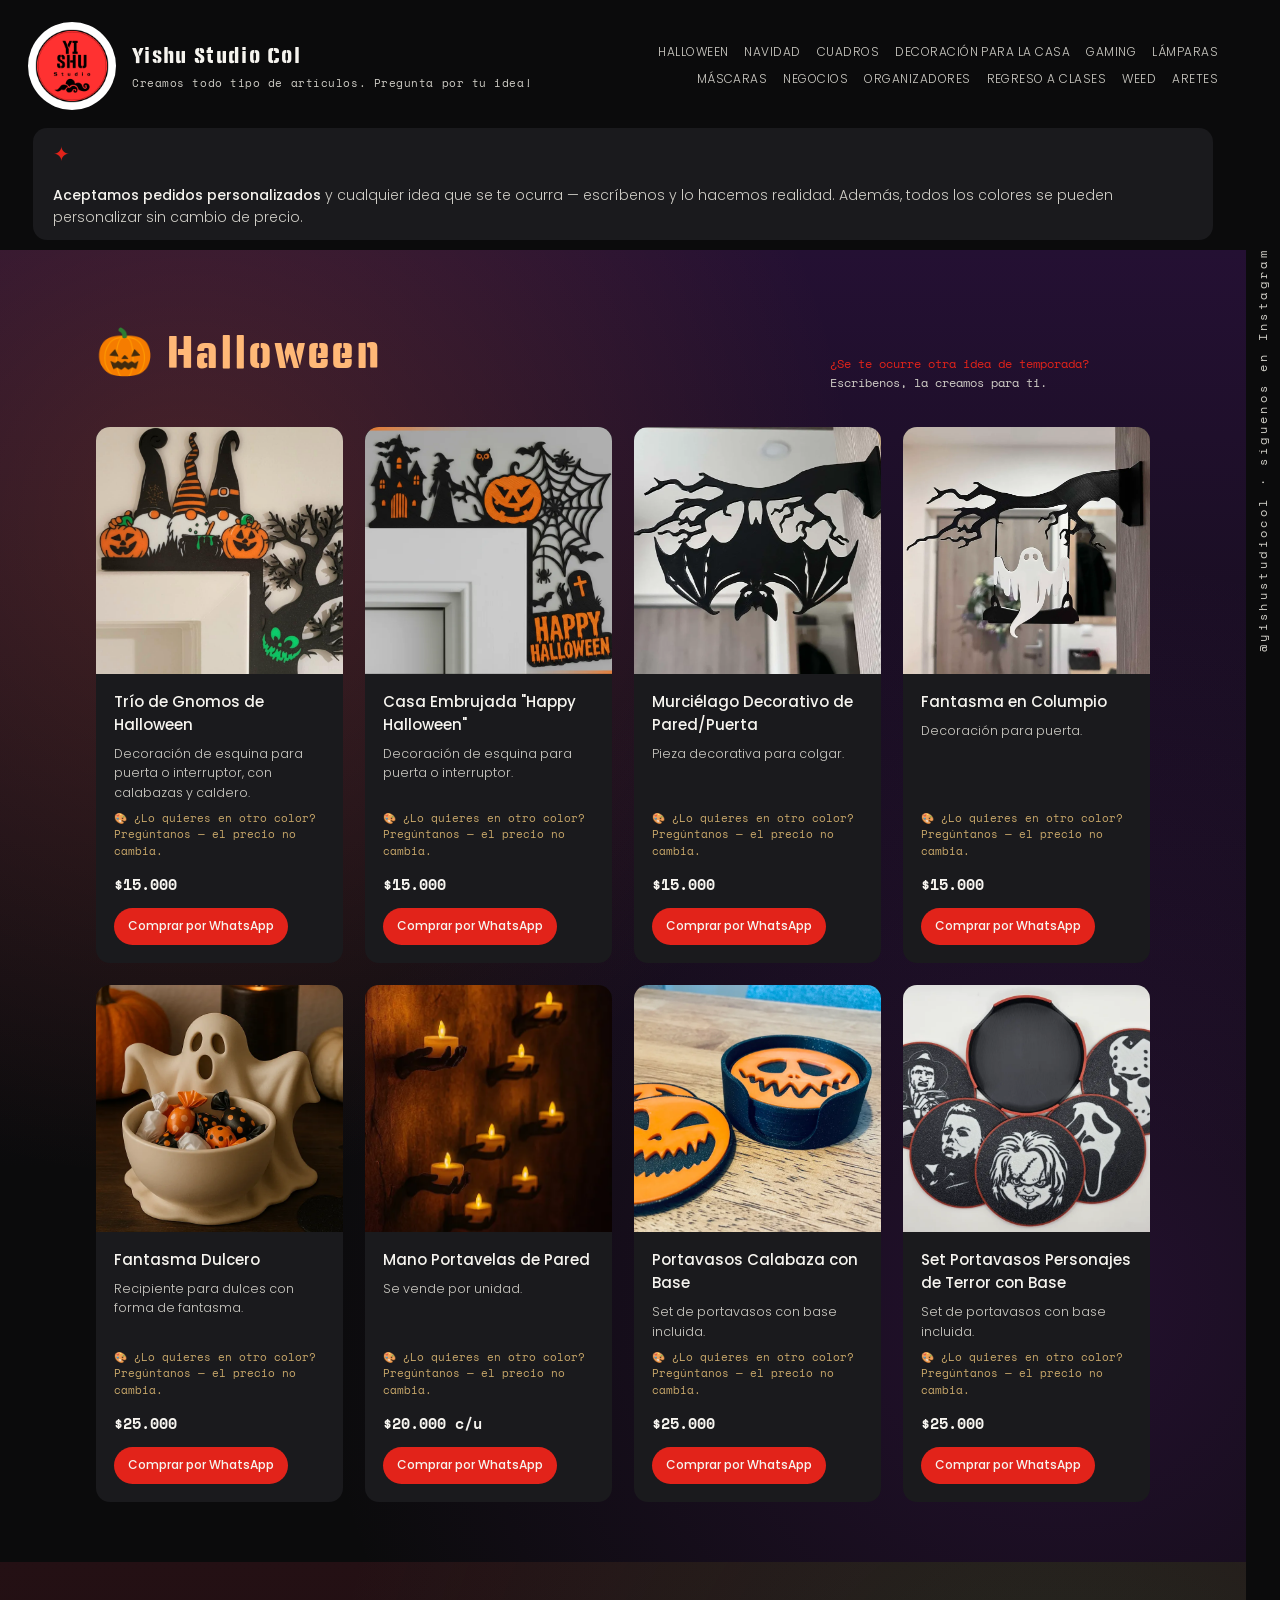
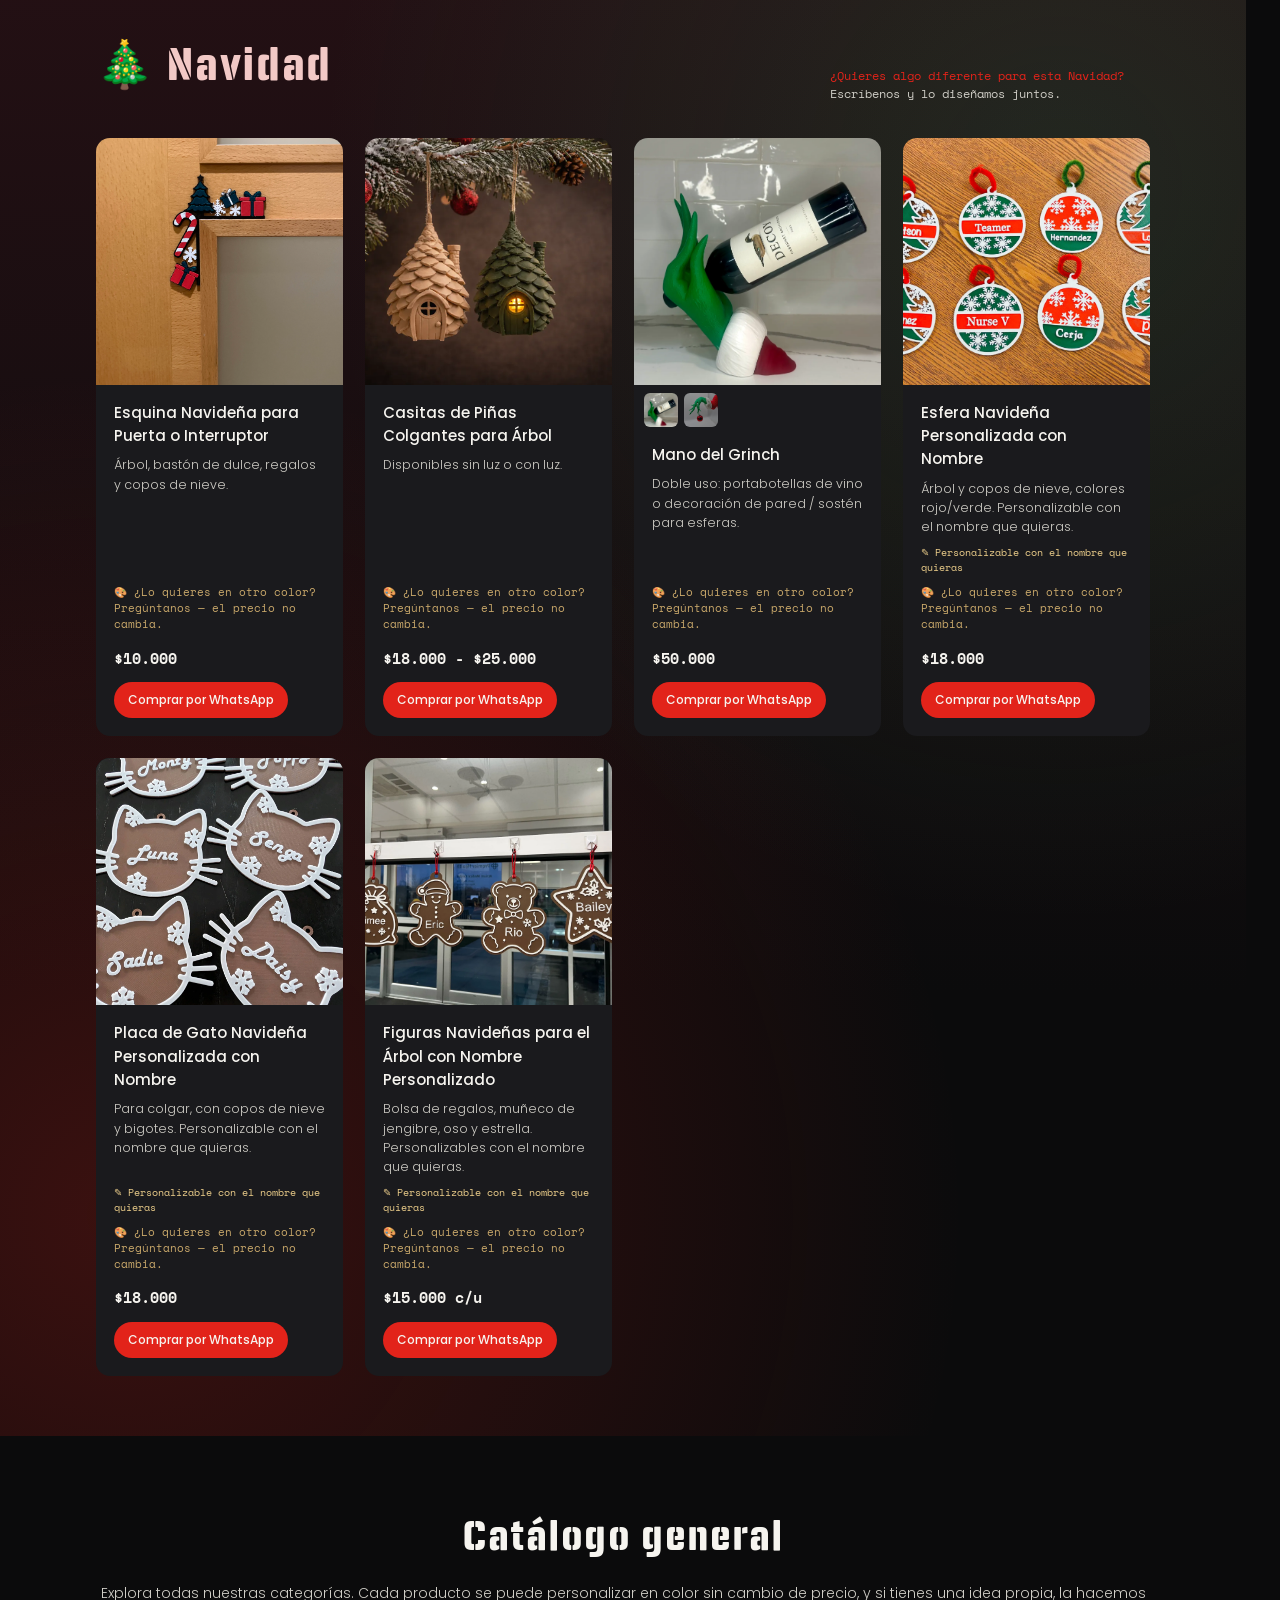
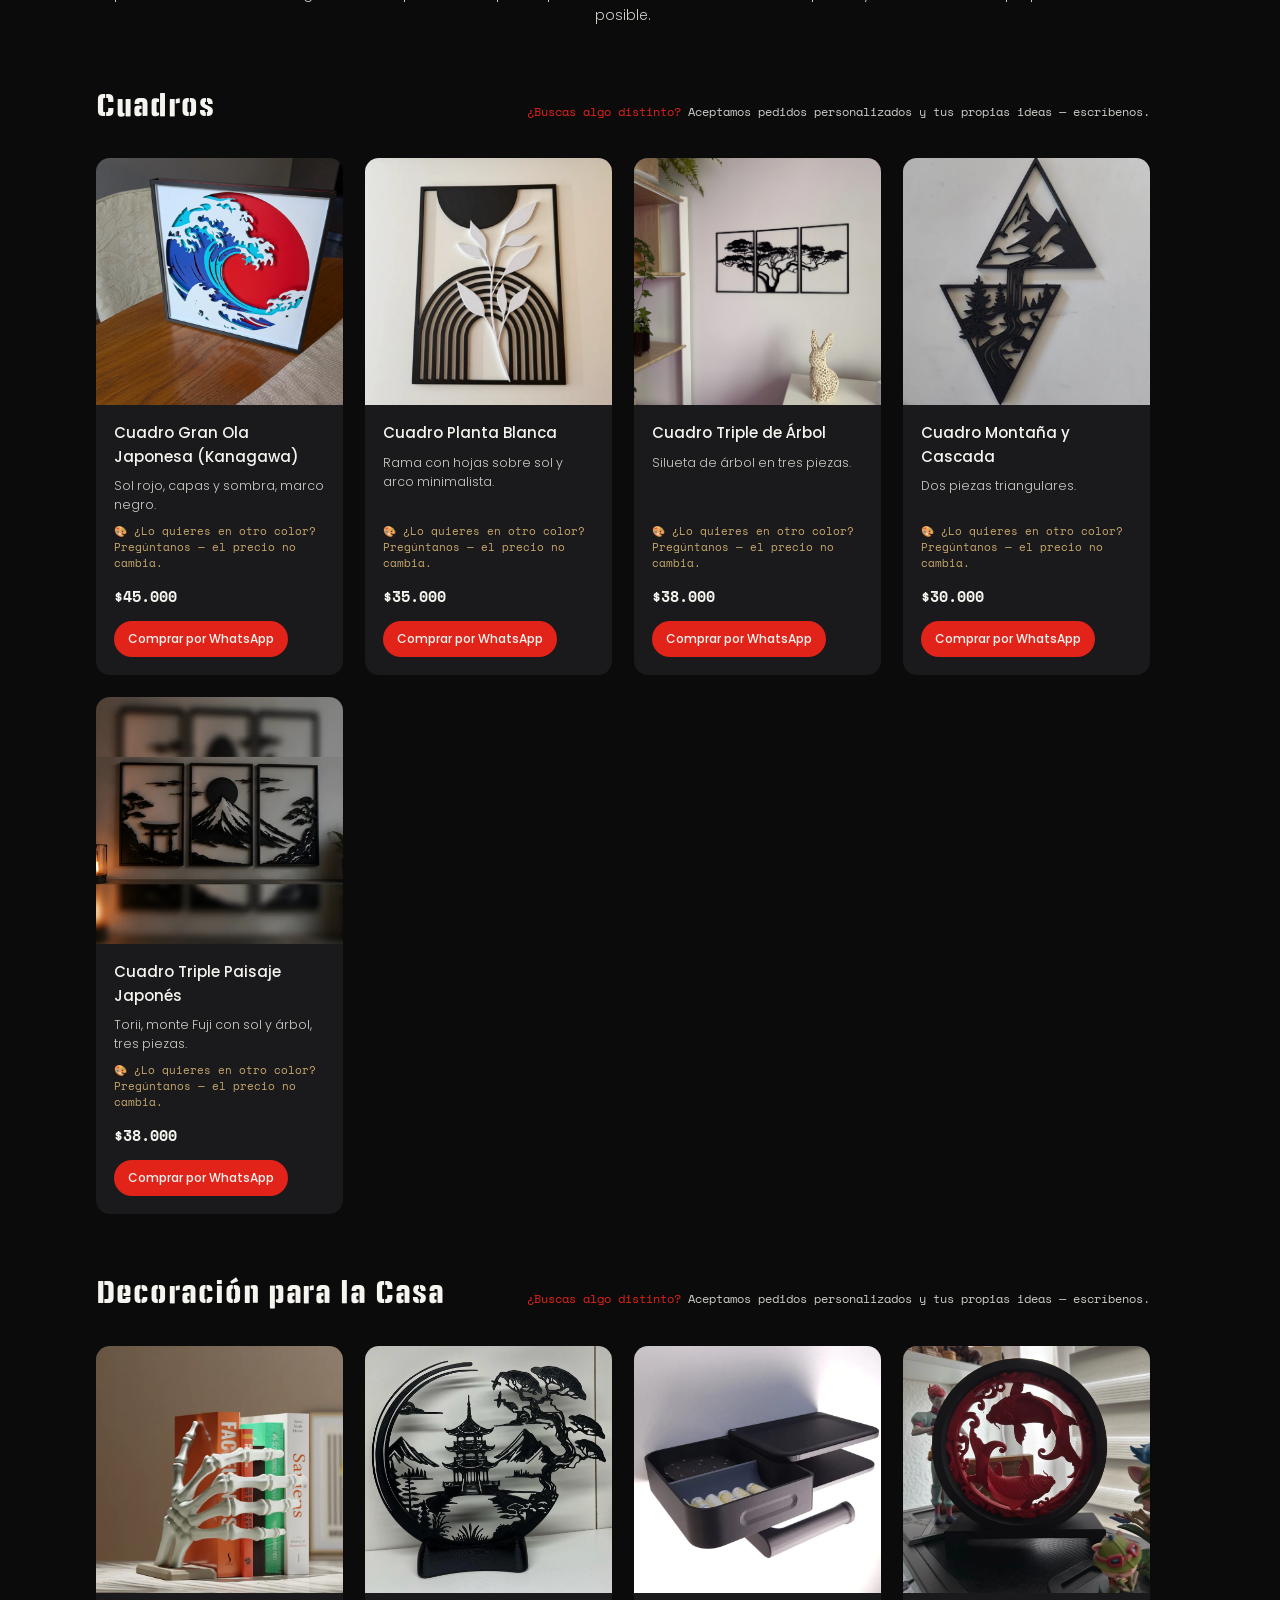
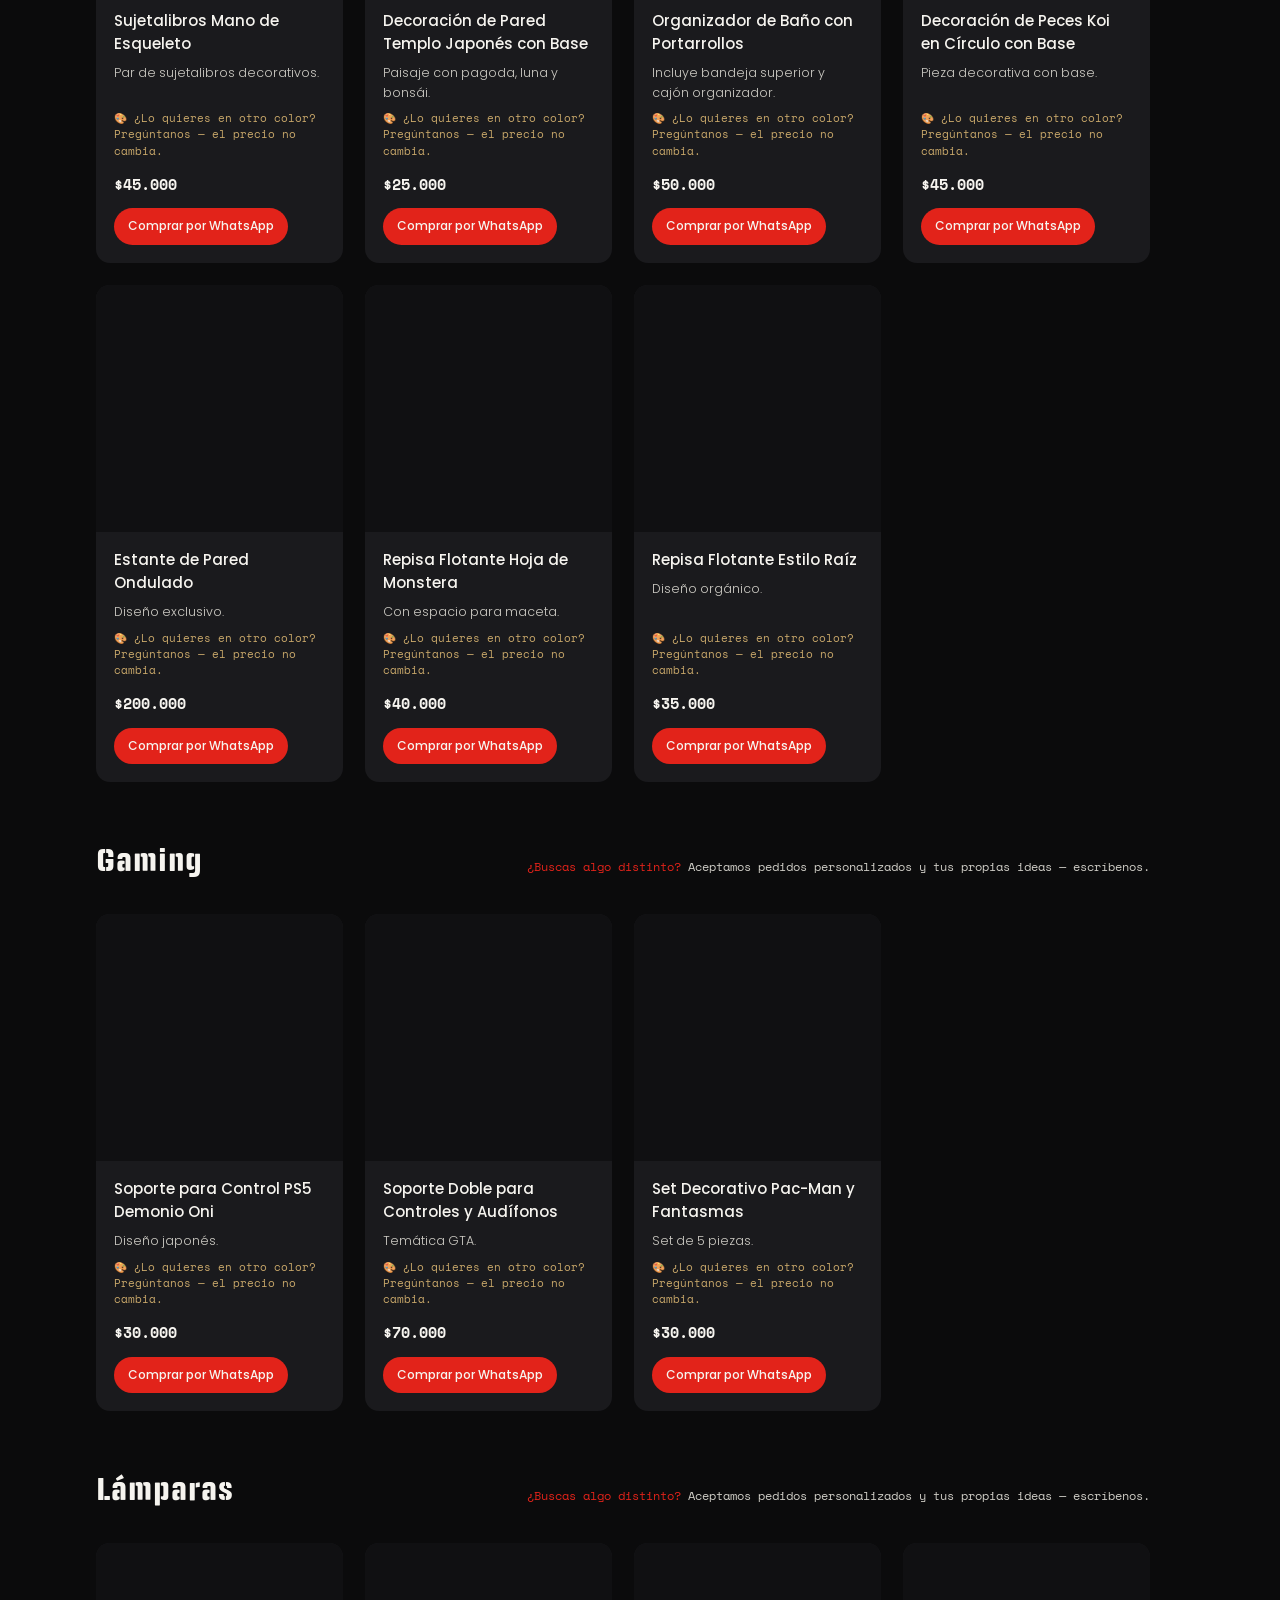
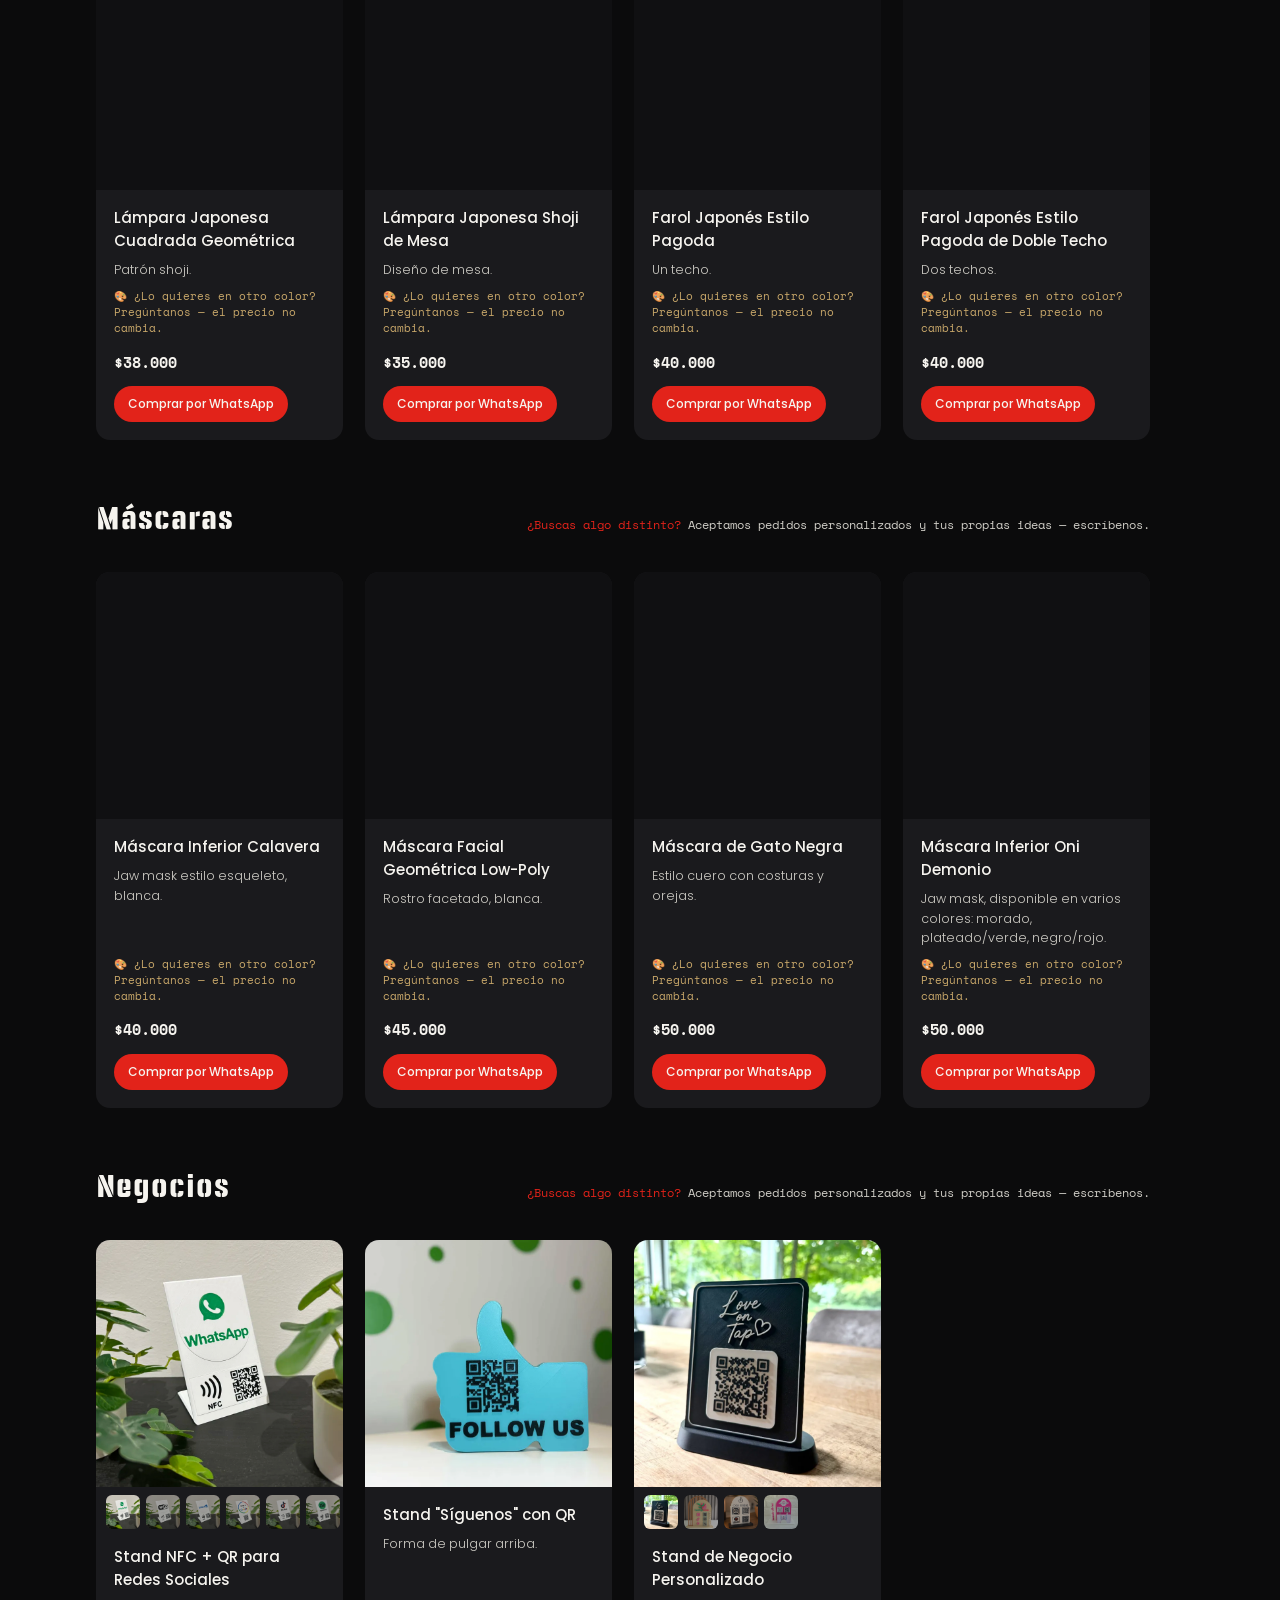
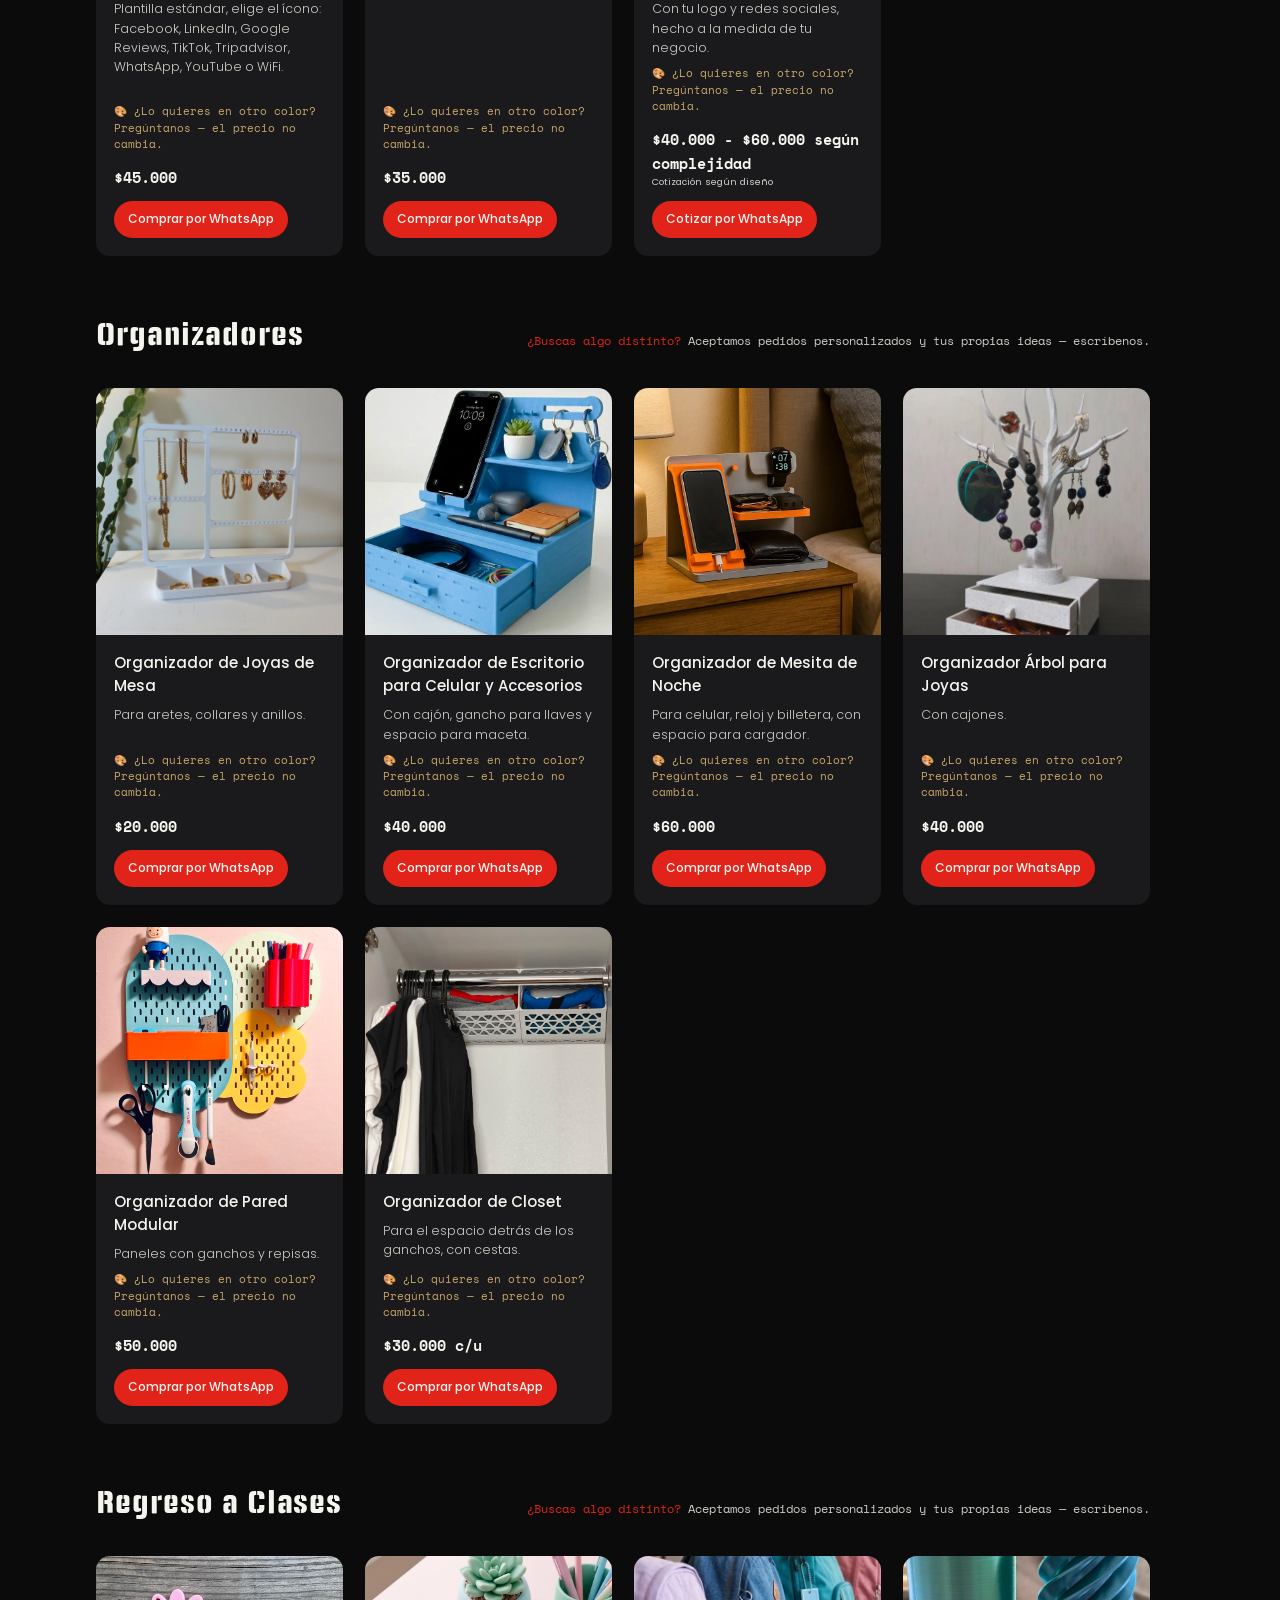
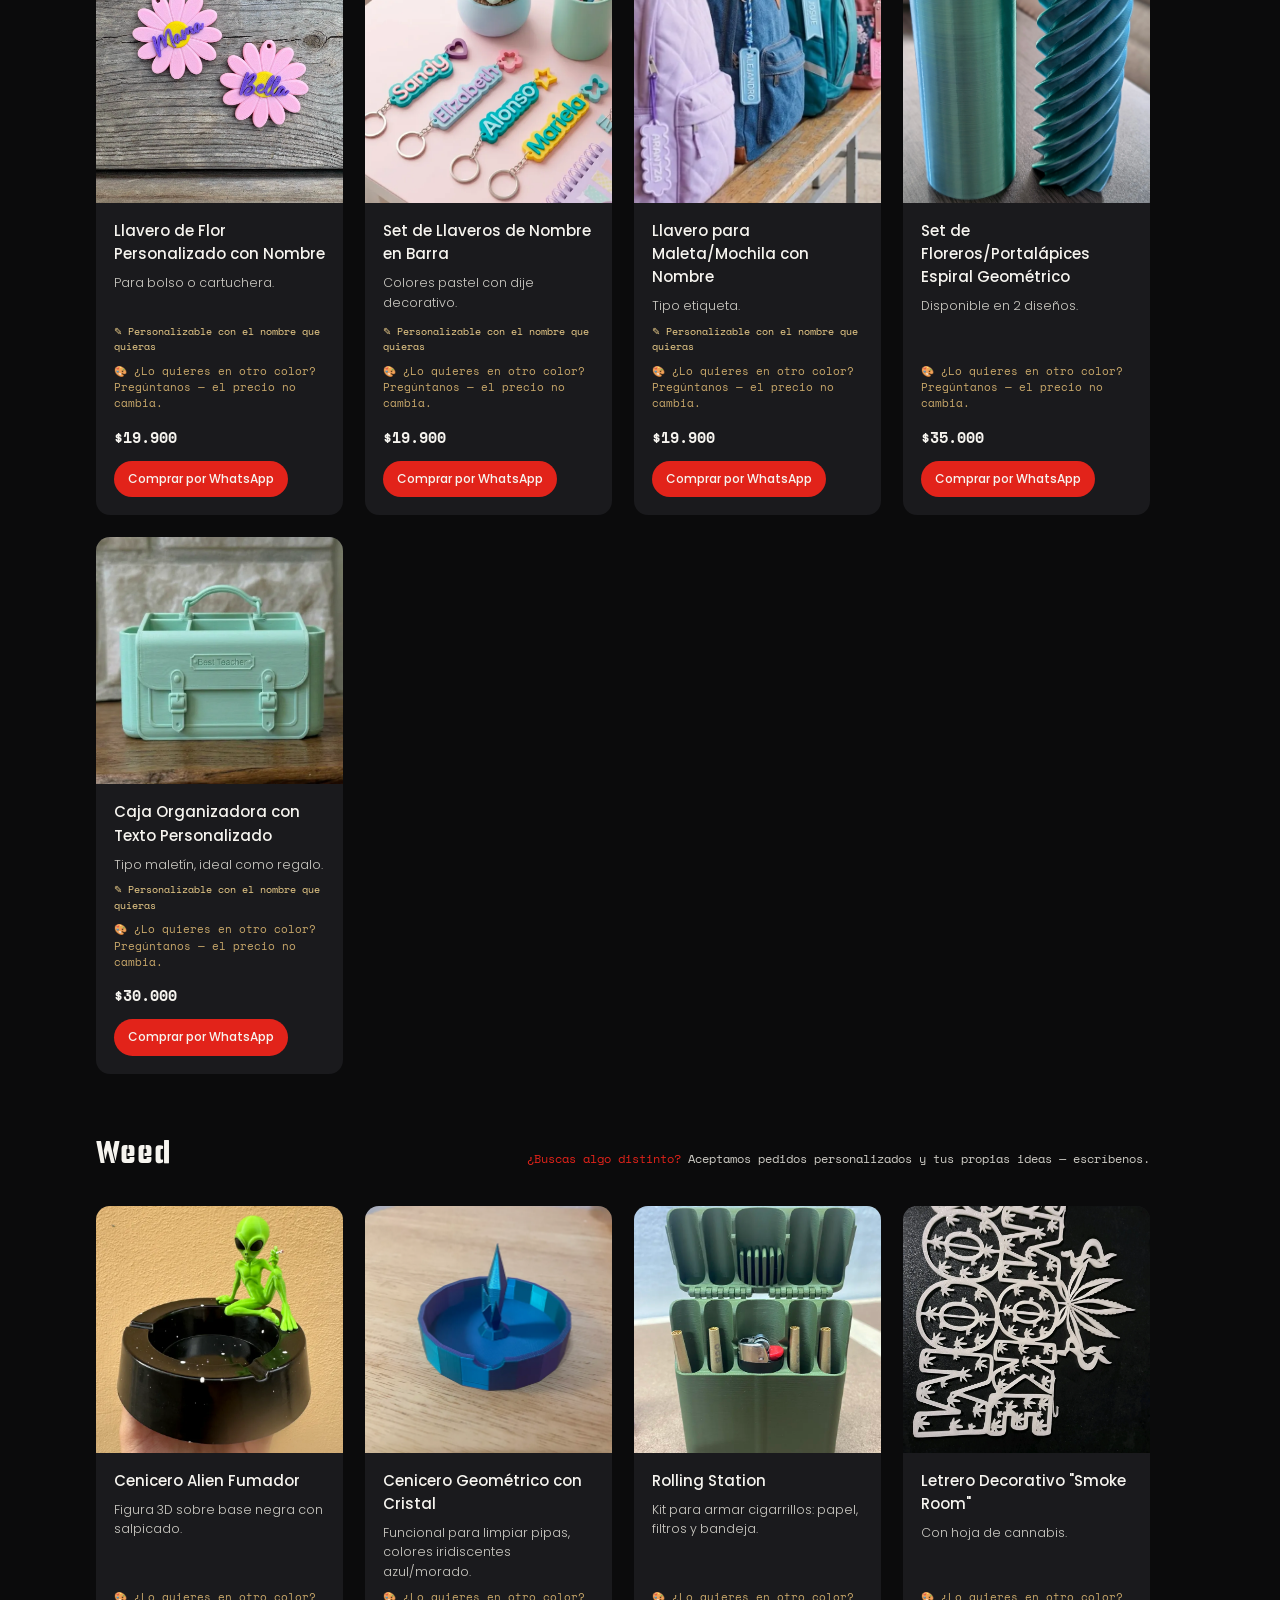
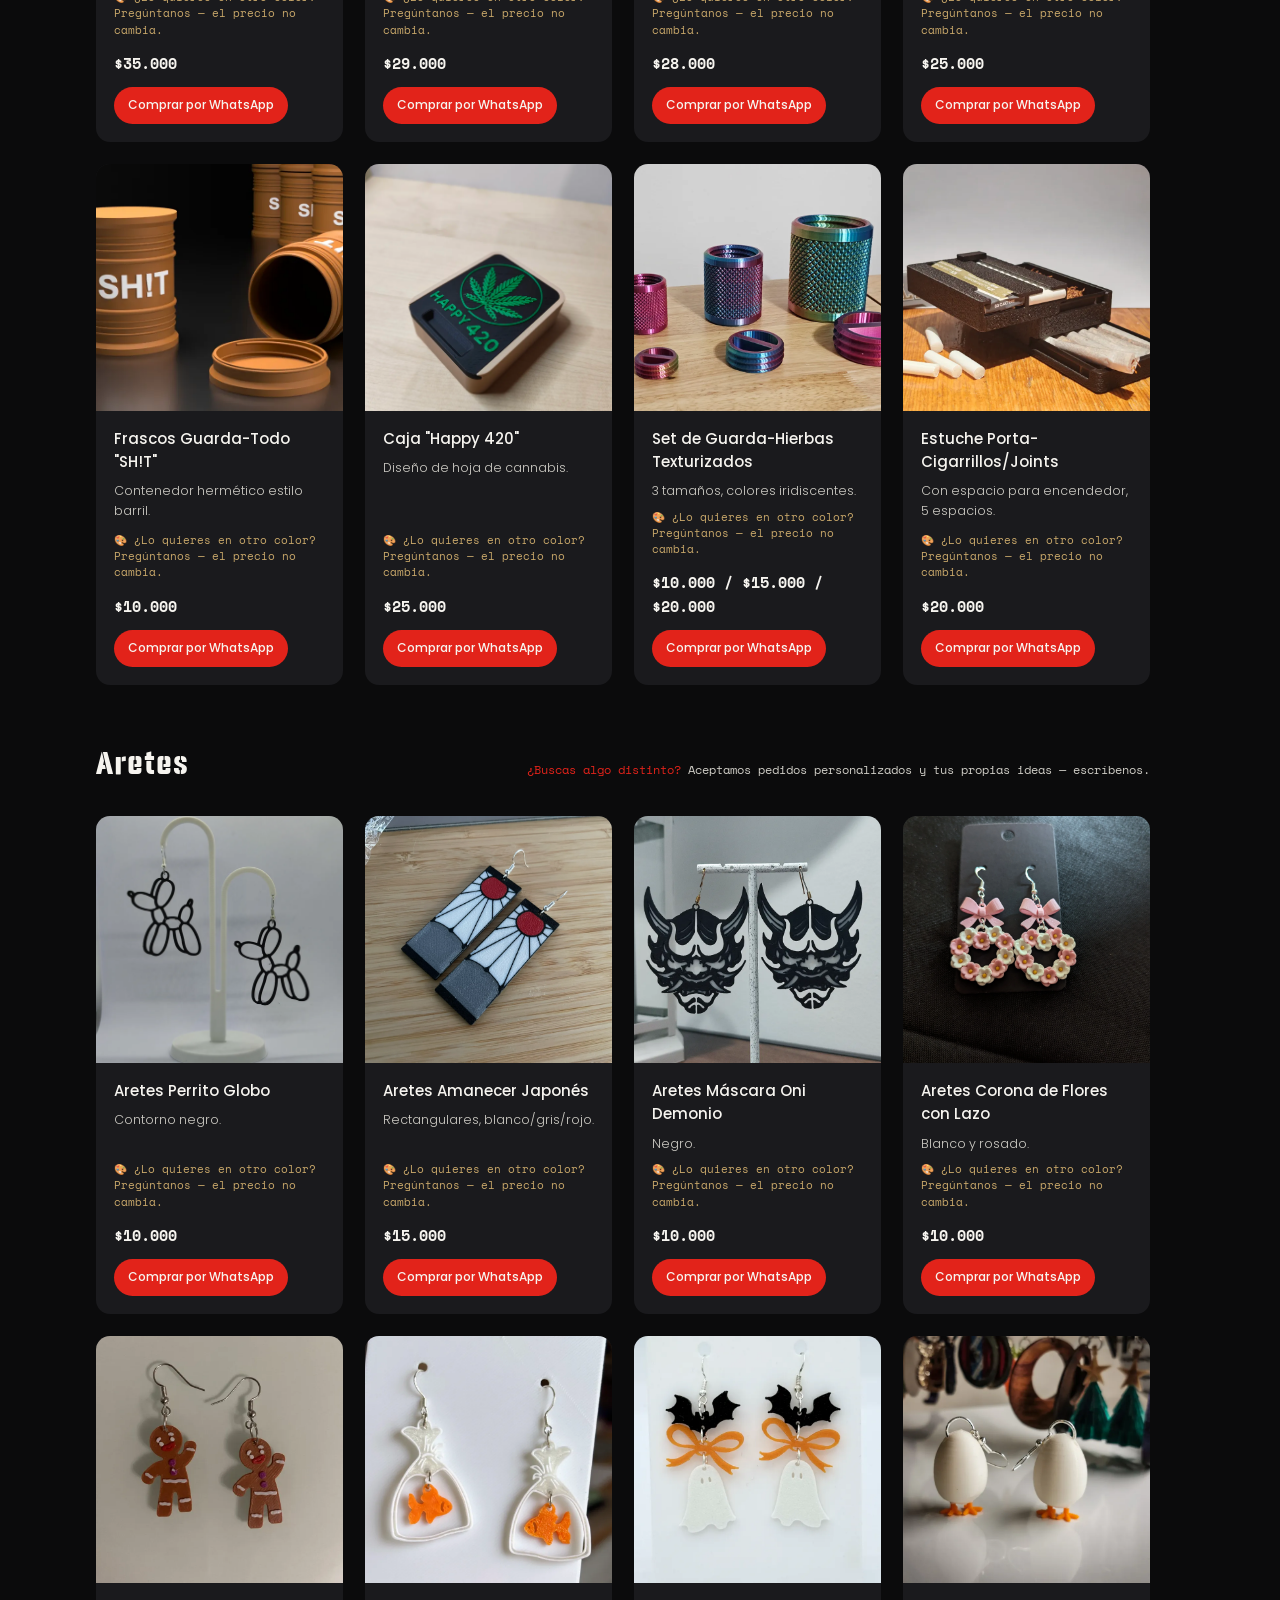
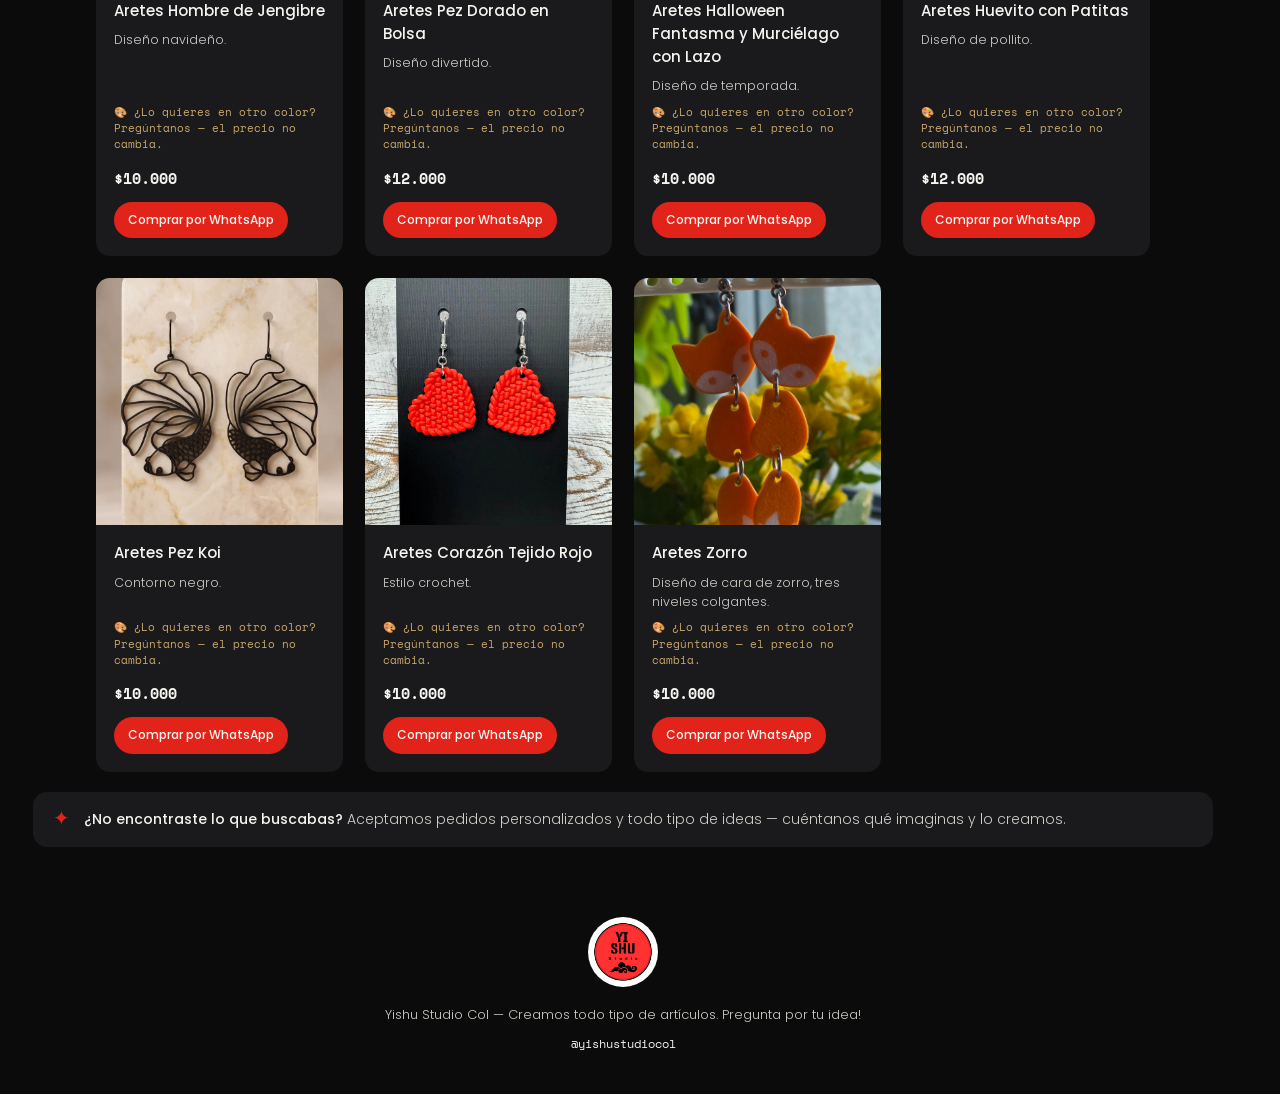
==== index.html @ 78332ad3 "Add files via upload" ====
<!doctype html>
<html lang="es">
<head>
<meta charset="utf-8">
<meta name="viewport" content="width=device-width, initial-scale=1">
<title>Yishu Studio Col — Catálogo</title>
<meta name="description" content="Yishu Studio Col — artículos impresos en 3D. Decoración, regalos, accesorios y piezas personalizadas. Creamos todo tipo de artículos, pregunta por tu idea.">

<link rel="preconnect" href="https://fonts.googleapis.com">
<link rel="preconnect" href="https://fonts.gstatic.com" crossorigin>
<link href="https://fonts.googleapis.com/css2?family=Stardos+Stencil:wght@400;700&family=Space+Mono:wght@400;700&family=Poppins:wght@300;400;500;600&display=swap" rel="stylesheet">

<link rel="icon" href="assets/logo/logo-mark-red.png">
<link rel="stylesheet" href="css/styles.css">
</head>
<body>

<!-- Cinta vertical de Instagram, estilo revista -->
<div class="insta-rail" aria-hidden="false">
  <div class="insta-rail__inner">
    <a href="https://www.instagram.com/yishustudiocol" target="_blank" rel="noopener">@yishustudiocol · síguenos en Instagram</a>
  </div>
</div>

<header class="site-header">
  <div class="brand">
    <img src="assets/logo/logo-mark-red.png" alt="Yishu Studio Col">
    <div>
      <div class="brand__name">Yishu Studio Col</div>
      <div class="brand__tag">Creamos todo tipo de artículos. Pregunta por tu idea!</div>
    </div>
  </div>
  <nav class="site-nav" id="site-nav">
    <!-- Se genera dinámicamente con js/app.js: una entrada por cada categoría -->
  </nav>
</header>

<div class="custom-banner wrap">
  <span class="custom-banner__icon">✦</span>
  <p><strong>Aceptamos pedidos personalizados</strong> y cualquier idea que se te ocurra — escríbenos y lo hacemos realidad. Además, todos los colores se pueden personalizar sin cambio de precio.</p>
</div>

<!-- ============================ HALLOWEEN ============================ -->
<section id="halloween" class="season season--halloween">
  <div class="wrap">
    <div class="season__head">
      <h2 class="season__title">🎃 Halloween</h2>
      <p class="season__note"><strong>¿Se te ocurre otra idea de temporada?</strong> Escríbenos, la creamos para ti.</p>
    </div>
    <div class="grid" id="grid-halloween"></div>
  </div>
</section>

<!-- ============================= NAVIDAD ============================= -->
<section id="navidad" class="season season--navidad">
  <div class="wrap">
    <div class="season__head">
      <h2 class="season__title">🎄 Navidad</h2>
      <p class="season__note"><strong>¿Quieres algo diferente para esta Navidad?</strong> Escríbenos y lo diseñamos juntos.</p>
    </div>
    <div class="grid" id="grid-navidad"></div>
  </div>
</section>

<!-- ============================ CATÁLOGO ============================= -->
<main id="catalogo" class="catalog">
  <div class="catalog__intro wrap">
    <h2>Catálogo general</h2>
    <p>Explora todas nuestras categorías. Cada producto se puede personalizar en color sin cambio de precio, y si tienes una idea propia, la hacemos posible.</p>
  </div>

  <div class="wrap" id="catalog-sections">
    <!-- Las categorías se generan dinámicamente con js/app.js -->
  </div>
</main>

<div class="custom-banner wrap">
  <span class="custom-banner__icon">✦</span>
  <p><strong>¿No encontraste lo que buscabas?</strong> Aceptamos pedidos personalizados y todo tipo de ideas — cuéntanos qué imaginas y lo creamos.</p>
</div>

<footer class="site-footer wrap">
  <img src="assets/logo/logo-mark-red.png" alt="Yishu Studio Col">
  <p>Yishu Studio Col — Creamos todo tipo de artículos. Pregunta por tu idea!</p>
  <div class="handle">
    <a href="https://www.instagram.com/yishustudiocol" target="_blank" rel="noopener">@yishustudiocol</a>
  </div>
</footer>

<script src="data/products.js"></script>
<script src="js/app.js"></script>
</body>
</html>
---- css/styles.css ----
/* ==========================================================================
   Yishu Studio Col — hoja de estilos
   Paleta de marca: negro / blanco / rojo, con toques de temporada en
   Halloween y Navidad. Sin líneas divisorias de color bajo títulos.
   ========================================================================== */

@font-face {
  font-family: "Panfleta Stencil";
  src: url("../assets/fonts/PanfletaStencil-ExtraBold.ttf") format("truetype");
  font-weight: 100 900;
  font-style: normal;
  font-display: swap;
}

:root {
  --black: #0b0b0c;
  --black-soft: #141416;
  --panel: #1a1a1d;
  --white: #f6f4ef;
  --white-dim: #cfcdc6;
  --red: #e2231a;
  --red-dark: #a5170f;
  --gold: #c9a86a;

  --halloween-accent: #ff7a1a;
  --halloween-deep: #241033;
  --navidad-accent: #2e8b57;
  --navidad-deep: #241014;

  --font-display: "Panfleta Stencil", "Stardos Stencil", "Arial Black", sans-serif;
  --font-mono: "Space Mono", "Courier New", monospace;
  --font-body: "Poppins", "Segoe UI", Arial, sans-serif;

  --radius: 14px;
  --gutter: clamp(16px, 4vw, 48px);
  --max-width: 1180px;
}

* { box-sizing: border-box; }

html { scroll-behavior: smooth; }

body {
  margin: 0;
  background: var(--black);
  color: var(--white);
  font-family: var(--font-body);
  font-weight: 300;
  line-height: 1.55;
  -webkit-font-smoothing: antialiased;
}

img { max-width: 100%; display: block; }

a { color: inherit; text-decoration: none; }

h1, h2, h3, h4 {
  font-family: var(--font-display);
  font-weight: 400;
  letter-spacing: 0.03em;
  margin: 0;
}

p { margin: 0; }

.wrap {
  max-width: var(--max-width);
  margin: 0 auto;
  padding-left: var(--gutter);
  padding-right: var(--gutter);
}

/* -------------------------------------------------------------------- */
/* Cinta vertical de Instagram, estilo revista                           */
/* -------------------------------------------------------------------- */

.insta-rail {
  position: fixed;
  top: 0;
  right: 0;
  height: 100vh;
  width: 34px;
  display: flex;
  align-items: center;
  justify-content: center;
  z-index: 500;
  pointer-events: none;
}

.insta-rail__inner {
  writing-mode: vertical-rl;
  transform: rotate(180deg);
  font-family: var(--font-mono);
  font-size: 12px;
  letter-spacing: 0.28em;
  color: var(--white-dim);
  white-space: nowrap;
  pointer-events: auto;
}

.insta-rail__inner a {
  pointer-events: auto;
}

.insta-rail__inner a:hover { color: var(--red); }

@media (max-width: 640px) {
  .insta-rail { display: none; }
}

/* -------------------------------------------------------------------- */
/* Encabezado                                                            */
/* -------------------------------------------------------------------- */

.site-header {
  padding: 22px clamp(14px, 3vw, 28px) 18px;
  display: flex;
  align-items: center;
  justify-content: space-between;
  gap: 20px;
  flex-wrap: wrap;
}

.brand {
  display: flex;
  align-items: center;
  gap: 16px;
}

.brand img { width: 88px; height: 88px; border-radius: 50%; }

.brand__name {
  font-family: var(--font-display);
  font-size: 22px;
  letter-spacing: 0.06em;
}

.brand__tag {
  font-family: var(--font-mono);
  font-size: 11px;
  color: var(--white-dim);
  letter-spacing: 0.05em;
}

.site-nav {
  display: flex;
  flex-wrap: wrap;
  justify-content: flex-end;
  row-gap: 8px;
  column-gap: 16px;
  font-size: 12px;
  letter-spacing: 0.04em;
  text-transform: uppercase;
  color: var(--white-dim);
  max-width: 560px;
}

.site-nav a:hover { color: var(--red); }

/* -------------------------------------------------------------------- */
/* Aviso de pedidos personalizados (arriba y abajo)                      */
/* -------------------------------------------------------------------- */

.custom-banner {
  margin-bottom: 10px;
  padding: 12px 20px;
  background: var(--panel);
  border-radius: var(--radius);
  display: flex;
  align-items: center;
  gap: 14px;
  flex-wrap: wrap;
}

.custom-banner__icon {
  font-family: var(--font-display);
  color: var(--red);
  font-size: 20px;
}

.custom-banner p {
  font-size: 14px;
  color: var(--white-dim);
}

.custom-banner strong { color: var(--white); font-weight: 500; }

/* -------------------------------------------------------------------- */
/* Hero de temporada (Halloween / Navidad)                               */
/* -------------------------------------------------------------------- */

.season {
  position: relative;
  padding: 70px var(--gutter) 60px;
  overflow: hidden;
}

.season--halloween {
  background:
    radial-gradient(circle at 15% 20%, rgba(255,122,26,0.18), transparent 45%),
    radial-gradient(circle at 85% 80%, rgba(122,35,168,0.22), transparent 50%),
    linear-gradient(180deg, var(--halloween-deep), var(--black) 70%);
}

.season--navidad {
  background:
    radial-gradient(circle at 85% 15%, rgba(46,139,87,0.20), transparent 45%),
    radial-gradient(circle at 10% 85%, rgba(226,35,26,0.22), transparent 50%),
    linear-gradient(180deg, var(--navidad-deep), var(--black) 70%);
}

.season__head {
  display: flex;
  align-items: baseline;
  justify-content: space-between;
  flex-wrap: wrap;
  gap: 12px;
  margin-bottom: 34px;
}

.season__title {
  font-size: clamp(30px, 4vw, 46px);
}

.season--halloween .season__title { color: #ffb877; }
.season--navidad .season__title { color: #f2c9c6; }

.season__note {
  font-family: var(--font-mono);
  font-size: 12px;
  color: var(--white-dim);
  max-width: 320px;
}

.season__note strong { color: var(--red); font-weight: 400; }

/* -------------------------------------------------------------------- */
/* Catálogo general                                                       */
/* -------------------------------------------------------------------- */

.catalog {
  padding: 30px var(--gutter) 10px;
}

.catalog__intro {
  text-align: center;
  padding: 40px var(--gutter) 10px;
}

.catalog__intro h2 {
  font-size: clamp(28px, 4vw, 42px);
  color: var(--white);
}

.catalog__intro p {
  margin-top: 12px;
  color: var(--white-dim);
  font-size: 14px;
}

.category {
  padding: 46px 0 10px;
}

.category__head {
  display: flex;
  align-items: baseline;
  justify-content: space-between;
  flex-wrap: wrap;
  gap: 10px;
  margin-bottom: 26px;
}

.category__title {
  font-size: clamp(24px, 3vw, 32px);
  color: var(--white);
}

.category__cta {
  font-family: var(--font-mono);
  font-size: 11.5px;
  color: var(--white-dim);
}

.category__cta strong { color: var(--red); font-weight: 400; }

/* -------------------------------------------------------------------- */
/* Grilla y tarjetas de producto                                          */
/* -------------------------------------------------------------------- */

.grid {
  display: grid;
  grid-template-columns: repeat(auto-fill, minmax(230px, 1fr));
  gap: 22px;
}

.card {
  background: var(--panel);
  border-radius: var(--radius);
  overflow: hidden;
  display: flex;
  flex-direction: column;
  transition: transform .25s ease, box-shadow .25s ease;
}

.card:hover {
  transform: translateY(-4px);
  box-shadow: 0 18px 40px -18px rgba(0,0,0,0.7);
}

.card__media {
  aspect-ratio: 1 / 1;
  background: #101012;
  display: flex;
  align-items: center;
  justify-content: center;
  overflow: hidden;
}

.card__media img {
  width: 100%;
  height: 100%;
  object-fit: cover;
}

.card__media--placeholder {
  flex-direction: column;
  gap: 6px;
  color: var(--white-dim);
  font-family: var(--font-mono);
  font-size: 11px;
  text-align: center;
  padding: 10px;
}

.card__media--placeholder span:first-child {
  font-size: 26px;
}

.card__body {
  padding: 16px 18px 18px;
  display: flex;
  flex-direction: column;
  gap: 8px;
  flex: 1;
}

.card__name {
  font-size: 15px;
  font-weight: 500;
  color: var(--white);
}

.card__desc {
  font-size: 12.5px;
  color: var(--white-dim);
  flex: 1;
}

.card__color-note {
  font-size: 10.5px;
  font-family: var(--font-mono);
  color: var(--gold);
}

.card__footer {
  display: flex;
  align-items: center;
  justify-content: space-between;
  flex-wrap: wrap;
  gap: 10px;
  row-gap: 12px;
  margin-top: 6px;
}

.card__price {
  font-family: var(--font-mono);
  font-weight: 700;
  font-size: 15px;
  color: var(--white);
  flex: 1 1 auto;
  min-width: 0;
}

.card__price small {
  display: block;
  font-family: var(--font-body);
  font-size: 9.5px;
  color: var(--white-dim);
  font-weight: 400;
}

.btn-wa {
  display: inline-flex;
  align-items: center;
  gap: 6px;
  background: var(--red);
  color: var(--white);
  font-size: 12px;
  font-weight: 500;
  padding: 9px 14px;
  border-radius: 999px;
  white-space: nowrap;
  flex-shrink: 0;
}

.btn-wa:hover { background: var(--red-dark); }

.card__personalized {
  font-size: 10px;
  font-family: var(--font-mono);
  color: #f0d18c;
}

/* Mini-galería para tarjetas con variantes (stand NFC, stands a la medida) */
.card__thumbs {
  display: flex;
  gap: 6px;
  padding: 8px 10px 0;
  overflow-x: auto;
}

.card__thumbs img {
  width: 34px;
  height: 34px;
  border-radius: 6px;
  object-fit: cover;
  opacity: 0.65;
  cursor: pointer;
  flex: none;
}

.card__thumbs img.active,
.card__thumbs img:hover { opacity: 1; }

/* -------------------------------------------------------------------- */
/* Pie de página                                                         */
/* -------------------------------------------------------------------- */

.site-footer {
  padding: 60px var(--gutter) 40px;
  text-align: center;
}

.site-footer img {
  width: 70px;
  height: 70px;
  border-radius: 50%;
  margin: 0 auto 18px;
}

.site-footer p {
  color: var(--white-dim);
  font-size: 13px;
  max-width: 480px;
  margin: 0 auto;
}

.site-footer .handle {
  margin-top: 10px;
  font-family: var(--font-mono);
  font-size: 12px;
  color: var(--white);
}

@media (min-width: 641px) {
  body { padding-right: 34px; }
}
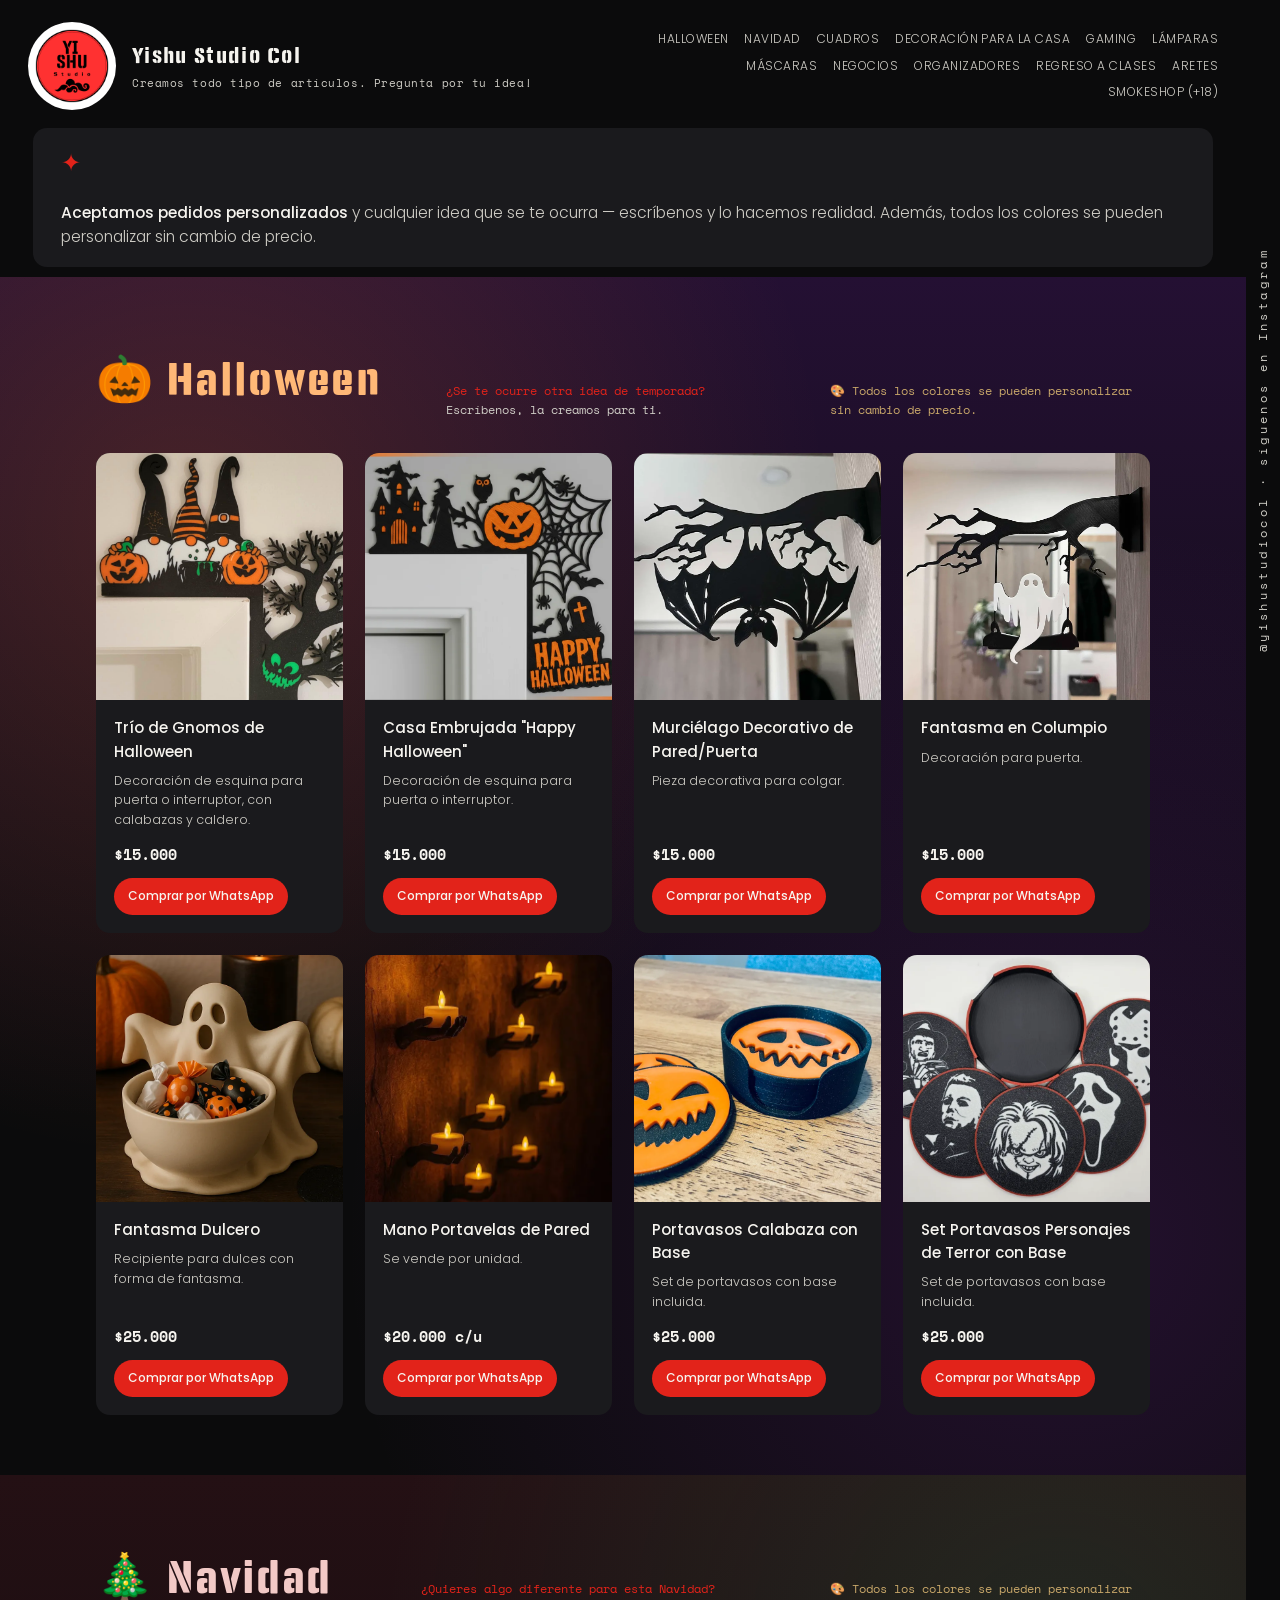
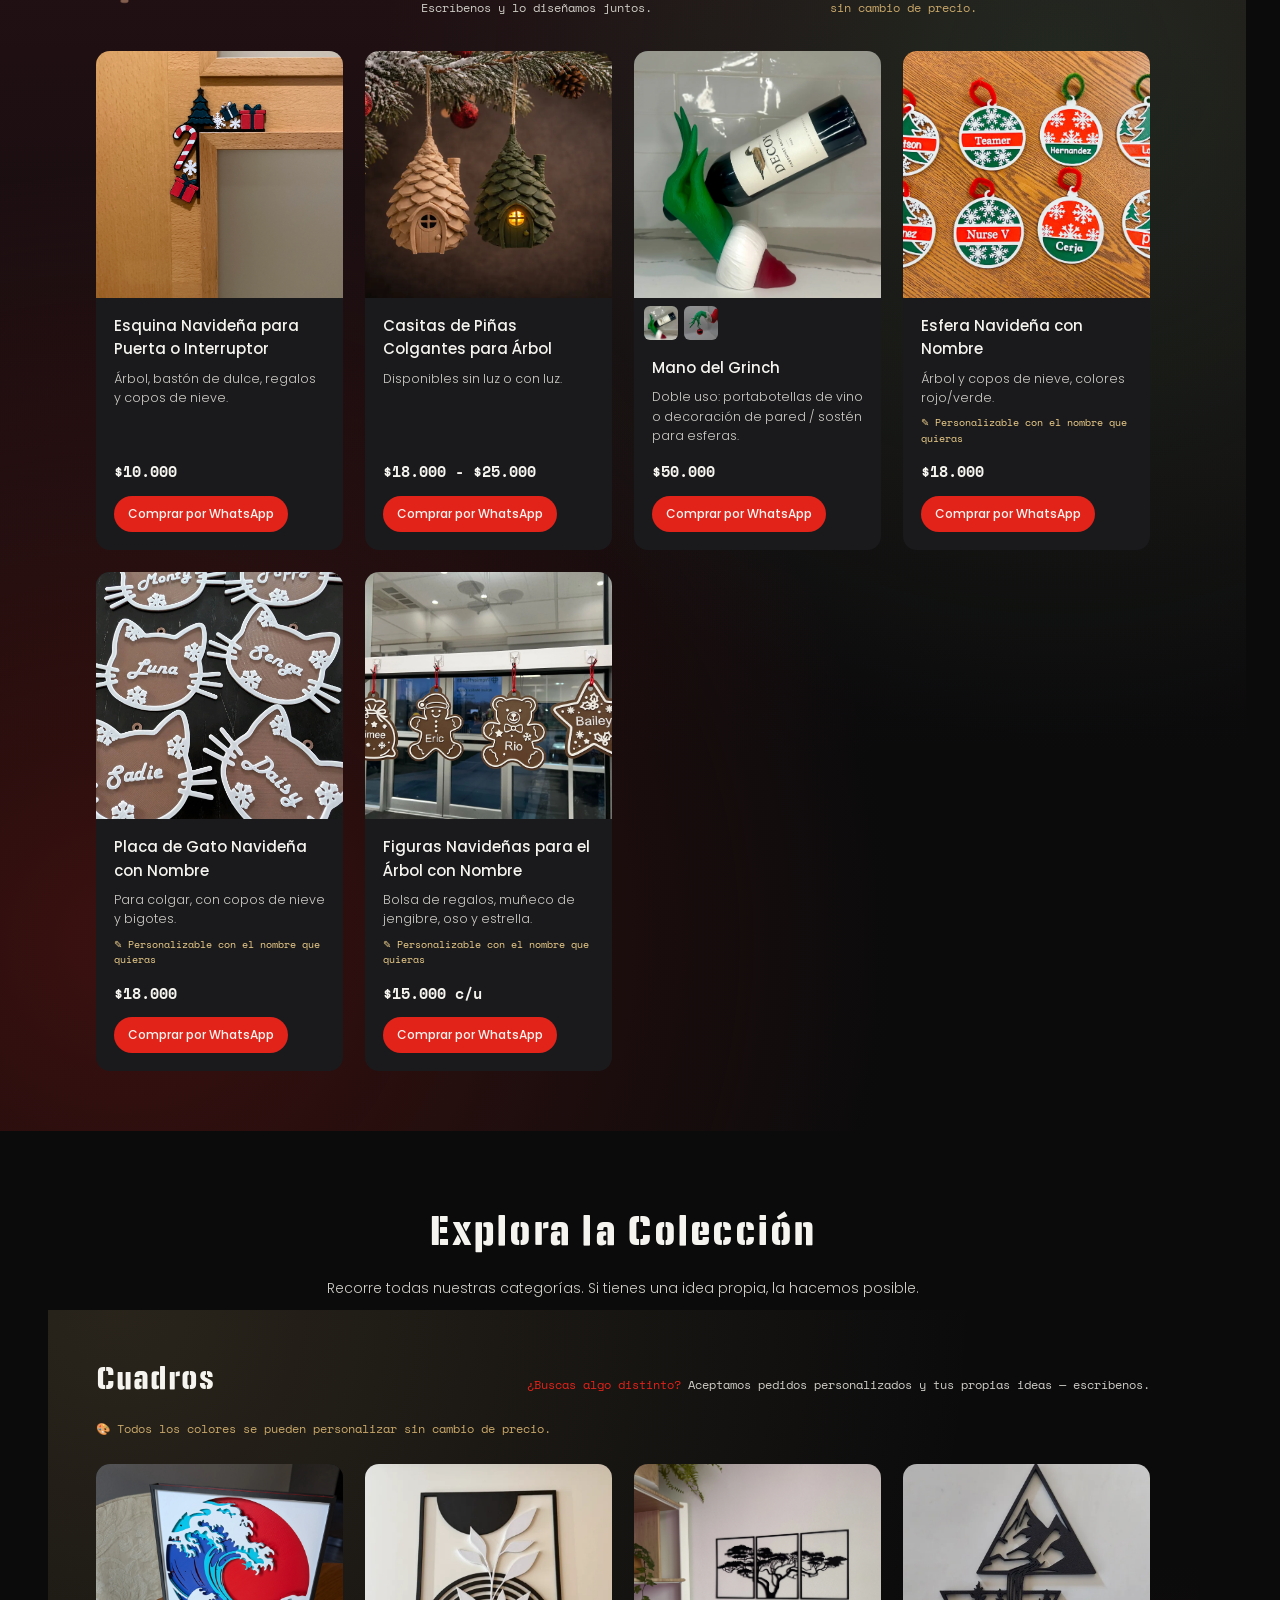
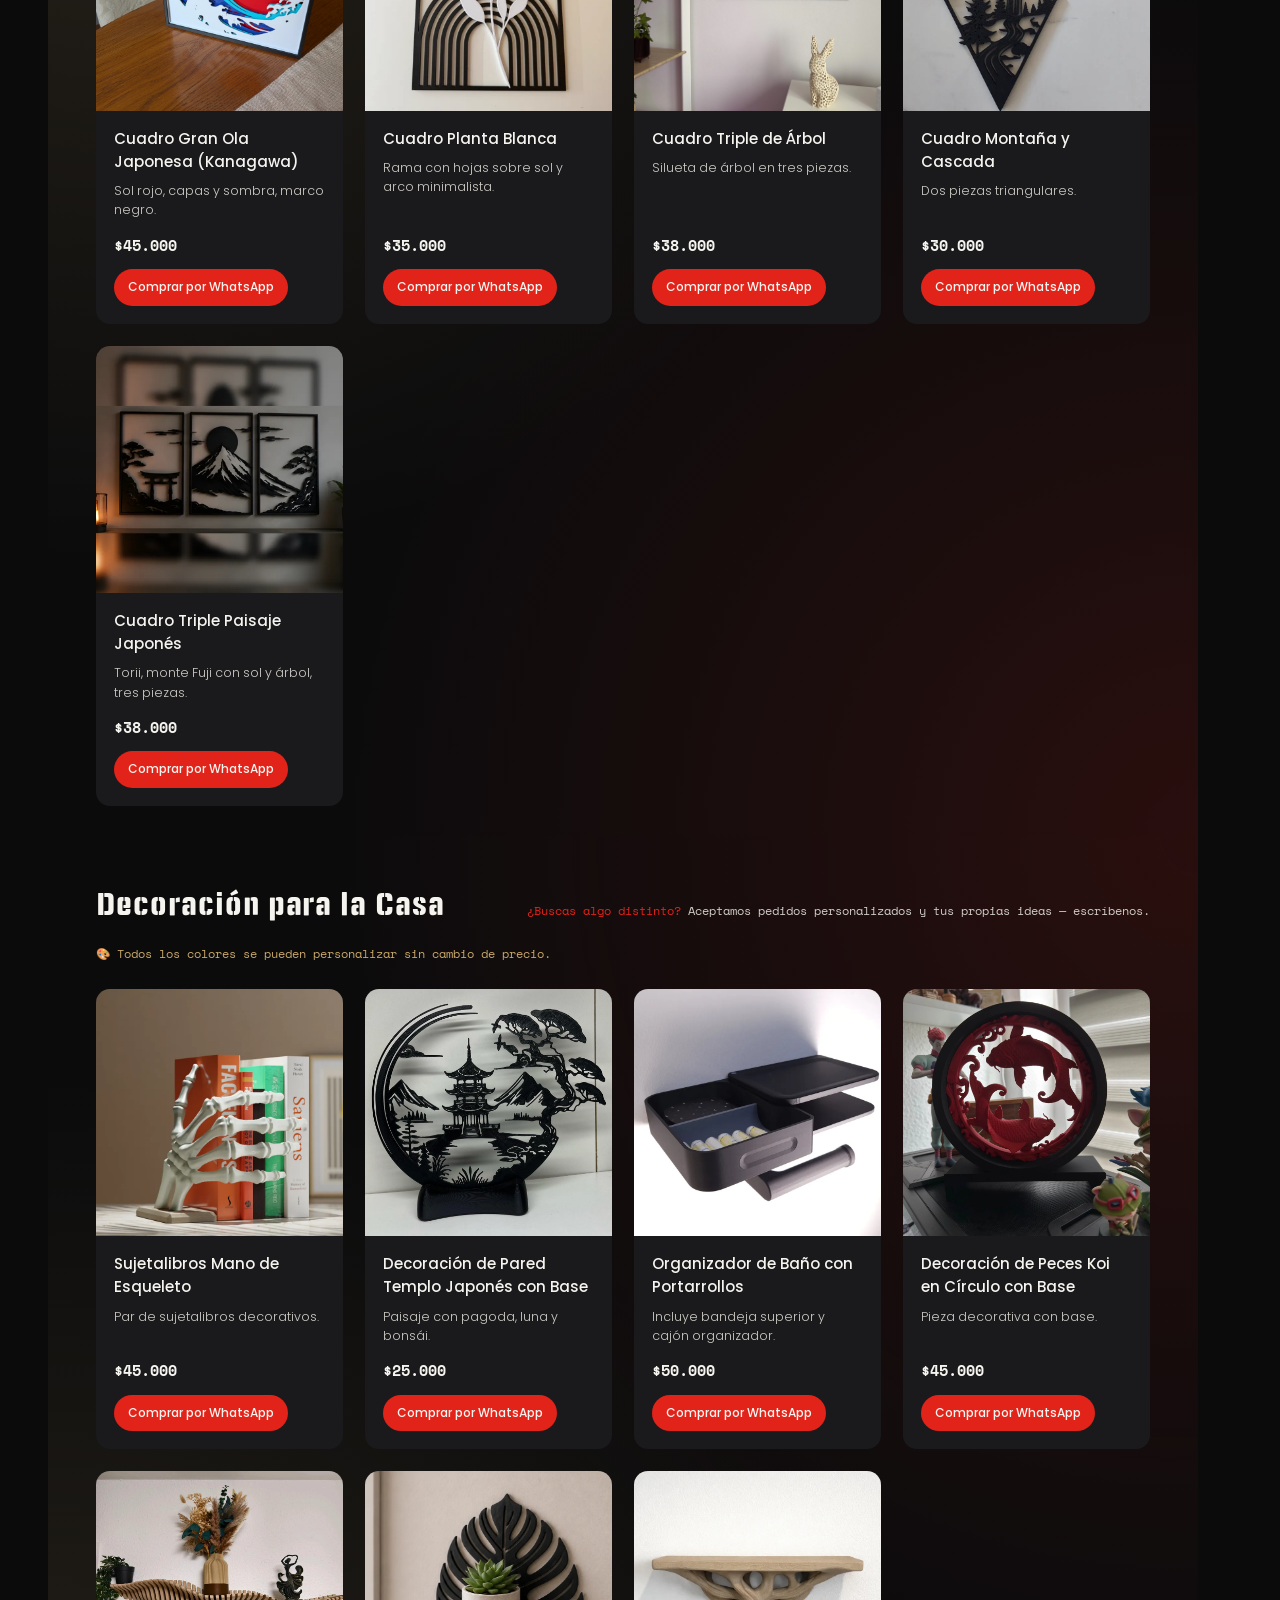
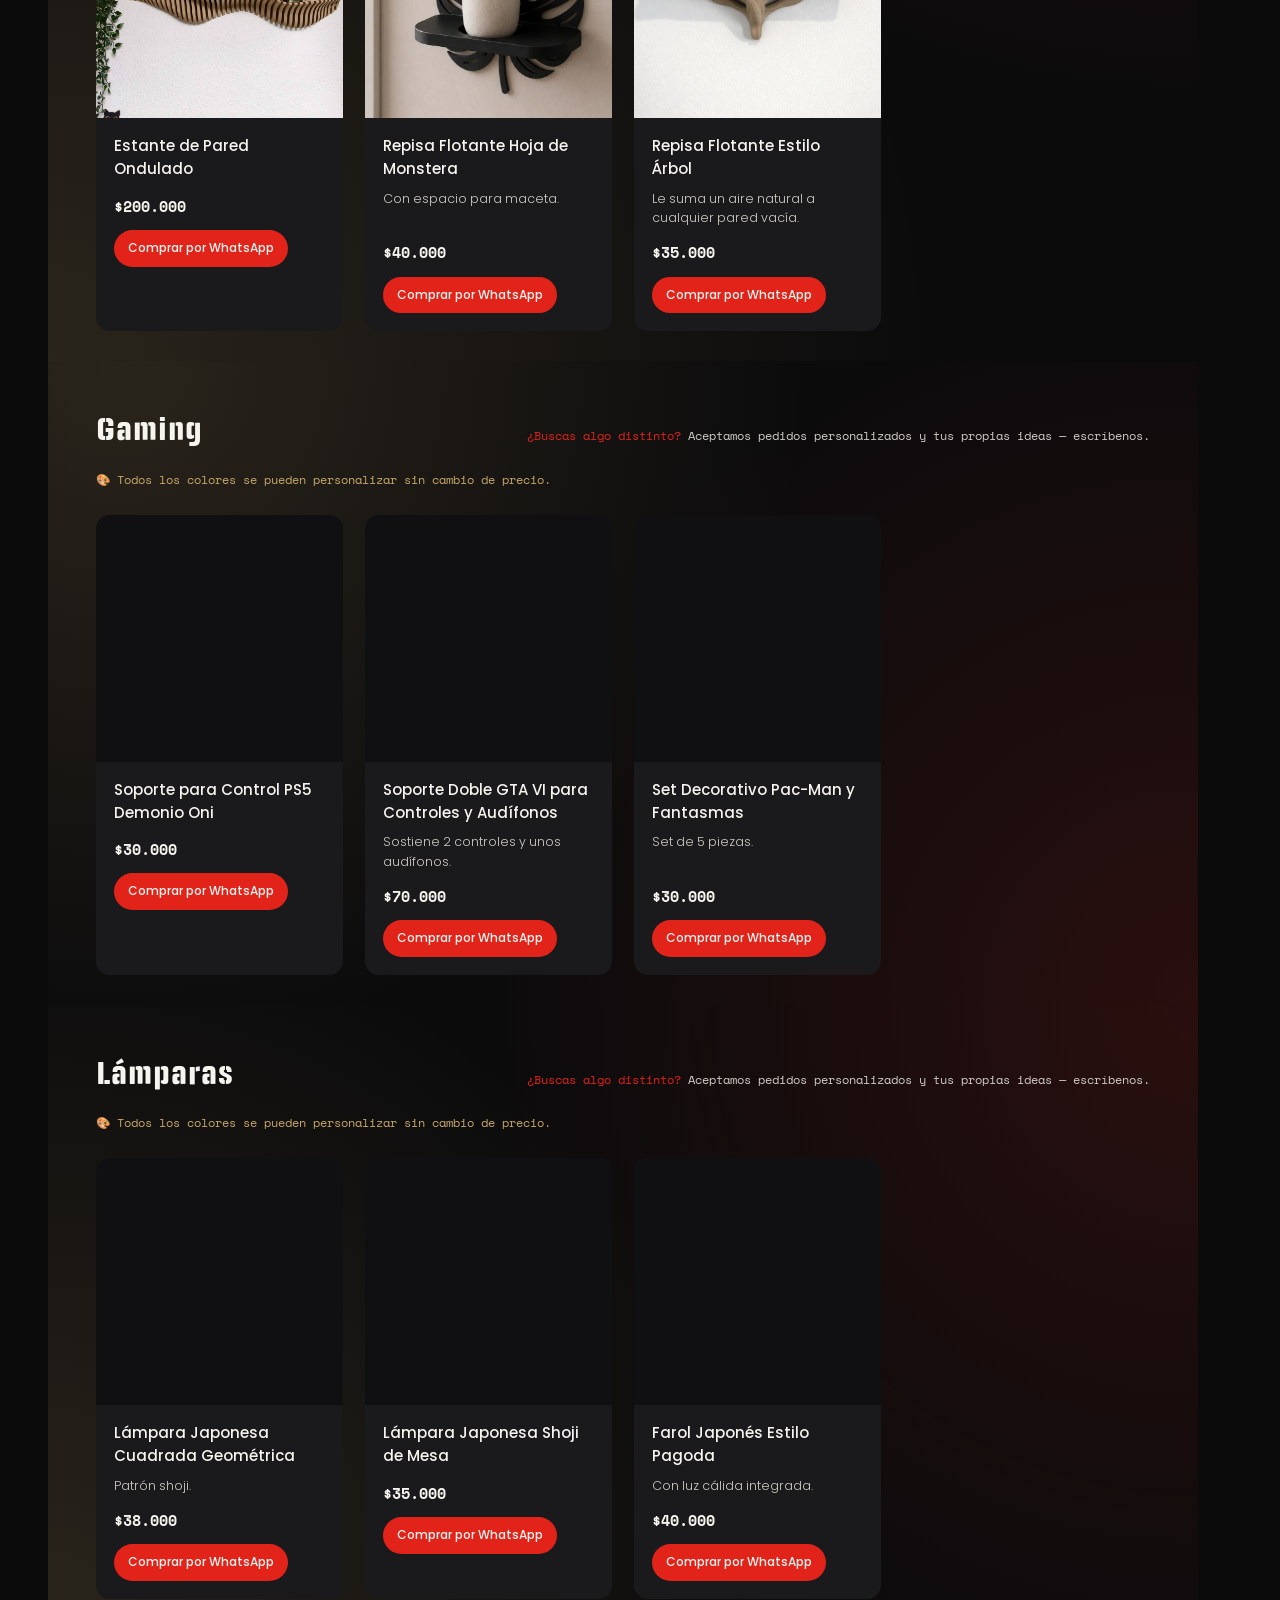
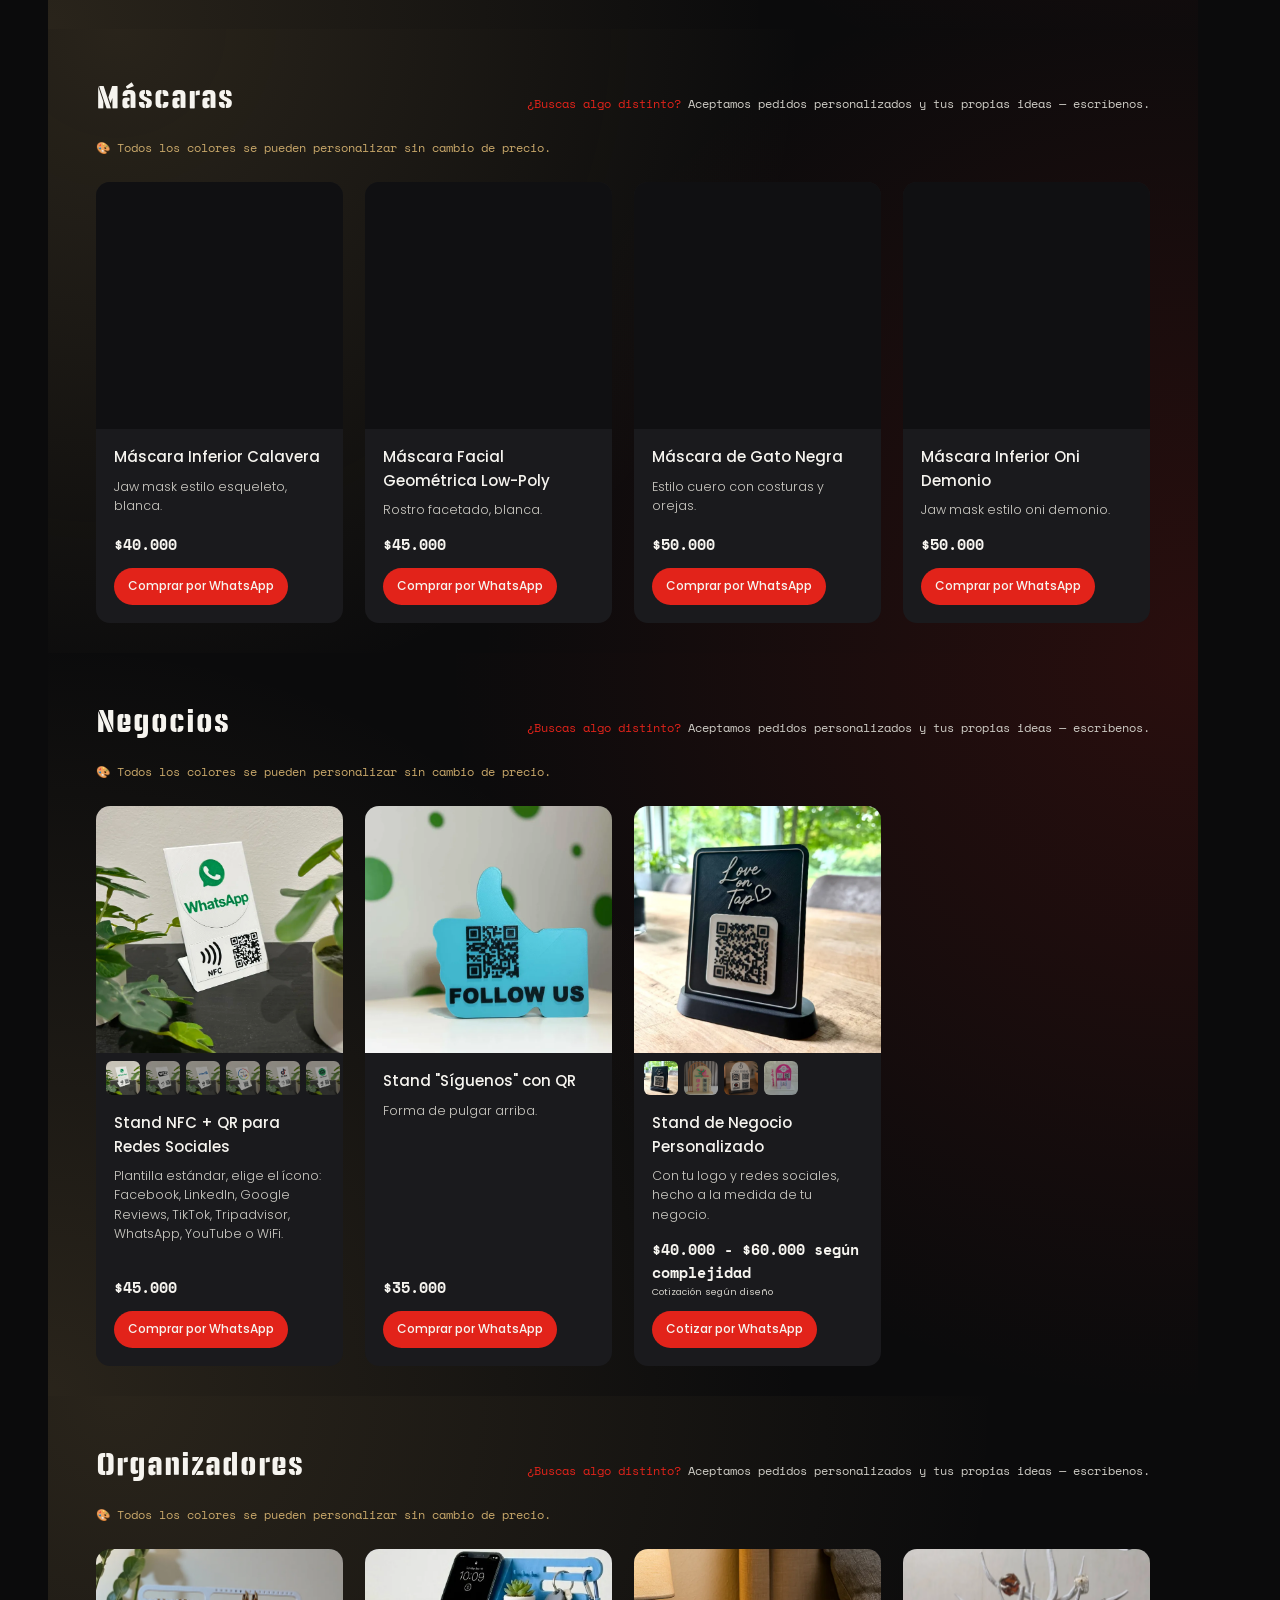
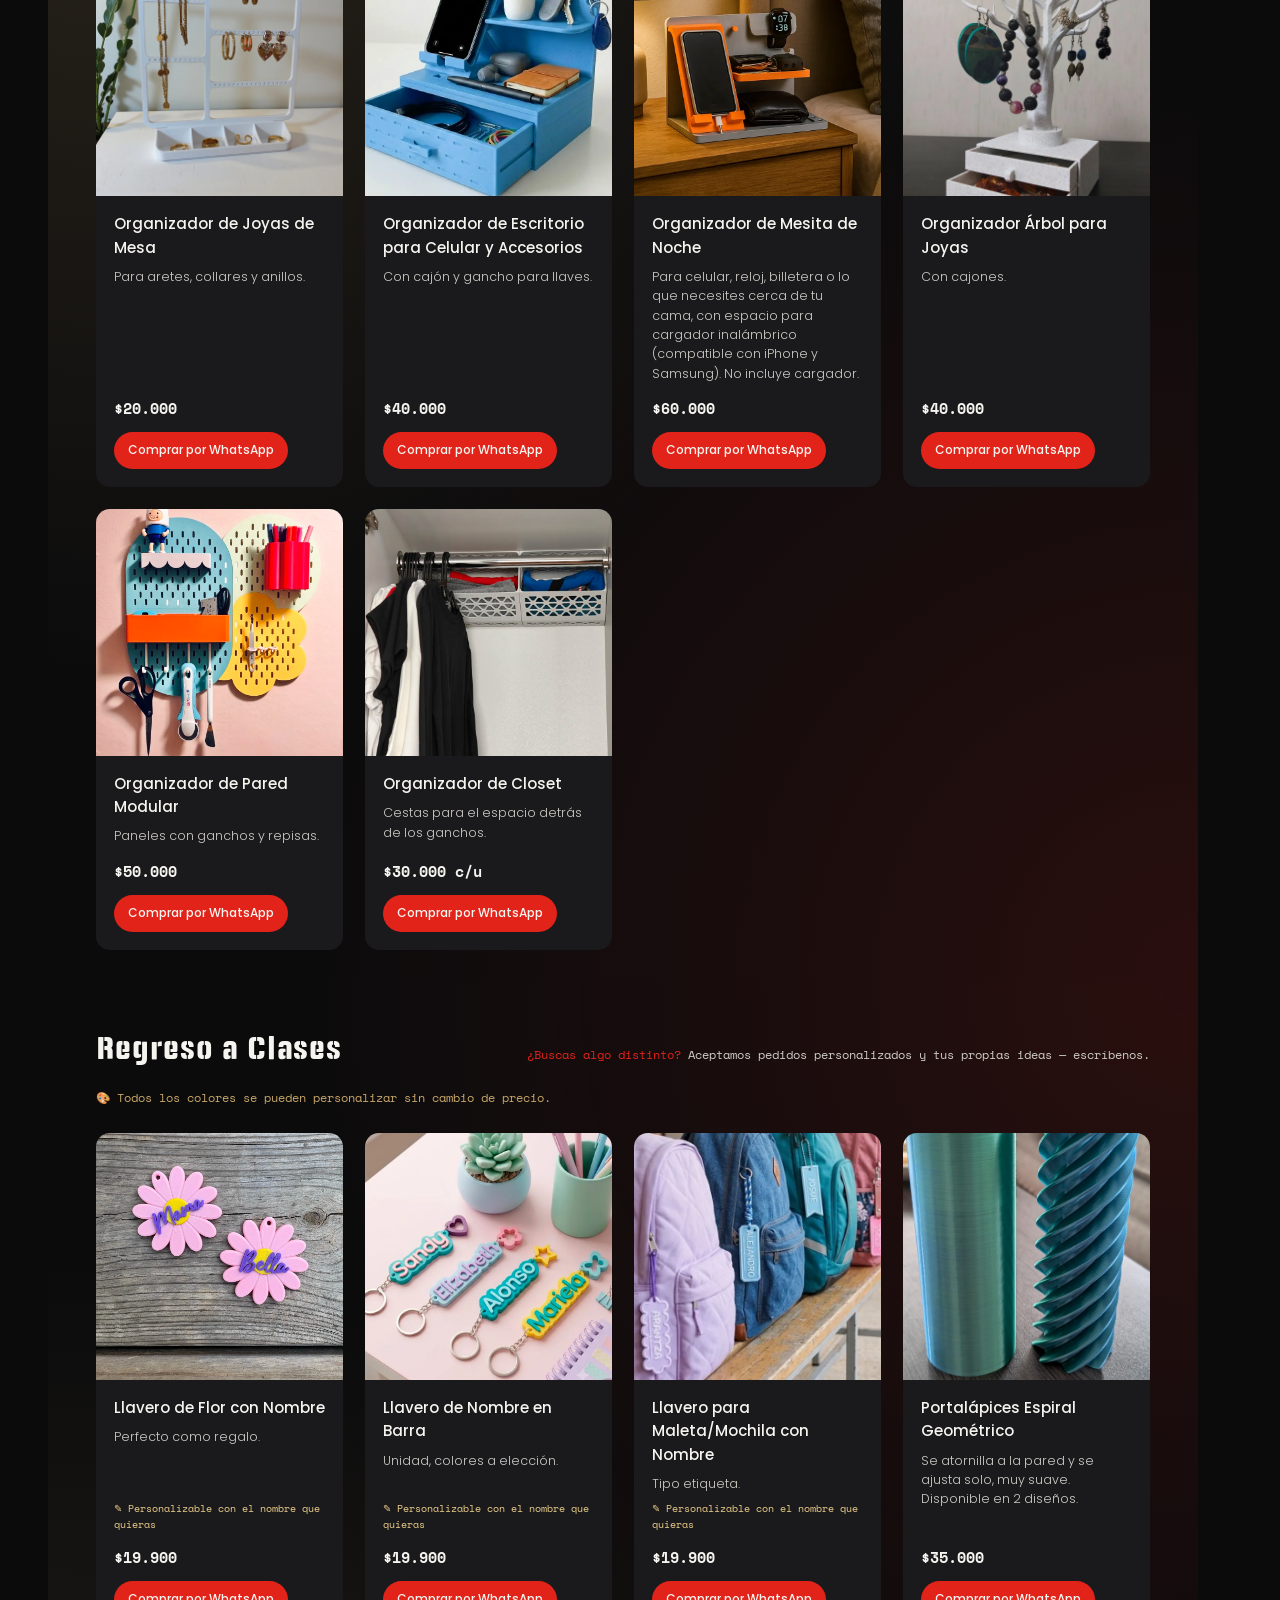
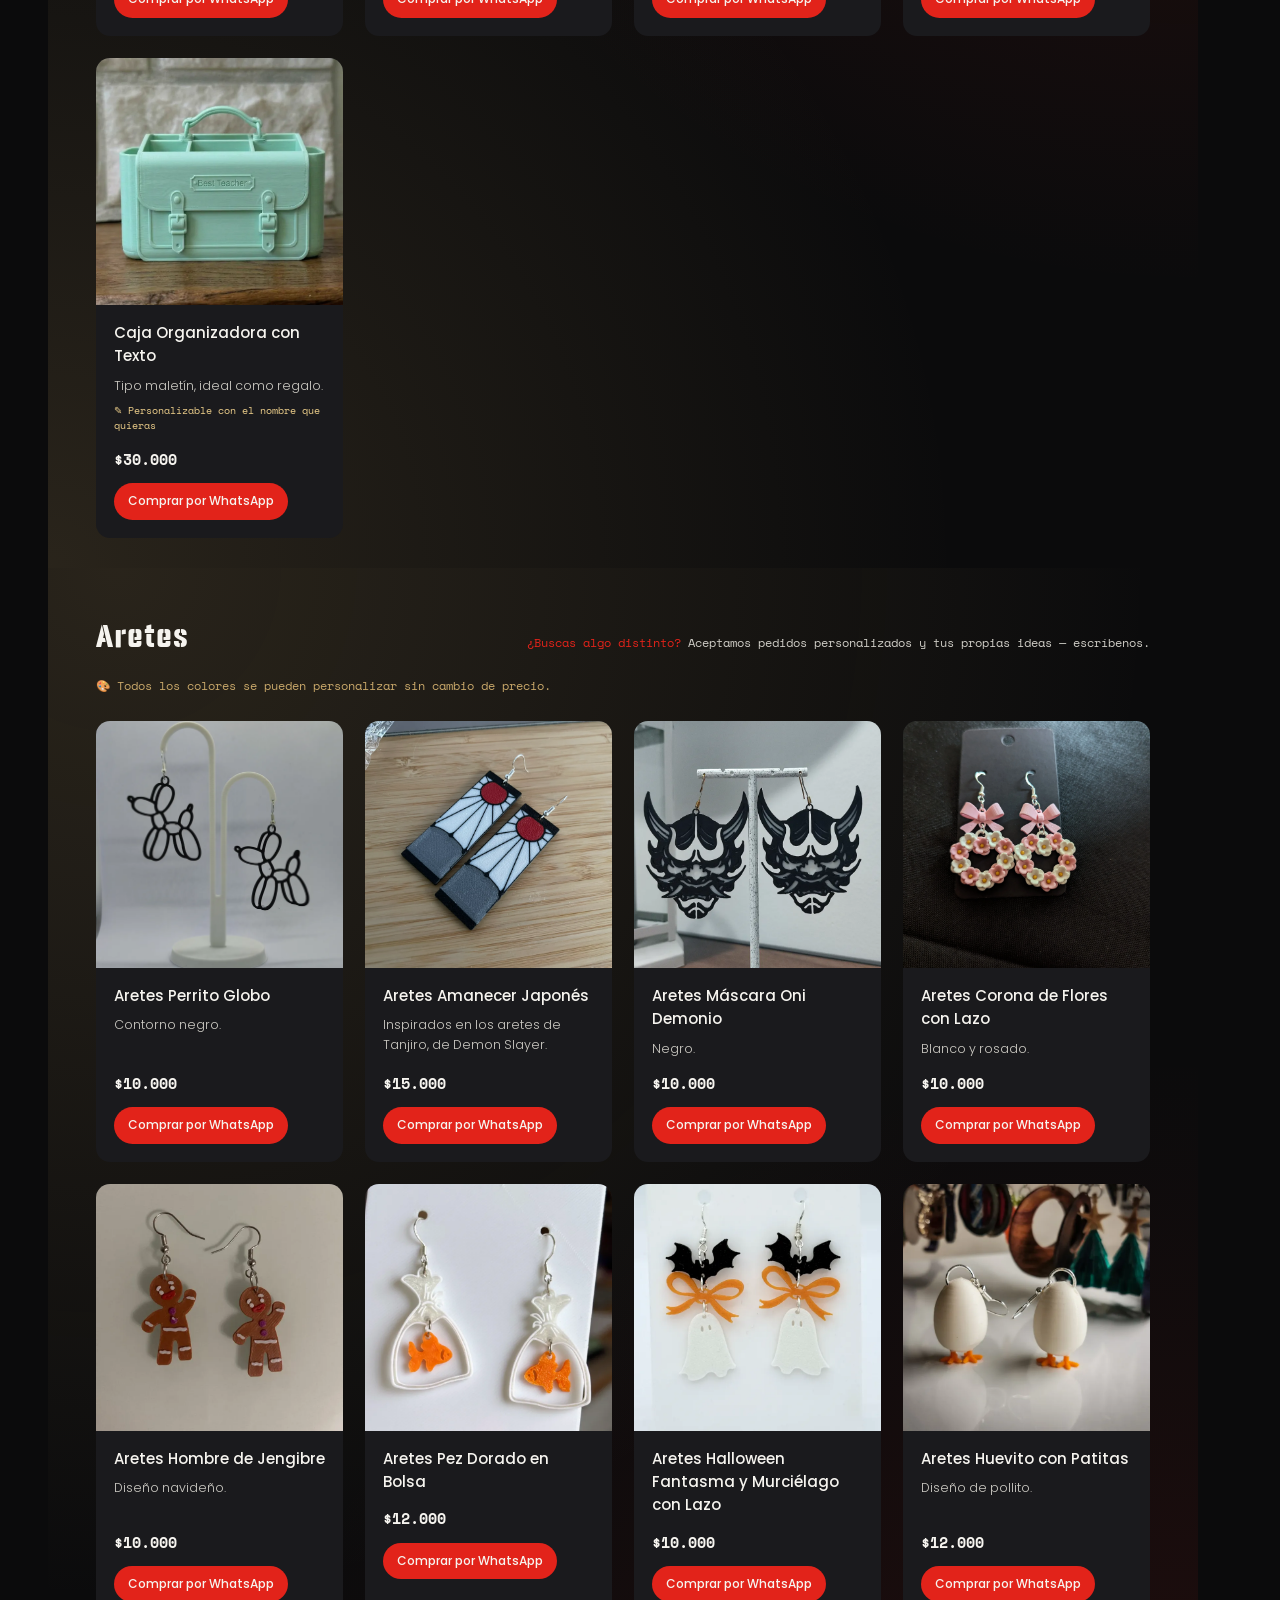
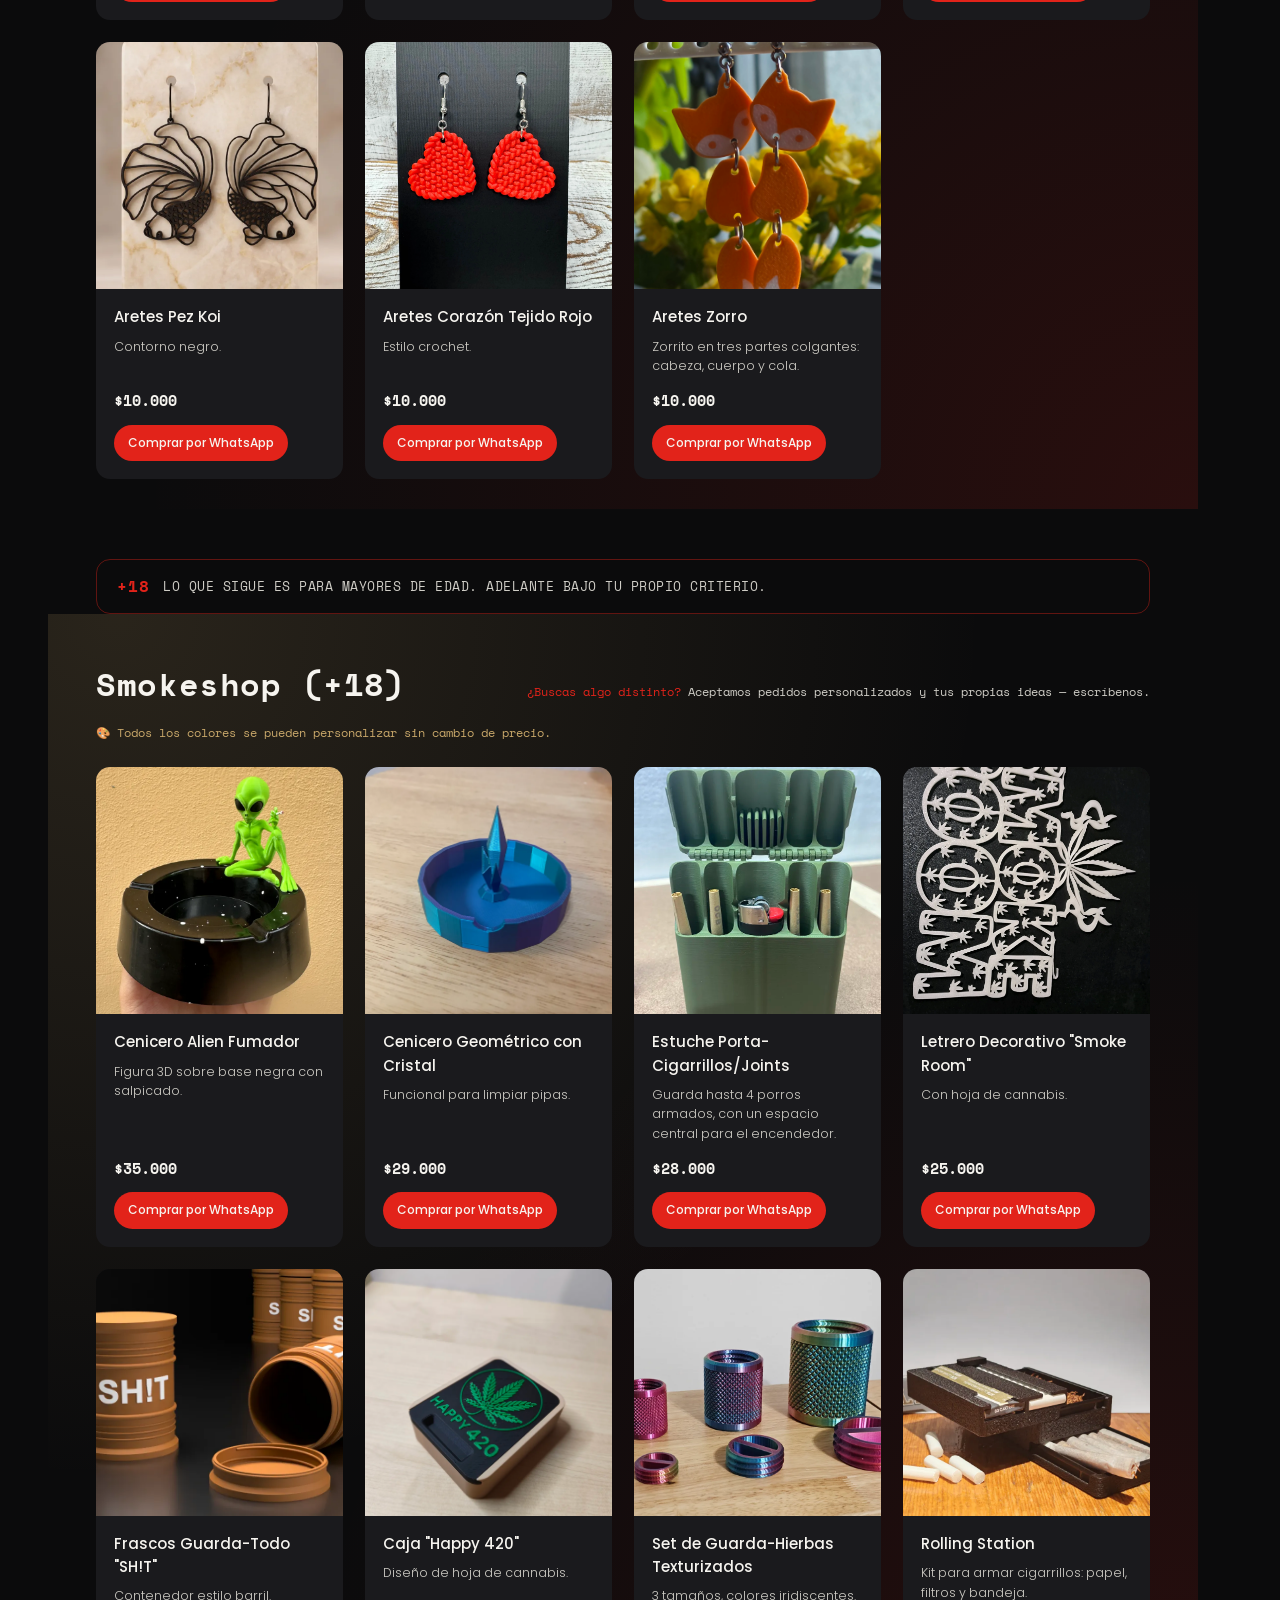
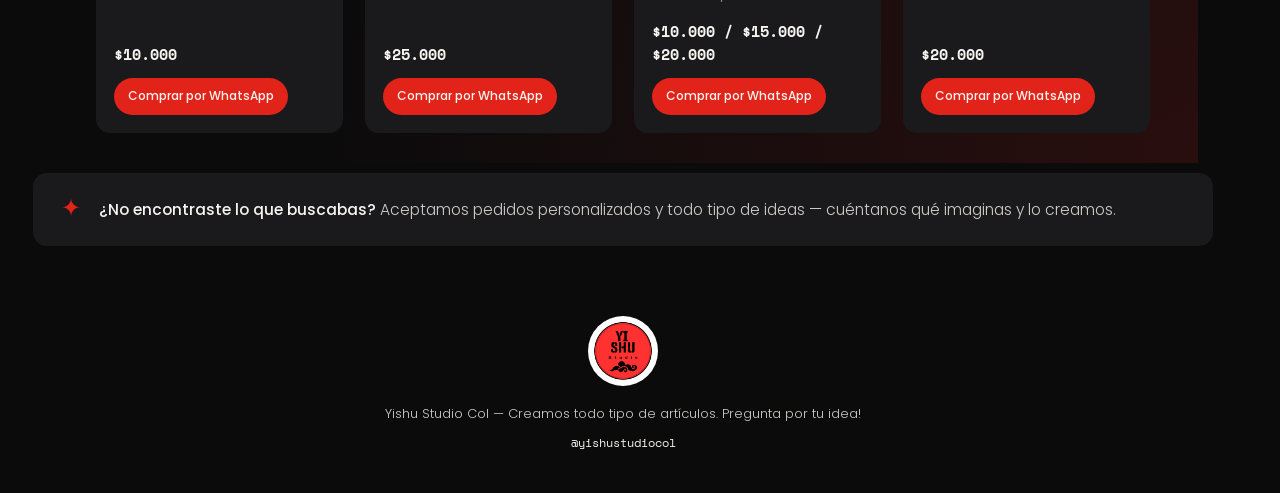
==== commit f155ce5a: "Add files via upload" ====
--- a/index.html
+++ b/index.html
@@ -46,6 +46,7 @@
     <div class="season__head">
       <h2 class="season__title">🎃 Halloween</h2>
       <p class="season__note"><strong>¿Se te ocurre otra idea de temporada?</strong> Escríbenos, la creamos para ti.</p>
+      <p class="season__note season__note--color">🎨 Todos los colores se pueden personalizar sin cambio de precio.</p>
     </div>
     <div class="grid" id="grid-halloween"></div>
   </div>
@@ -57,6 +58,7 @@
     <div class="season__head">
       <h2 class="season__title">🎄 Navidad</h2>
       <p class="season__note"><strong>¿Quieres algo diferente para esta Navidad?</strong> Escríbenos y lo diseñamos juntos.</p>
+      <p class="season__note season__note--color">🎨 Todos los colores se pueden personalizar sin cambio de precio.</p>
     </div>
     <div class="grid" id="grid-navidad"></div>
   </div>
@@ -65,8 +67,8 @@
 <!-- ============================ CATÁLOGO ============================= -->
 <main id="catalogo" class="catalog">
   <div class="catalog__intro wrap">
-    <h2>Catálogo general</h2>
-    <p>Explora todas nuestras categorías. Cada producto se puede personalizar en color sin cambio de precio, y si tienes una idea propia, la hacemos posible.</p>
+    <h2>Explora la Colección</h2>
+    <p>Recorre todas nuestras categorías. Si tienes una idea propia, la hacemos posible.</p>
   </div>
 
   <div class="wrap" id="catalog-sections">
--- a/css/styles.css
+++ b/css/styles.css
@@ -185,6 +185,12 @@
 
 .custom-banner strong { color: var(--white); font-weight: 500; }
 
+@media (min-width: 641px) {
+  .custom-banner { padding: 18px 28px; gap: 18px; }
+  .custom-banner__icon { font-size: 24px; }
+  .custom-banner p { font-size: 15.5px; }
+}
+
 /* -------------------------------------------------------------------- */
 /* Hero de temporada (Halloween / Navidad)                               */
 /* -------------------------------------------------------------------- */
@@ -234,6 +240,8 @@
 
 .season__note strong { color: var(--red); font-weight: 400; }
 
+.season__note--color { color: var(--gold); margin-top: 4px; }
+
 /* -------------------------------------------------------------------- */
 /* Catálogo general                                                       */
 /* -------------------------------------------------------------------- */
@@ -259,7 +267,18 @@
 }
 
 .category {
-  padding: 46px 0 10px;
+  position: relative;
+  padding: 46px var(--gutter) 30px;
+  margin: 0 calc(var(--gutter) * -1);
+  background:
+    radial-gradient(circle at 6% 0%, rgba(201,168,106,0.16), transparent 55%),
+    radial-gradient(circle at 100% 100%, rgba(226,35,26,0.14), transparent 55%);
+}
+
+.category:nth-child(even) {
+  background:
+    radial-gradient(circle at 100% 0%, rgba(226,35,26,0.14), transparent 55%),
+    radial-gradient(circle at 0% 100%, rgba(201,168,106,0.16), transparent 55%);
 }
 
 .category__head {
@@ -276,6 +295,13 @@
   color: var(--white);
 }
 
+/* La fuente de marca tiene los números dañados — este título lleva "+18" */
+.category__title--plain {
+  font-family: var(--font-mono);
+  font-weight: 700;
+  letter-spacing: 0.02em;
+}
+
 .category__cta {
   font-family: var(--font-mono);
   font-size: 11.5px;
@@ -283,6 +309,43 @@
 }
 
 .category__cta strong { color: var(--red); font-weight: 400; }
+
+.category__color-note {
+  font-family: var(--font-mono);
+  font-size: 11.5px;
+  color: var(--gold);
+  margin-top: 4px;
+}
+
+/* -------------------------------------------------------------------- */
+/* Disclaimer +18 antes de Smokeshop                                     */
+/* -------------------------------------------------------------------- */
+
+.age-disclaimer {
+  margin: 50px auto 0;
+  padding: 14px 20px;
+  border: 1px solid rgba(226,35,26,0.4);
+  border-radius: var(--radius);
+  display: flex;
+  align-items: center;
+  gap: 14px;
+}
+
+.age-disclaimer__badge {
+  font-family: var(--font-mono);
+  font-weight: 700;
+  color: var(--red);
+  font-size: 16px;
+  letter-spacing: 0.05em;
+}
+
+.age-disclaimer p {
+  font-family: var(--font-mono);
+  font-size: 12.5px;
+  color: var(--white-dim);
+  text-transform: uppercase;
+  letter-spacing: 0.04em;
+}
 
 /* -------------------------------------------------------------------- */
 /* Grilla y tarjetas de producto                                          */
@@ -355,12 +418,6 @@
   font-size: 12.5px;
   color: var(--white-dim);
   flex: 1;
-}
-
-.card__color-note {
-  font-size: 10.5px;
-  font-family: var(--font-mono);
-  color: var(--gold);
 }
 
 .card__footer {
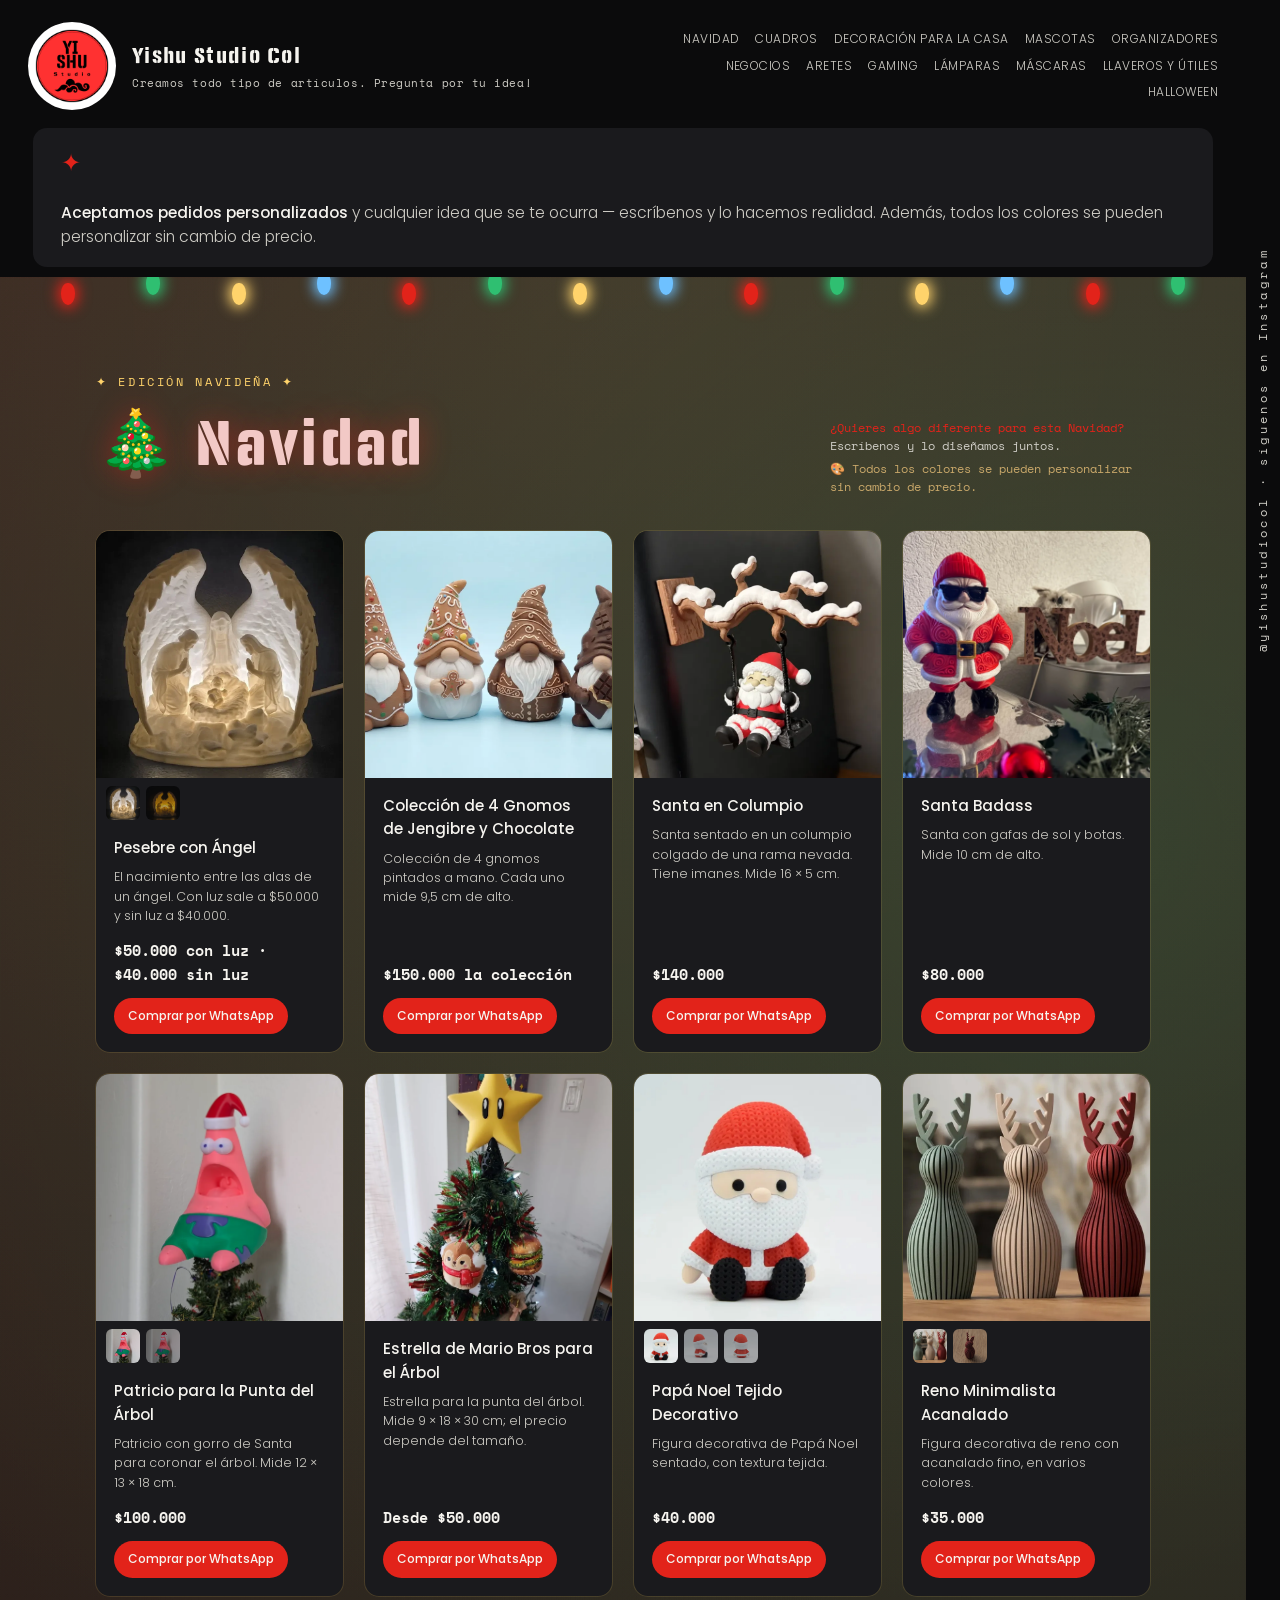
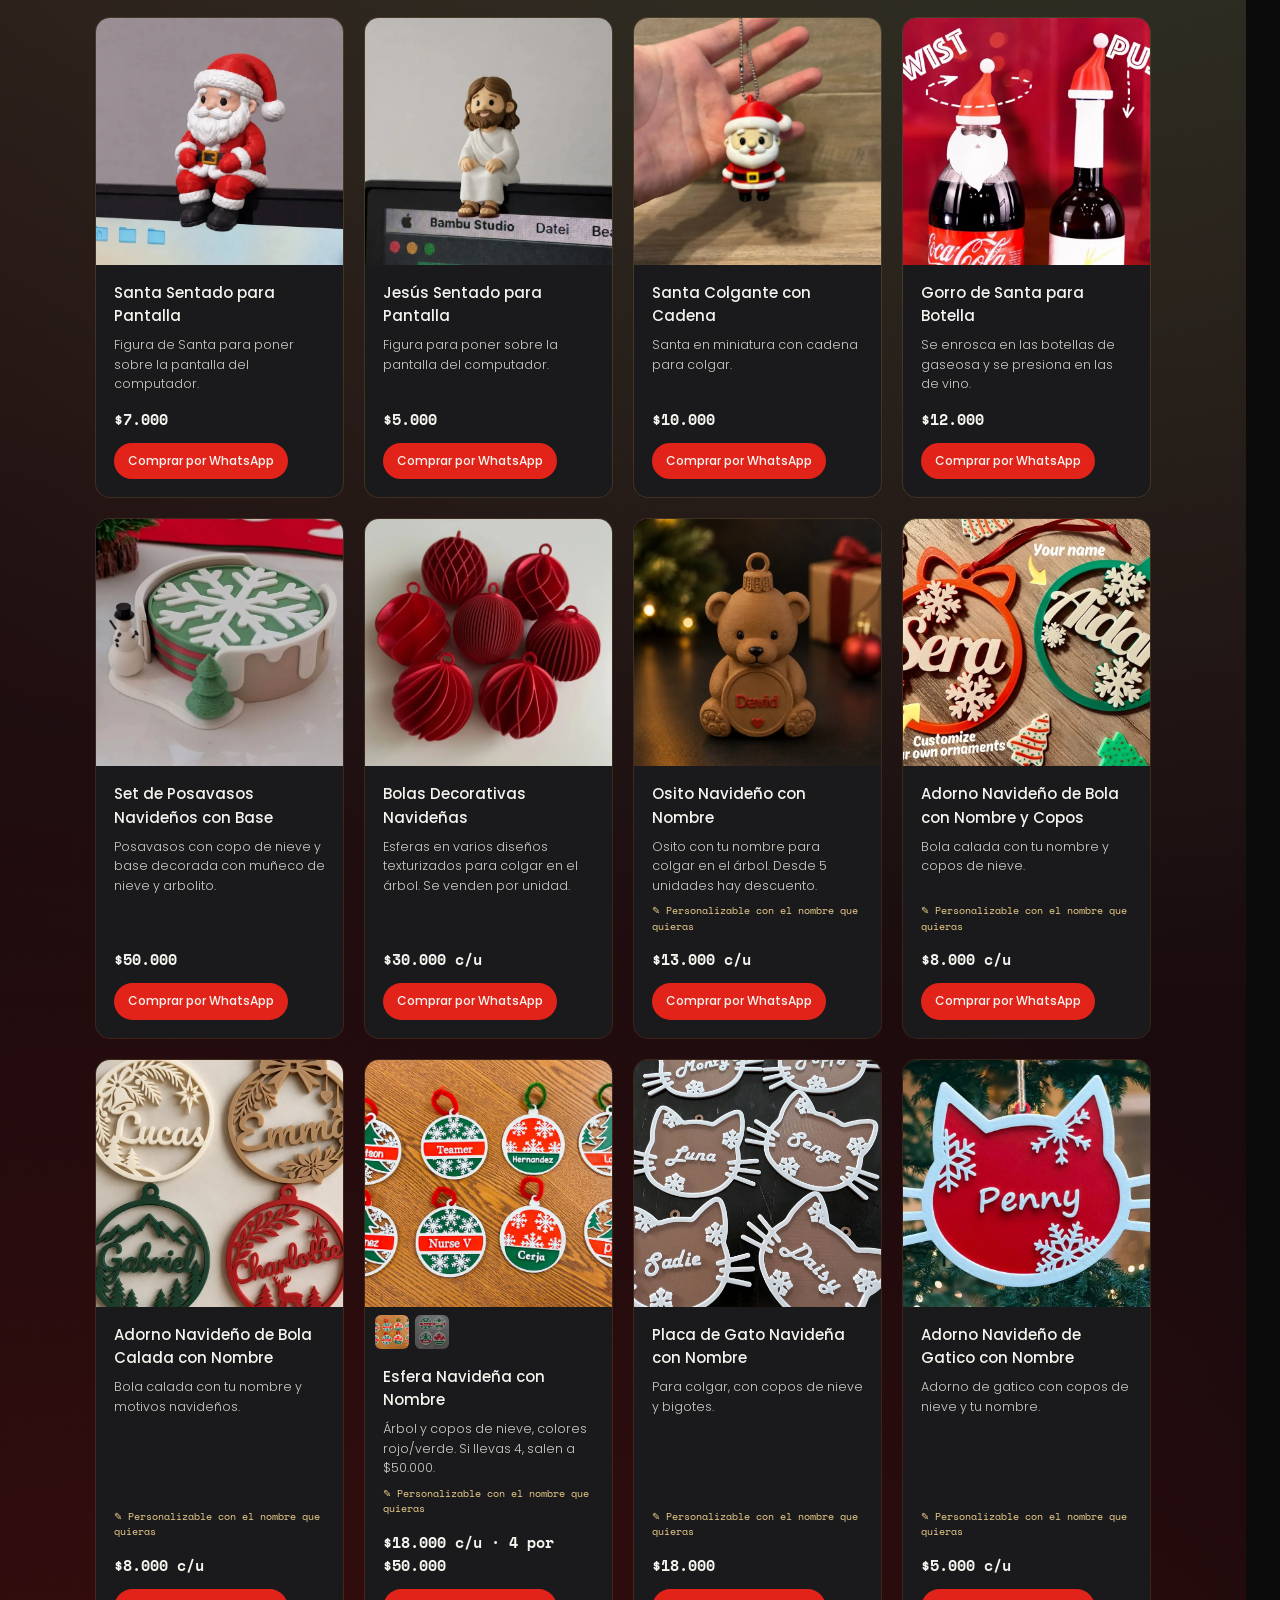
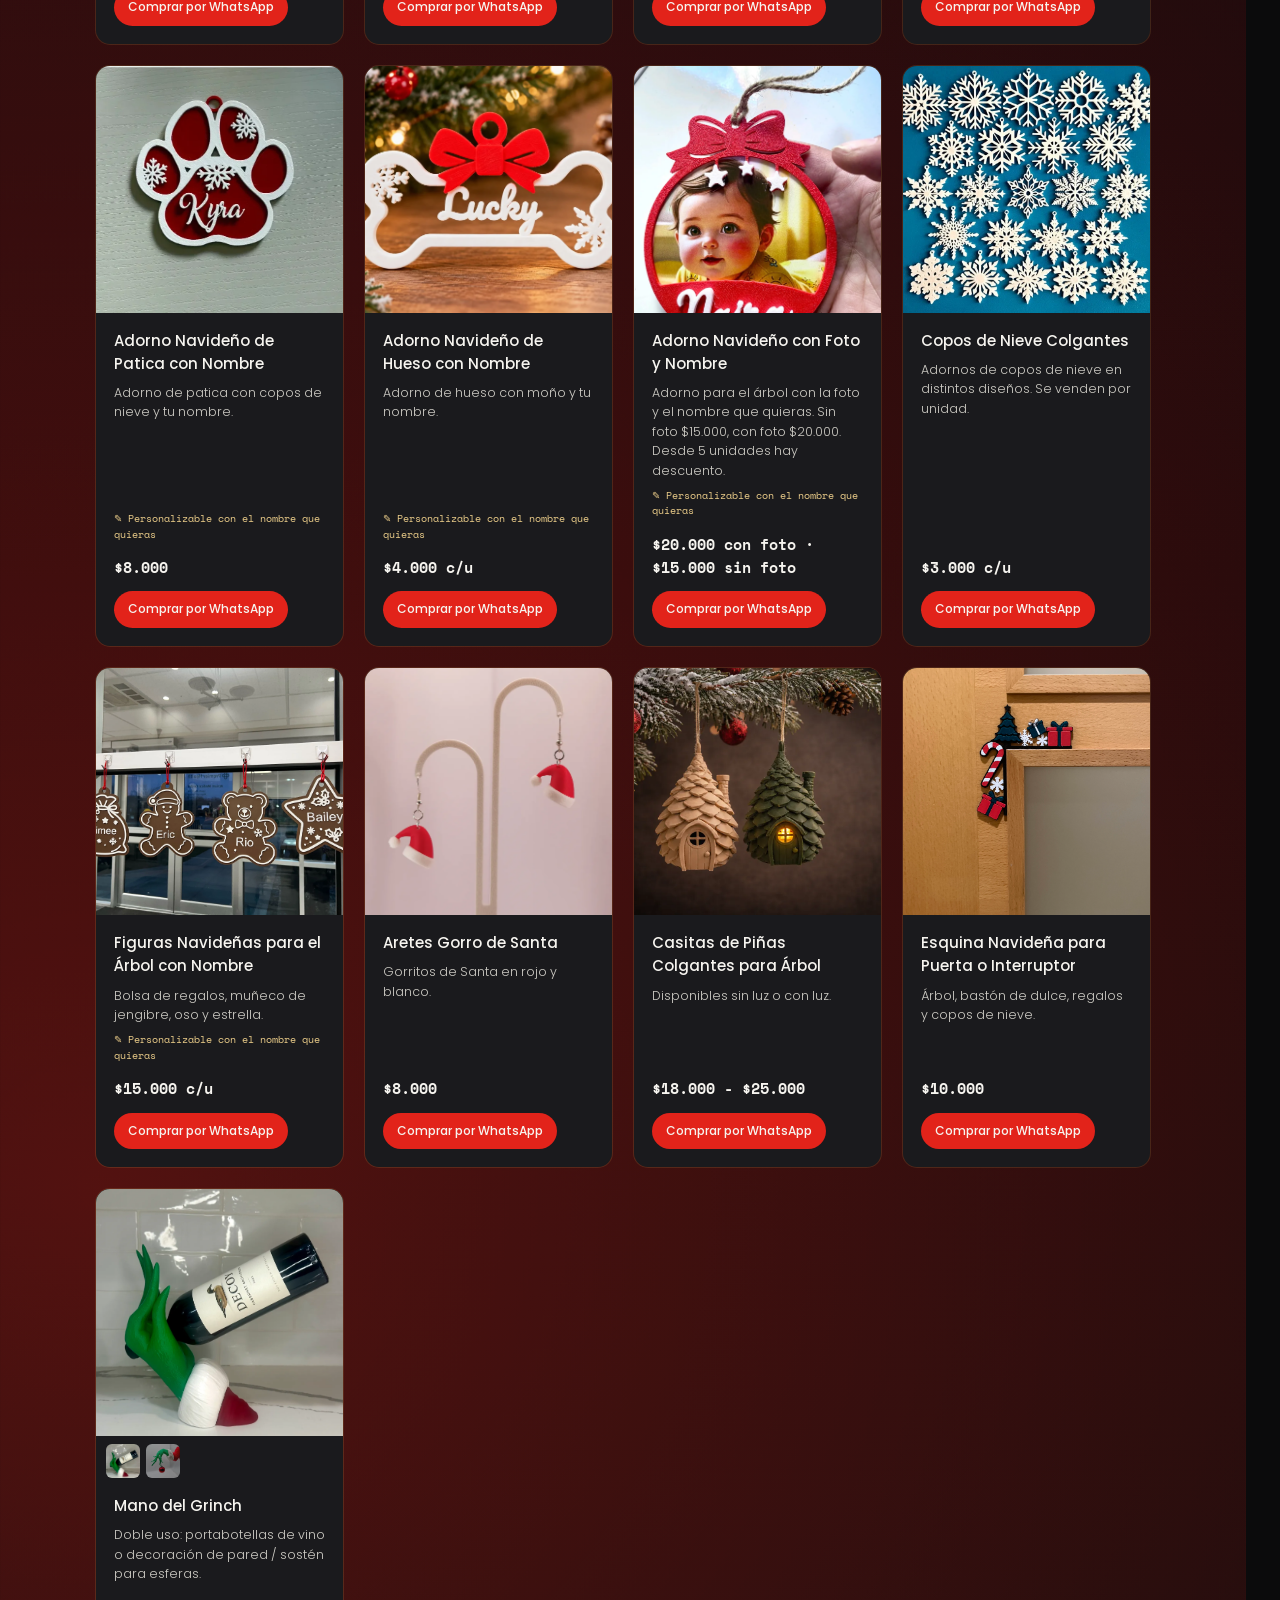
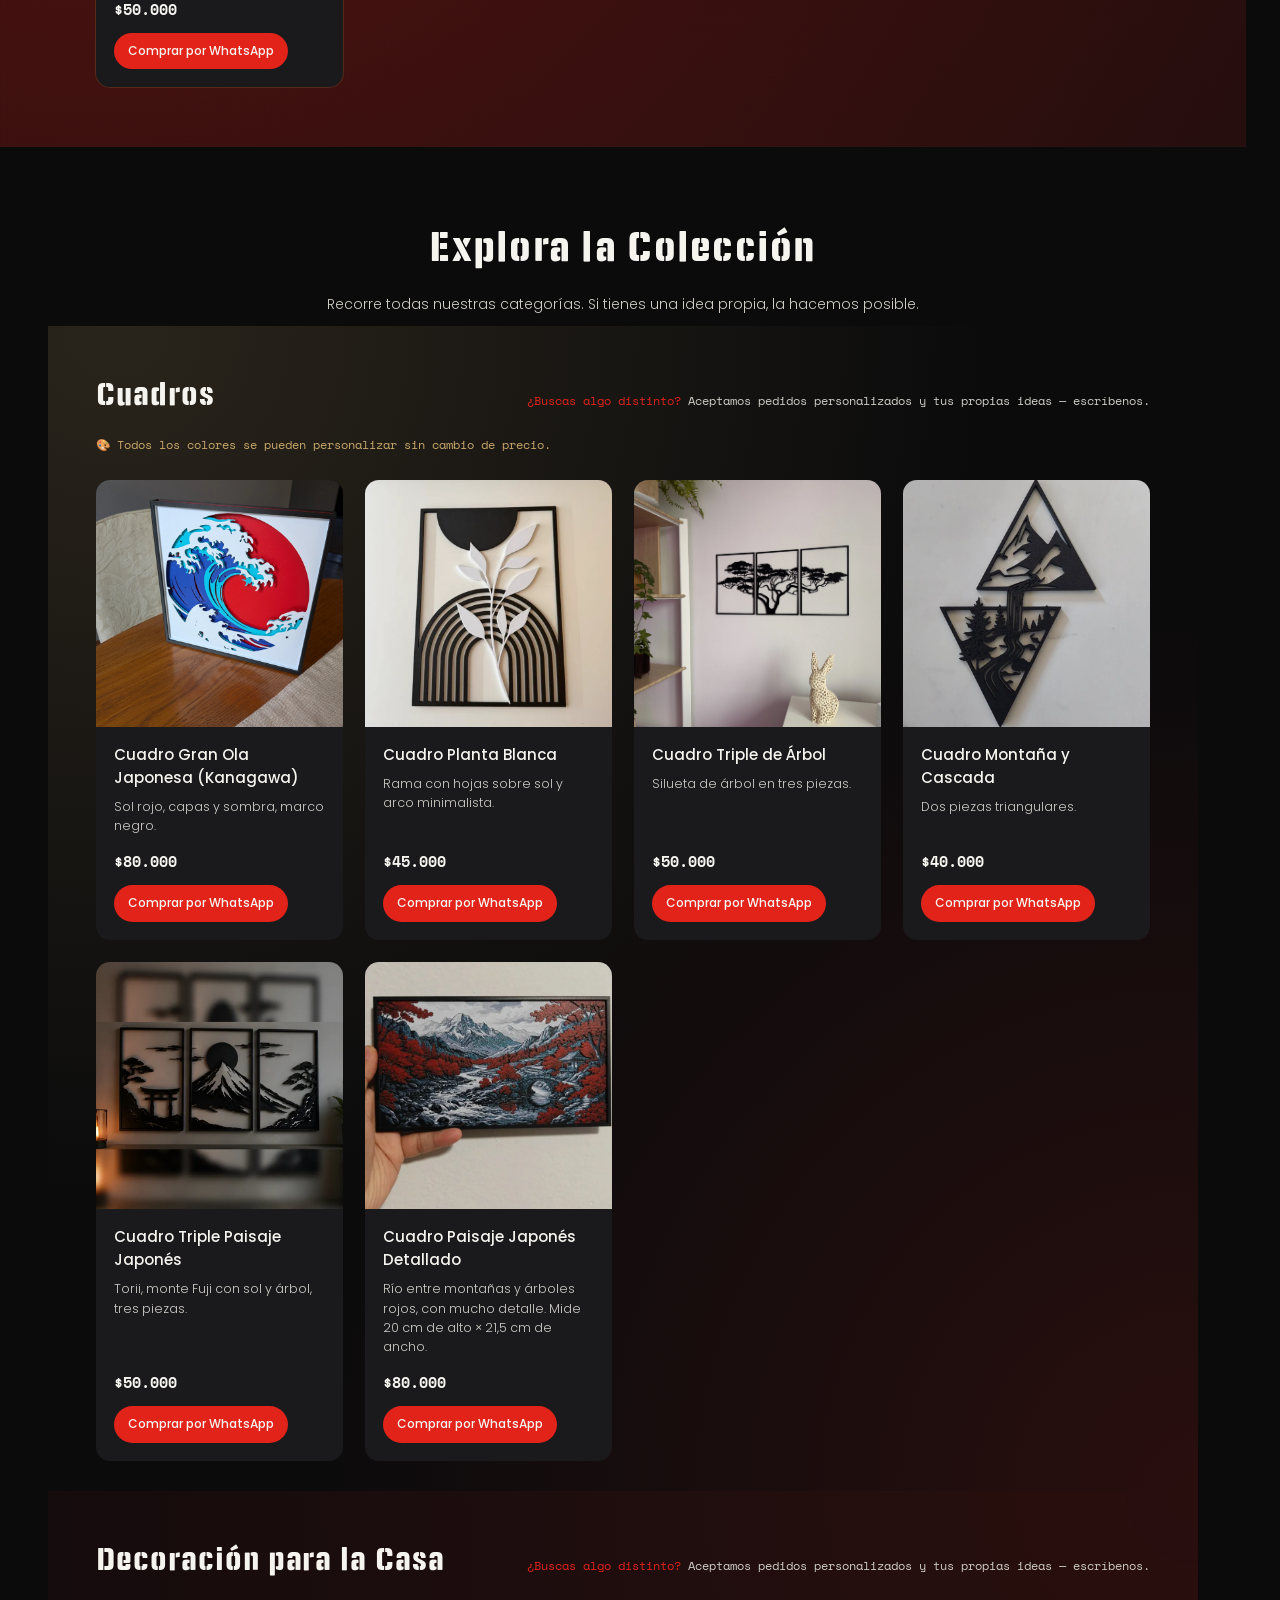
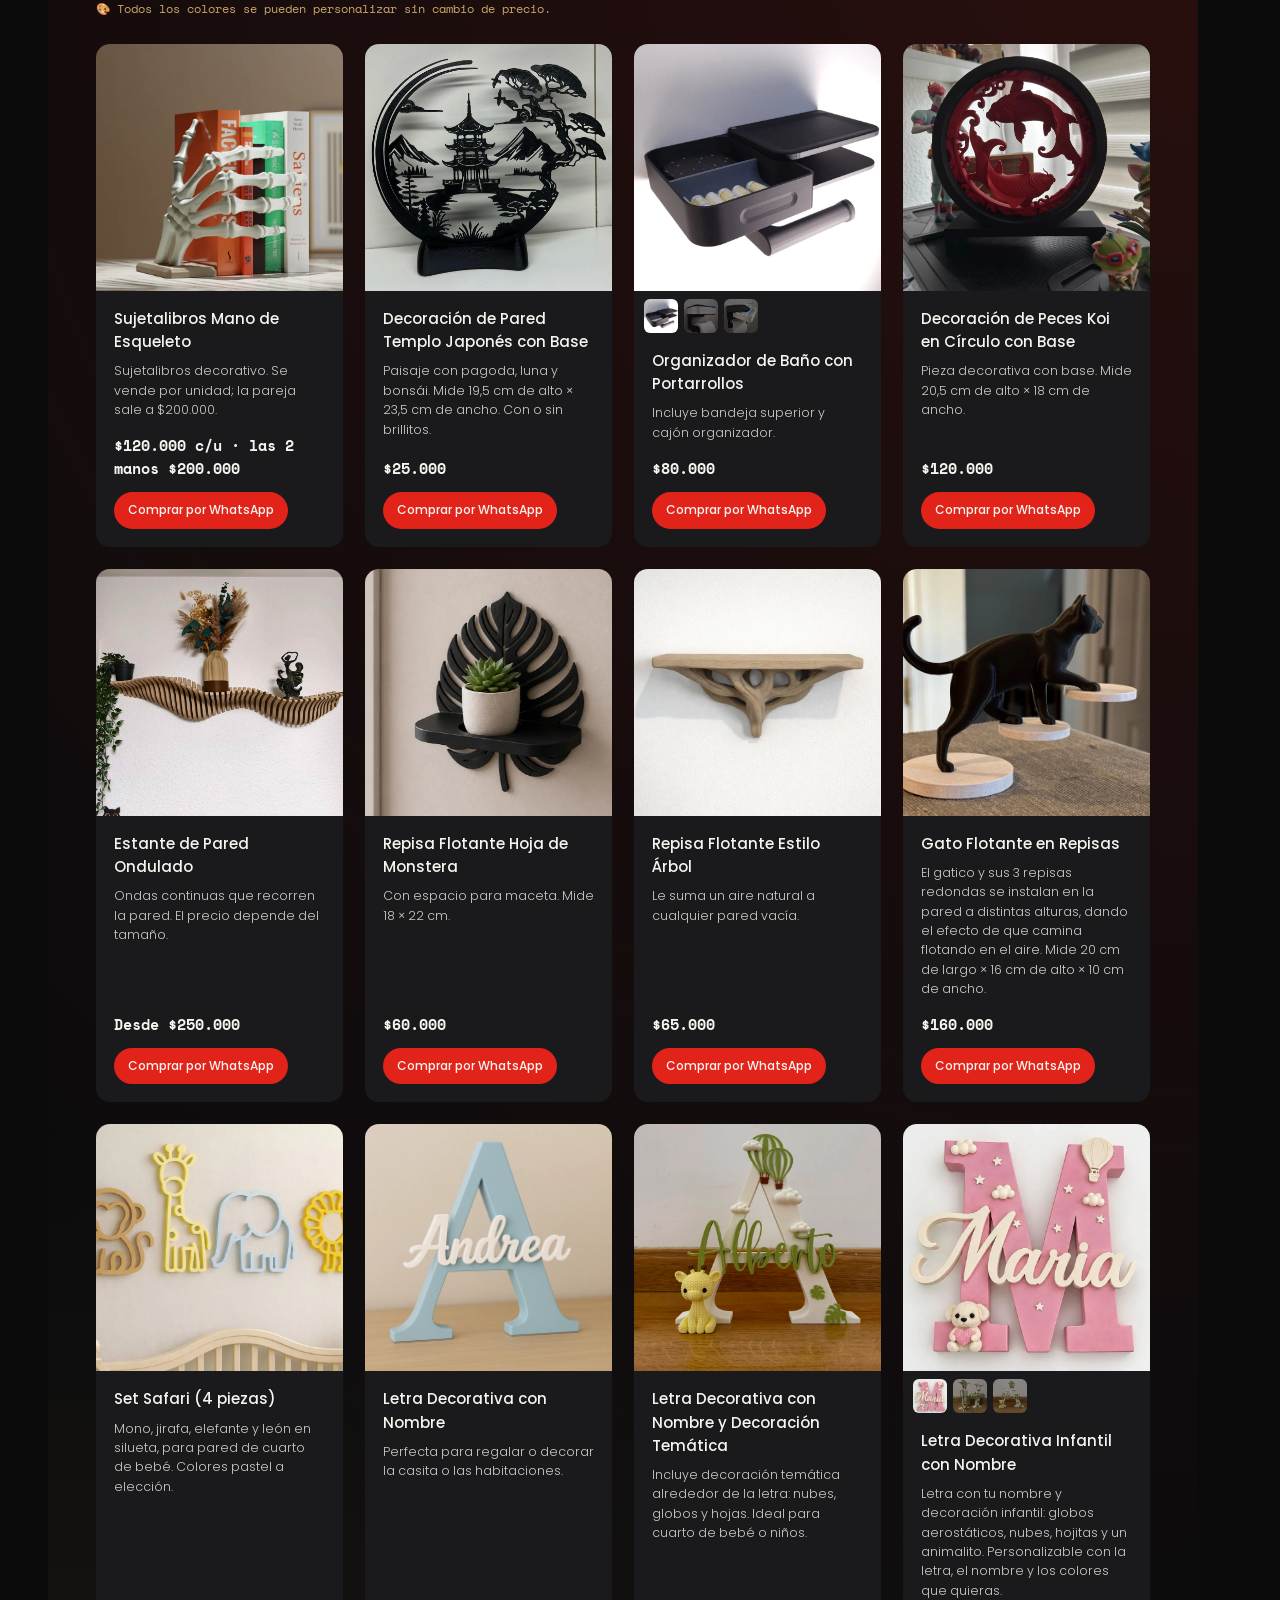
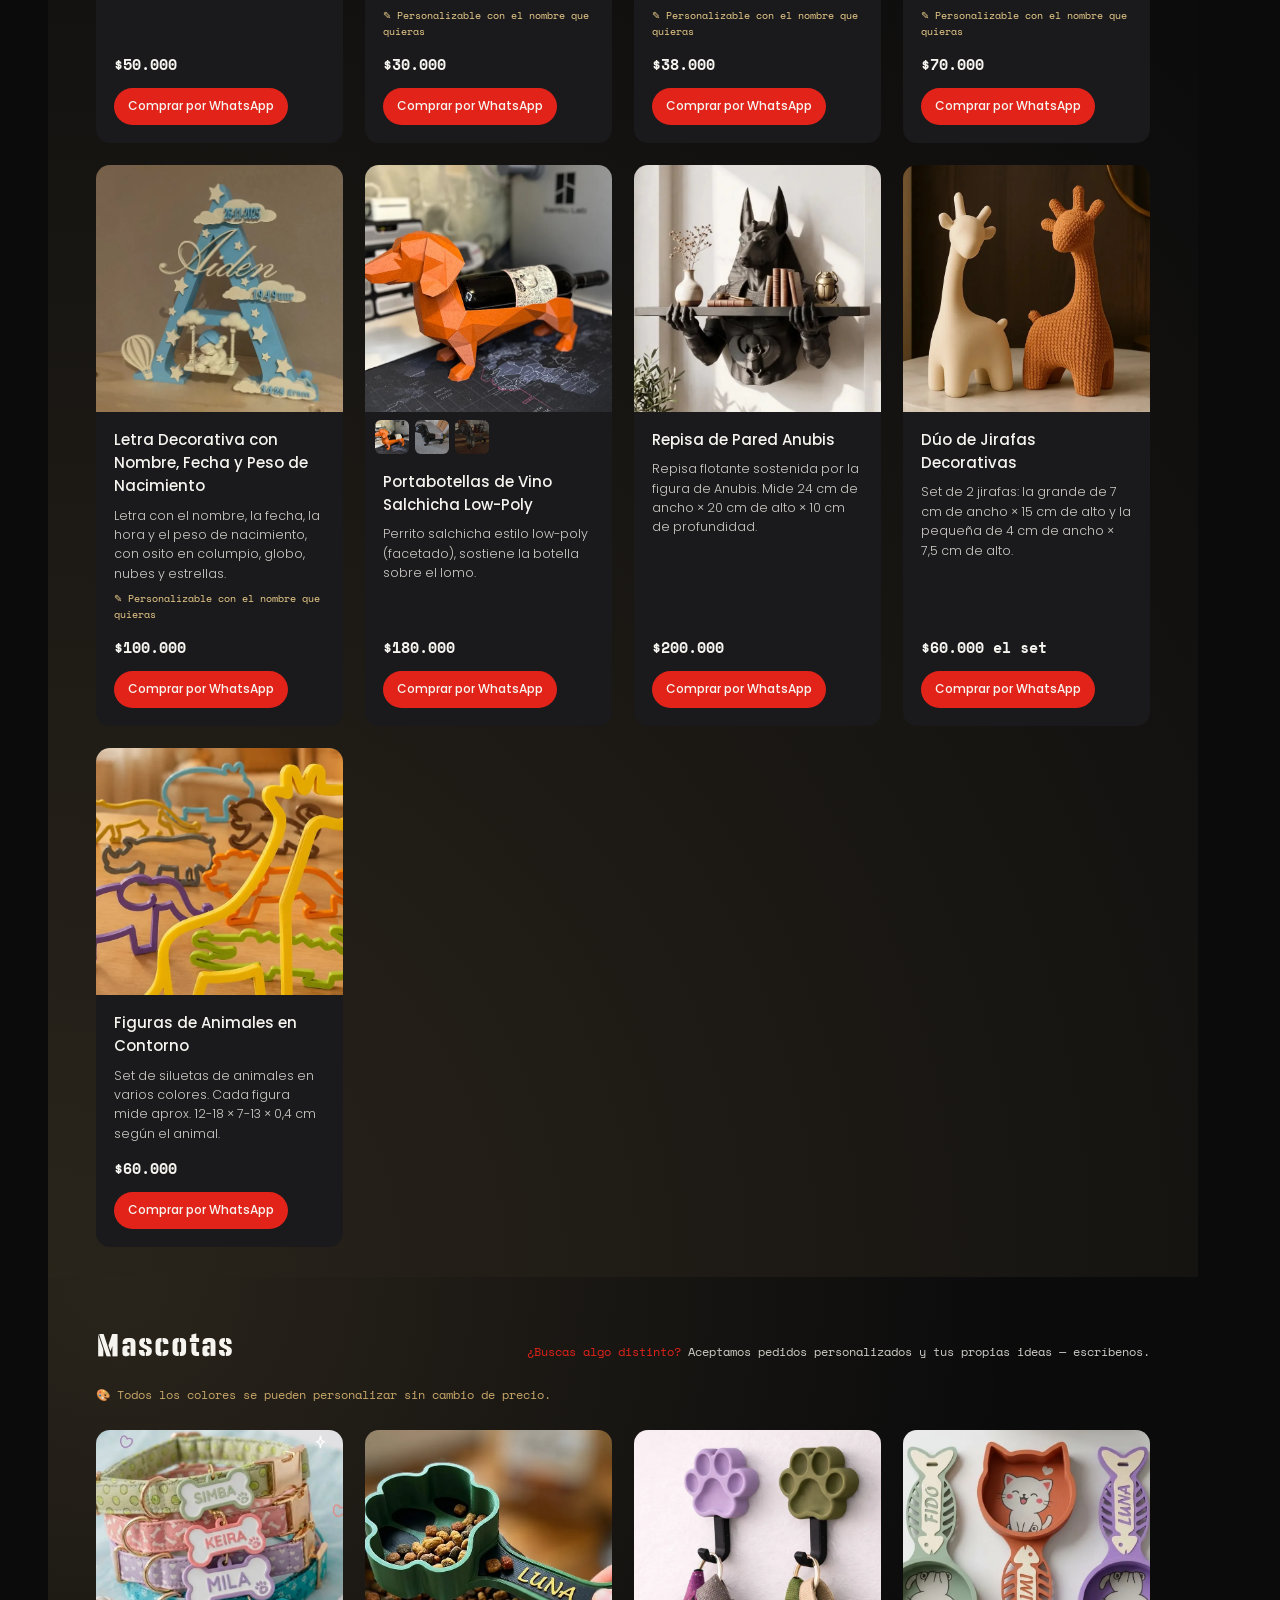
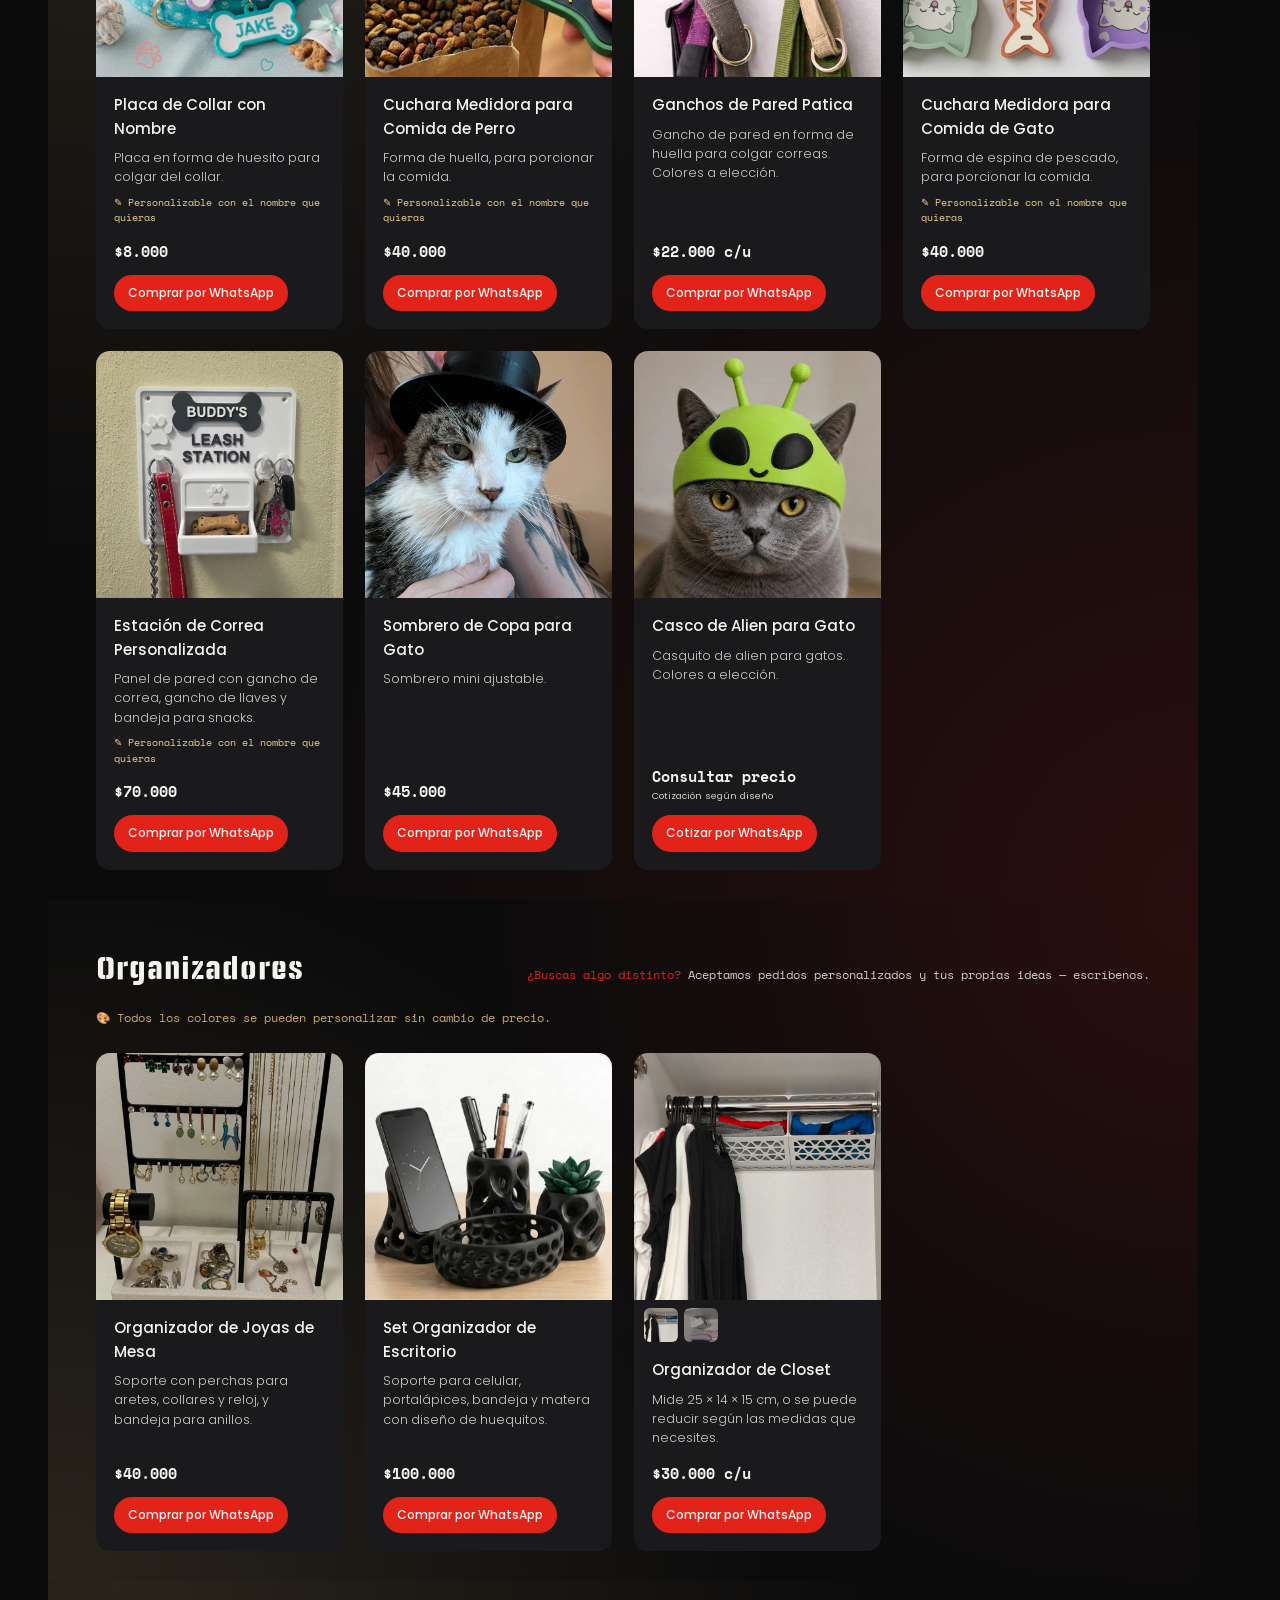
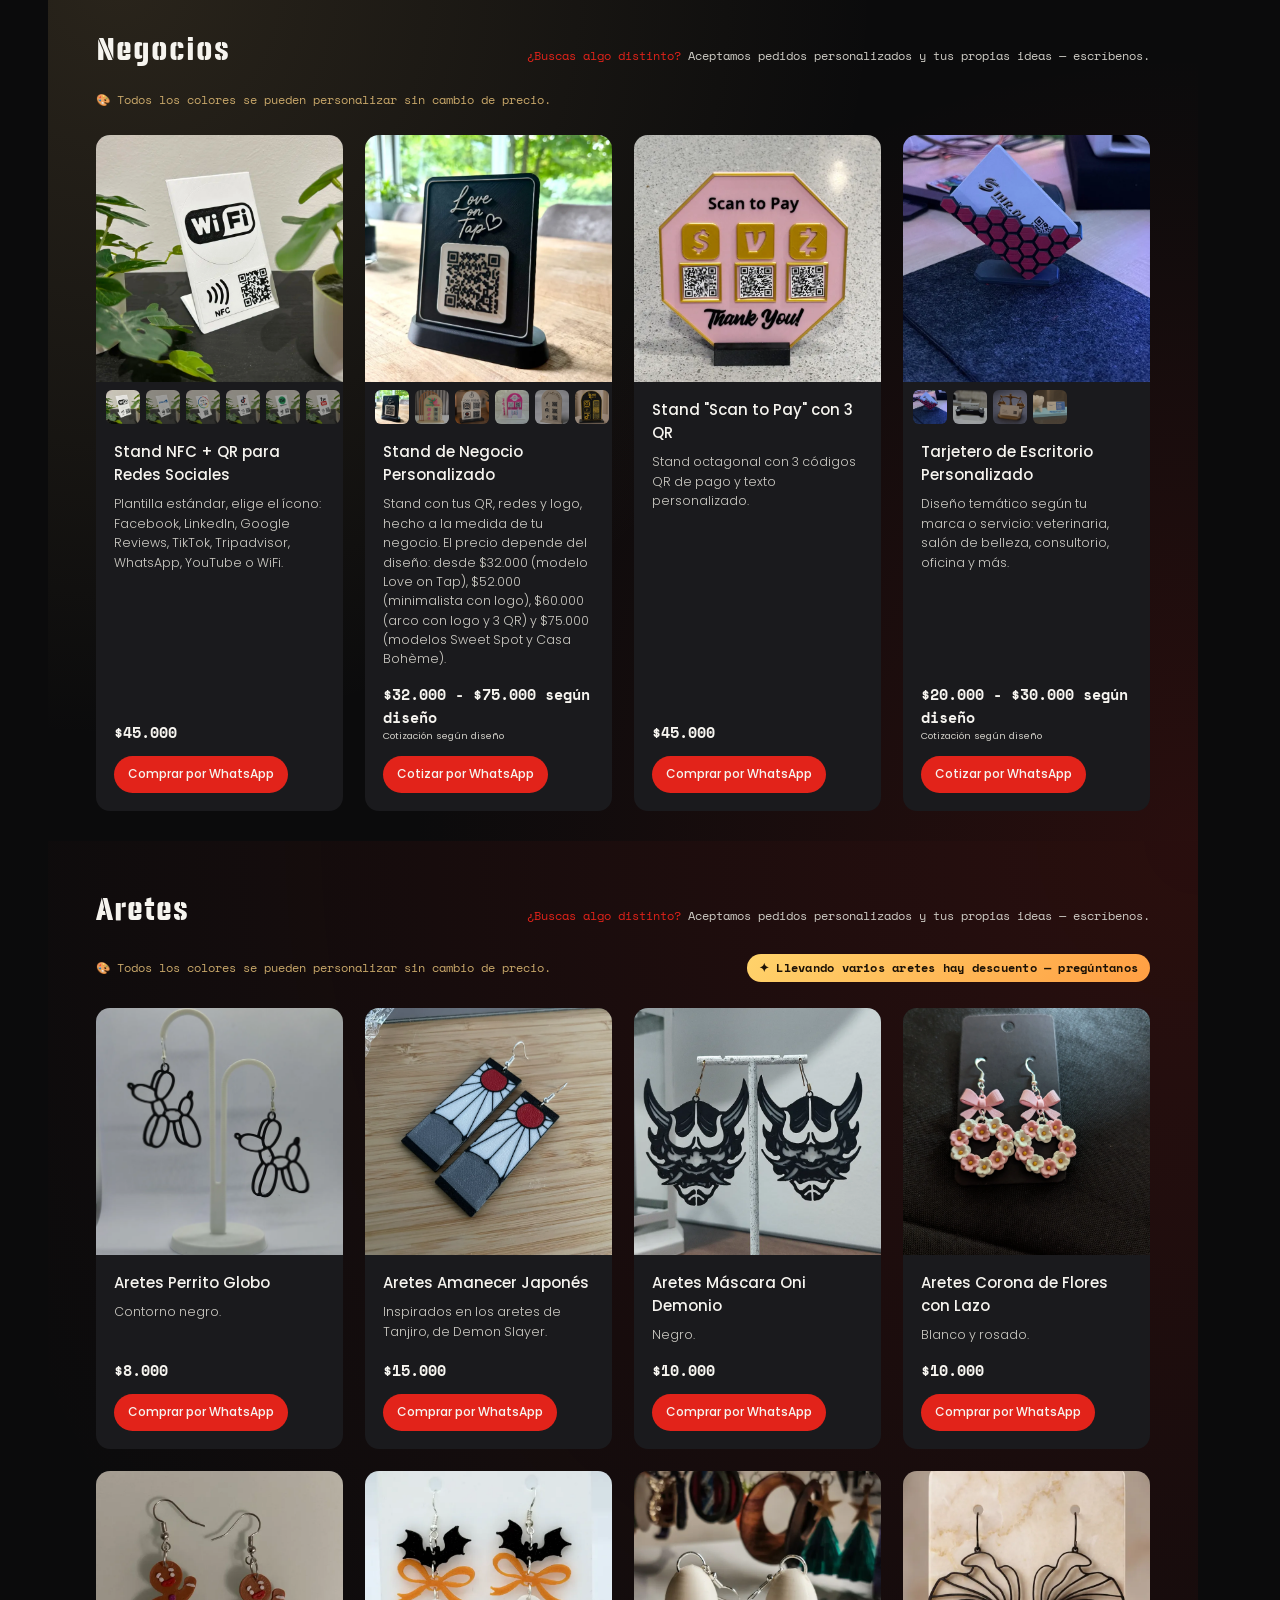
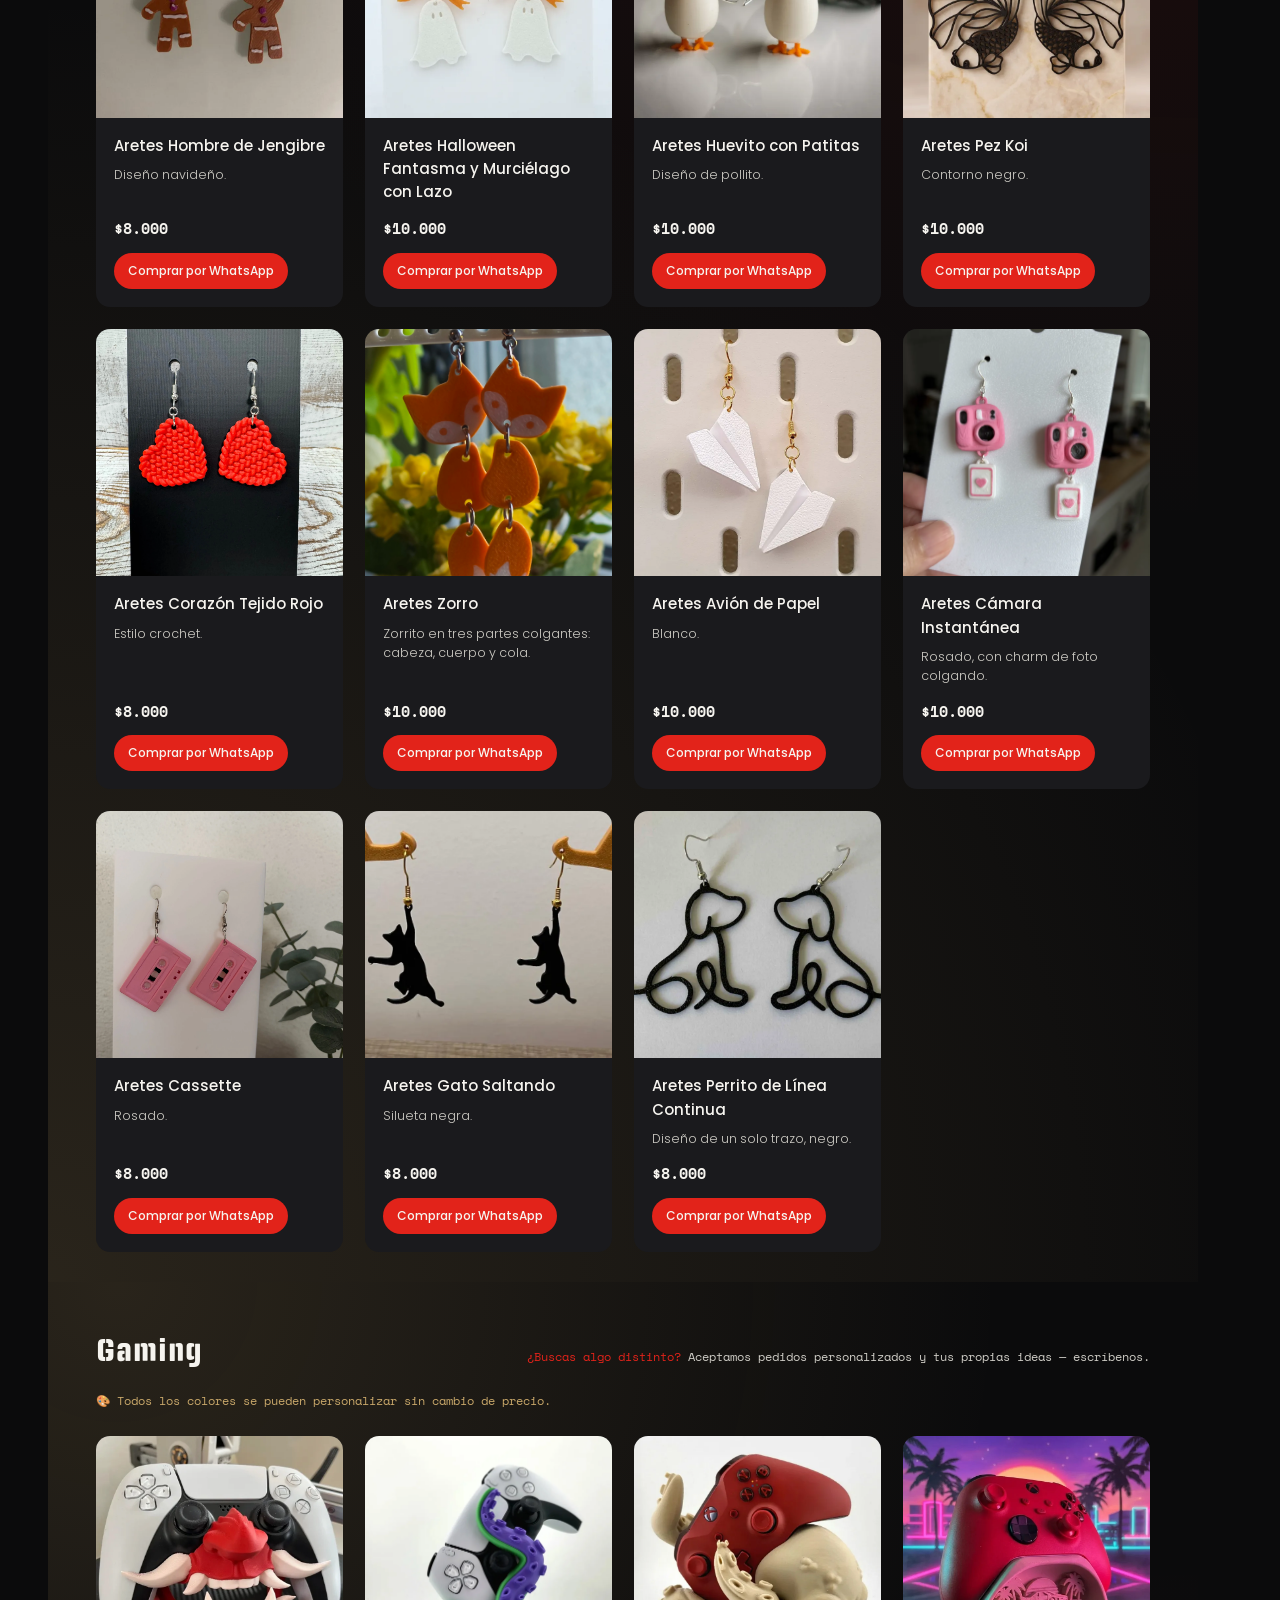
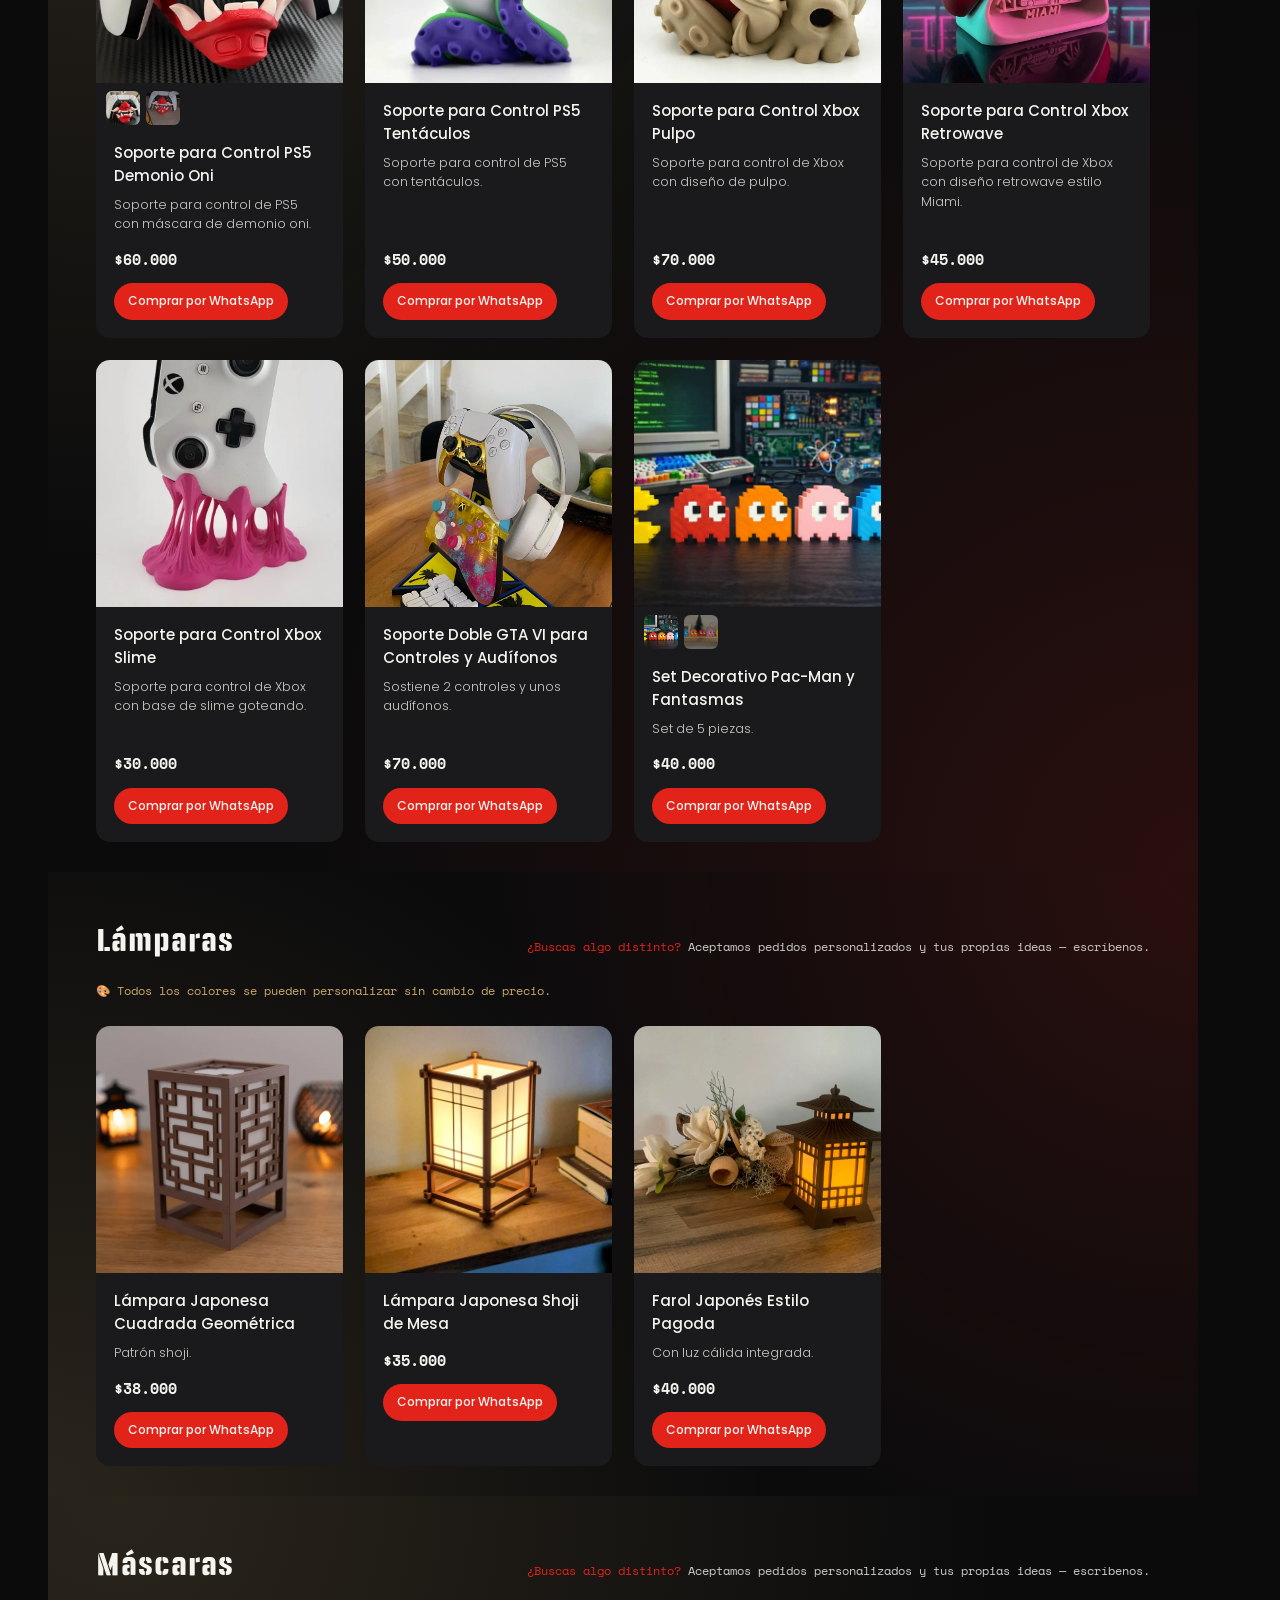
==== commit c035896a: "Navidad primero, Halloween plegable y nuevos productos - Navidad pasa al inicio con decoración (luce" ====
--- a/index.html
+++ b/index.html
@@ -40,25 +40,25 @@
   <p><strong>Aceptamos pedidos personalizados</strong> y cualquier idea que se te ocurra — escríbenos y lo hacemos realidad. Además, todos los colores se pueden personalizar sin cambio de precio.</p>
 </div>
 
-<!-- ============================ HALLOWEEN ============================ -->
-<section id="halloween" class="season season--halloween">
-  <div class="wrap">
-    <div class="season__head">
-      <h2 class="season__title">🎃 Halloween</h2>
-      <p class="season__note"><strong>¿Se te ocurre otra idea de temporada?</strong> Escríbenos, la creamos para ti.</p>
-      <p class="season__note season__note--color">🎨 Todos los colores se pueden personalizar sin cambio de precio.</p>
-    </div>
-    <div class="grid" id="grid-halloween"></div>
-  </div>
-</section>
-
 <!-- ============================= NAVIDAD ============================= -->
 <section id="navidad" class="season season--navidad">
-  <div class="wrap">
-    <div class="season__head">
-      <h2 class="season__title">🎄 Navidad</h2>
-      <p class="season__note"><strong>¿Quieres algo diferente para esta Navidad?</strong> Escríbenos y lo diseñamos juntos.</p>
-      <p class="season__note season__note--color">🎨 Todos los colores se pueden personalizar sin cambio de precio.</p>
+  <div class="xmas-lights" aria-hidden="true">
+    <span></span><span></span><span></span><span></span><span></span><span></span><span></span>
+    <span></span><span></span><span></span><span></span><span></span><span></span><span></span>
+  </div>
+  <div class="snow" aria-hidden="true">
+    <i>❄</i><i>❅</i><i>❆</i><i>❄</i><i>❅</i><i>❆</i><i>❄</i><i>❅</i><i>❆</i><i>❄</i><i>❅</i><i>❆</i>
+  </div>
+  <div class="wrap season__inner">
+    <div class="season__head season__head--xmas">
+      <div>
+        <p class="season__kicker">✦ Edición navideña ✦</p>
+        <h2 class="season__title">🎄 Navidad</h2>
+      </div>
+      <div class="season__notes">
+        <p class="season__note"><strong>¿Quieres algo diferente para esta Navidad?</strong> Escríbenos y lo diseñamos juntos.</p>
+        <p class="season__note season__note--color">🎨 Todos los colores se pueden personalizar sin cambio de precio.</p>
+      </div>
     </div>
     <div class="grid" id="grid-navidad"></div>
   </div>
@@ -75,6 +75,23 @@
     <!-- Las categorías se generan dinámicamente con js/app.js -->
   </div>
 </main>
+
+<!-- ============================ HALLOWEEN ============================ -->
+<section id="halloween" class="season season--halloween season--fold">
+  <div class="wrap">
+    <details class="fold" id="halloween-fold">
+      <summary class="fold__summary">
+        <span class="fold__title">🎃 Halloween</span>
+        <span class="fold__hint"><span class="fold__open-txt">Ver productos</span><span class="fold__close-txt">Ocultar</span></span>
+      </summary>
+      <div class="season__head">
+        <p class="season__note"><strong>¿Se te ocurre otra idea de temporada?</strong> Escríbenos, la creamos para ti.</p>
+        <p class="season__note season__note--color">🎨 Todos los colores se pueden personalizar sin cambio de precio.</p>
+      </div>
+      <div class="grid" id="grid-halloween"></div>
+    </details>
+  </div>
+</section>
 
 <div class="custom-banner wrap">
   <span class="custom-banner__icon">✦</span>
--- a/css/styles.css
+++ b/css/styles.css
@@ -210,9 +210,11 @@
 
 .season--navidad {
   background:
-    radial-gradient(circle at 85% 15%, rgba(46,139,87,0.20), transparent 45%),
-    radial-gradient(circle at 10% 85%, rgba(226,35,26,0.22), transparent 50%),
-    linear-gradient(180deg, var(--navidad-deep), var(--black) 70%);
+    radial-gradient(circle at 88% 12%, rgba(46,139,87,0.30), transparent 42%),
+    radial-gradient(circle at 8% 88%, rgba(226,35,26,0.32), transparent 48%),
+    radial-gradient(circle at 50% 0%, rgba(255,215,120,0.14), transparent 50%),
+    linear-gradient(180deg, #2a1015, #12080a 75%, var(--black));
+  padding-top: 96px;
 }
 
 .season__head {
@@ -385,6 +387,8 @@
   height: 100%;
   object-fit: cover;
 }
+
+.card__media img.zoomable { cursor: zoom-in; }
 
 .card__media--placeholder {
   flex-direction: column;
@@ -523,3 +527,202 @@
 @media (min-width: 641px) {
   body { padding-right: 34px; }
 }
+
+/* -------------------------------------------------------------------- */
+/* Lightbox — foto de producto en grande                                */
+/* -------------------------------------------------------------------- */
+
+body.no-scroll { overflow: hidden; }
+
+.lightbox {
+  position: fixed;
+  inset: 0;
+  z-index: 1000;
+  display: flex;
+  align-items: center;
+  justify-content: center;
+  padding: 30px;
+  background: rgba(6,6,7,0.92);
+  opacity: 0;
+  visibility: hidden;
+  transition: opacity .2s ease;
+  cursor: zoom-out;
+}
+
+.lightbox--open {
+  opacity: 1;
+  visibility: visible;
+}
+
+.lightbox img {
+  max-width: min(90vw, 900px);
+  max-height: 88vh;
+  width: auto;
+  height: auto;
+  object-fit: contain;
+  border-radius: 8px;
+  box-shadow: 0 30px 70px -20px rgba(0,0,0,0.8);
+  cursor: default;
+}
+
+
+/* -------------------------------------------------------------------- */
+/* Navidad: luces, nieve y encabezado festivo                            */
+/* -------------------------------------------------------------------- */
+
+.season__inner { position: relative; z-index: 2; }
+
+.xmas-lights {
+  position: absolute;
+  top: 0; left: 0; right: 0;
+  display: flex;
+  justify-content: space-around;
+  padding: 0 2%;
+  z-index: 3;
+  pointer-events: none;
+}
+
+.xmas-lights span {
+  display: block;
+  width: 14px;
+  height: 22px;
+  border-radius: 50% 50% 55% 55%;
+  margin-top: -4px;
+  background: var(--c, #e2231a);
+  box-shadow: 0 0 14px 3px var(--c, #e2231a);
+  animation: twinkle 2.4s ease-in-out infinite;
+}
+
+.xmas-lights span:nth-child(4n+1) { --c: #e2231a; animation-delay: 0s; }
+.xmas-lights span:nth-child(4n+2) { --c: #2fbf71; animation-delay: .6s; }
+.xmas-lights span:nth-child(4n+3) { --c: #ffd36b; animation-delay: 1.2s; }
+.xmas-lights span:nth-child(4n+4) { --c: #6ec1ff; animation-delay: 1.8s; }
+.xmas-lights span:nth-child(odd) { margin-top: 6px; }
+
+@keyframes twinkle {
+  0%, 100% { opacity: 1; }
+  50% { opacity: .35; }
+}
+
+.snow {
+  position: absolute;
+  inset: 0;
+  overflow: hidden;
+  z-index: 1;
+  pointer-events: none;
+}
+
+.snow i {
+  position: absolute;
+  top: -30px;
+  font-style: normal;
+  color: rgba(255,255,255,0.75);
+  font-size: 16px;
+  animation: snowfall 12s linear infinite;
+}
+
+.snow i:nth-child(1)  { left: 4%;  animation-duration: 11s; animation-delay: 0s;  font-size: 14px; }
+.snow i:nth-child(2)  { left: 12%; animation-duration: 15s; animation-delay: 2s;  font-size: 20px; }
+.snow i:nth-child(3)  { left: 21%; animation-duration: 12s; animation-delay: 5s;  font-size: 12px; }
+.snow i:nth-child(4)  { left: 30%; animation-duration: 16s; animation-delay: 1s;  font-size: 18px; }
+.snow i:nth-child(5)  { left: 39%; animation-duration: 13s; animation-delay: 7s;  font-size: 14px; }
+.snow i:nth-child(6)  { left: 48%; animation-duration: 17s; animation-delay: 3s;  font-size: 22px; }
+.snow i:nth-child(7)  { left: 57%; animation-duration: 12s; animation-delay: 9s;  font-size: 13px; }
+.snow i:nth-child(8)  { left: 66%; animation-duration: 14s; animation-delay: 4s;  font-size: 17px; }
+.snow i:nth-child(9)  { left: 74%; animation-duration: 16s; animation-delay: 8s;  font-size: 15px; }
+.snow i:nth-child(10) { left: 82%; animation-duration: 11s; animation-delay: 6s;  font-size: 19px; }
+.snow i:nth-child(11) { left: 90%; animation-duration: 15s; animation-delay: 10s; font-size: 13px; }
+.snow i:nth-child(12) { left: 96%; animation-duration: 13s; animation-delay: 2.5s; font-size: 16px; }
+
+@keyframes snowfall {
+  0%   { transform: translate3d(0, 0, 0) rotate(0deg); opacity: 0; }
+  10%  { opacity: 1; }
+  100% { transform: translate3d(28px, 105vh, 0) rotate(240deg); opacity: .2; }
+}
+
+.season__kicker {
+  font-family: var(--font-mono);
+  font-size: 12px;
+  letter-spacing: 0.22em;
+  text-transform: uppercase;
+  color: #ffd36b;
+  margin-bottom: 6px;
+}
+
+.season__head--xmas { align-items: flex-end; }
+.season--navidad .season__title { font-size: clamp(38px, 6vw, 64px); text-shadow: 0 0 30px rgba(226,35,26,0.45); }
+.season__notes { max-width: 340px; }
+
+.season--navidad .card {
+  box-shadow: 0 0 0 1px rgba(255,211,107,0.12);
+}
+
+@media (prefers-reduced-motion: reduce) {
+  .xmas-lights span, .snow i { animation: none; }
+  .snow { display: none; }
+}
+
+/* -------------------------------------------------------------------- */
+/* Halloween plegable (al final de la página)                            */
+/* -------------------------------------------------------------------- */
+
+.season--fold { padding: 40px var(--gutter); }
+
+.fold__summary {
+  list-style: none;
+  cursor: pointer;
+  display: flex;
+  align-items: center;
+  justify-content: space-between;
+  gap: 16px;
+  padding: 18px 22px;
+  background: rgba(255,255,255,0.04);
+  border-radius: var(--radius);
+}
+
+.fold__summary::-webkit-details-marker { display: none; }
+.fold__summary:hover { background: rgba(255,122,26,0.12); }
+
+.fold__title {
+  font-family: var(--font-display);
+  font-size: clamp(24px, 3vw, 34px);
+  color: #ffb877;
+  letter-spacing: 0.03em;
+}
+
+.fold__hint {
+  font-family: var(--font-mono);
+  font-size: 12px;
+  text-transform: uppercase;
+  letter-spacing: 0.1em;
+  color: var(--white-dim);
+  white-space: nowrap;
+}
+
+.fold__hint::after { content: " ▾"; }
+.fold[open] .fold__hint::after { content: " ▴"; }
+.fold__close-txt { display: none; }
+.fold[open] .fold__open-txt { display: none; }
+.fold[open] .fold__close-txt { display: inline; }
+
+.fold[open] .fold__summary { margin-bottom: 28px; }
+.fold .season__head { margin-bottom: 26px; }
+
+/* -------------------------------------------------------------------- */
+/* Nota de descuento en Aretes                                           */
+/* -------------------------------------------------------------------- */
+
+.category__badge {
+  display: inline-flex;
+  align-items: center;
+  gap: 6px;
+  margin-top: 8px;
+  padding: 5px 12px;
+  border-radius: 999px;
+  background: linear-gradient(135deg, #ffd36b, #ff9f43);
+  color: #1b1206;
+  font-family: var(--font-mono);
+  font-size: 11.5px;
+  font-weight: 700;
+  letter-spacing: 0.02em;
+}
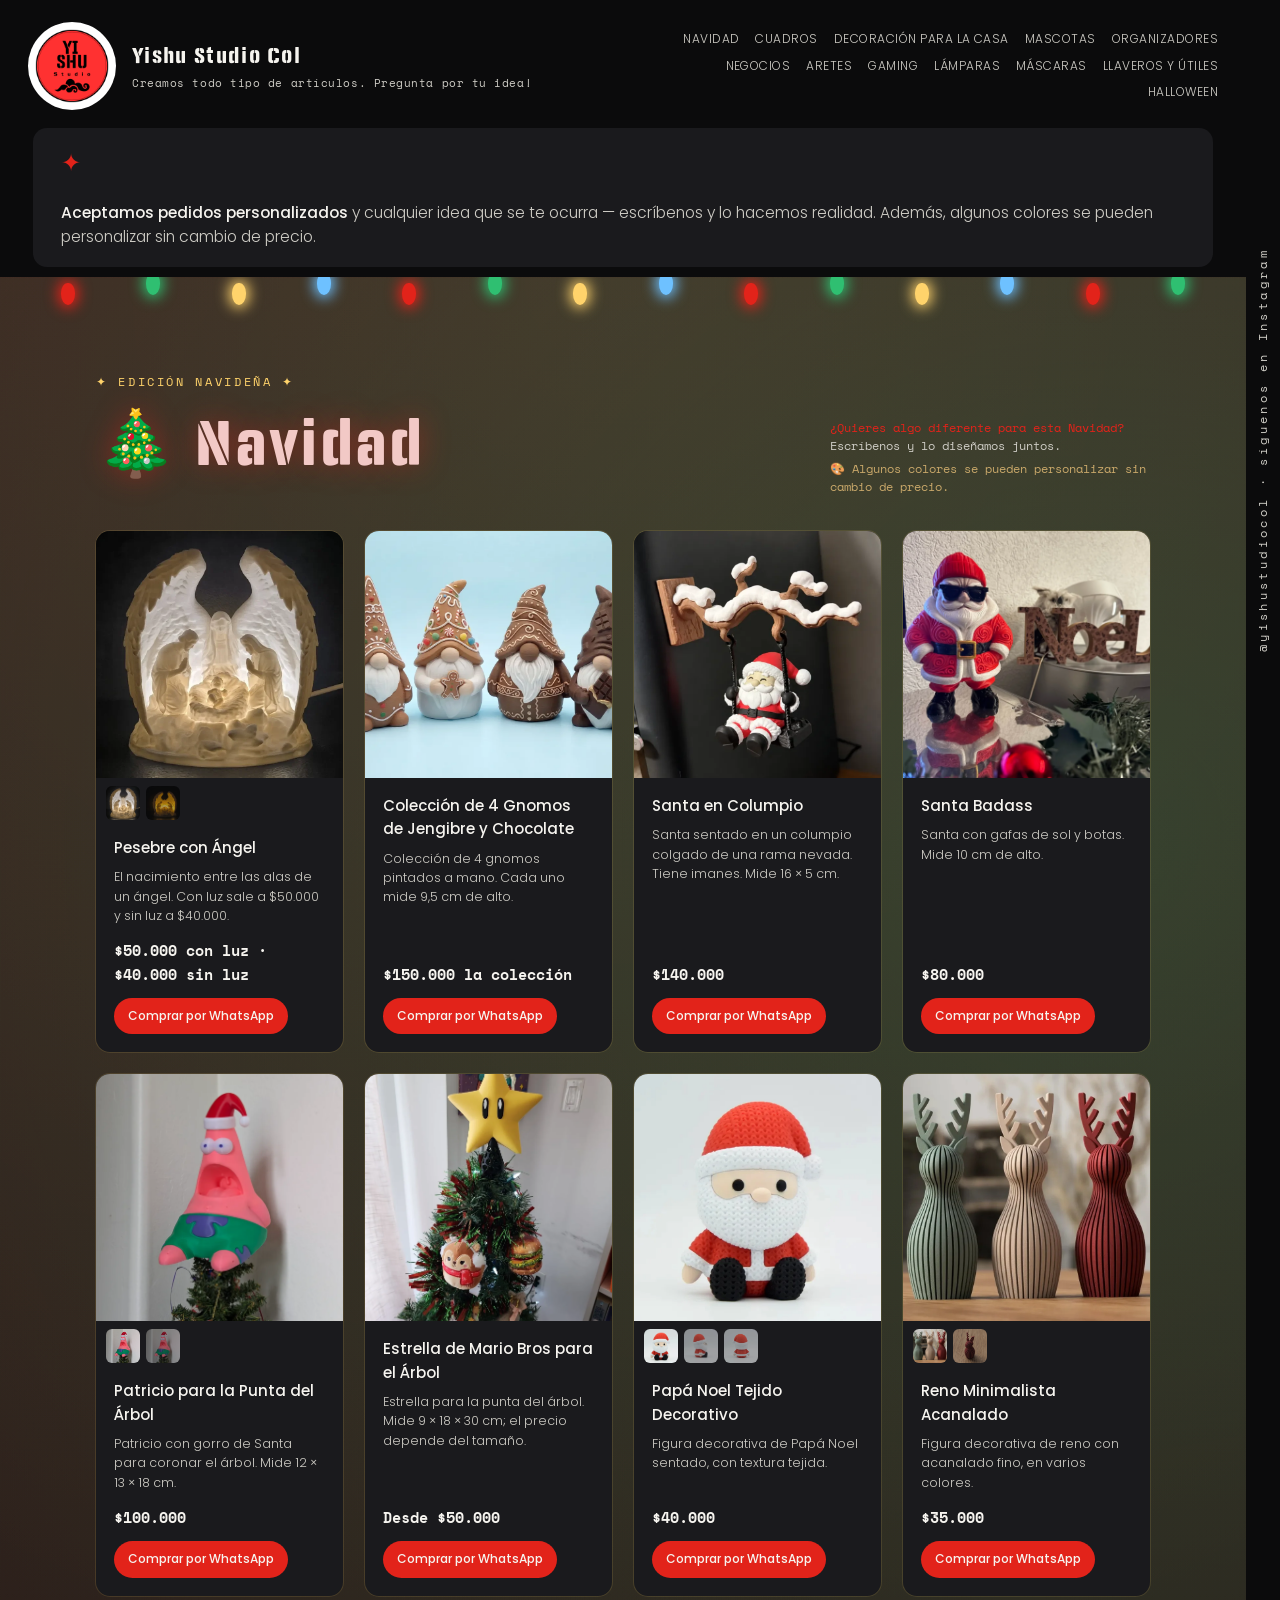
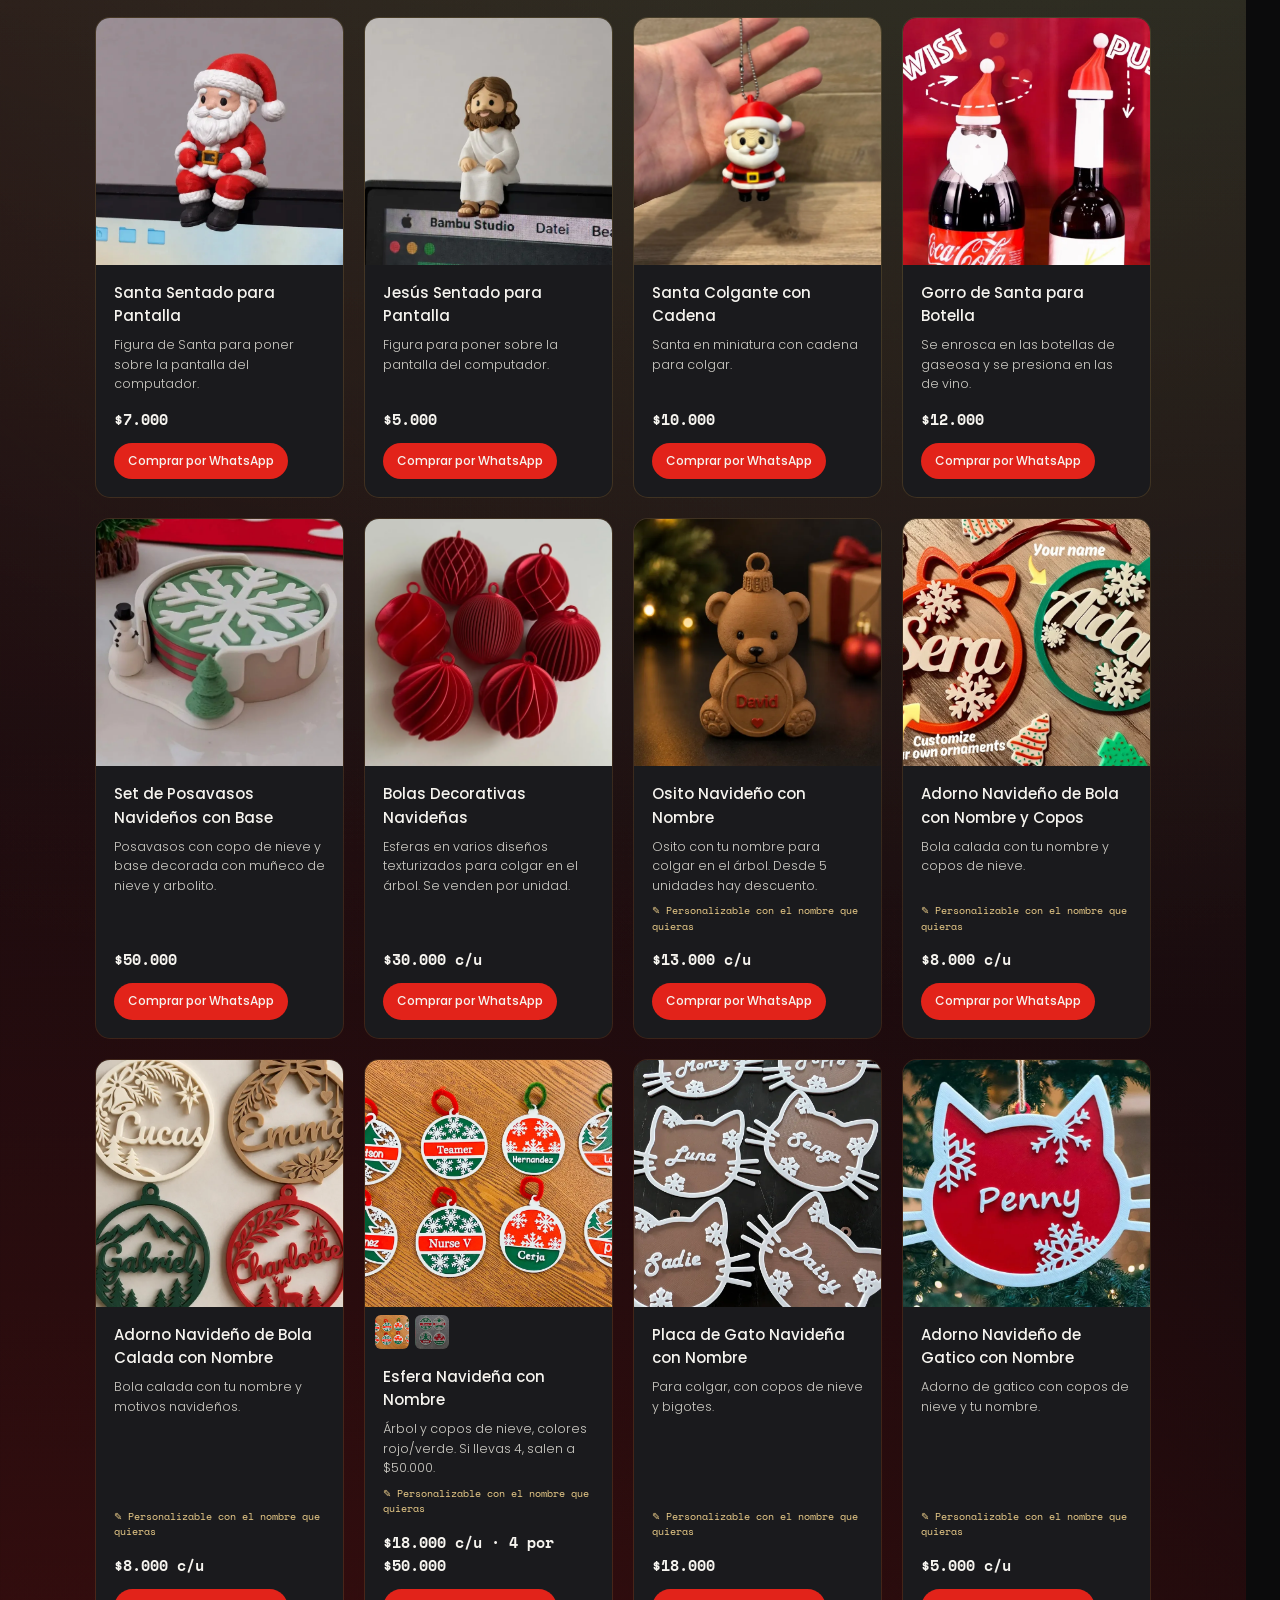
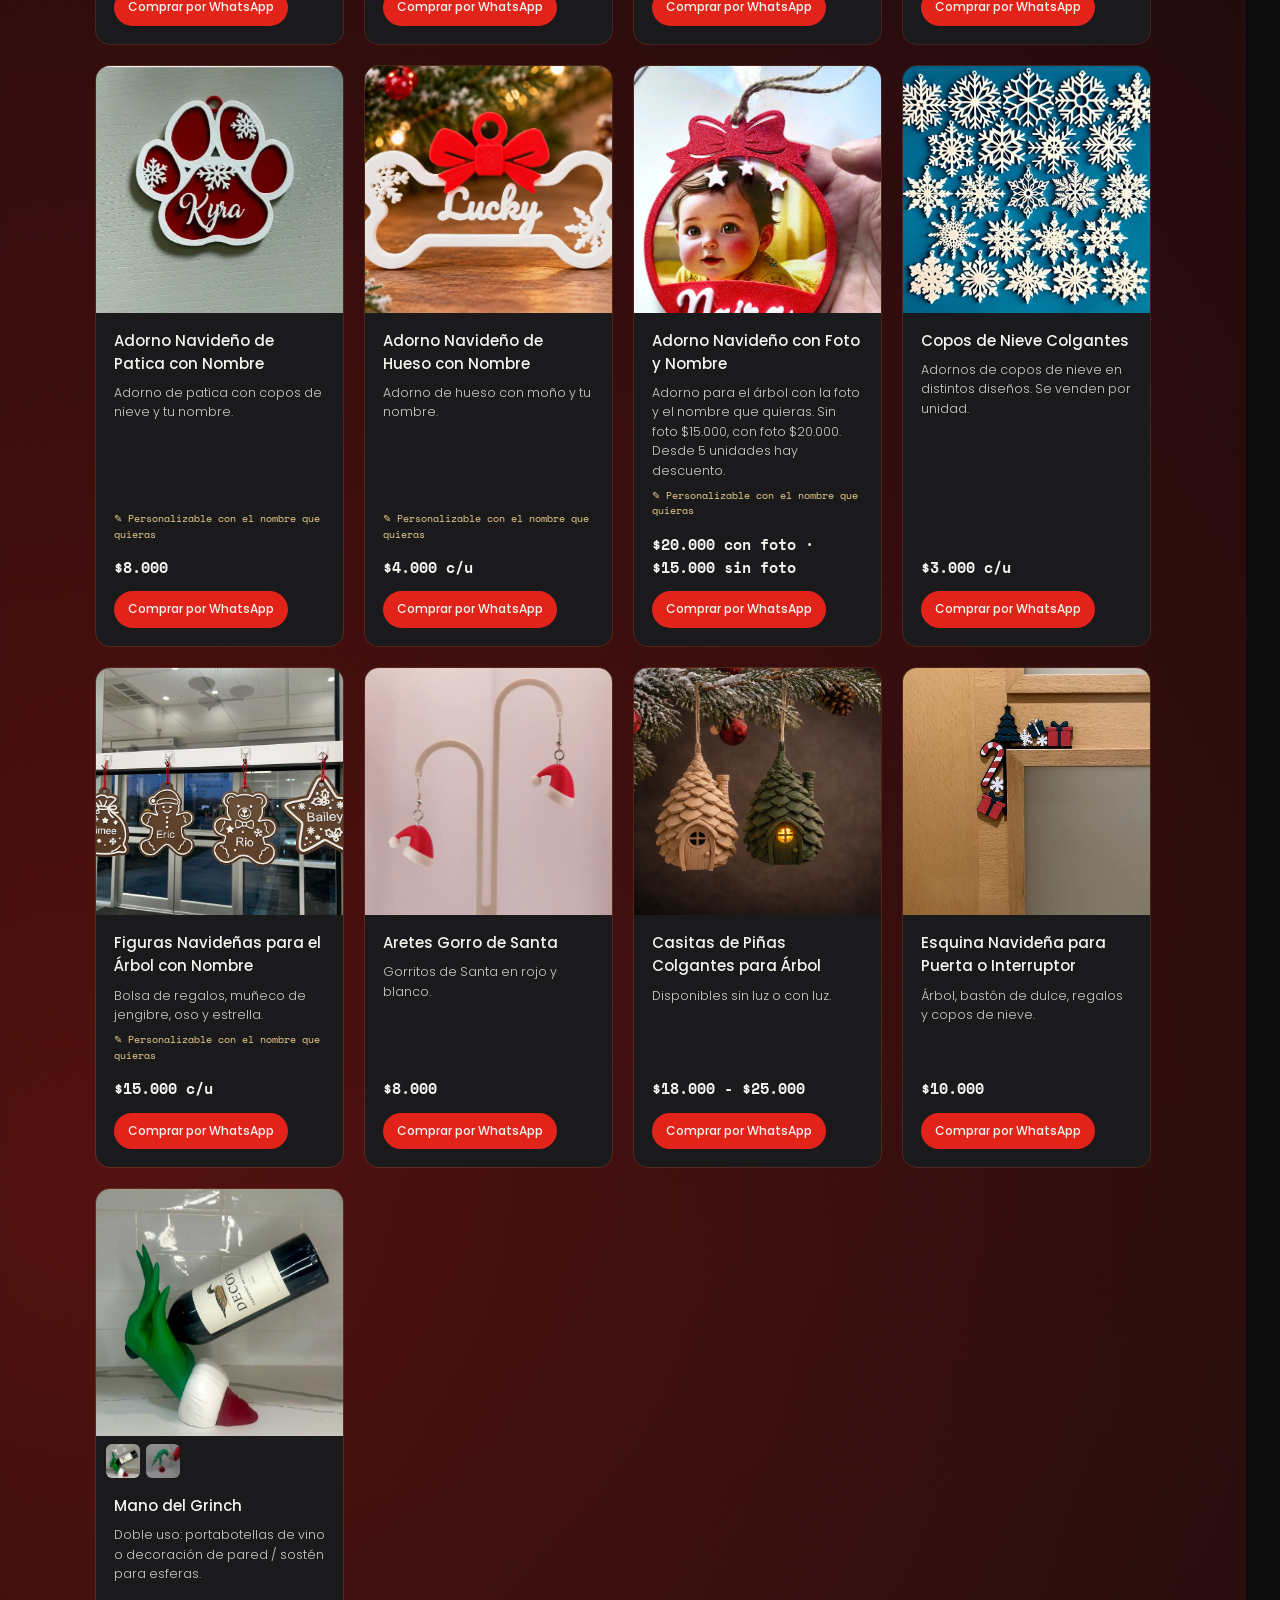
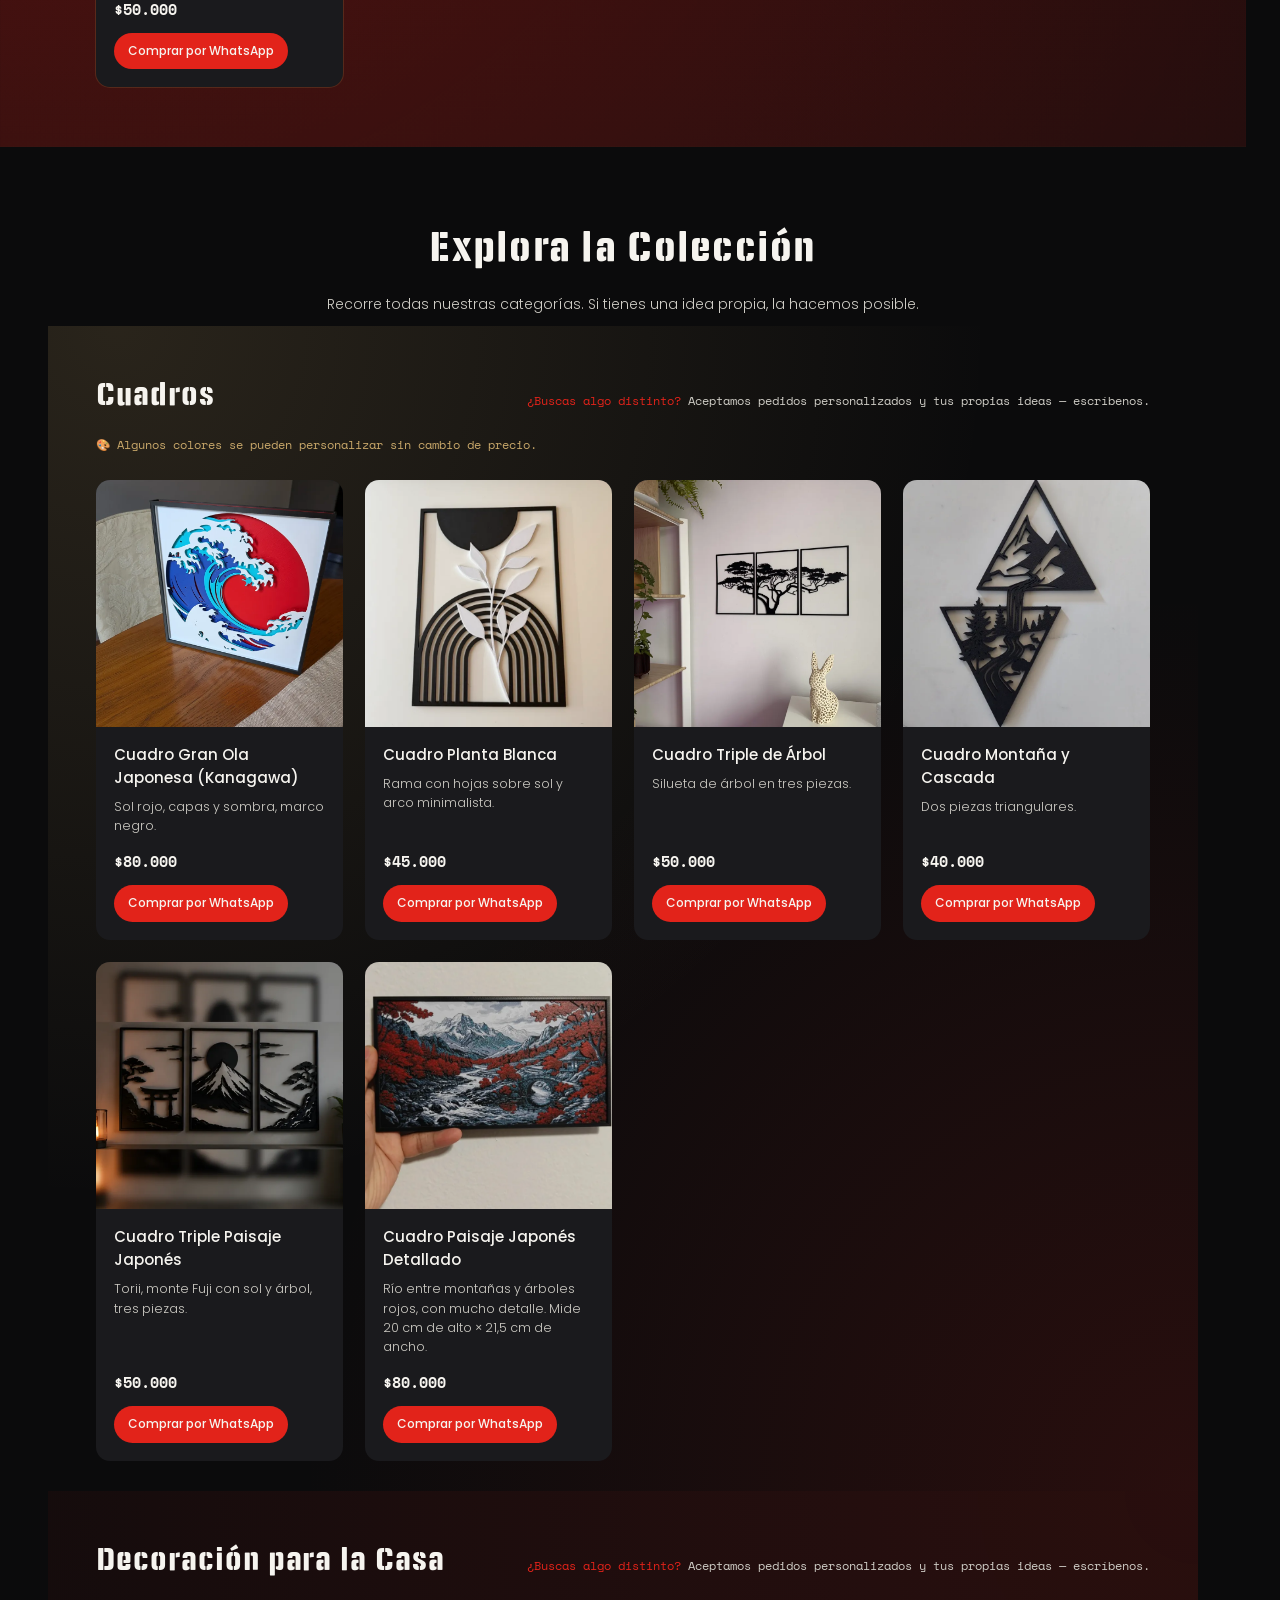
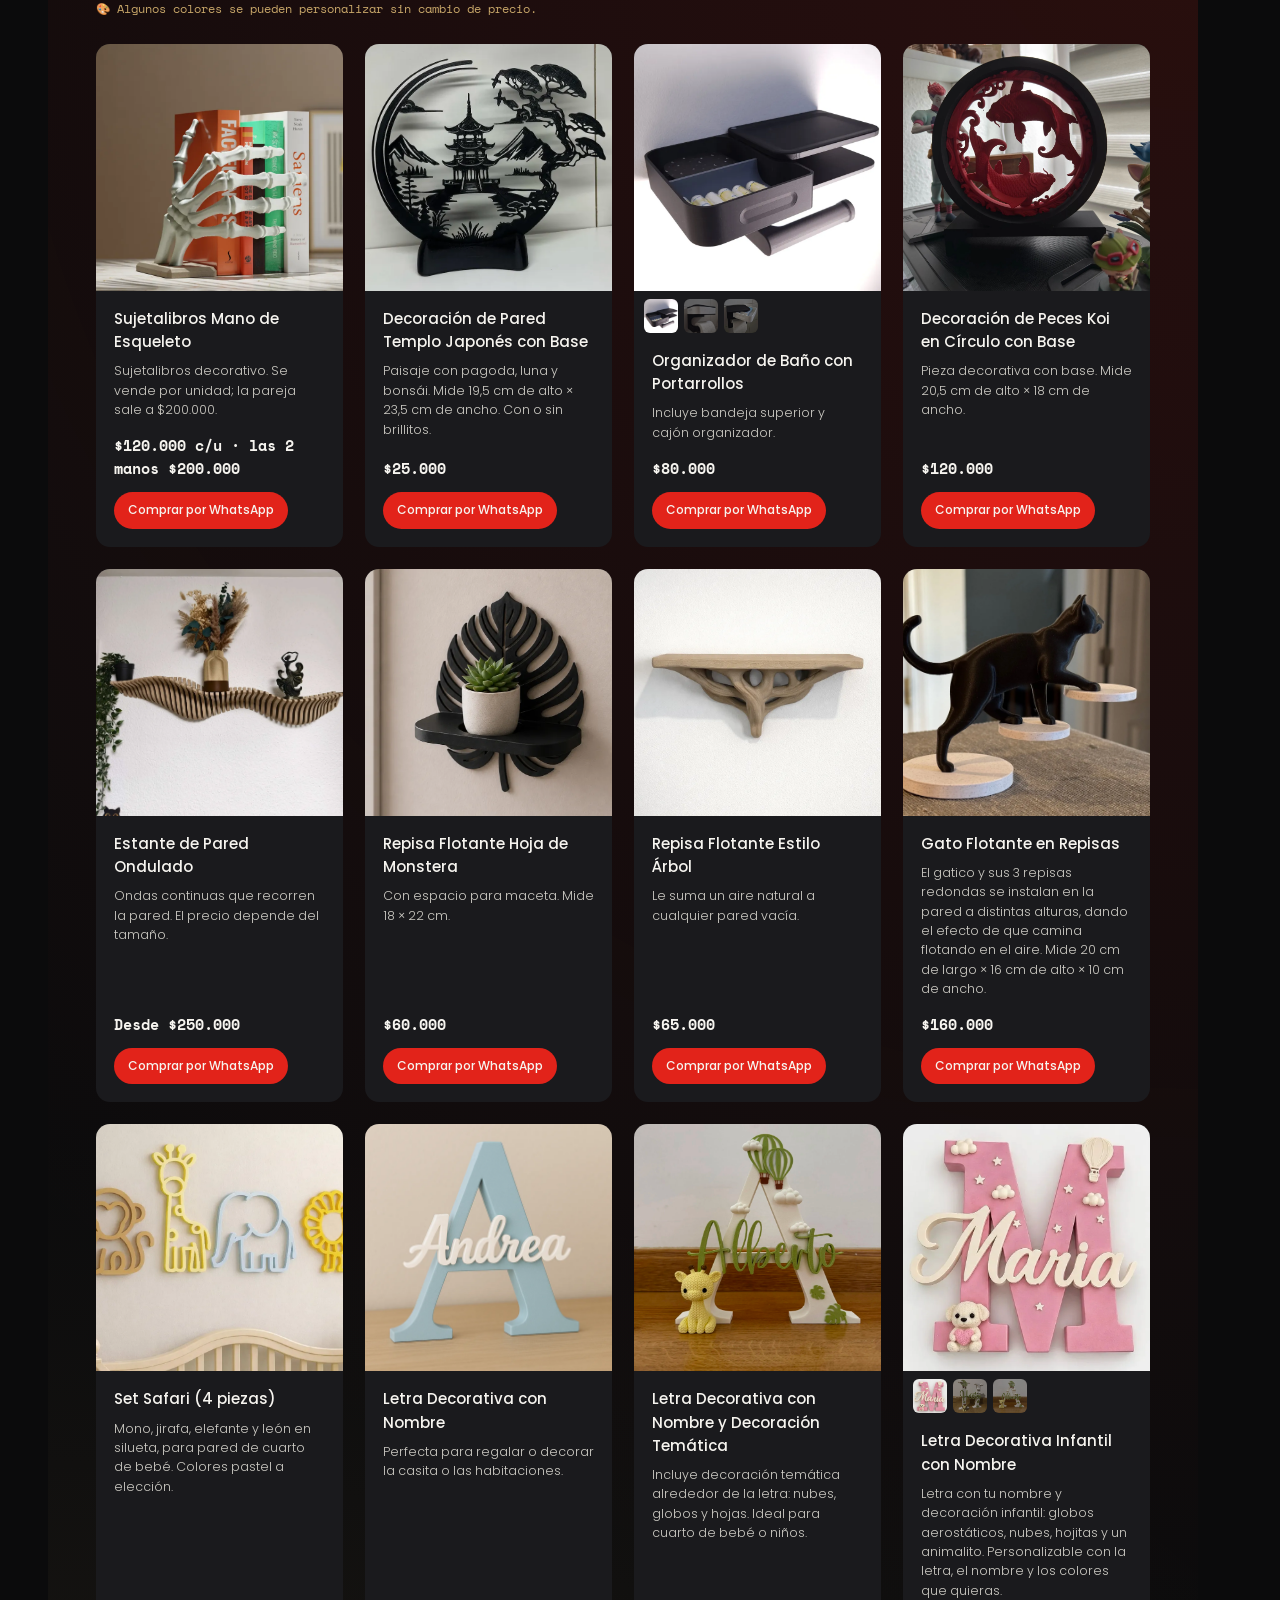
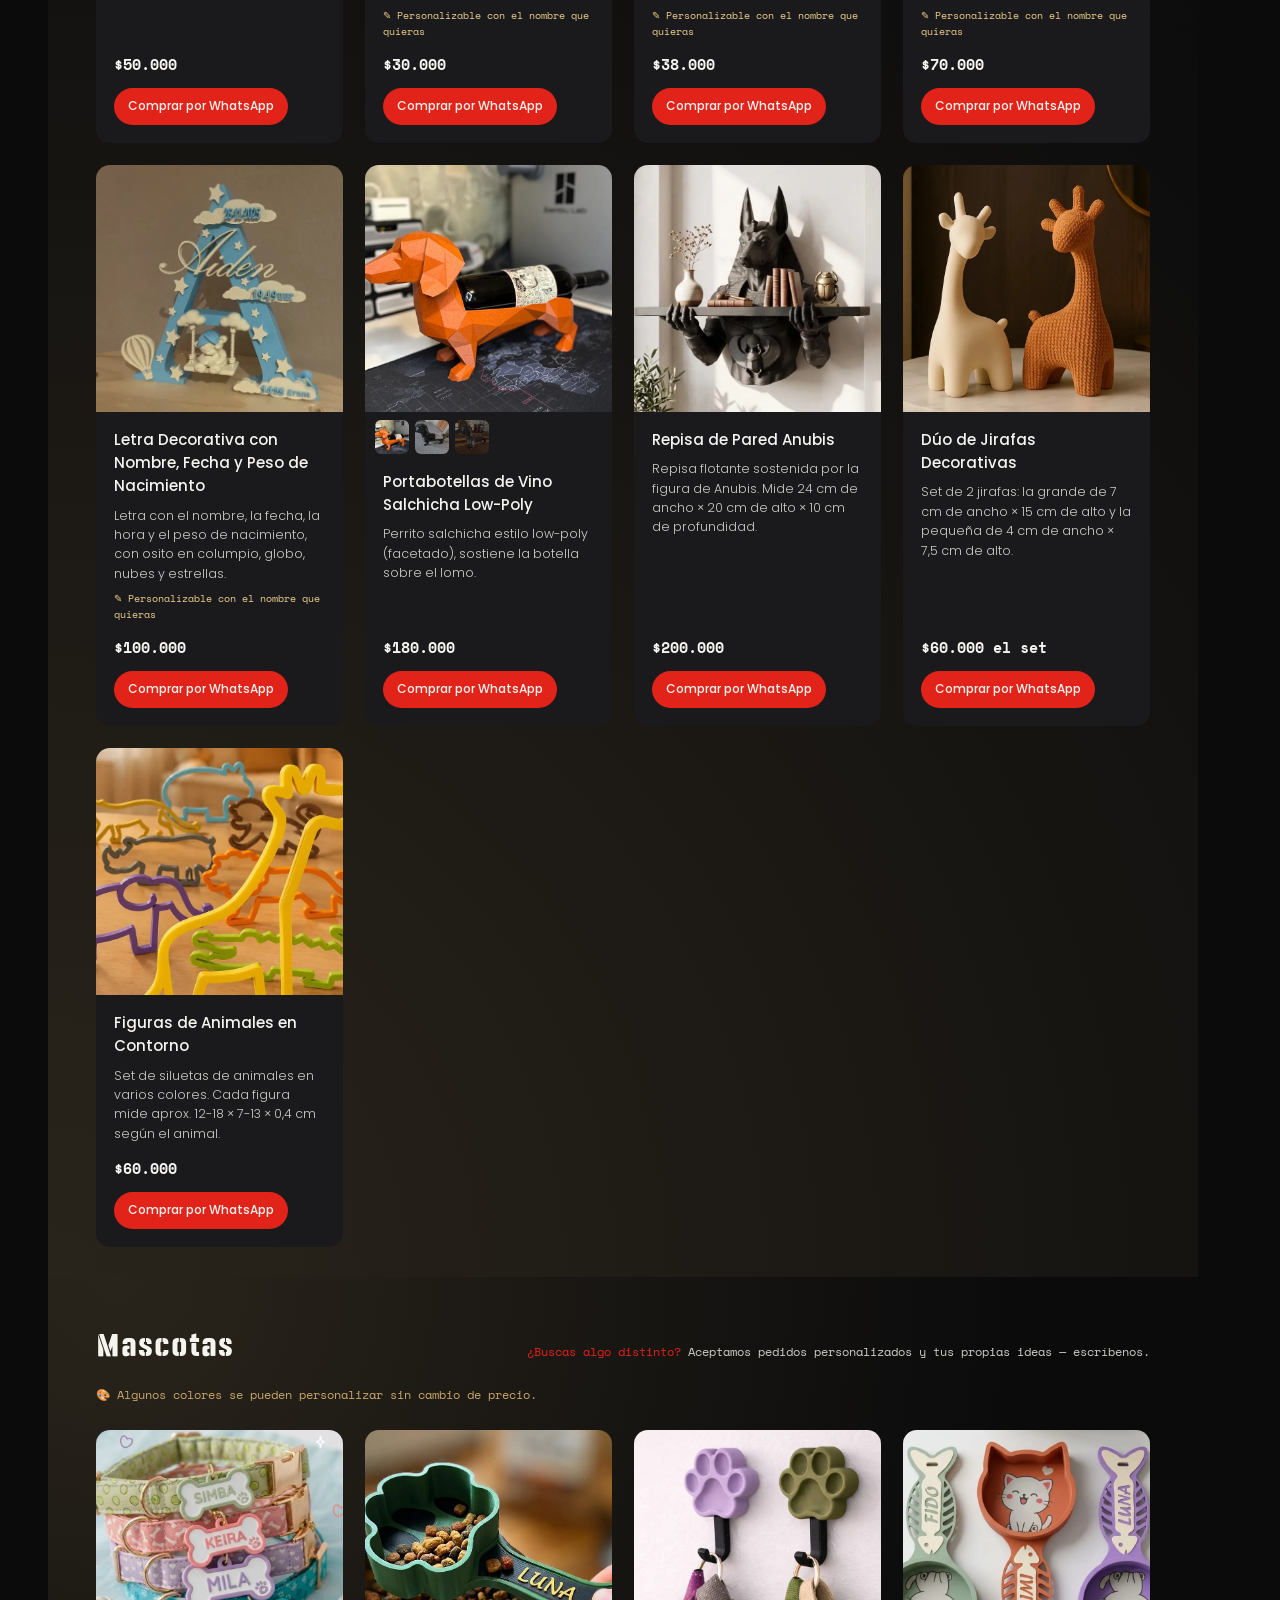
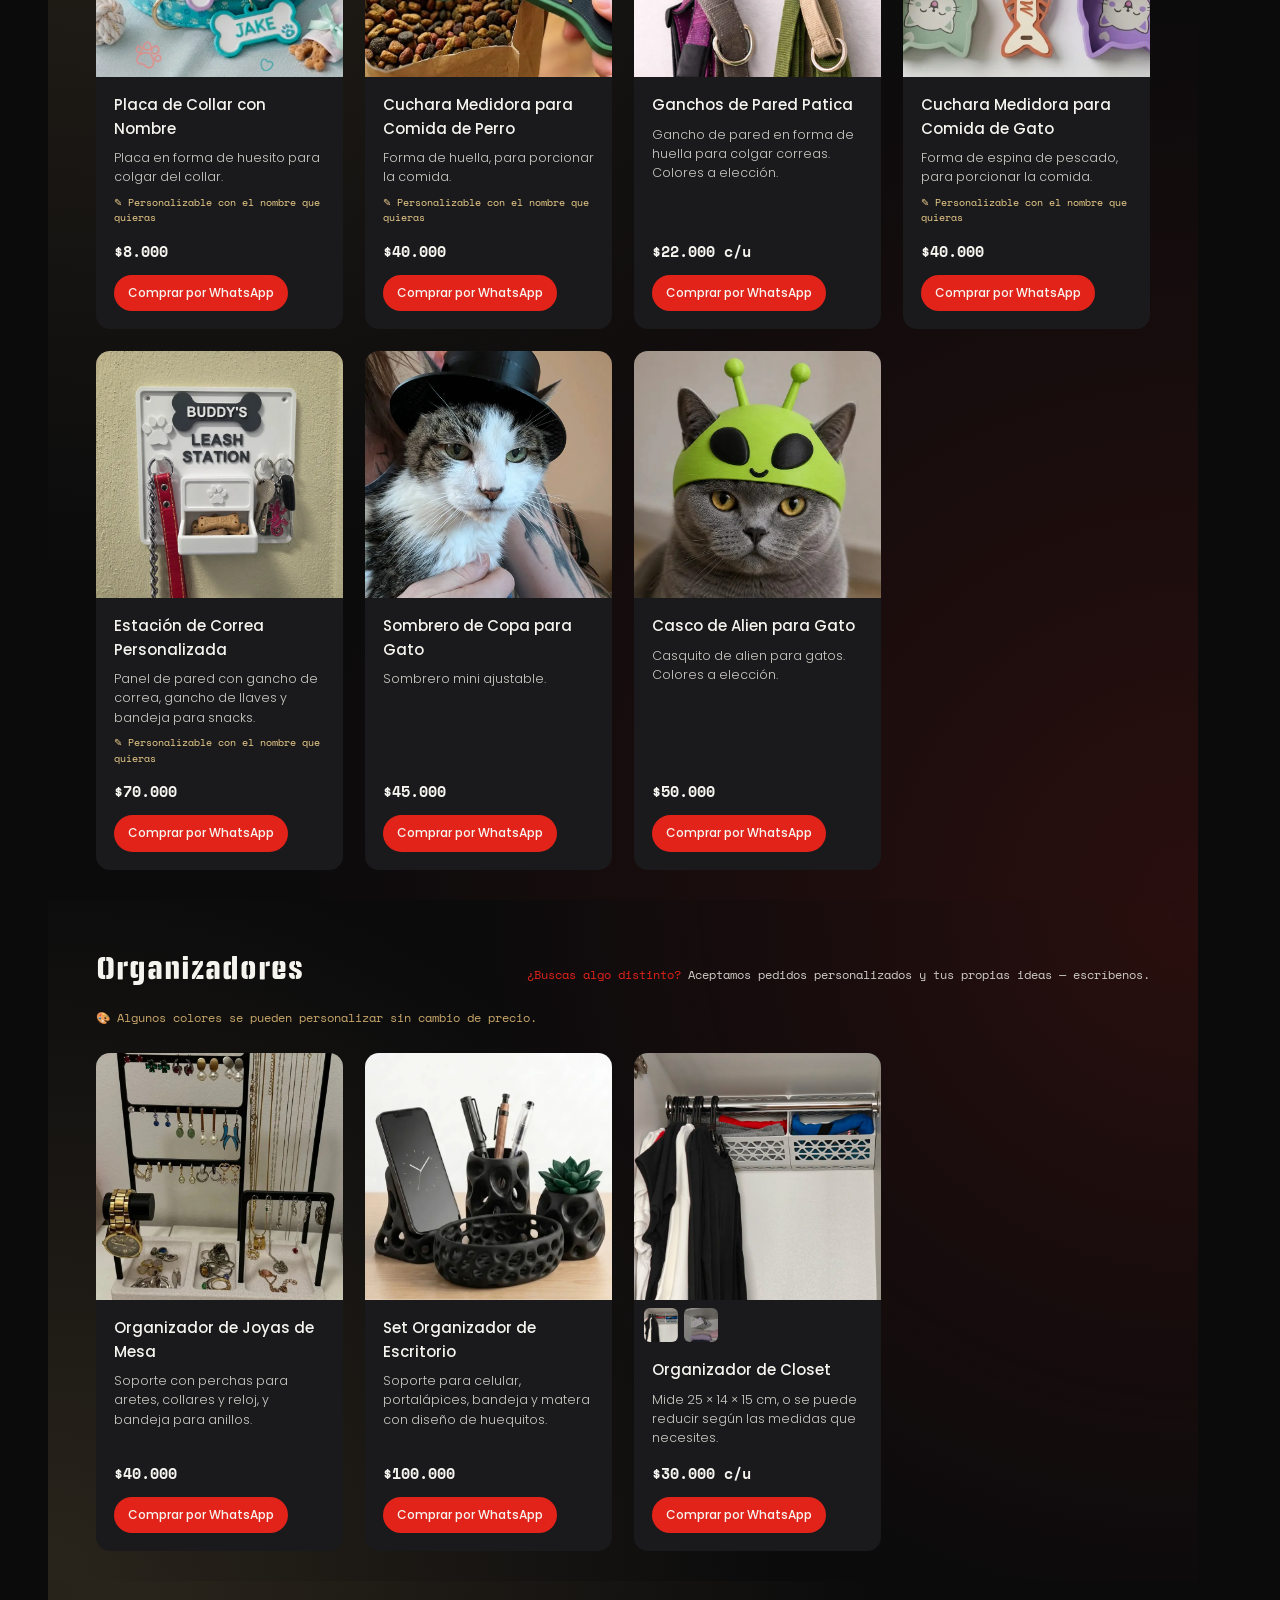
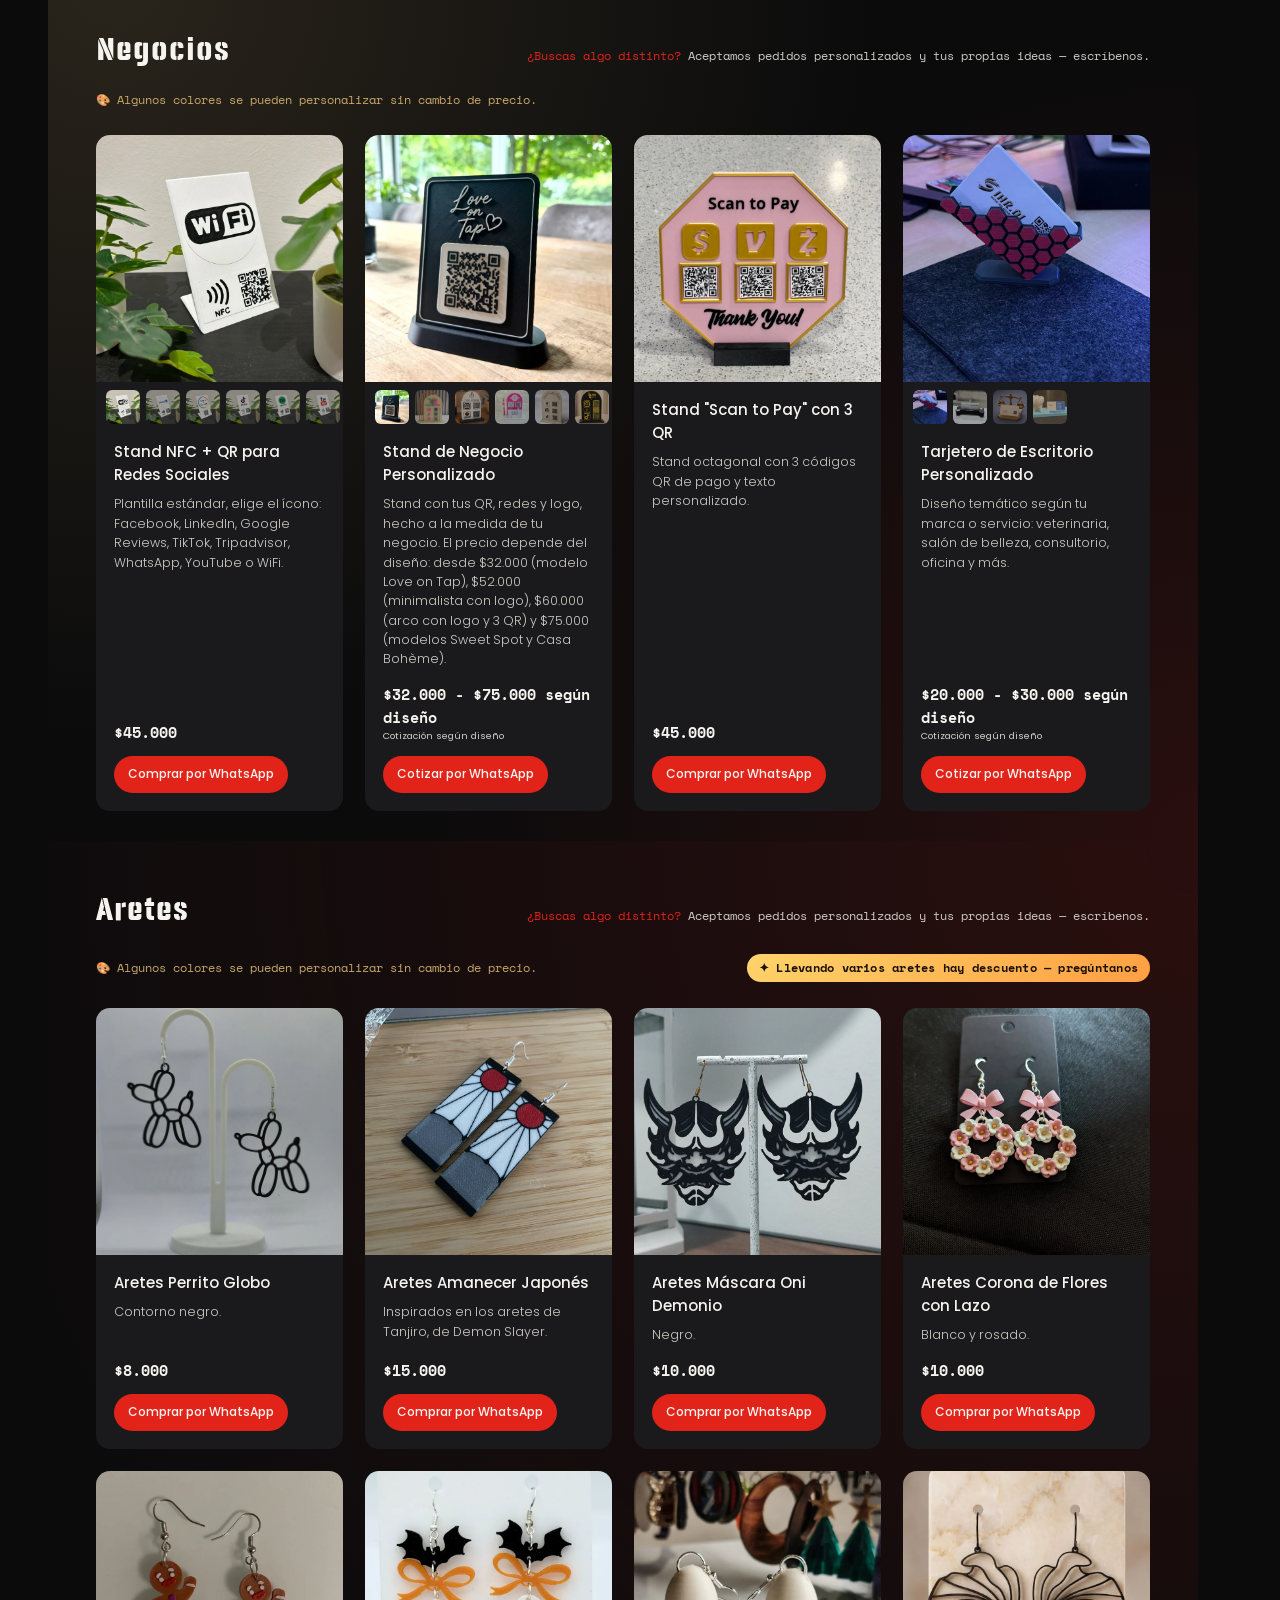
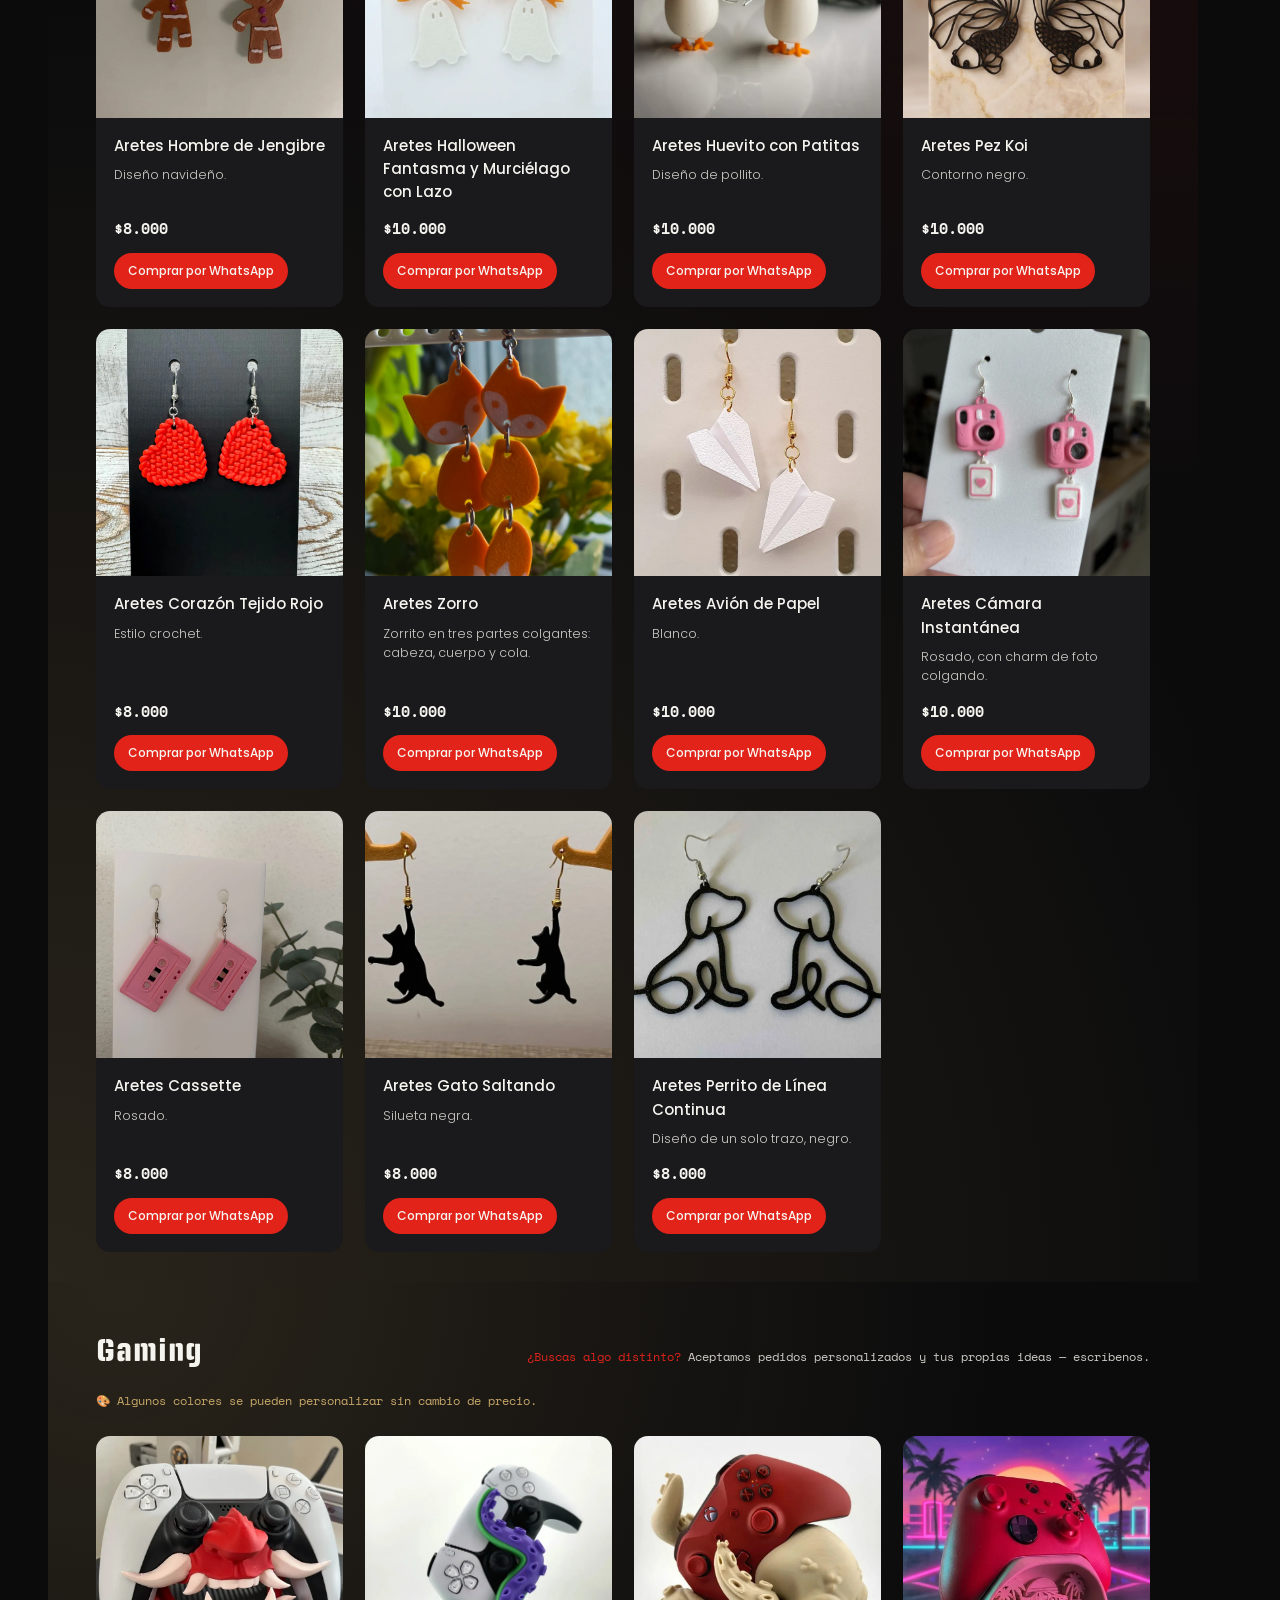
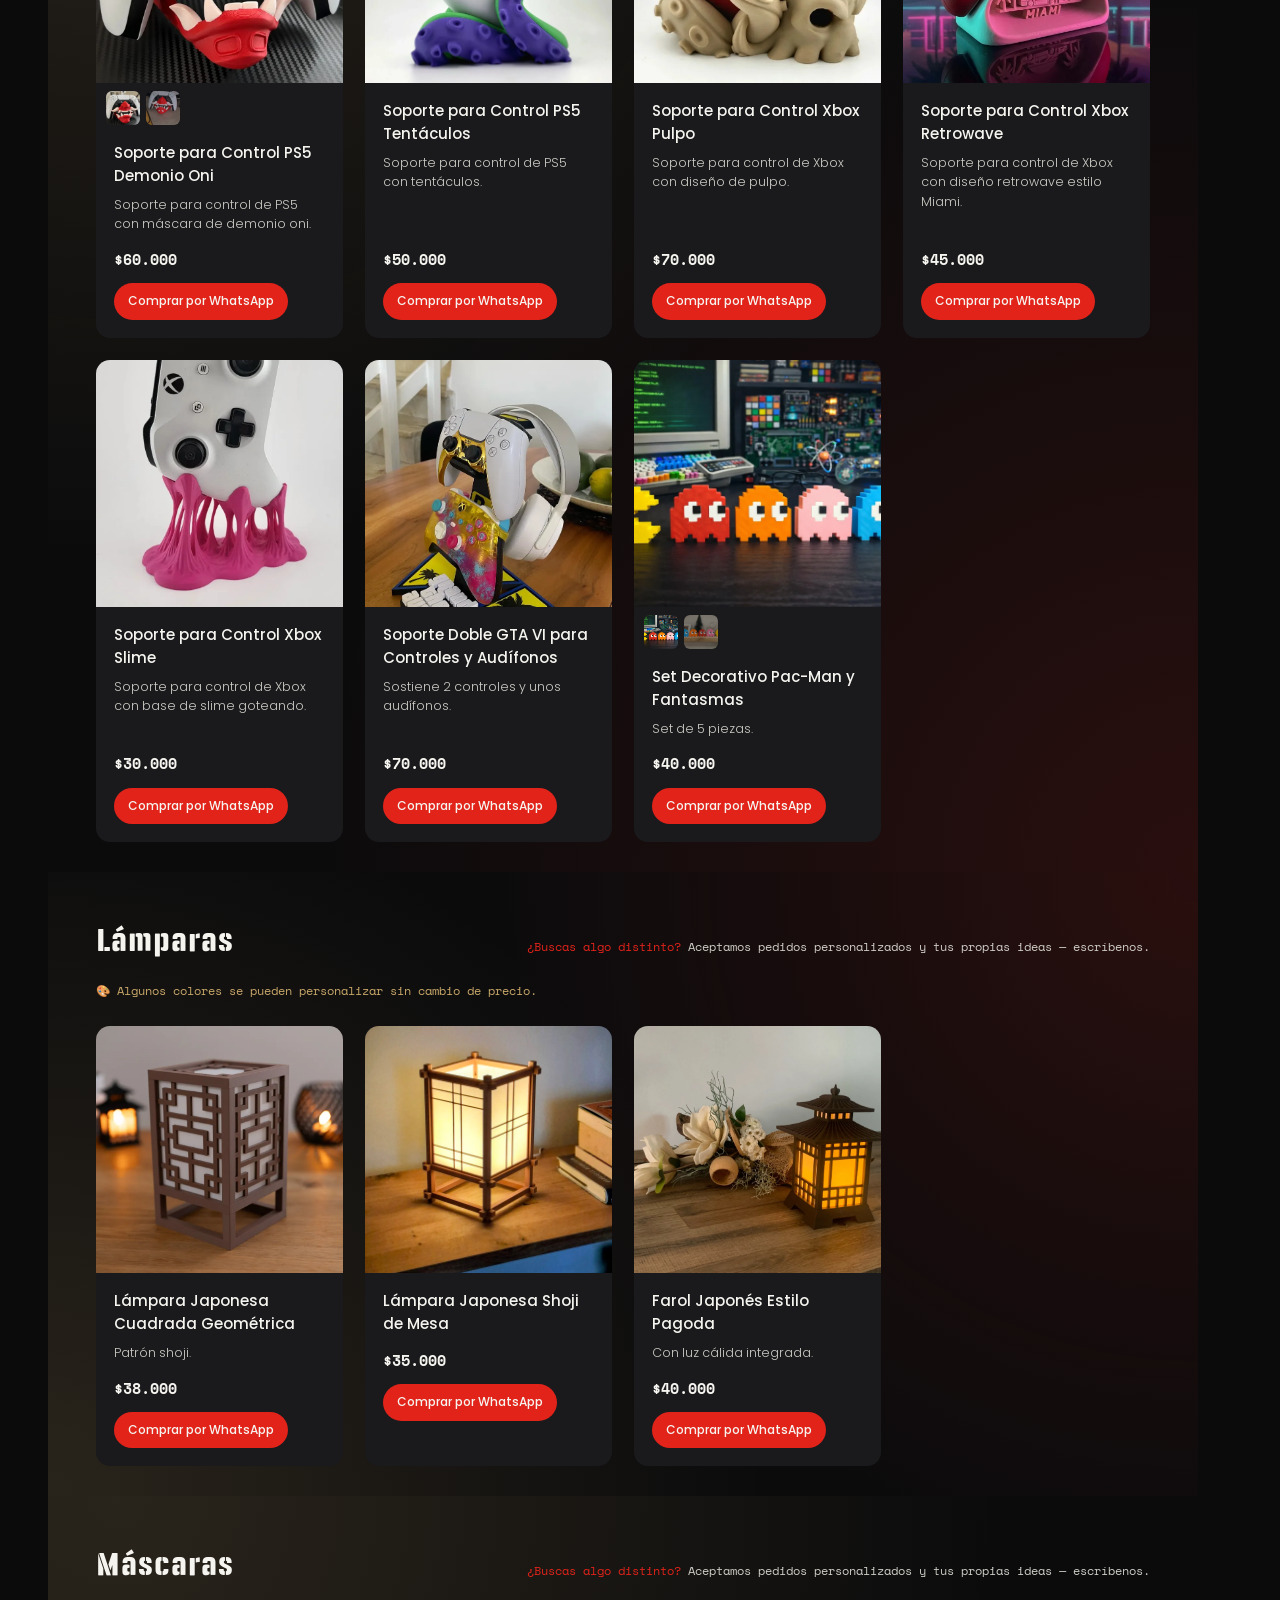
==== commit 3b0b1ced: "Quitar foto con marca de agua de la máscara oni y ajustar nota de colores - Máscara Inferior Oni Dem" ====
--- a/index.html
+++ b/index.html
@@ -37,7 +37,7 @@
 
 <div class="custom-banner wrap">
   <span class="custom-banner__icon">✦</span>
-  <p><strong>Aceptamos pedidos personalizados</strong> y cualquier idea que se te ocurra — escríbenos y lo hacemos realidad. Además, todos los colores se pueden personalizar sin cambio de precio.</p>
+  <p><strong>Aceptamos pedidos personalizados</strong> y cualquier idea que se te ocurra — escríbenos y lo hacemos realidad. Además, algunos colores se pueden personalizar sin cambio de precio.</p>
 </div>
 
 <!-- ============================= NAVIDAD ============================= -->
@@ -57,7 +57,7 @@
       </div>
       <div class="season__notes">
         <p class="season__note"><strong>¿Quieres algo diferente para esta Navidad?</strong> Escríbenos y lo diseñamos juntos.</p>
-        <p class="season__note season__note--color">🎨 Todos los colores se pueden personalizar sin cambio de precio.</p>
+        <p class="season__note season__note--color">🎨 Algunos colores se pueden personalizar sin cambio de precio.</p>
       </div>
     </div>
     <div class="grid" id="grid-navidad"></div>
@@ -86,7 +86,7 @@
       </summary>
       <div class="season__head">
         <p class="season__note"><strong>¿Se te ocurre otra idea de temporada?</strong> Escríbenos, la creamos para ti.</p>
-        <p class="season__note season__note--color">🎨 Todos los colores se pueden personalizar sin cambio de precio.</p>
+        <p class="season__note season__note--color">🎨 Algunos colores se pueden personalizar sin cambio de precio.</p>
       </div>
       <div class="grid" id="grid-halloween"></div>
     </details>
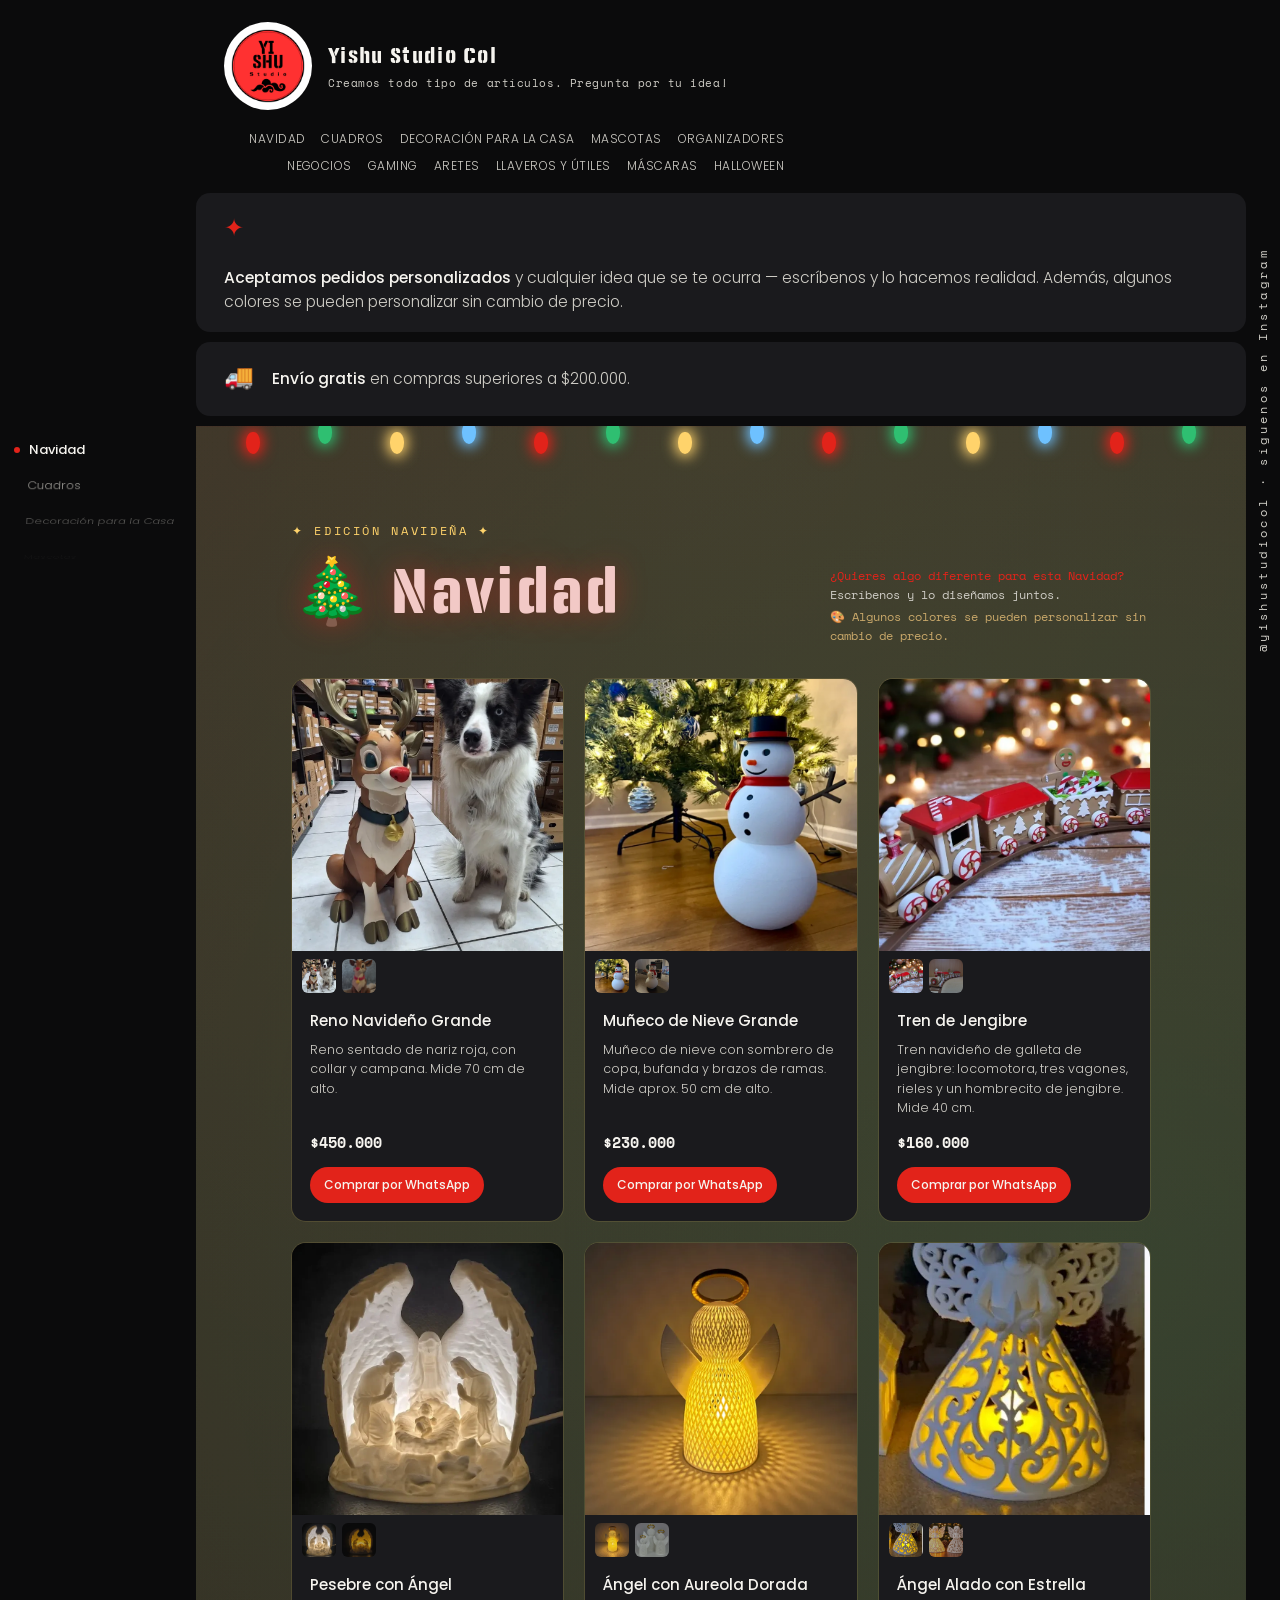
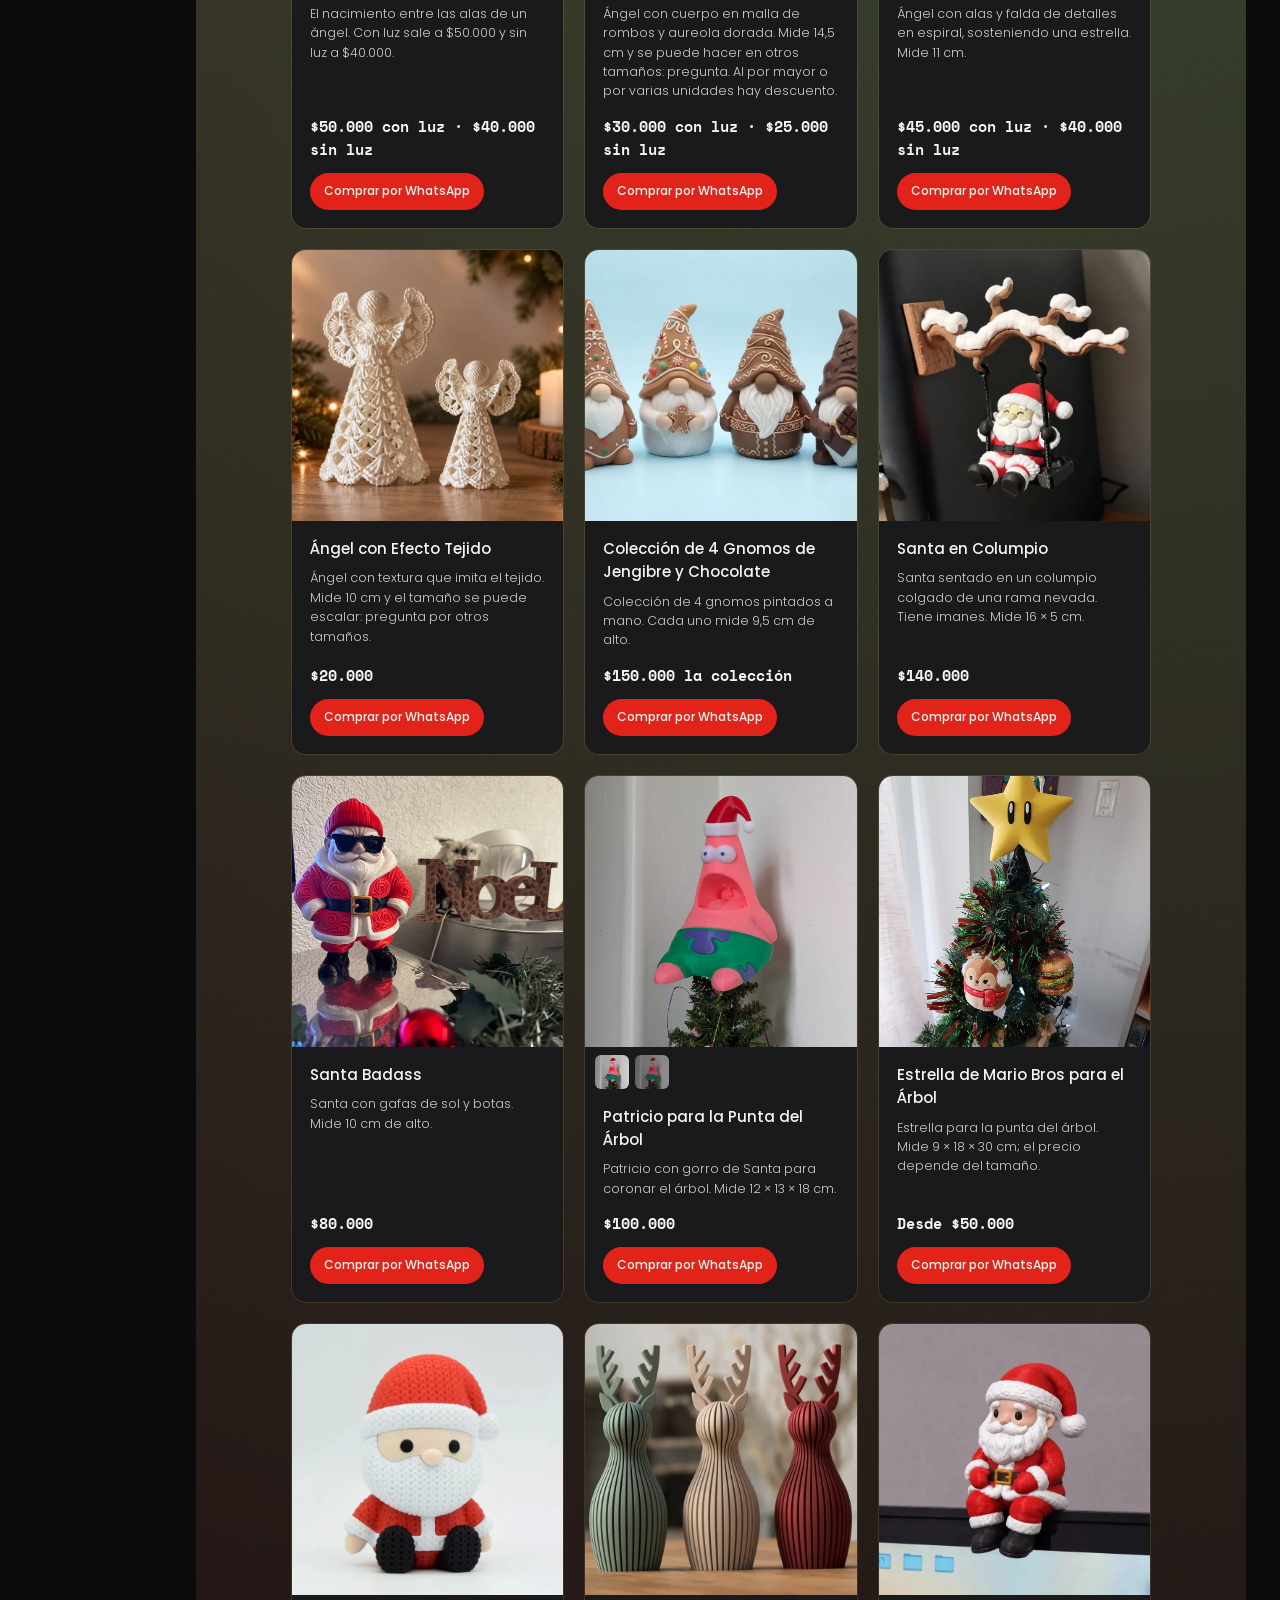
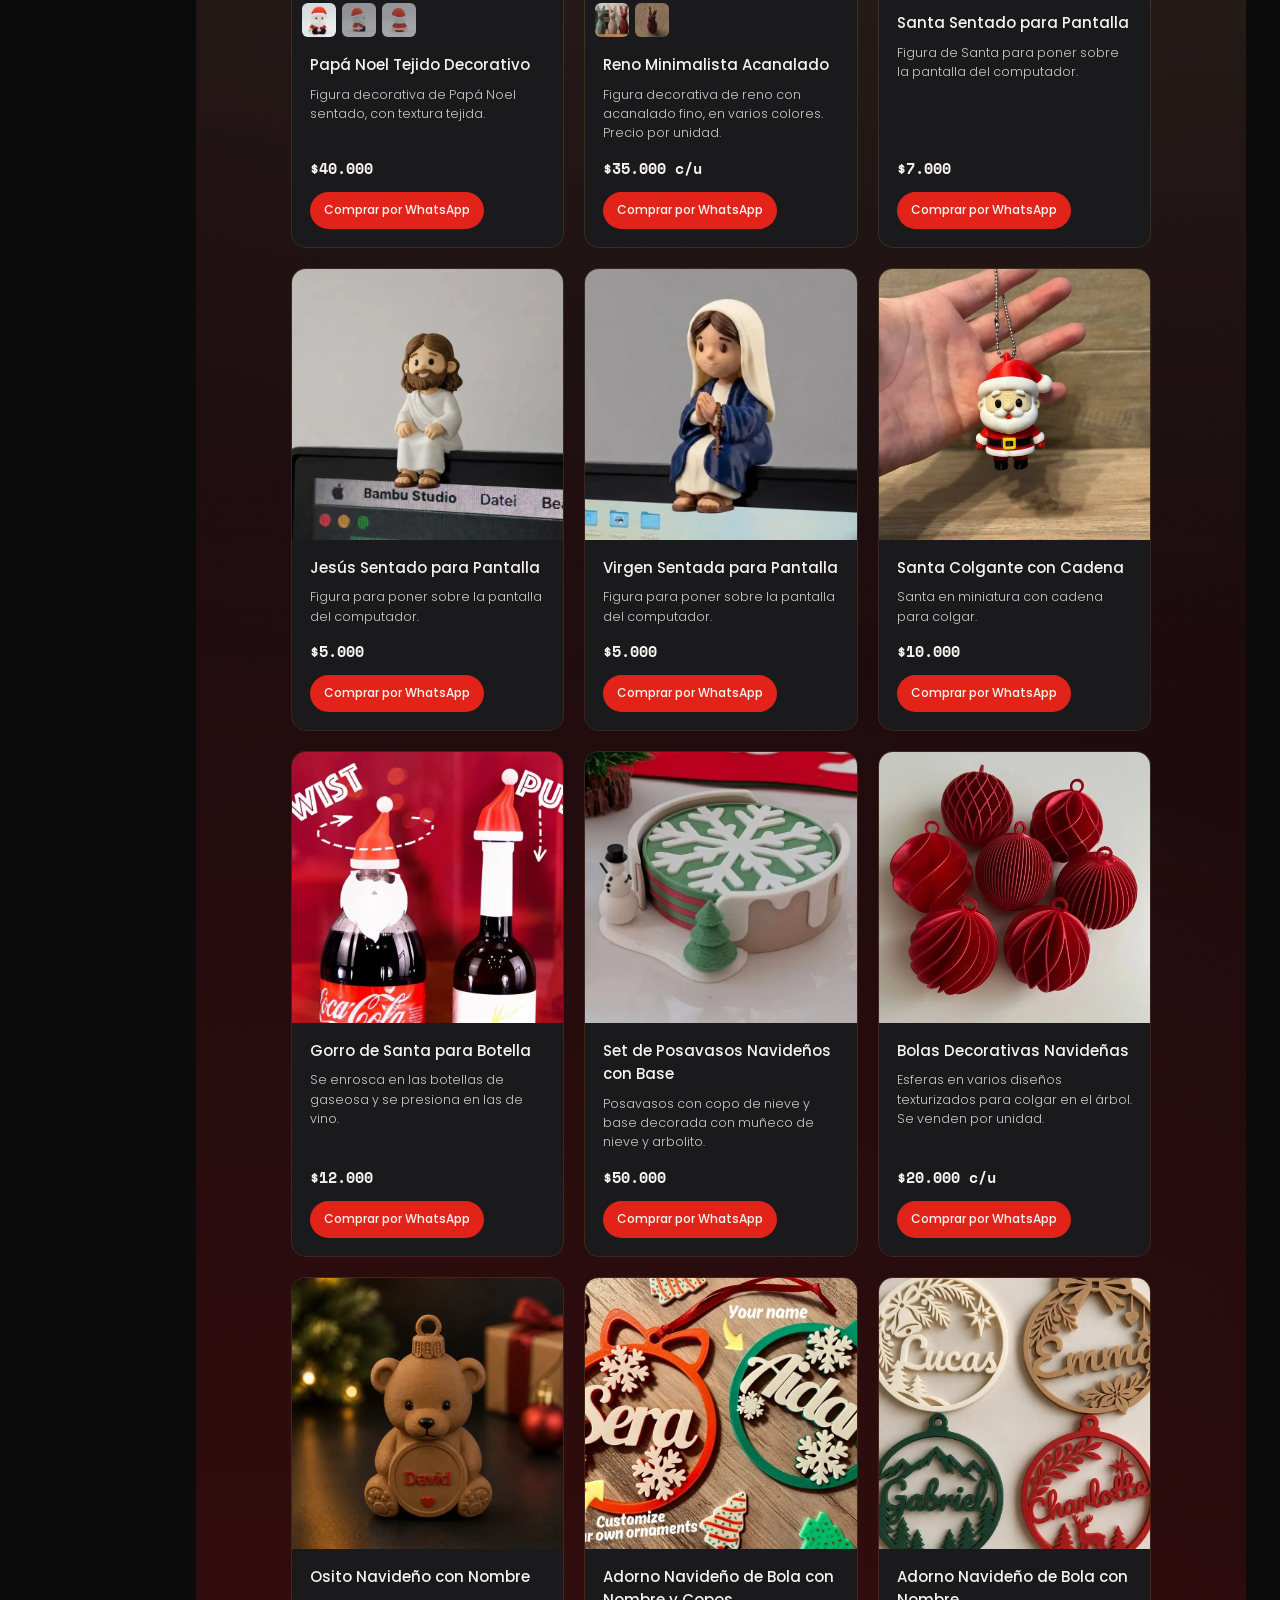
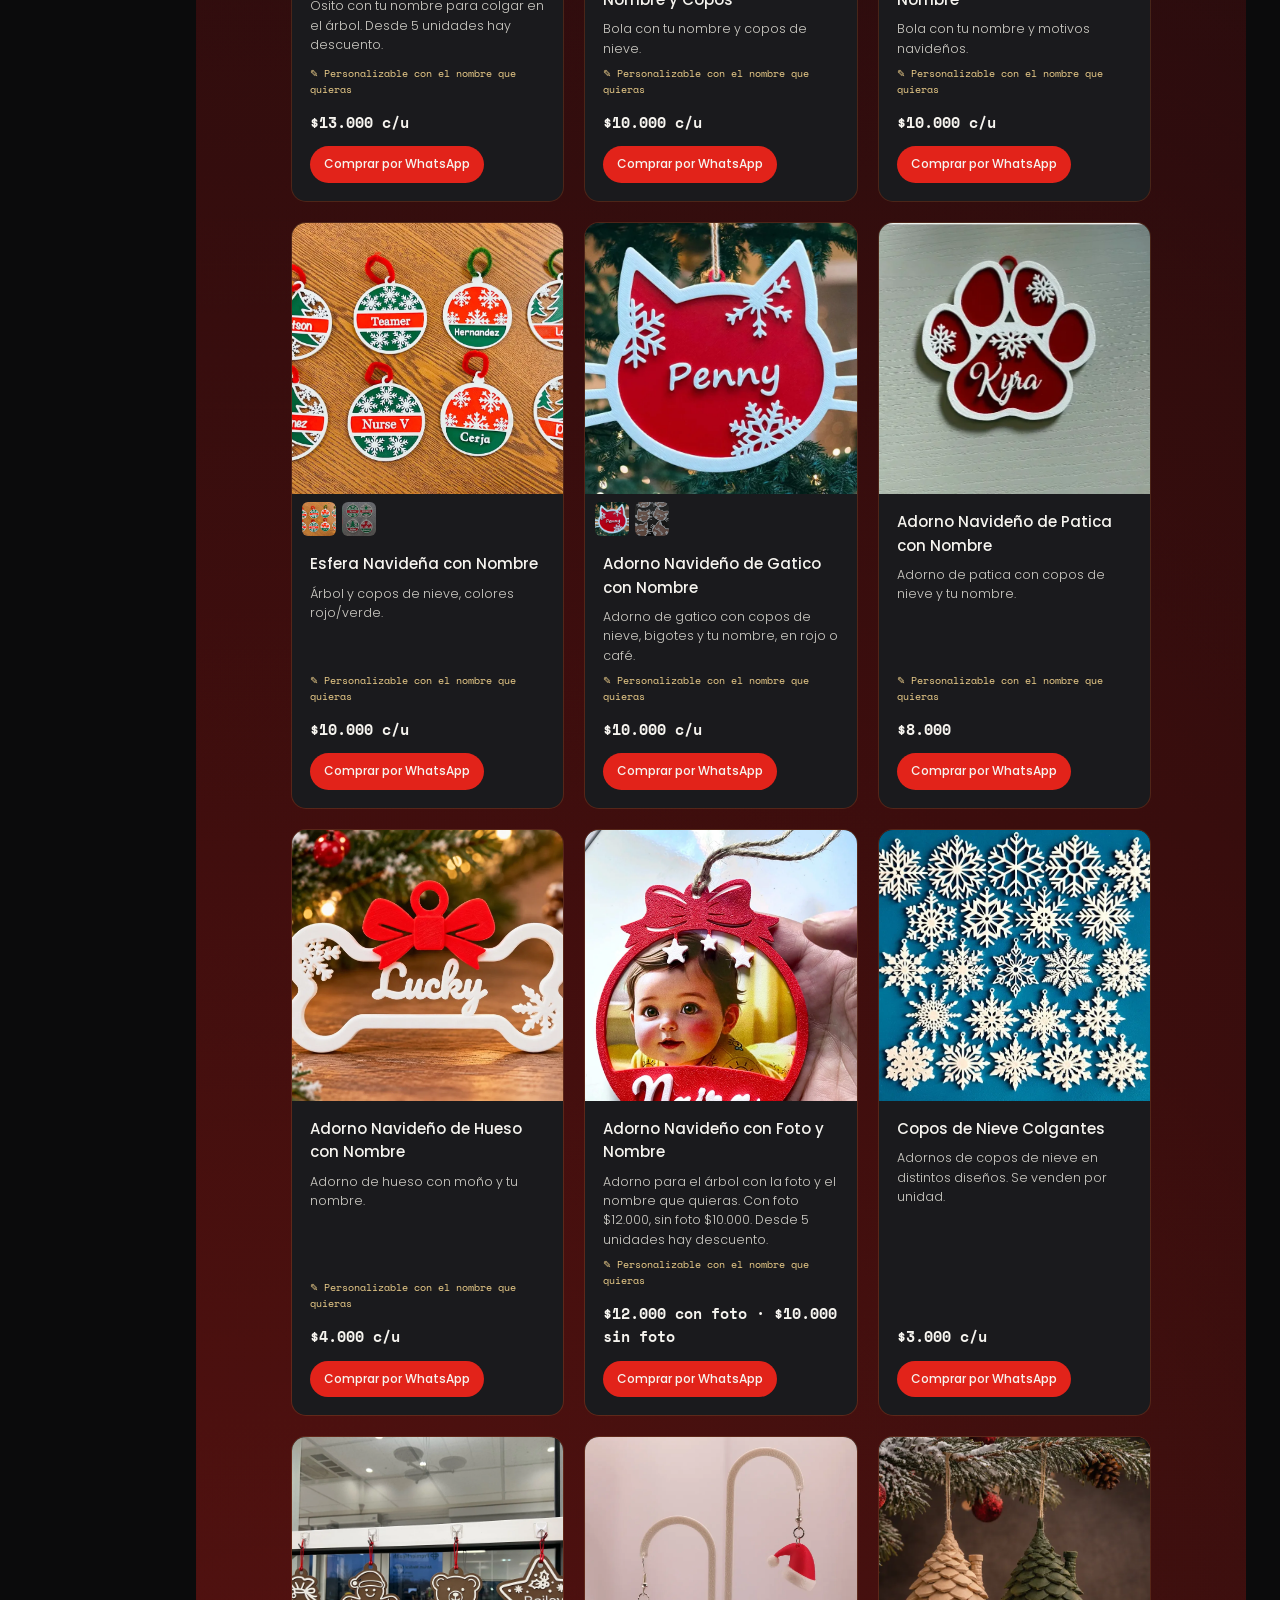
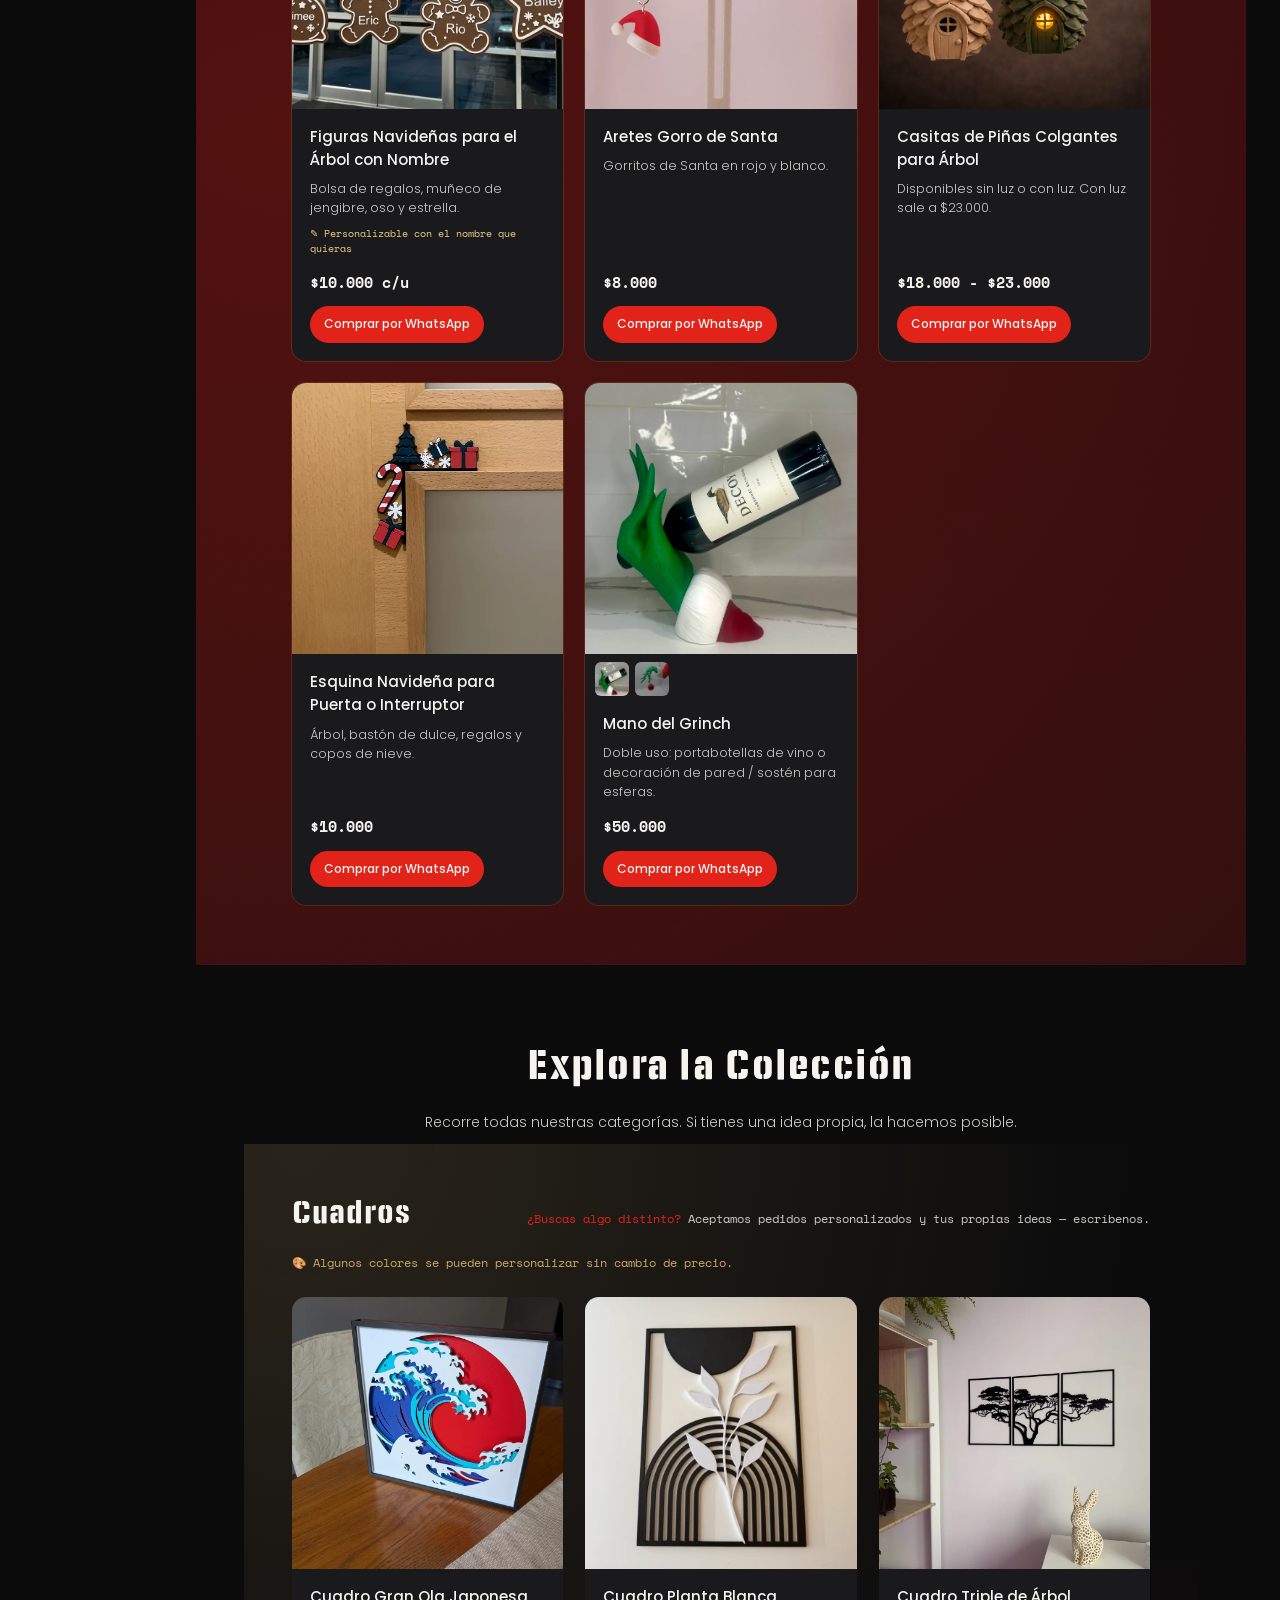
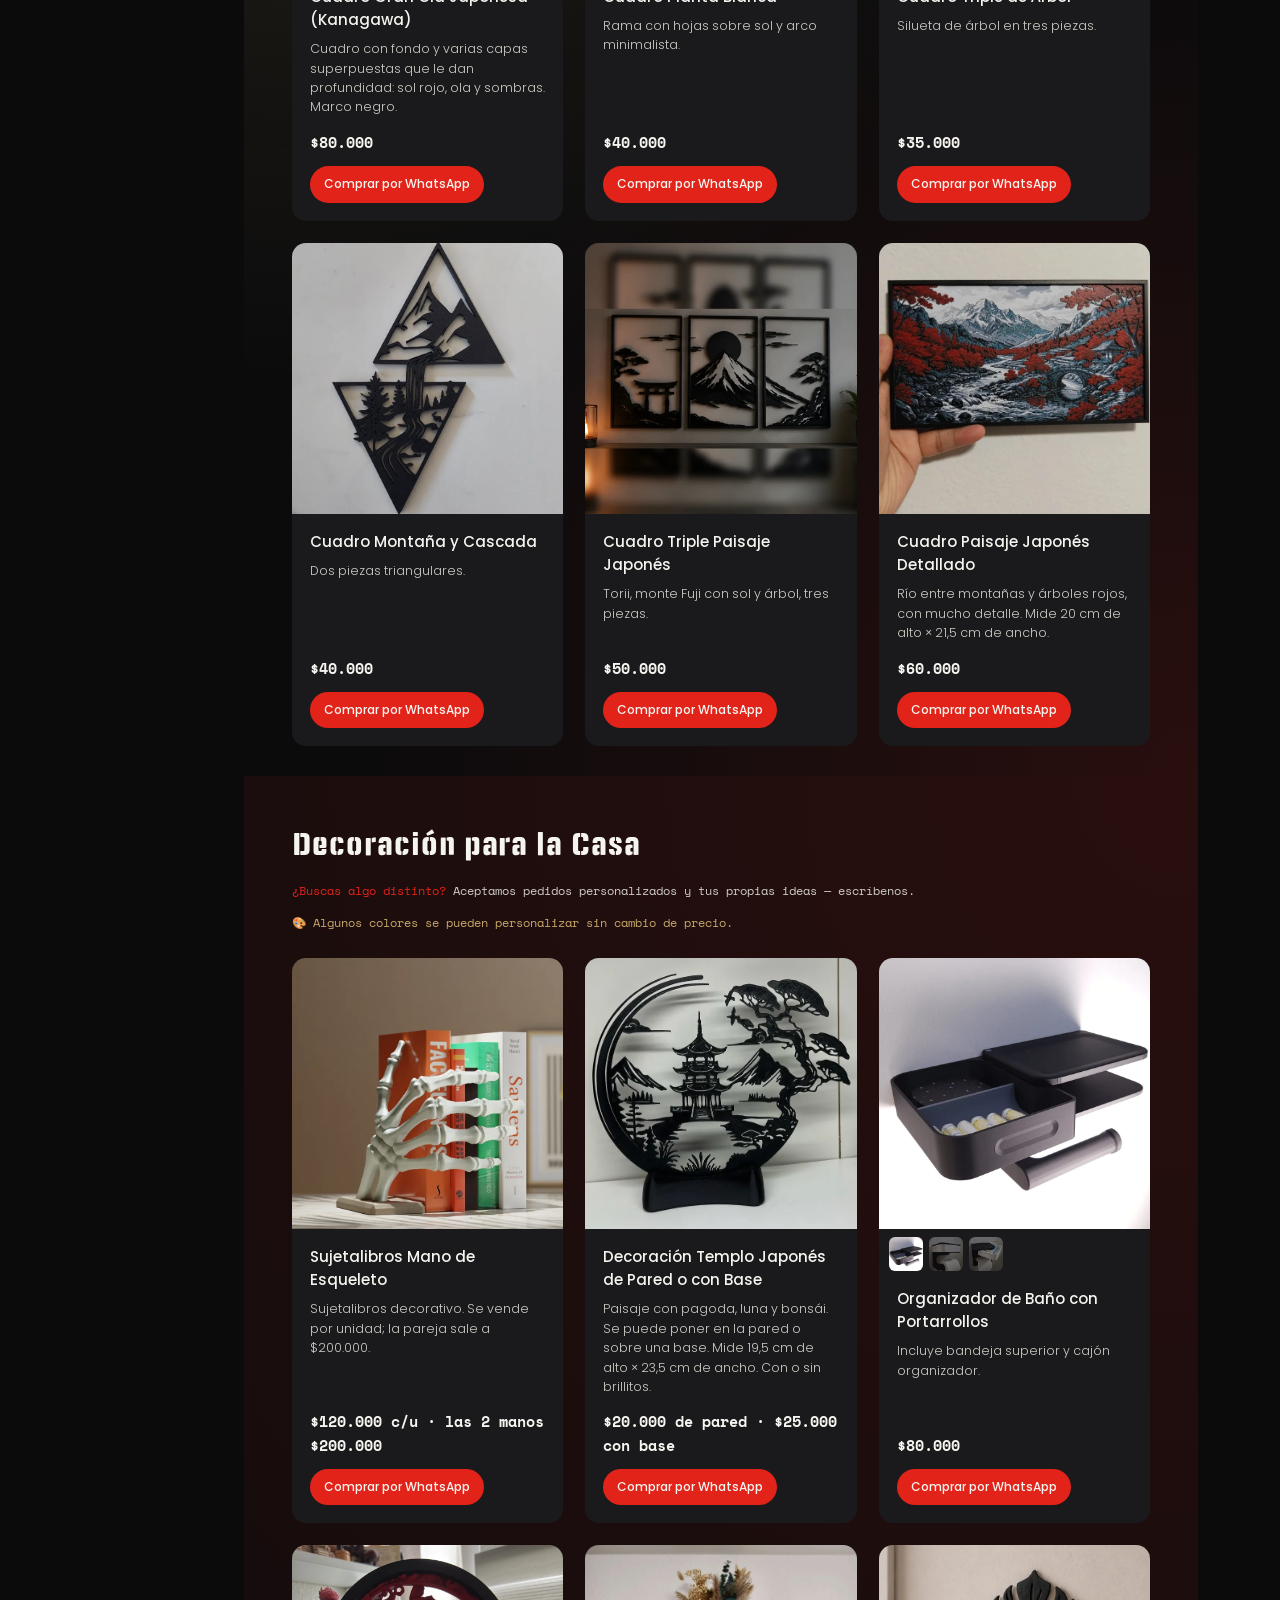
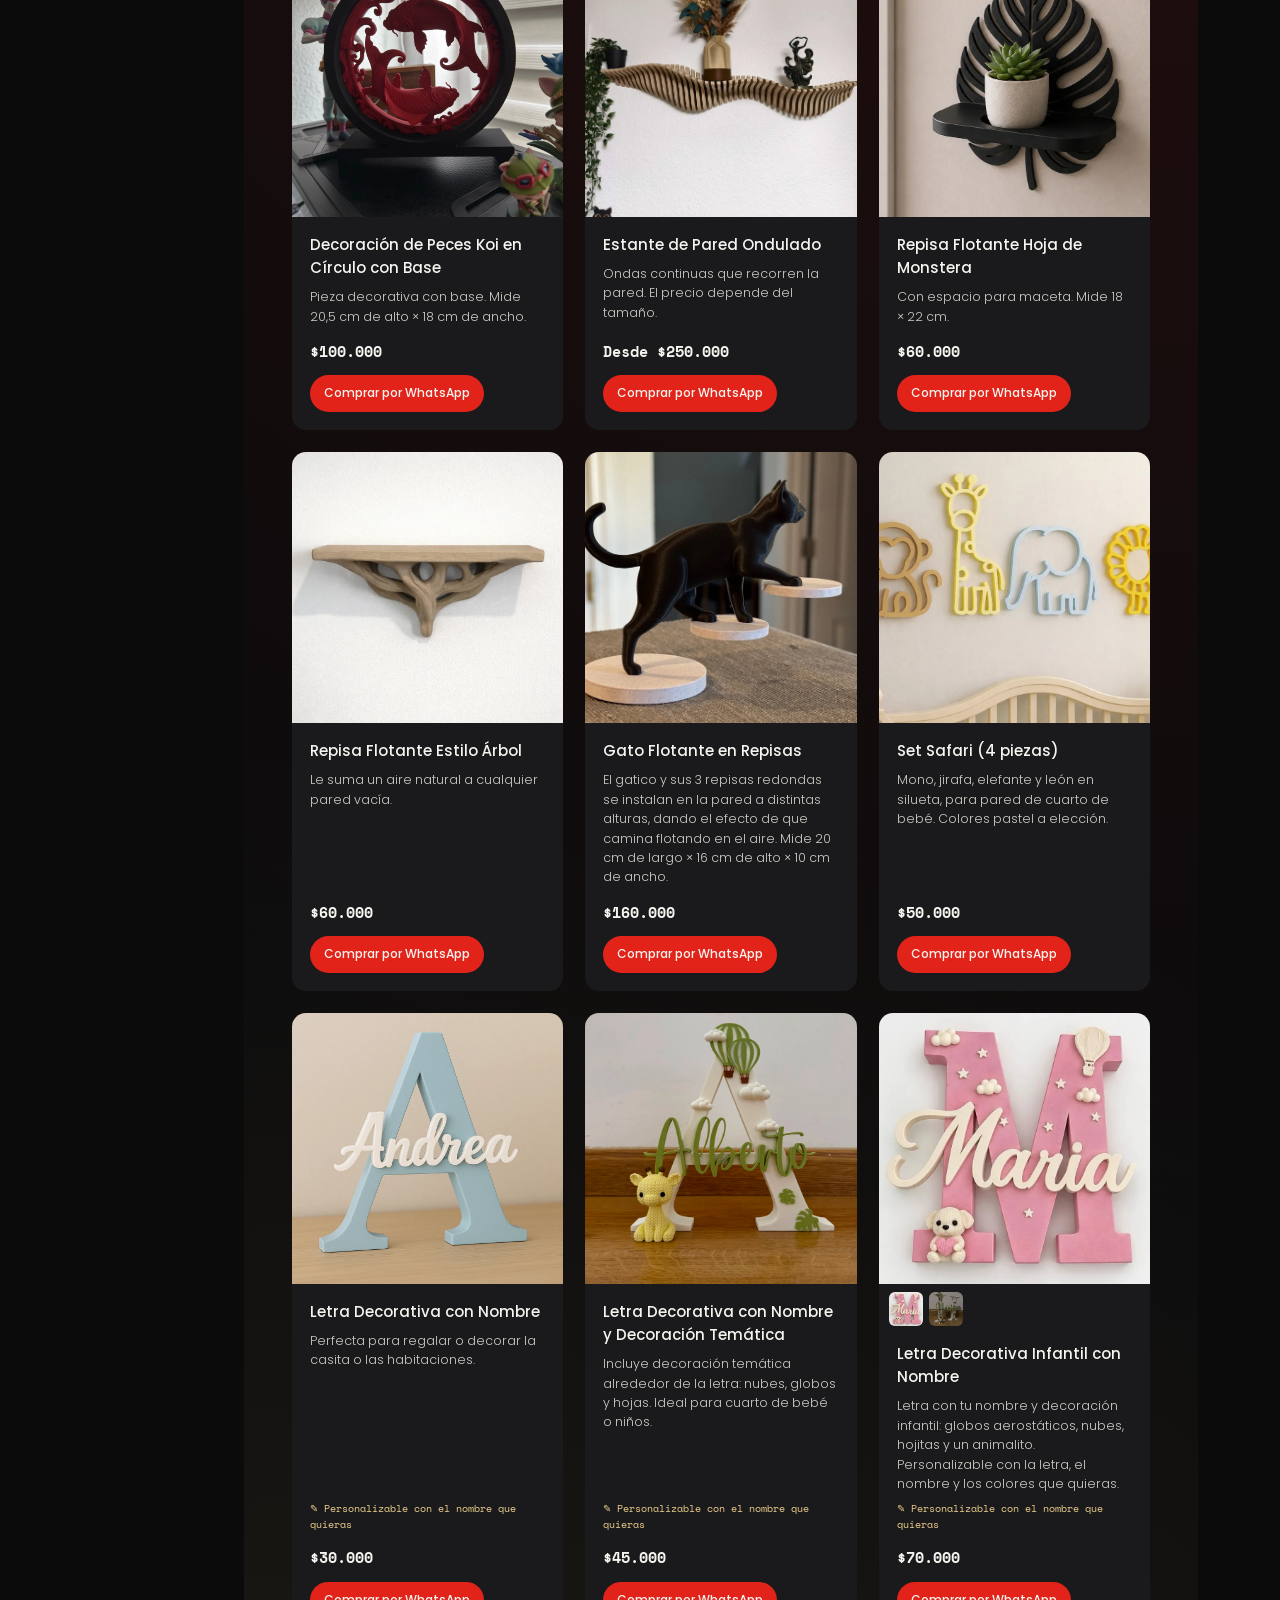
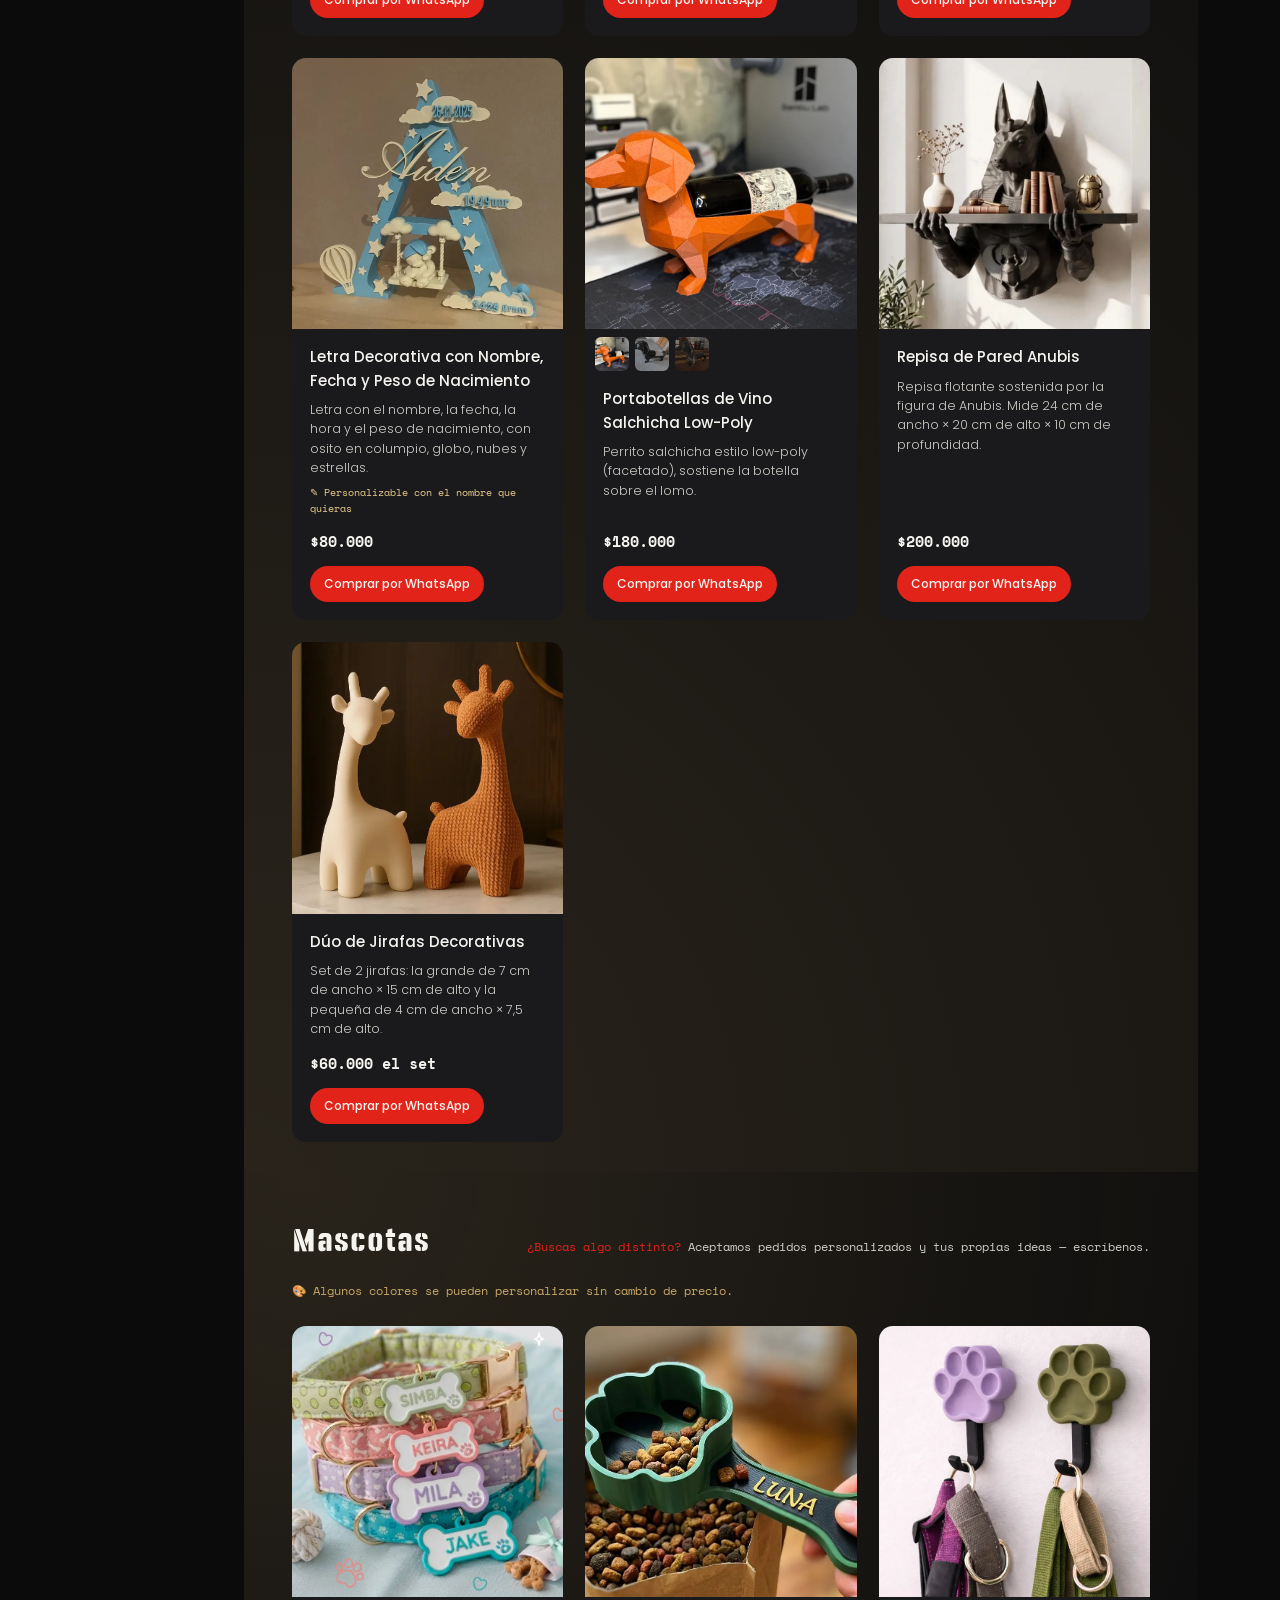
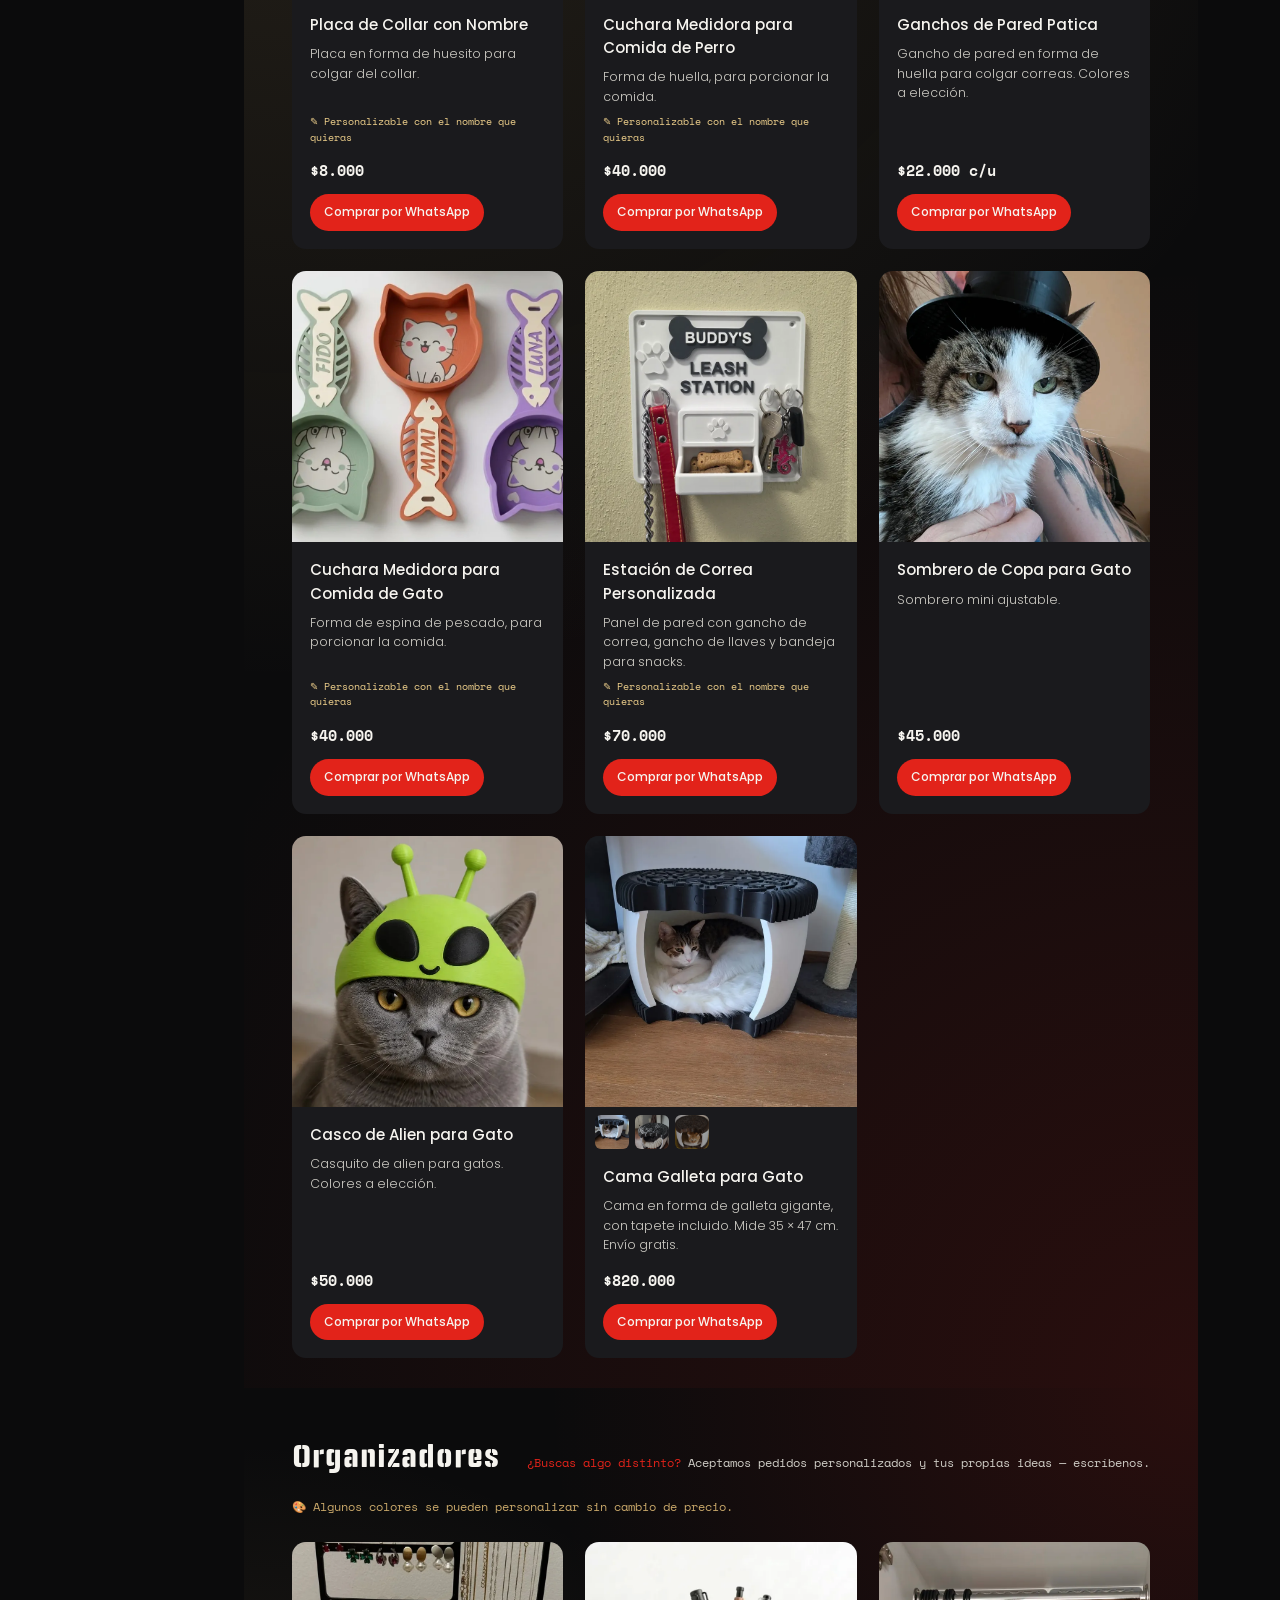
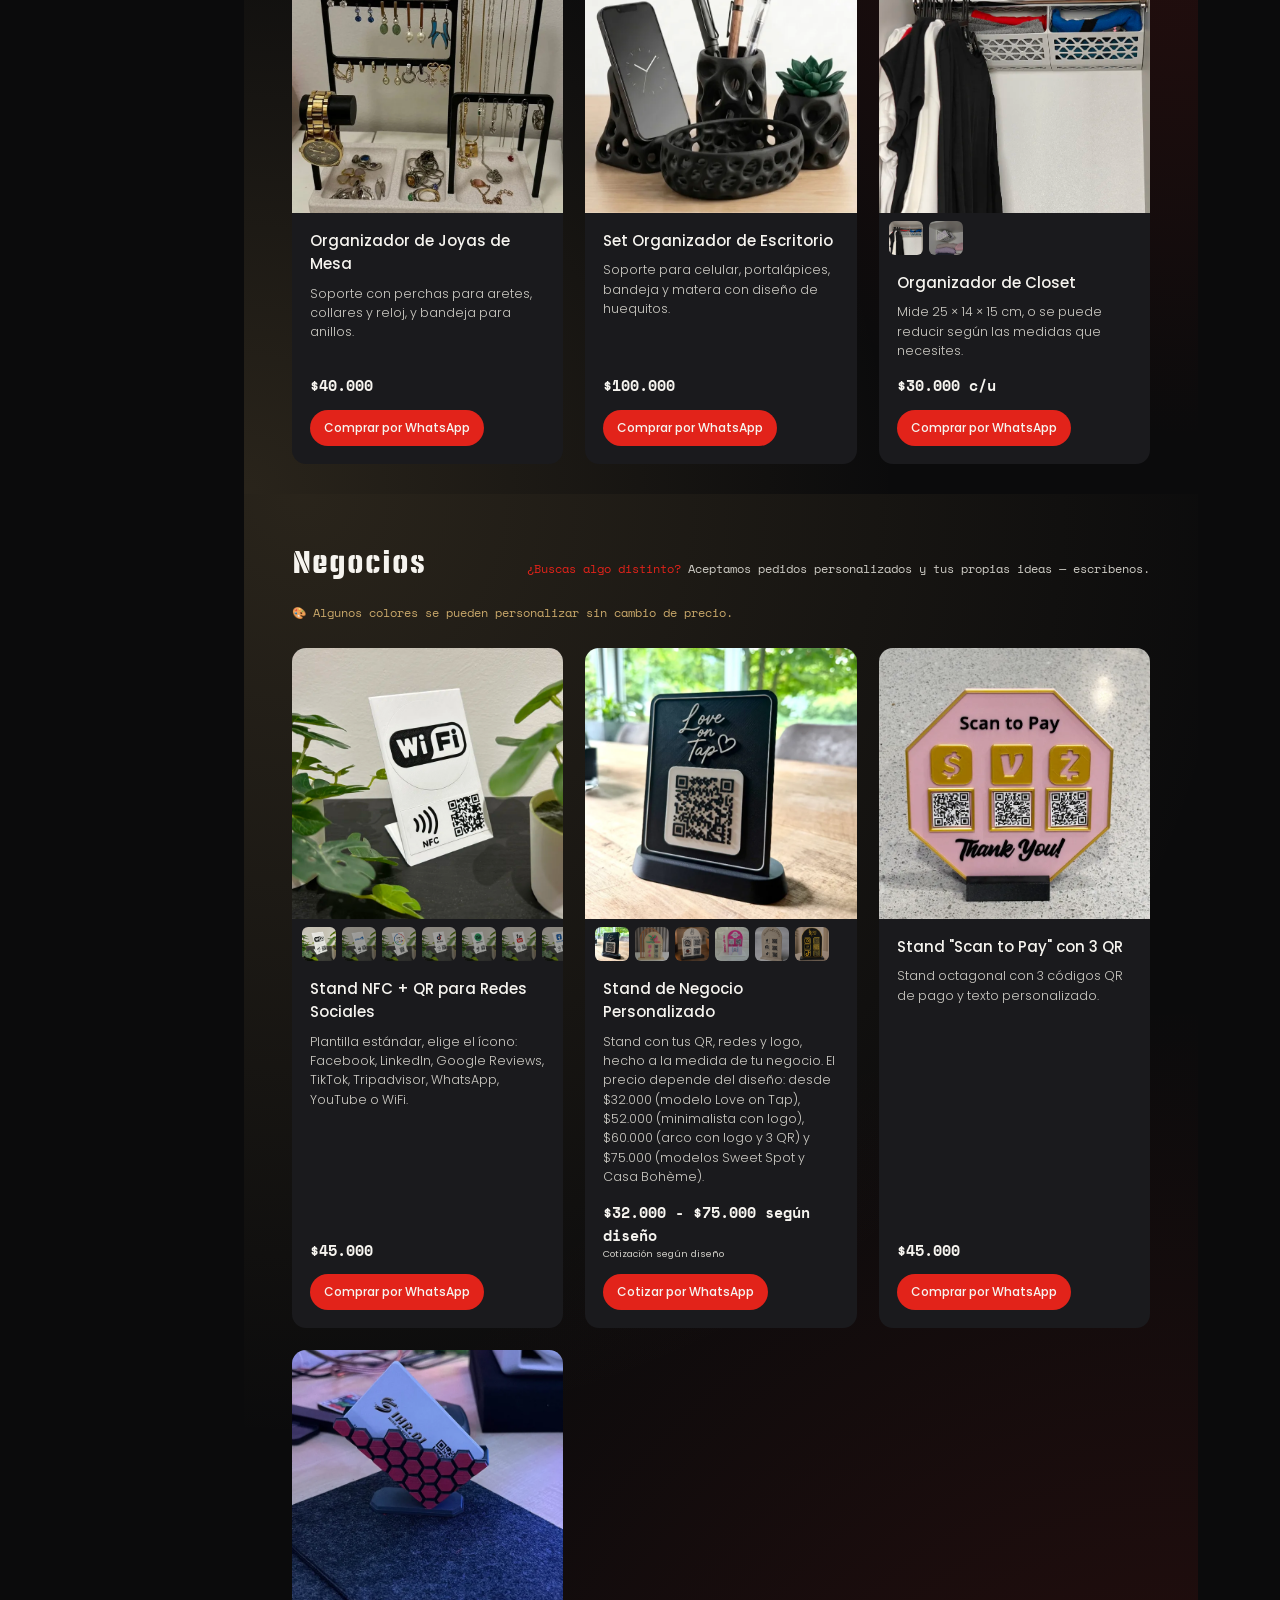
==== commit 8276f29b: "Actualizar catálogo: nuevos productos, precios, menú de rueda y envío gratis - Nuevos en Navidad: Vi" ====
--- a/index.html
+++ b/index.html
@@ -38,6 +38,11 @@
 <div class="custom-banner wrap">
   <span class="custom-banner__icon">✦</span>
   <p><strong>Aceptamos pedidos personalizados</strong> y cualquier idea que se te ocurra — escríbenos y lo hacemos realidad. Además, algunos colores se pueden personalizar sin cambio de precio.</p>
+</div>
+
+<div class="custom-banner custom-banner--ship wrap">
+  <span class="custom-banner__icon">🚚</span>
+  <p><strong>Envío gratis</strong> en compras superiores a $200.000.</p>
 </div>
 
 <!-- ============================= NAVIDAD ============================= -->
@@ -101,6 +106,7 @@
 <footer class="site-footer wrap">
   <img src="assets/logo/logo-mark-red.png" alt="Yishu Studio Col">
   <p>Yishu Studio Col — Creamos todo tipo de artículos. Pregunta por tu idea!</p>
+  <p>Envío gratis en compras superiores a $200.000.</p>
   <div class="handle">
     <a href="https://www.instagram.com/yishustudiocol" target="_blank" rel="noopener">@yishustudiocol</a>
   </div>
--- a/css/styles.css
+++ b/css/styles.css
@@ -726,3 +726,130 @@
   font-weight: 700;
   letter-spacing: 0.02em;
 }
+
+/* -------------------------------------------------------------------- */
+/* Menú de categorías en rueda                                           */
+/* En pantallas grandes: columna fija a la izquierda. En celular: una    */
+/* pastilla abajo que se abre en la rueda. Sin líneas decorativas.       */
+/* -------------------------------------------------------------------- */
+
+.wheel { position: fixed; z-index: 600; }
+
+.wheel__drum {
+  position: relative;
+  width: 196px;
+  height: 266px; /* 7 filas de 38px */
+}
+
+.wheel__track {
+  position: absolute;
+  inset: 0;
+  perspective: 520px;
+  perspective-origin: 0 50%;
+  -webkit-mask-image: linear-gradient(to bottom, transparent 0, #000 24%, #000 76%, transparent 100%);
+  mask-image: linear-gradient(to bottom, transparent 0, #000 24%, #000 76%, transparent 100%);
+}
+
+.wheel__item {
+  position: absolute;
+  left: 0;
+  top: 50%;
+  width: 100%;
+  height: 38px;
+  margin-top: -19px;
+  display: flex;
+  align-items: center;
+  gap: 9px;
+  padding: 0 8px 0 14px;
+  font-size: 13px;
+  white-space: nowrap;
+  color: var(--white-dim);
+  transform-origin: 0 50%;
+  will-change: transform, opacity;
+}
+
+.wheel--ready .wheel__item {
+  transition: transform .5s cubic-bezier(.2, .8, .2, 1), opacity .5s ease, color .3s ease;
+}
+
+.wheel__item:hover { color: var(--white); }
+.wheel__item.is-active { color: var(--white); font-weight: 500; }
+.wheel__item:focus-visible { outline: 2px solid var(--gold); outline-offset: -2px; border-radius: 8px; }
+
+.wheel__dot {
+  flex: none;
+  width: 6px;
+  height: 6px;
+  border-radius: 50%;
+  background: transparent;
+  transition: background .3s ease;
+}
+.wheel__item.is-active .wheel__dot { background: var(--red); }
+
+.wheel__pill { display: none; }
+
+/* Pantalla grande: columna propia a la izquierda para no tapar tarjetas */
+@media (min-width: 1100px) {
+  body { padding-left: 196px; }
+  .wheel { left: 0; top: 50%; transform: translateY(-50%); }
+}
+
+/* Celular y tablet: pastilla flotante que se abre en rueda */
+@media (max-width: 1099px) {
+  .wheel { left: 12px; bottom: 14px; }
+
+  .wheel__pill {
+    display: flex;
+    align-items: center;
+    gap: 8px;
+    max-width: calc(100vw - 24px);
+    padding: 10px 16px;
+    border: 0;
+    border-radius: 999px;
+    background: rgba(20, 20, 22, 0.62);
+    -webkit-backdrop-filter: blur(10px);
+    backdrop-filter: blur(10px);
+    color: var(--white);
+    font-family: var(--font-body);
+    font-size: 13px;
+    font-weight: 500;
+    cursor: pointer;
+    box-shadow: 0 6px 20px rgba(0, 0, 0, 0.45);
+  }
+
+  .wheel__pill-label { display: inline-block; white-space: nowrap; }
+  .wheel__pill-label--roll { animation: wheel-roll .4s ease both; }
+  .wheel__chev { font-size: 11px; transition: transform .3s ease; }
+  .wheel--open .wheel__chev { transform: rotate(180deg); }
+
+  .wheel__drum {
+    position: absolute;
+    left: 0;
+    bottom: 54px;
+    height: 190px; /* 5 filas */
+    width: min(260px, calc(100vw - 24px));
+    border-radius: 20px;
+    background: rgba(14, 14, 16, 0.72);
+    -webkit-backdrop-filter: blur(10px);
+    backdrop-filter: blur(10px);
+    opacity: 0;
+    visibility: hidden;
+    transform: translateY(10px);
+    transition: opacity .25s ease, transform .25s ease, visibility .25s;
+  }
+  .wheel--open .wheel__drum { opacity: 1; visibility: visible; transform: none; }
+}
+
+@keyframes wheel-roll {
+  from { opacity: 0; transform: translateY(70%) rotateX(-70deg); }
+  to   { opacity: 1; transform: none; }
+}
+
+@media (prefers-reduced-motion: reduce) {
+  .wheel--ready .wheel__item,
+  .wheel__drum { transition: none; }
+  .wheel__pill-label--roll { animation: none; }
+}
+
+/* Aviso de envío gratis */
+.custom-banner--ship { margin-top: 0; }
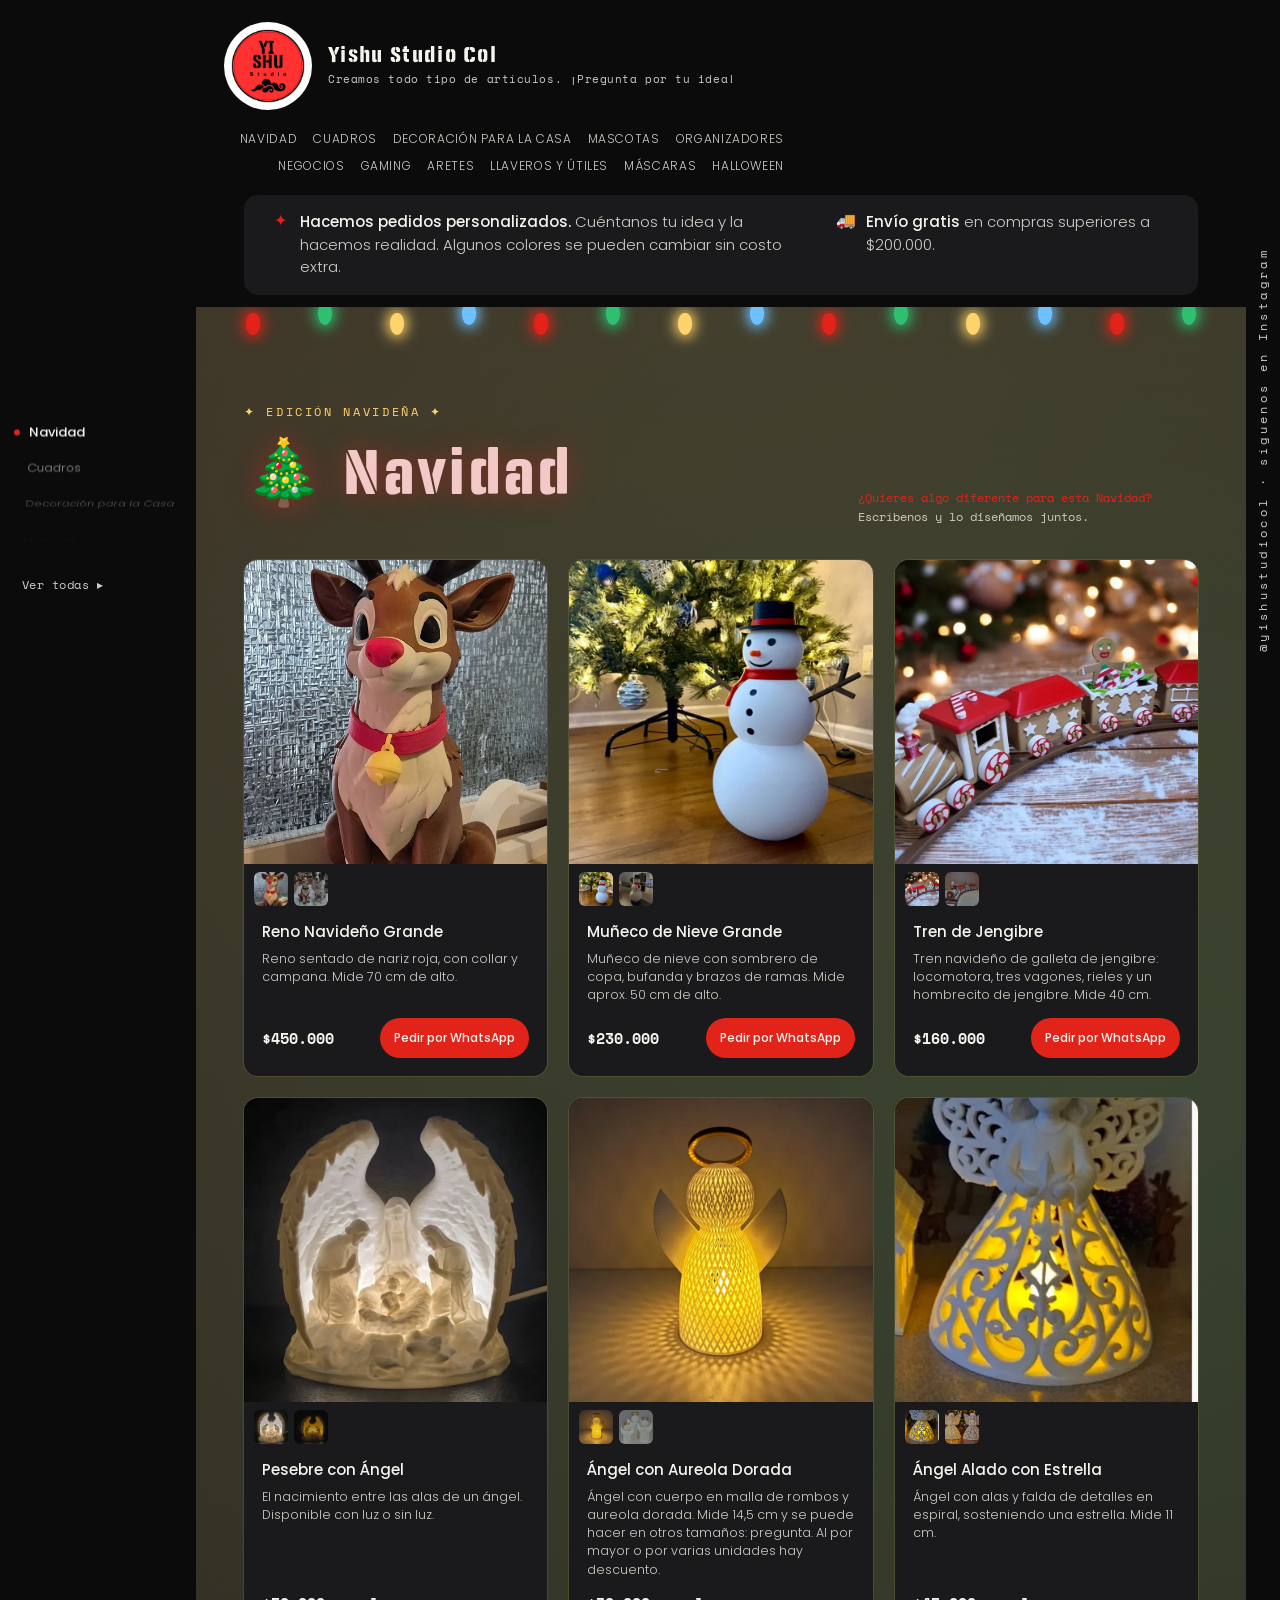
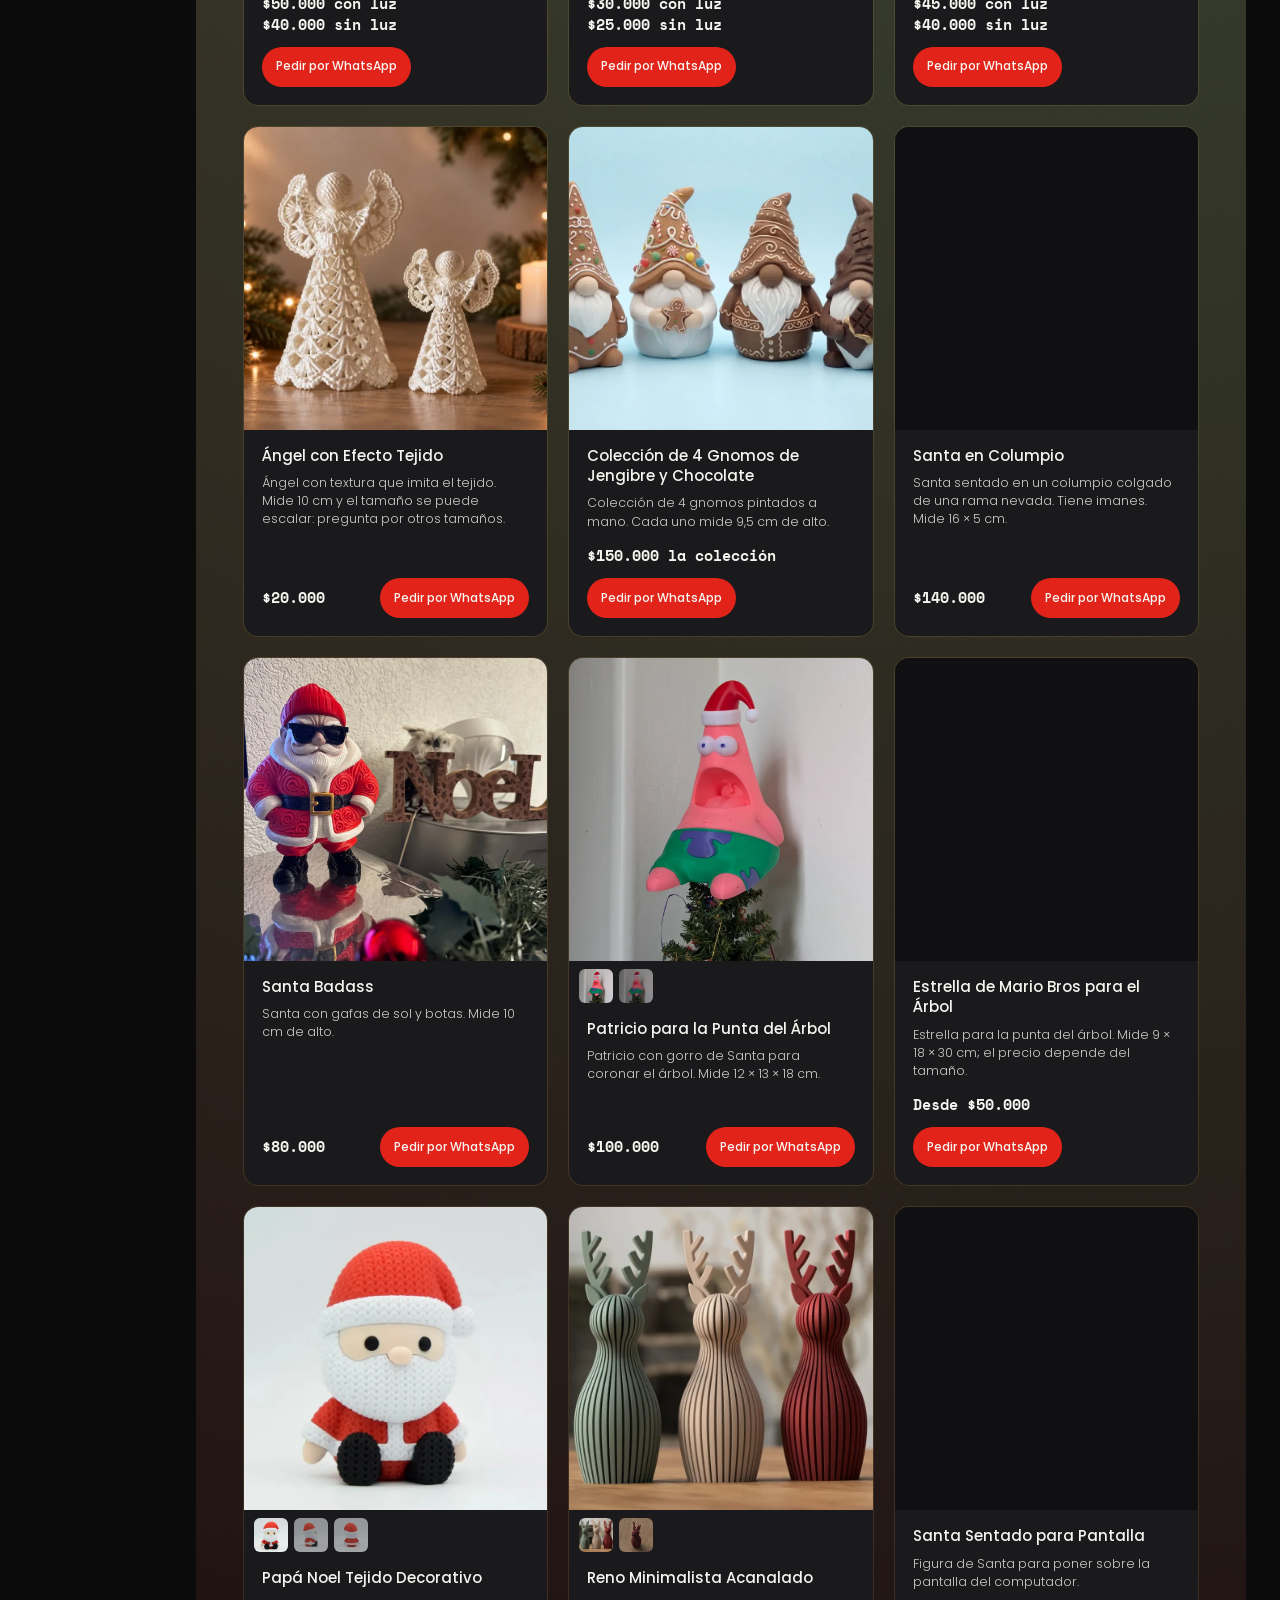
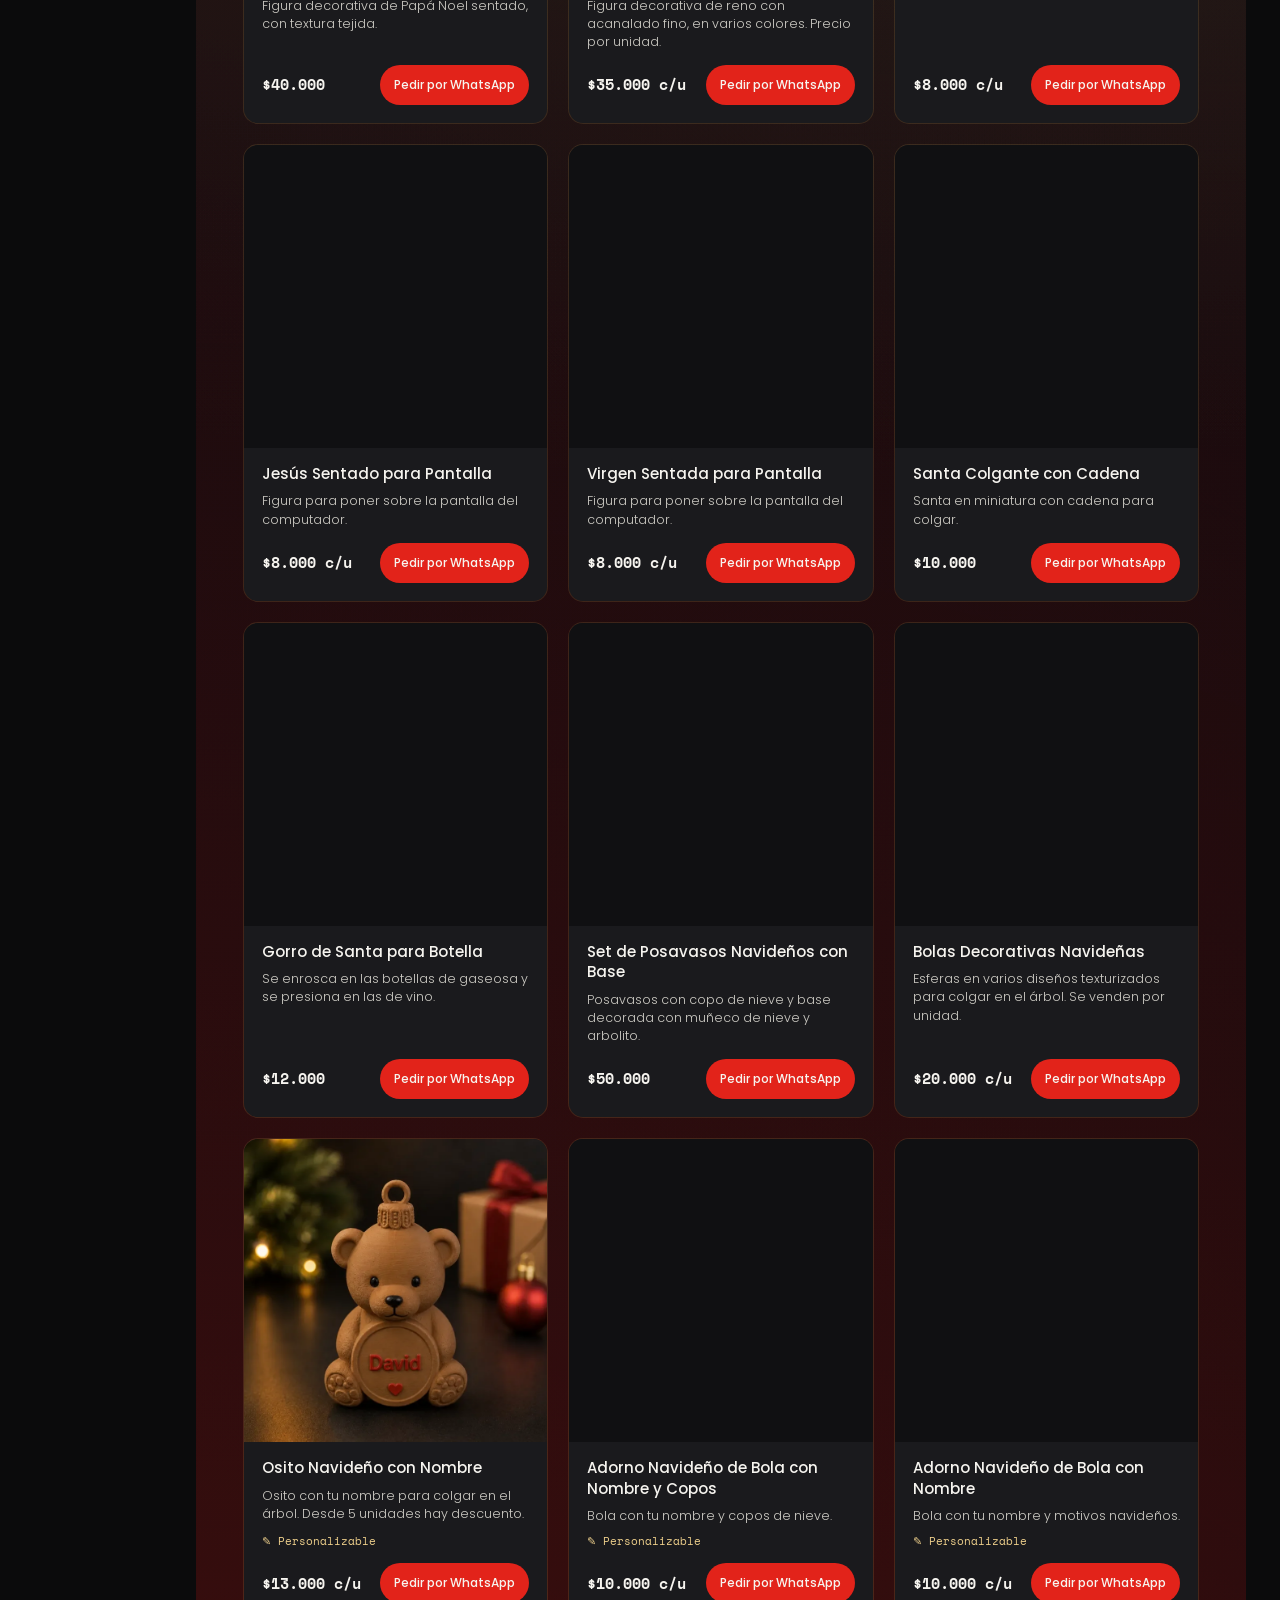
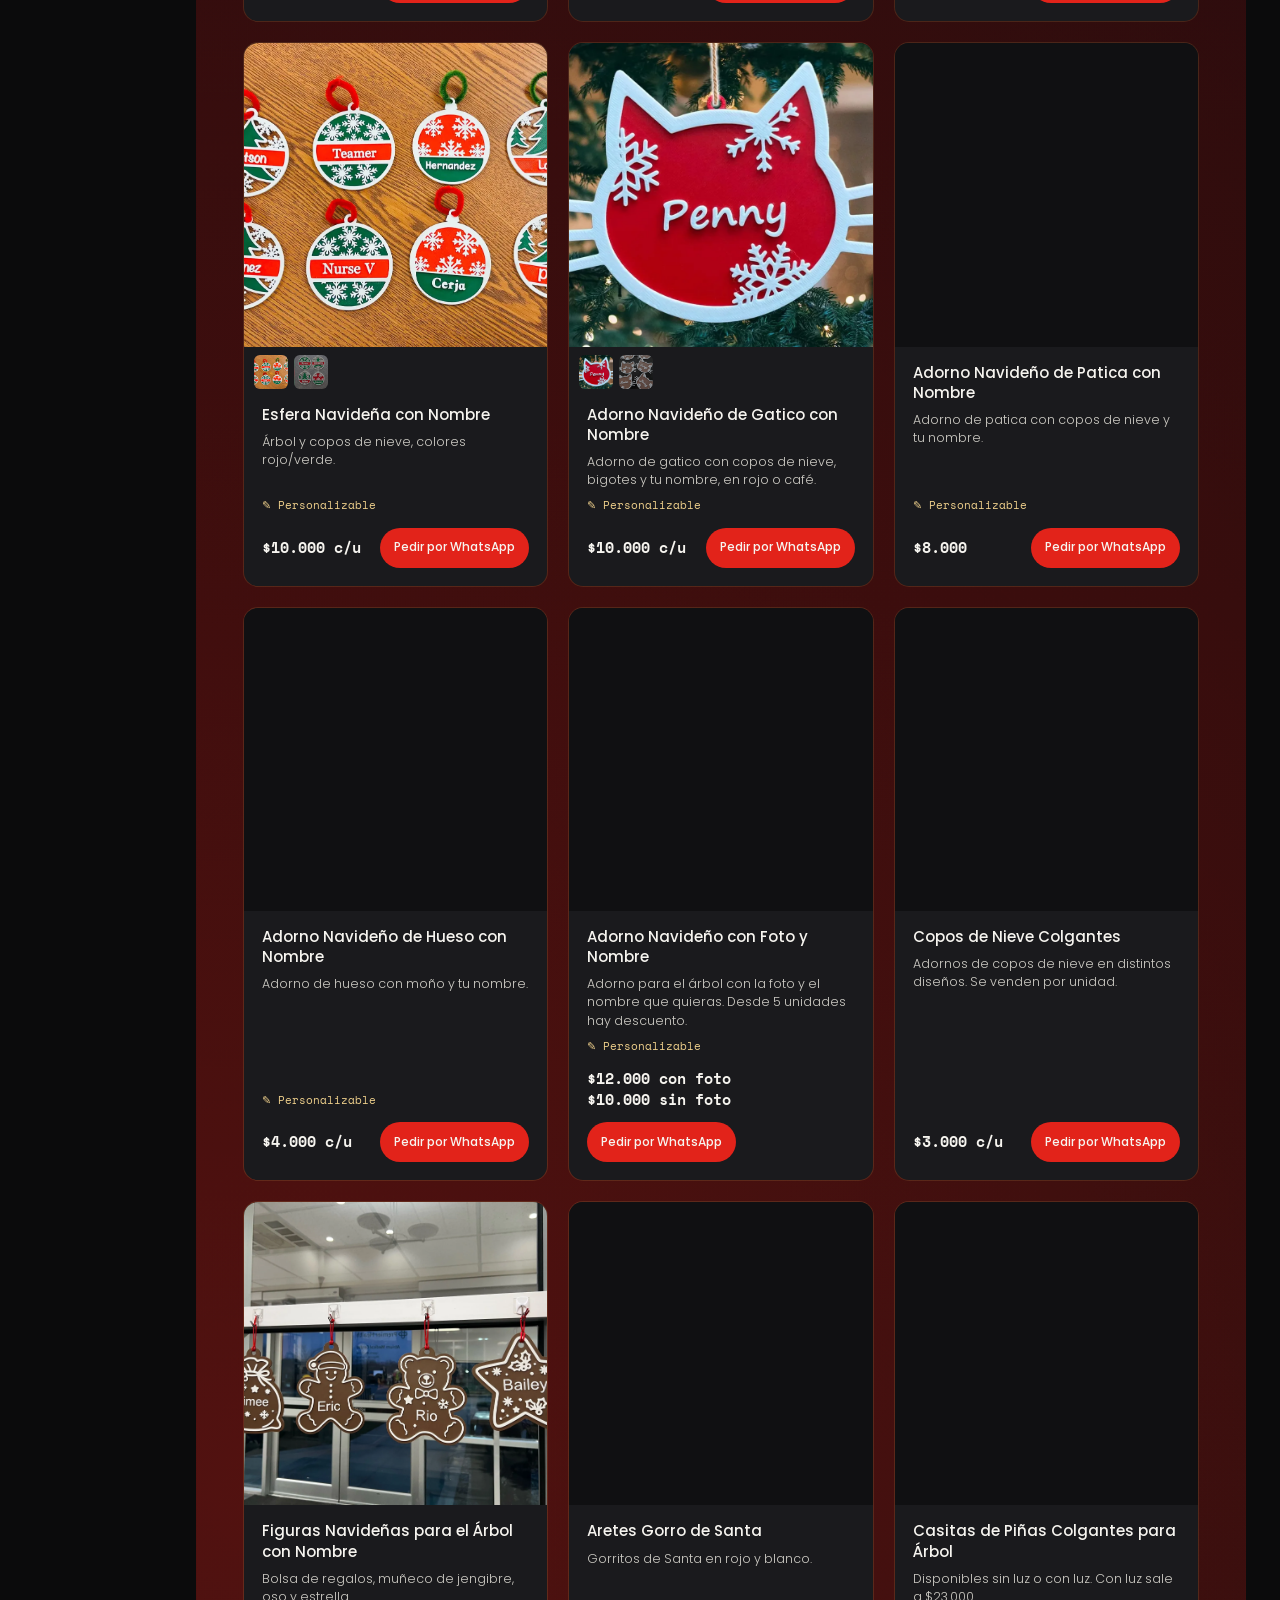
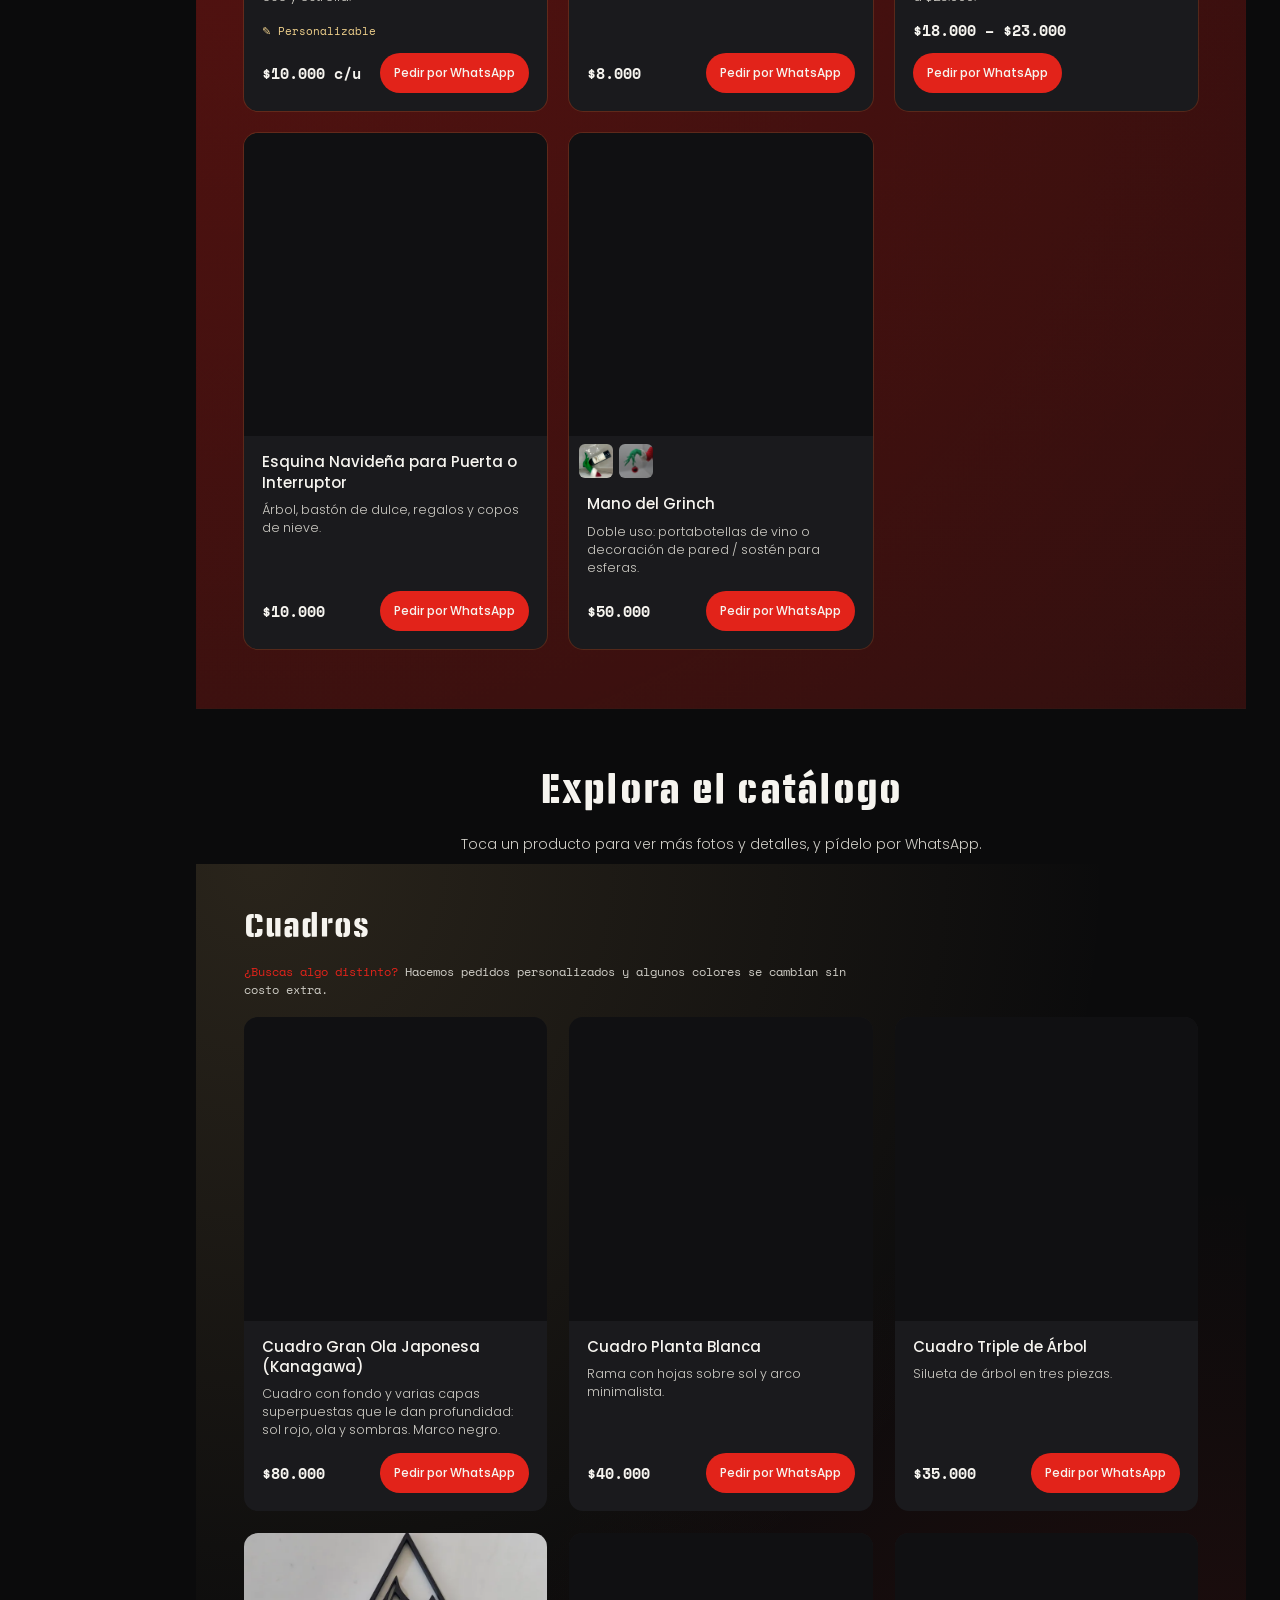
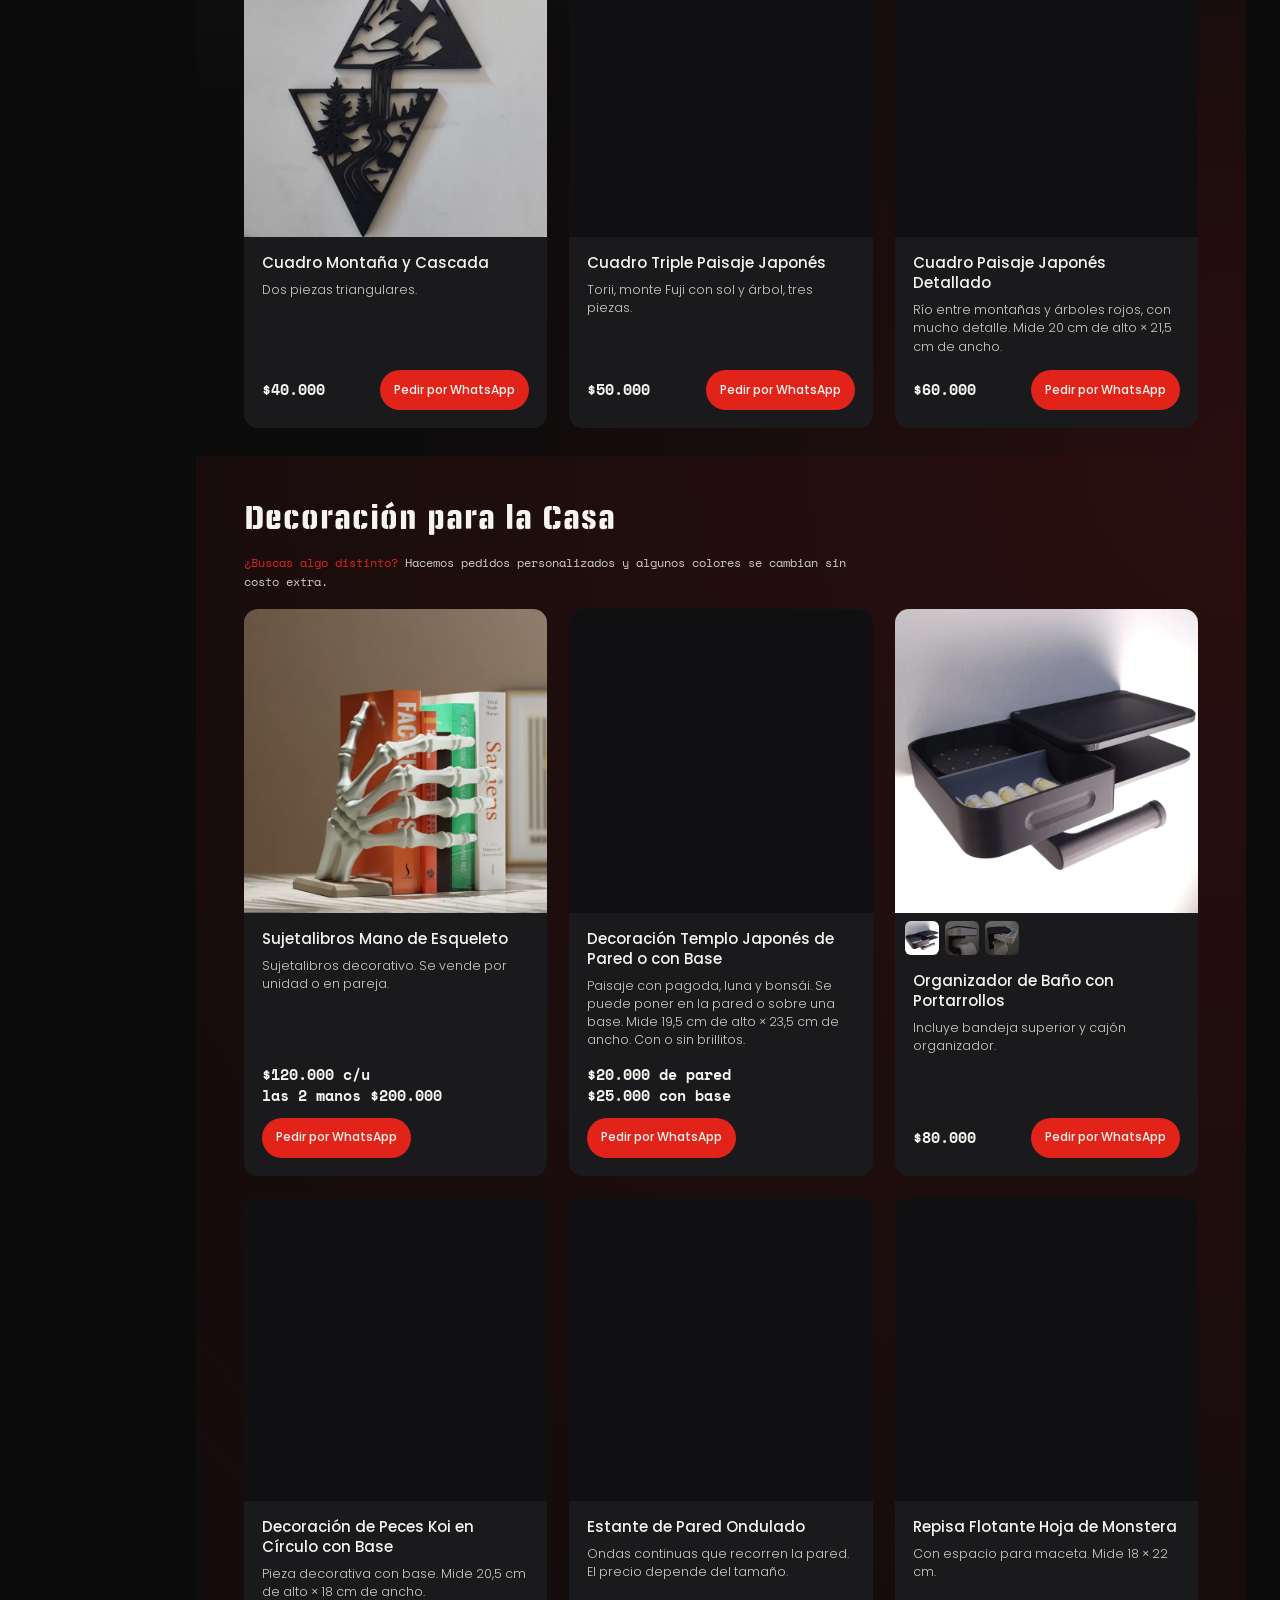
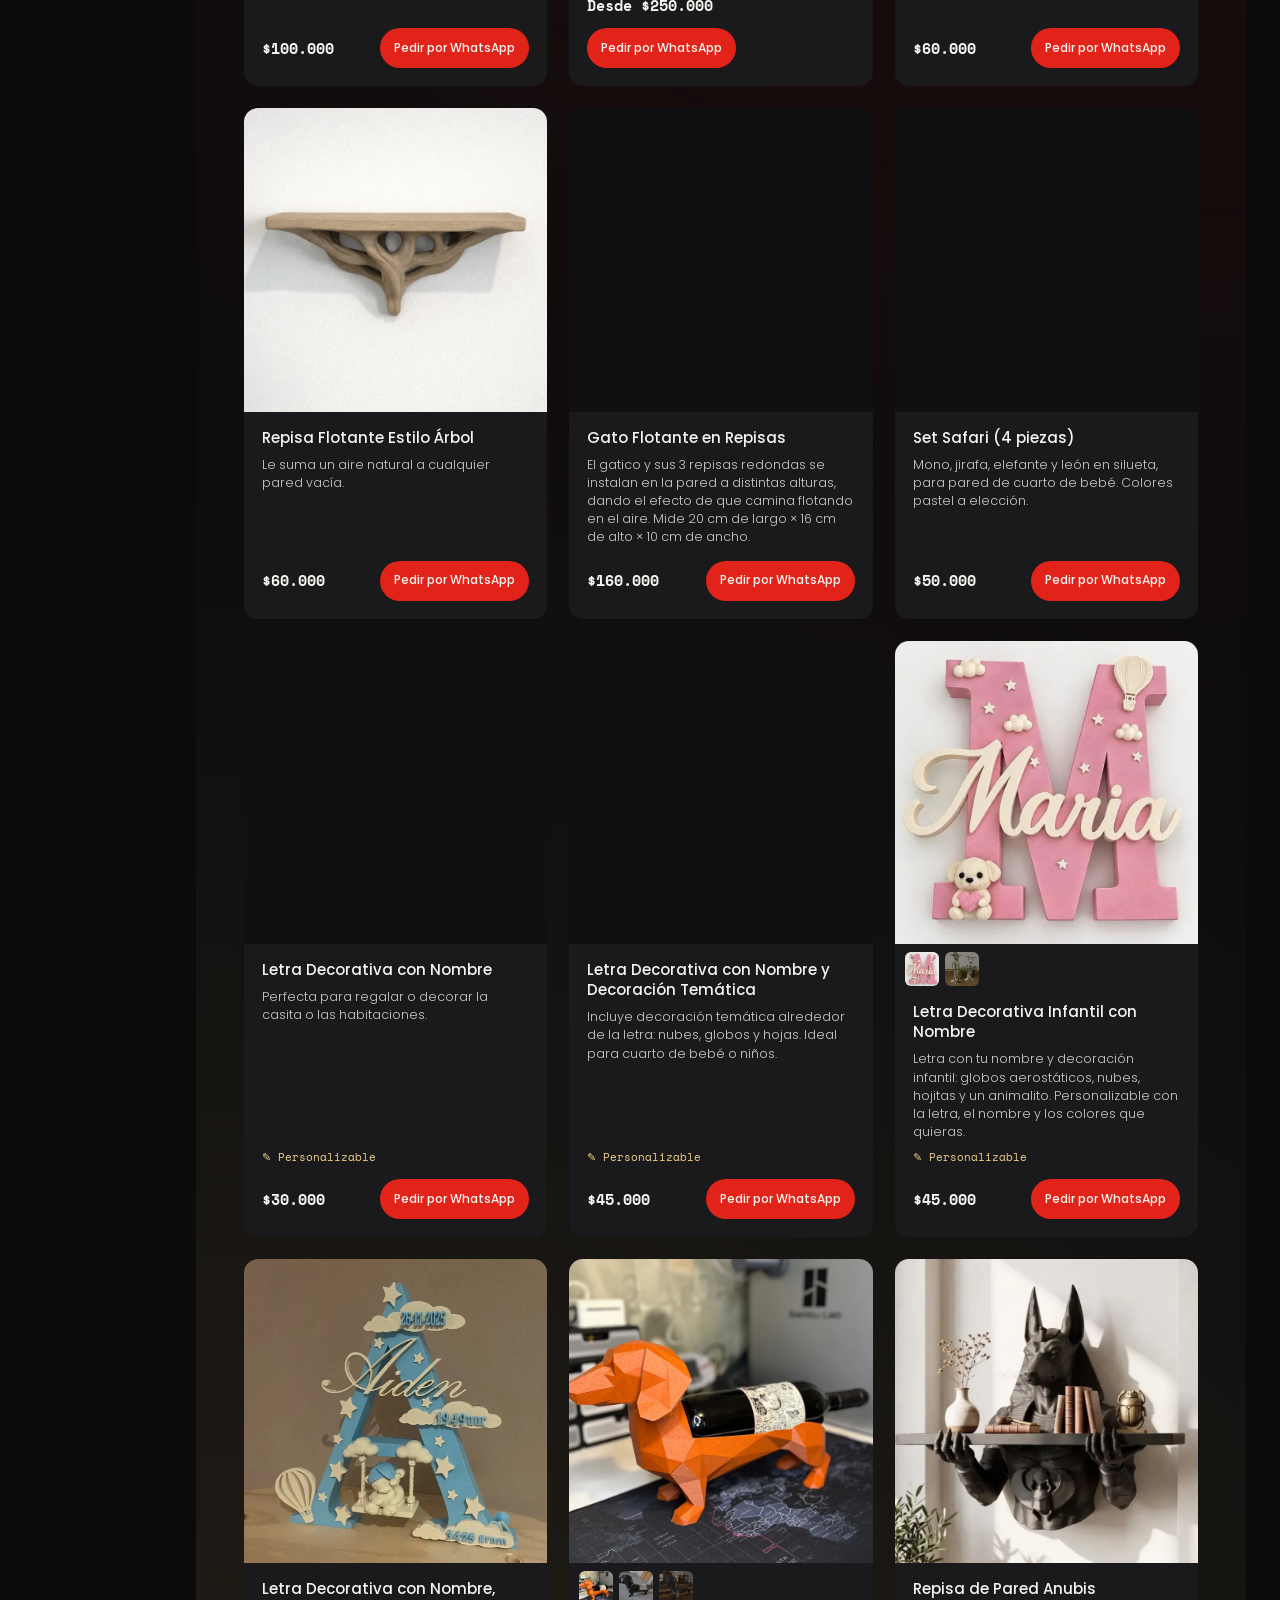
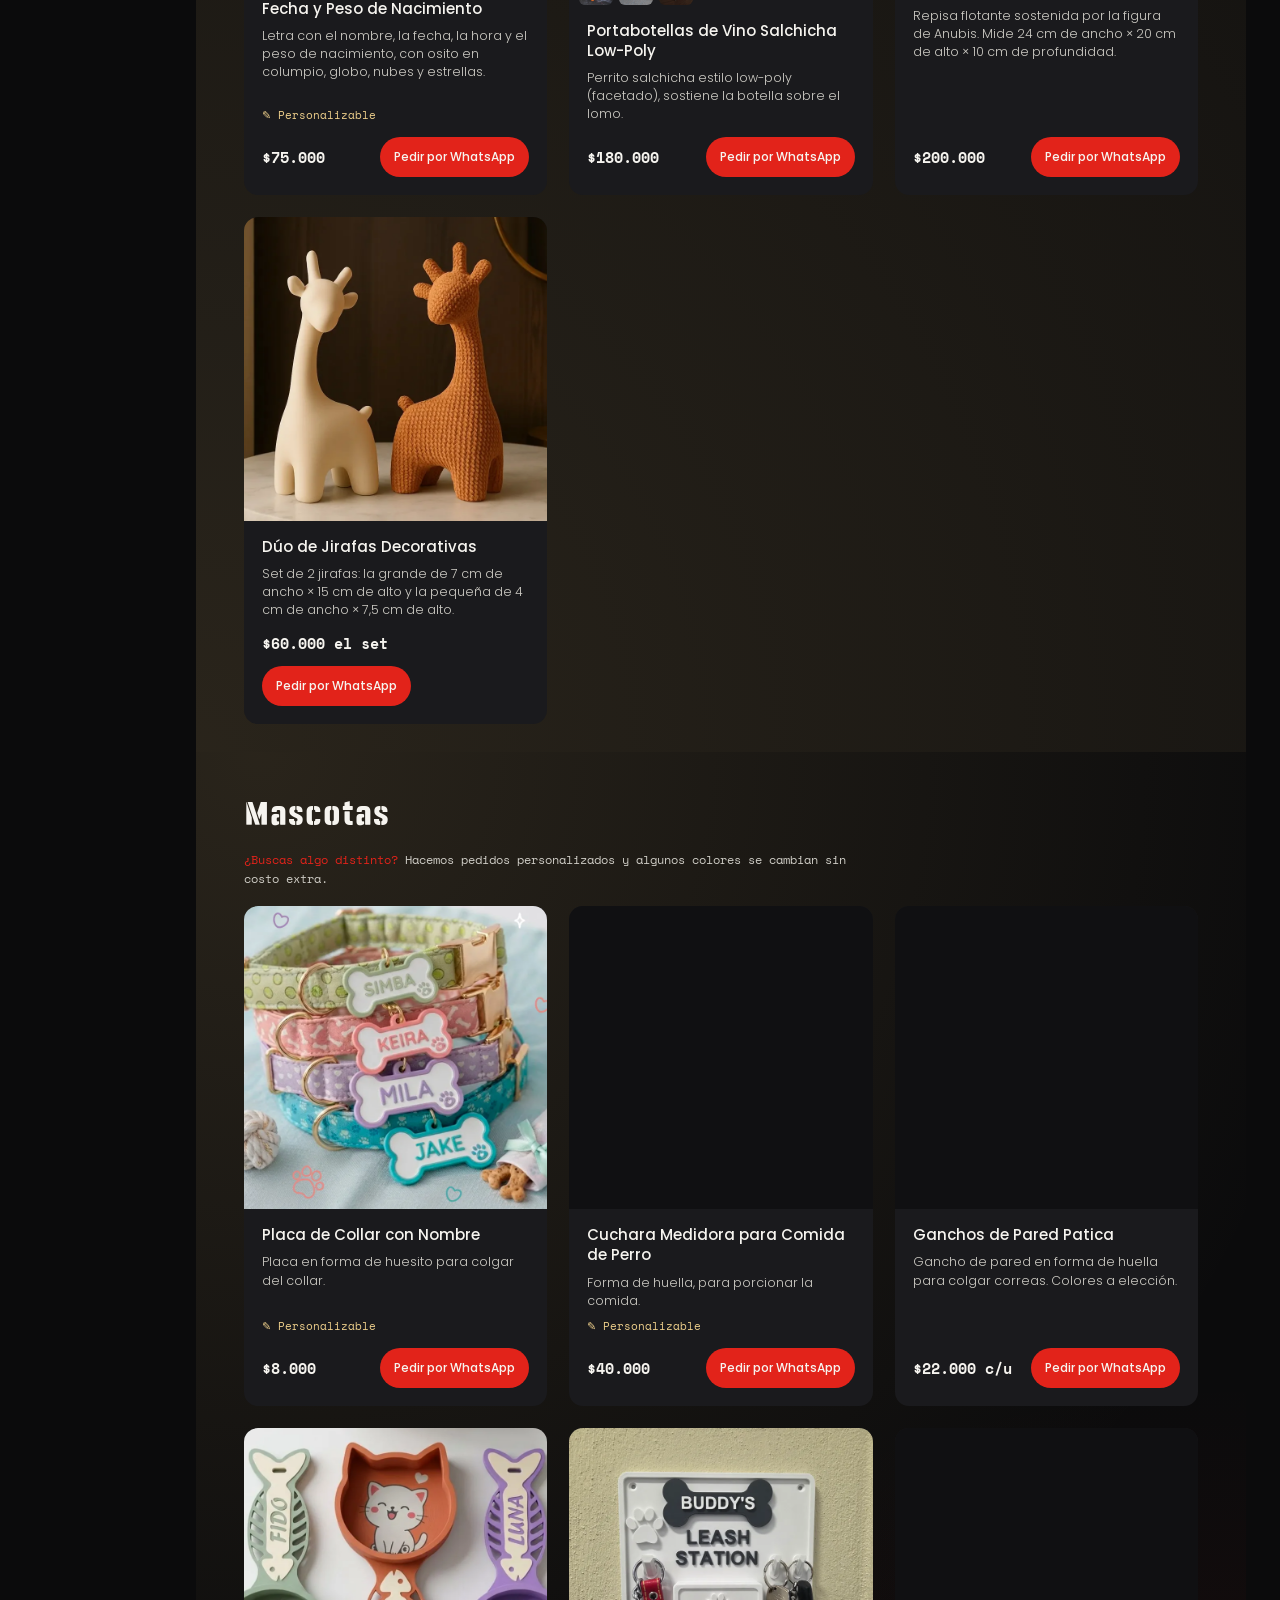
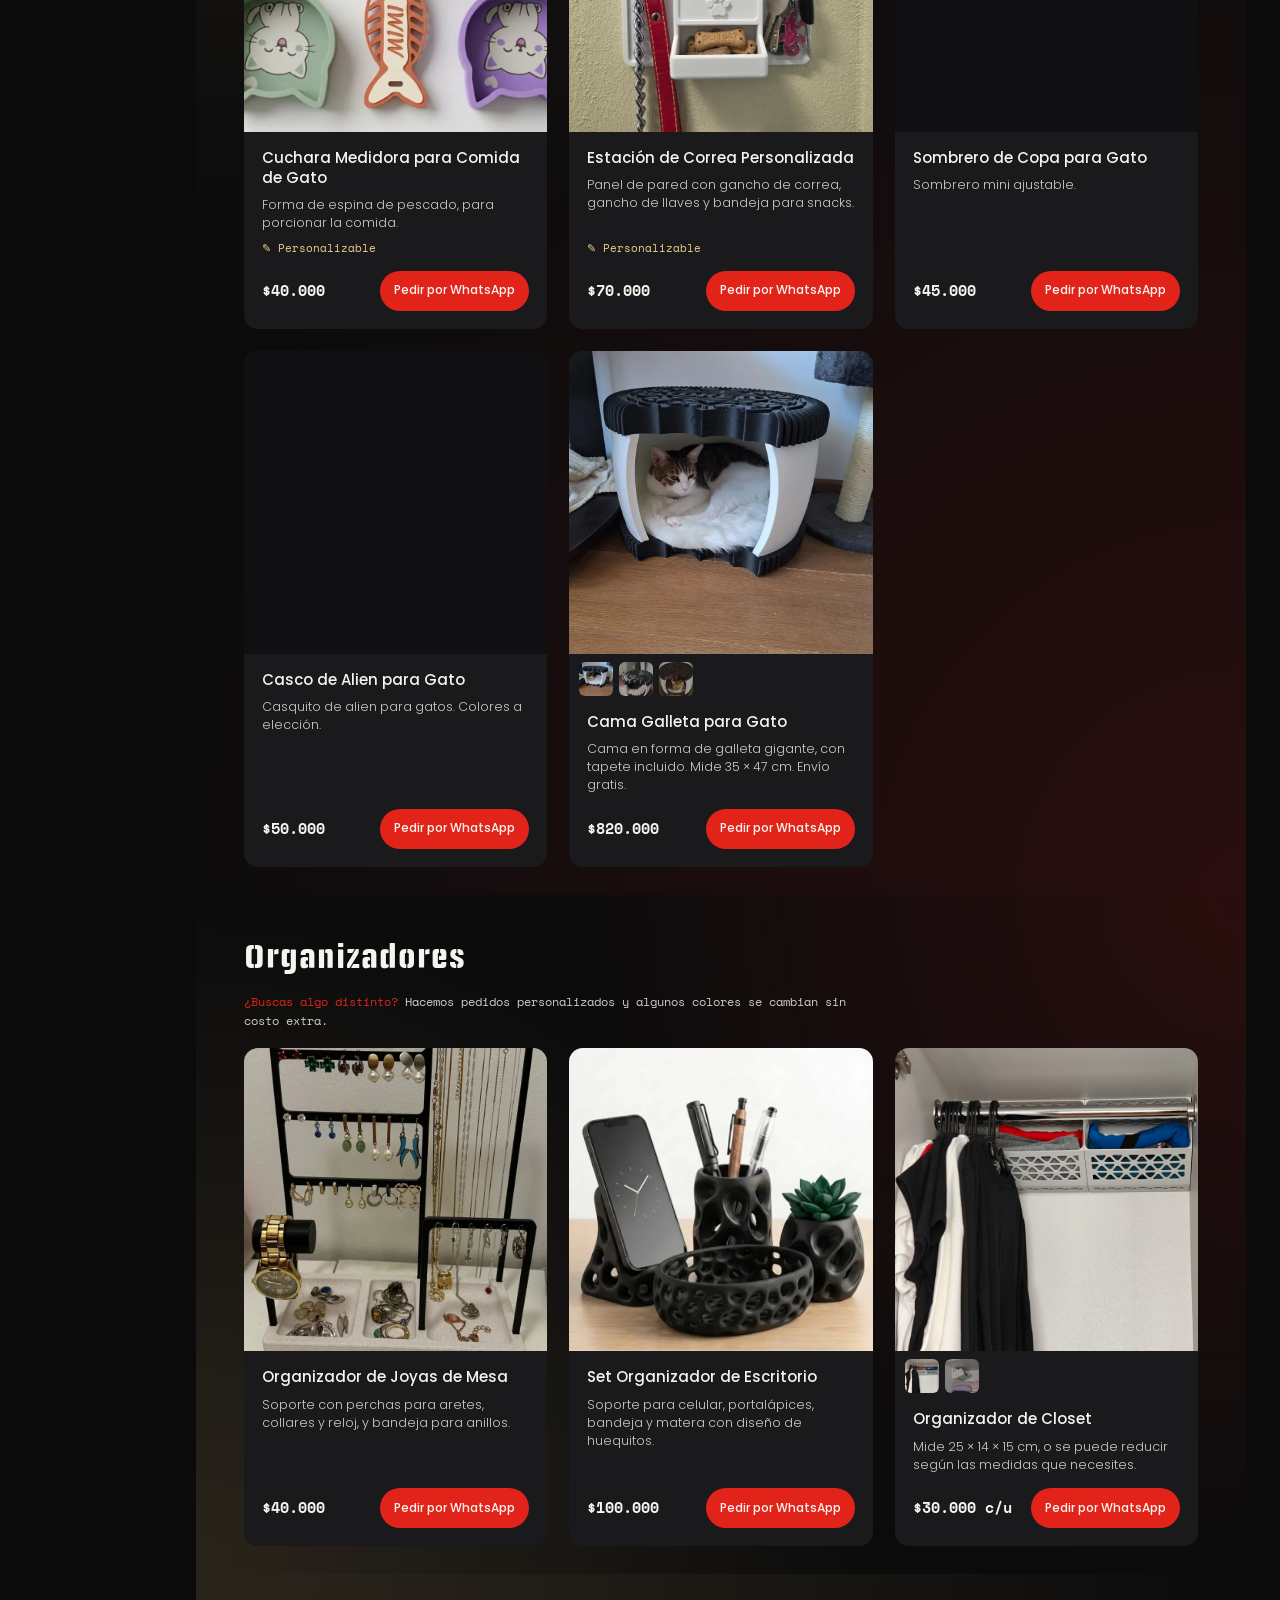
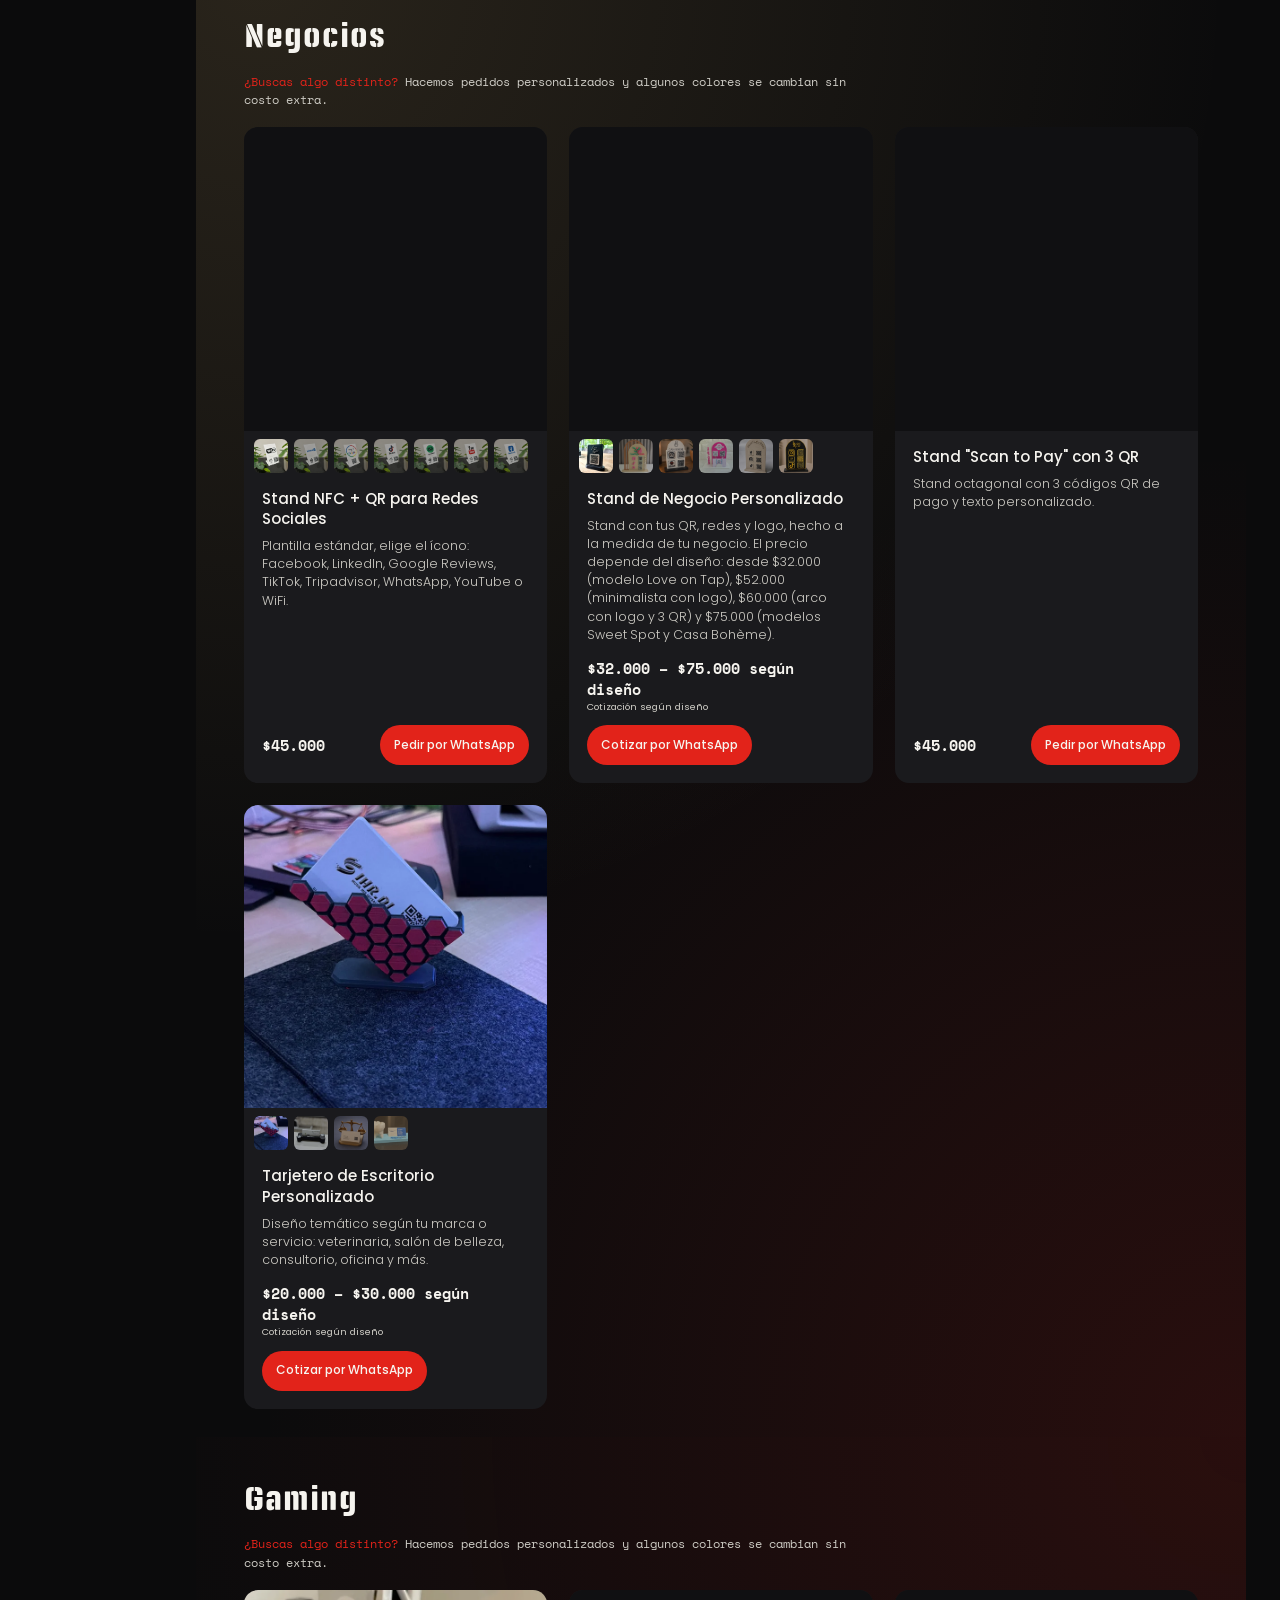
==== commit e4600ded: "Menú de categorías con lista completa en celular, fichas de producto y mejoras de copy y diseño - Ce" ====
--- a/index.html
+++ b/index.html
@@ -2,9 +2,16 @@
 <html lang="es">
 <head>
 <meta charset="utf-8">
-<meta name="viewport" content="width=device-width, initial-scale=1">
-<title>Yishu Studio Col — Catálogo</title>
-<meta name="description" content="Yishu Studio Col — artículos impresos en 3D. Decoración, regalos, accesorios y piezas personalizadas. Creamos todo tipo de artículos, pregunta por tu idea.">
+<meta name="viewport" content="width=device-width, initial-scale=1, viewport-fit=cover">
+<title>Yishu Studio Col - Catálogo</title>
+<meta name="description" content="Yishu Studio Col - artículos impresos en 3D. Decoración, regalos, accesorios y piezas personalizadas. Creamos todo tipo de artículos, ¡pregunta por tu idea!">
+<meta name="theme-color" content="#0b0b0c">
+
+<meta property="og:type" content="website">
+<meta property="og:title" content="Yishu Studio Col - Catálogo">
+<meta property="og:description" content="Artículos impresos en 3D: decoración, regalos, accesorios y piezas personalizadas. ¡Pregunta por tu idea!">
+<meta property="og:image" content="https://chloe3d-hub.github.io/Catalogo/assets/logo/logo-mark-red.png">
+<meta property="og:url" content="https://chloe3d-hub.github.io/Catalogo/">
 
 <link rel="preconnect" href="https://fonts.googleapis.com">
 <link rel="preconnect" href="https://fonts.gstatic.com" crossorigin>
@@ -15,8 +22,8 @@
 </head>
 <body>
 
-<!-- Cinta vertical de Instagram, estilo revista -->
-<div class="insta-rail" aria-hidden="false">
+<!-- Cinta vertical de Instagram, estilo revista (solo en pantallas anchas) -->
+<div class="insta-rail">
   <div class="insta-rail__inner">
     <a href="https://www.instagram.com/yishustudiocol" target="_blank" rel="noopener">@yishustudiocol · síguenos en Instagram</a>
   </div>
@@ -27,22 +34,19 @@
     <img src="assets/logo/logo-mark-red.png" alt="Yishu Studio Col">
     <div>
       <div class="brand__name">Yishu Studio Col</div>
-      <div class="brand__tag">Creamos todo tipo de artículos. Pregunta por tu idea!</div>
+      <div class="brand__tag">Creamos todo tipo de artículos. ¡Pregunta por tu idea!</div>
     </div>
   </div>
-  <nav class="site-nav" id="site-nav">
+  <nav class="site-nav" id="site-nav" aria-label="Categorías">
     <!-- Se genera dinámicamente con js/app.js: una entrada por cada categoría -->
   </nav>
 </header>
 
-<div class="custom-banner wrap">
-  <span class="custom-banner__icon">✦</span>
-  <p><strong>Aceptamos pedidos personalizados</strong> y cualquier idea que se te ocurra — escríbenos y lo hacemos realidad. Además, algunos colores se pueden personalizar sin cambio de precio.</p>
-</div>
-
-<div class="custom-banner custom-banner--ship wrap">
-  <span class="custom-banner__icon">🚚</span>
-  <p><strong>Envío gratis</strong> en compras superiores a $200.000.</p>
+<div class="notice wrap">
+  <div class="info-strip">
+    <p><span class="info-strip__icon">✦</span><span><strong>Hacemos pedidos personalizados.</strong> Cuéntanos tu idea y la hacemos realidad. Algunos colores se pueden cambiar sin costo extra.</span></p>
+    <p><span class="info-strip__icon">🚚</span><span><strong>Envío gratis</strong> en compras superiores a $200.000.</span></p>
+  </div>
 </div>
 
 <!-- ============================= NAVIDAD ============================= -->
@@ -60,10 +64,7 @@
         <p class="season__kicker">✦ Edición navideña ✦</p>
         <h2 class="season__title">🎄 Navidad</h2>
       </div>
-      <div class="season__notes">
-        <p class="season__note"><strong>¿Quieres algo diferente para esta Navidad?</strong> Escríbenos y lo diseñamos juntos.</p>
-        <p class="season__note season__note--color">🎨 Algunos colores se pueden personalizar sin cambio de precio.</p>
-      </div>
+      <p class="season__note"><strong>¿Quieres algo diferente para esta Navidad?</strong> Escríbenos y lo diseñamos juntos.</p>
     </div>
     <div class="grid" id="grid-navidad"></div>
   </div>
@@ -72,8 +73,8 @@
 <!-- ============================ CATÁLOGO ============================= -->
 <main id="catalogo" class="catalog">
   <div class="catalog__intro wrap">
-    <h2>Explora la Colección</h2>
-    <p>Recorre todas nuestras categorías. Si tienes una idea propia, la hacemos posible.</p>
+    <h2>Explora el catálogo</h2>
+    <p>Toca un producto para ver más fotos y detalles, y pídelo por WhatsApp.</p>
   </div>
 
   <div class="wrap" id="catalog-sections">
@@ -91,21 +92,23 @@
       </summary>
       <div class="season__head">
         <p class="season__note"><strong>¿Se te ocurre otra idea de temporada?</strong> Escríbenos, la creamos para ti.</p>
-        <p class="season__note season__note--color">🎨 Algunos colores se pueden personalizar sin cambio de precio.</p>
       </div>
       <div class="grid" id="grid-halloween"></div>
     </details>
   </div>
 </section>
 
-<div class="custom-banner wrap">
-  <span class="custom-banner__icon">✦</span>
-  <p><strong>¿No encontraste lo que buscabas?</strong> Aceptamos pedidos personalizados y todo tipo de ideas — cuéntanos qué imaginas y lo creamos.</p>
+<div class="notice wrap">
+  <div class="cta-banner">
+    <p><strong>¿No encontraste lo que buscabas?</strong> Aceptamos pedidos personalizados y todo tipo de ideas. Cuéntanos qué imaginas y lo creamos.</p>
+    <a class="btn-wa btn-wa--lg" data-wa="¡Hola! Quisiera hacer un pedido personalizado." target="_blank" rel="noopener">Escríbenos por WhatsApp</a>
+  </div>
 </div>
 
 <footer class="site-footer wrap">
   <img src="assets/logo/logo-mark-red.png" alt="Yishu Studio Col">
-  <p>Yishu Studio Col — Creamos todo tipo de artículos. Pregunta por tu idea!</p>
+  <p class="site-footer__name">Yishu Studio Col</p>
+  <p>Creamos todo tipo de artículos. ¡Pregunta por tu idea!</p>
   <p>Envío gratis en compras superiores a $200.000.</p>
   <div class="handle">
     <a href="https://www.instagram.com/yishustudiocol" target="_blank" rel="noopener">@yishustudiocol</a>
--- a/css/styles.css
+++ b/css/styles.css
@@ -109,86 +109,153 @@
 }
 
 /* -------------------------------------------------------------------- */
-/* Encabezado                                                            */
+/* Encabezado: marca arriba y, en celular, categorías en una fila que    */
+/* se desliza con el dedo                                                */
 /* -------------------------------------------------------------------- */
 
 .site-header {
-  padding: 22px clamp(14px, 3vw, 28px) 18px;
+  padding: 14px 0 8px;
+  display: flex;
+  flex-direction: column;
+  gap: 12px;
+}
+
+.brand {
   display: flex;
   align-items: center;
-  justify-content: space-between;
-  gap: 20px;
-  flex-wrap: wrap;
-}
-
-.brand {
-  display: flex;
-  align-items: center;
-  gap: 16px;
-}
-
-.brand img { width: 88px; height: 88px; border-radius: 50%; }
+  gap: 12px;
+  padding: 0 var(--gutter);
+  min-width: 0;
+}
+
+.brand img { width: 56px; height: 56px; border-radius: 50%; flex: none; }
 
 .brand__name {
   font-family: var(--font-display);
-  font-size: 22px;
+  font-size: 19px;
   letter-spacing: 0.06em;
+  line-height: 1.15;
 }
 
 .brand__tag {
   font-family: var(--font-mono);
-  font-size: 11px;
-  color: var(--white-dim);
-  letter-spacing: 0.05em;
+  font-size: 10.5px;
+  color: var(--white-dim);
+  letter-spacing: 0.03em;
+  line-height: 1.45;
+  margin-top: 3px;
 }
 
 .site-nav {
   display: flex;
-  flex-wrap: wrap;
-  justify-content: flex-end;
-  row-gap: 8px;
-  column-gap: 16px;
-  font-size: 12px;
-  letter-spacing: 0.04em;
-  text-transform: uppercase;
-  color: var(--white-dim);
-  max-width: 560px;
-}
-
-.site-nav a:hover { color: var(--red); }
-
-/* -------------------------------------------------------------------- */
-/* Aviso de pedidos personalizados (arriba y abajo)                      */
-/* -------------------------------------------------------------------- */
-
-.custom-banner {
-  margin-bottom: 10px;
-  padding: 12px 20px;
+  gap: 8px;
+  overflow-x: auto;
+  padding: 2px var(--gutter) 6px;
+  scrollbar-width: none;
+  -webkit-overflow-scrolling: touch;
+}
+
+.site-nav::-webkit-scrollbar { display: none; }
+
+.site-nav a {
+  flex: none;
+  padding: 9px 15px;
+  border-radius: 999px;
+  background: var(--panel);
+  color: var(--white-dim);
+  font-size: 13px;
+  white-space: nowrap;
+  transition: background .2s ease, color .2s ease;
+}
+
+.site-nav a:active { background: rgba(255,255,255,0.12); color: var(--white); }
+
+@media (min-width: 641px) {
+  .site-header {
+    flex-direction: row;
+    align-items: center;
+    justify-content: space-between;
+    flex-wrap: wrap;
+    gap: 20px;
+    padding: 22px clamp(14px, 3vw, 28px) 18px;
+  }
+  .brand { padding: 0; gap: 16px; }
+  .brand img { width: 88px; height: 88px; }
+  .brand__name { font-size: 22px; }
+  .brand__tag { font-size: 11px; letter-spacing: 0.05em; }
+
+  .site-nav {
+    flex-wrap: wrap;
+    justify-content: flex-end;
+    overflow: visible;
+    row-gap: 8px;
+    column-gap: 16px;
+    padding: 0;
+    max-width: 560px;
+    letter-spacing: 0.04em;
+    text-transform: uppercase;
+  }
+  .site-nav a { padding: 0; background: none; border-radius: 0; font-size: 12px; }
+  .site-nav a:hover { background: none; color: var(--red); }
+}
+
+/* -------------------------------------------------------------------- */
+/* Avisos: pedidos personalizados + envío gratis (arriba) y llamado a    */
+/* escribir por WhatsApp (abajo)                                         */
+/* -------------------------------------------------------------------- */
+
+.notice { padding-top: 2px; padding-bottom: 12px; }
+
+.info-strip {
+  display: grid;
+  gap: 10px;
+  padding: 14px 16px;
   background: var(--panel);
   border-radius: var(--radius);
-  display: flex;
-  align-items: center;
+}
+
+.info-strip p {
+  display: flex;
+  gap: 10px;
+  align-items: flex-start;
+  font-size: 13.5px;
+  line-height: 1.5;
+  color: var(--white-dim);
+}
+
+.info-strip__icon {
+  flex: none;
+  width: 20px;
+  text-align: center;
+  color: var(--red);
+  font-family: var(--font-display);
+  font-size: 16px;
+  line-height: 1.4;
+}
+
+.info-strip strong { color: var(--white); font-weight: 500; }
+
+.cta-banner {
+  display: flex;
+  flex-direction: column;
+  align-items: flex-start;
   gap: 14px;
-  flex-wrap: wrap;
-}
-
-.custom-banner__icon {
-  font-family: var(--font-display);
-  color: var(--red);
-  font-size: 20px;
-}
-
-.custom-banner p {
-  font-size: 14px;
-  color: var(--white-dim);
-}
-
-.custom-banner strong { color: var(--white); font-weight: 500; }
+  padding: 18px;
+  background: var(--panel);
+  border-radius: var(--radius);
+}
+
+.cta-banner p { font-size: 14px; line-height: 1.55; color: var(--white-dim); }
+.cta-banner strong { color: var(--white); font-weight: 500; }
+
+@media (min-width: 900px) {
+  .info-strip { grid-template-columns: 1.6fr 1fr; gap: 28px; padding: 16px 26px; }
+  .info-strip p { font-size: 15px; }
+}
 
 @media (min-width: 641px) {
-  .custom-banner { padding: 18px 28px; gap: 18px; }
-  .custom-banner__icon { font-size: 24px; }
-  .custom-banner p { font-size: 15.5px; }
+  .cta-banner { flex-direction: row; align-items: center; justify-content: space-between; gap: 24px; padding: 22px 28px; }
+  .cta-banner p { font-size: 15.5px; }
 }
 
 /* -------------------------------------------------------------------- */
@@ -197,7 +264,7 @@
 
 .season {
   position: relative;
-  padding: 70px var(--gutter) 60px;
+  padding: 56px var(--gutter) 40px;
   overflow: hidden;
 }
 
@@ -214,7 +281,15 @@
     radial-gradient(circle at 8% 88%, rgba(226,35,26,0.32), transparent 48%),
     radial-gradient(circle at 50% 0%, rgba(255,215,120,0.14), transparent 50%),
     linear-gradient(180deg, #2a1015, #12080a 75%, var(--black));
-  padding-top: 96px;
+  padding-top: 84px;
+}
+
+/* El contenido ya tiene el margen de la sección: no se suma otro */
+.season__inner.wrap,
+.season--fold > .wrap {
+  padding-left: 0;
+  padding-right: 0;
+  max-width: calc(var(--max-width) - var(--gutter) * 2);
 }
 
 .season__head {
@@ -222,13 +297,11 @@
   align-items: baseline;
   justify-content: space-between;
   flex-wrap: wrap;
-  gap: 12px;
-  margin-bottom: 34px;
-}
-
-.season__title {
-  font-size: clamp(30px, 4vw, 46px);
-}
+  gap: 10px 24px;
+  margin-bottom: 22px;
+}
+
+.season__title { font-size: clamp(30px, 4vw, 46px); }
 
 .season--halloween .season__title { color: #ffb877; }
 .season--navidad .season__title { color: #f2c9c6; }
@@ -236,25 +309,30 @@
 .season__note {
   font-family: var(--font-mono);
   font-size: 12px;
-  color: var(--white-dim);
-  max-width: 320px;
+  line-height: 1.6;
+  color: var(--white-dim);
+  max-width: 340px;
 }
 
 .season__note strong { color: var(--red); font-weight: 400; }
 
-.season__note--color { color: var(--gold); margin-top: 4px; }
+@media (min-width: 641px) {
+  .season { padding: 70px var(--gutter) 60px; }
+  .season--navidad { padding-top: 96px; }
+  .season__head { margin-bottom: 34px; }
+}
 
 /* -------------------------------------------------------------------- */
 /* Catálogo general                                                       */
-/* -------------------------------------------------------------------- */
-
-.catalog {
-  padding: 30px var(--gutter) 10px;
-}
+/* Las franjas de color de cada categoría ocupan todo el ancho; el       */
+/* contenido queda centrado con el mismo margen que el resto.            */
+/* -------------------------------------------------------------------- */
+
+.catalog { padding: 16px 0 10px; }
 
 .catalog__intro {
   text-align: center;
-  padding: 40px var(--gutter) 10px;
+  padding: 34px var(--gutter) 8px;
 }
 
 .catalog__intro h2 {
@@ -263,15 +341,17 @@
 }
 
 .catalog__intro p {
-  margin-top: 12px;
+  margin-top: 10px;
   color: var(--white-dim);
   font-size: 14px;
 }
+
+#catalog-sections,
+#smokeshop-catalog { max-width: none; padding-left: 0; padding-right: 0; }
 
 .category {
   position: relative;
-  padding: 46px var(--gutter) 30px;
-  margin: 0 calc(var(--gutter) * -1);
+  padding: 38px var(--gutter) 28px;
   background:
     radial-gradient(circle at 6% 0%, rgba(201,168,106,0.16), transparent 55%),
     radial-gradient(circle at 100% 100%, rgba(226,35,26,0.14), transparent 55%);
@@ -283,17 +363,16 @@
     radial-gradient(circle at 0% 100%, rgba(201,168,106,0.16), transparent 55%);
 }
 
-.category__head {
-  display: flex;
-  align-items: baseline;
-  justify-content: space-between;
-  flex-wrap: wrap;
-  gap: 10px;
-  margin-bottom: 26px;
-}
+.category > * {
+  max-width: calc(var(--max-width) - var(--gutter) * 2);
+  margin-left: auto;
+  margin-right: auto;
+}
+
+.category__head { margin-bottom: 18px; }
 
 .category__title {
-  font-size: clamp(24px, 3vw, 32px);
+  font-size: clamp(26px, 3.4vw, 34px);
   color: var(--white);
 }
 
@@ -305,27 +384,25 @@
 }
 
 .category__cta {
+  margin-top: 8px;
+  max-width: 640px;
   font-family: var(--font-mono);
   font-size: 11.5px;
+  line-height: 1.6;
   color: var(--white-dim);
 }
 
 .category__cta strong { color: var(--red); font-weight: 400; }
 
-.category__color-note {
-  font-family: var(--font-mono);
-  font-size: 11.5px;
-  color: var(--gold);
-  margin-top: 4px;
-}
-
-/* -------------------------------------------------------------------- */
-/* Disclaimer +18 antes de Smokeshop                                     */
+/* -------------------------------------------------------------------- */
+/* Aviso +18 antes de Smokeshop                                          */
 /* -------------------------------------------------------------------- */
 
 .age-disclaimer {
-  margin: 50px auto 0;
-  padding: 14px 20px;
+  margin: 26px auto 0;
+  width: calc(100% - var(--gutter) * 2);
+  max-width: calc(var(--max-width) - var(--gutter) * 2);
+  padding: 14px 18px;
   border: 1px solid rgba(226,35,26,0.4);
   border-radius: var(--radius);
   display: flex;
@@ -347,16 +424,18 @@
   color: var(--white-dim);
   text-transform: uppercase;
   letter-spacing: 0.04em;
+  line-height: 1.5;
 }
 
 /* -------------------------------------------------------------------- */
 /* Grilla y tarjetas de producto                                          */
+/* Celular: dos columnas. Pantallas más anchas: columnas automáticas.    */
 /* -------------------------------------------------------------------- */
 
 .grid {
   display: grid;
-  grid-template-columns: repeat(auto-fill, minmax(230px, 1fr));
-  gap: 22px;
+  grid-template-columns: repeat(2, minmax(0, 1fr));
+  gap: 12px;
 }
 
 .card {
@@ -365,20 +444,29 @@
   overflow: hidden;
   display: flex;
   flex-direction: column;
+  min-width: 0;
+  cursor: pointer;
   transition: transform .25s ease, box-shadow .25s ease;
 }
 
-.card:hover {
-  transform: translateY(-4px);
-  box-shadow: 0 18px 40px -18px rgba(0,0,0,0.7);
+@media (hover: hover) {
+  .card:hover {
+    transform: translateY(-4px);
+    box-shadow: 0 18px 40px -18px rgba(0,0,0,0.7);
+  }
 }
 
 .card__media {
+  position: relative;
+  display: block;
+  width: 100%;
   aspect-ratio: 1 / 1;
+  padding: 0;
+  border: 0;
   background: #101012;
-  display: flex;
-  align-items: center;
-  justify-content: center;
+  color: inherit;
+  font: inherit;
+  cursor: pointer;
   overflow: hidden;
 }
 
@@ -388,10 +476,11 @@
   object-fit: cover;
 }
 
-.card__media img.zoomable { cursor: zoom-in; }
-
 .card__media--placeholder {
+  display: flex;
   flex-direction: column;
+  align-items: center;
+  justify-content: center;
   gap: 6px;
   color: var(--white-dim);
   font-family: var(--font-mono);
@@ -400,82 +489,24 @@
   padding: 10px;
 }
 
-.card__media--placeholder span:first-child {
-  font-size: 26px;
-}
-
-.card__body {
-  padding: 16px 18px 18px;
-  display: flex;
-  flex-direction: column;
-  gap: 8px;
-  flex: 1;
-}
-
-.card__name {
-  font-size: 15px;
-  font-weight: 500;
+.card__media--placeholder span:first-child { font-size: 26px; }
+
+/* "▣ 3": avisa que el producto tiene más fotos (en celular) */
+.card__count {
+  position: absolute;
+  right: 8px;
+  bottom: 8px;
+  padding: 3px 9px;
+  border-radius: 999px;
+  background: rgba(0,0,0,0.62);
   color: var(--white);
-}
-
-.card__desc {
-  font-size: 12.5px;
-  color: var(--white-dim);
-  flex: 1;
-}
-
-.card__footer {
-  display: flex;
-  align-items: center;
-  justify-content: space-between;
-  flex-wrap: wrap;
-  gap: 10px;
-  row-gap: 12px;
-  margin-top: 6px;
-}
-
-.card__price {
-  font-family: var(--font-mono);
-  font-weight: 700;
-  font-size: 15px;
-  color: var(--white);
-  flex: 1 1 auto;
-  min-width: 0;
-}
-
-.card__price small {
-  display: block;
-  font-family: var(--font-body);
-  font-size: 9.5px;
-  color: var(--white-dim);
-  font-weight: 400;
-}
-
-.btn-wa {
-  display: inline-flex;
-  align-items: center;
-  gap: 6px;
-  background: var(--red);
-  color: var(--white);
-  font-size: 12px;
-  font-weight: 500;
-  padding: 9px 14px;
-  border-radius: 999px;
-  white-space: nowrap;
-  flex-shrink: 0;
-}
-
-.btn-wa:hover { background: var(--red-dark); }
-
-.card__personalized {
-  font-size: 10px;
-  font-family: var(--font-mono);
-  color: #f0d18c;
-}
-
-/* Mini-galería para tarjetas con variantes (stand NFC, stands a la medida) */
+  font-family: var(--font-mono);
+  font-size: 10.5px;
+}
+
+/* Mini-galería (solo pantallas anchas; en celular las fotos van en el detalle) */
 .card__thumbs {
-  display: flex;
+  display: none;
   gap: 6px;
   padding: 8px 10px 0;
   overflow-x: auto;
@@ -494,12 +525,137 @@
 .card__thumbs img.active,
 .card__thumbs img:hover { opacity: 1; }
 
+.card__body {
+  padding: 10px 11px 12px;
+  display: flex;
+  flex-direction: column;
+  gap: 6px;
+  flex: 1;
+}
+
+.card__name {
+  display: -webkit-box;
+  -webkit-line-clamp: 3;
+  -webkit-box-orient: vertical;
+  overflow: hidden;
+  padding: 0;
+  border: 0;
+  background: none;
+  text-align: left;
+  font: inherit;
+  font-size: 13px;
+  font-weight: 500;
+  line-height: 1.35;
+  color: var(--white);
+  cursor: pointer;
+}
+
+.card__desc {
+  display: -webkit-box;
+  -webkit-line-clamp: 2;
+  -webkit-box-orient: vertical;
+  overflow: hidden;
+  font-size: 11.5px;
+  line-height: 1.45;
+  color: var(--white-dim);
+}
+
+.card__personalized {
+  font-family: var(--font-mono);
+  font-size: 10px;
+  color: #f0d18c;
+}
+
+.card__footer {
+  display: flex;
+  flex-direction: column;
+  align-items: stretch;
+  gap: 8px;
+  margin-top: auto;
+  padding-top: 4px;
+}
+
+.card__price {
+  font-family: var(--font-mono);
+  font-weight: 700;
+  font-size: 13px;
+  line-height: 1.4;
+  color: var(--white);
+  min-width: 0;
+}
+
+.card__price span { display: block; }
+
+.card__price small {
+  display: block;
+  font-family: var(--font-body);
+  font-size: 9.5px;
+  color: var(--white-dim);
+  font-weight: 400;
+}
+
+.btn-wa {
+  display: inline-flex;
+  align-items: center;
+  justify-content: center;
+  gap: 6px;
+  min-height: 40px;
+  padding: 9px 14px;
+  background: var(--red);
+  color: var(--white);
+  font-size: 12px;
+  font-weight: 500;
+  line-height: 1.2;
+  text-align: center;
+  border-radius: 999px;
+  white-space: nowrap;
+  flex-shrink: 0;
+  cursor: pointer;
+  transition: background .2s ease;
+}
+
+.btn-wa:hover { background: var(--red-dark); }
+
+.btn-wa--lg { min-height: 48px; padding: 12px 24px; font-size: 14px; }
+
+.card__footer .btn-wa {
+  width: 100%;
+  padding: 9px 8px;
+  font-size: 11.5px;
+  white-space: normal;
+}
+
+@media (min-width: 641px) {
+  .grid {
+    grid-template-columns: repeat(auto-fill, minmax(230px, 1fr));
+    gap: 22px;
+  }
+  .card__thumbs { display: flex; }
+  .card__count { display: none; }
+  .card__body { padding: 16px 18px 18px; gap: 8px; }
+  .card__name { display: block; overflow: visible; font-size: 15px; }
+  .card__desc { display: block; overflow: visible; font-size: 12.5px; flex: 1; }
+  .card__personalized { font-size: 10.5px; }
+  .card__footer {
+    flex-direction: row;
+    align-items: center;
+    justify-content: space-between;
+    flex-wrap: wrap;
+    gap: 10px;
+    row-gap: 12px;
+    margin-top: 6px;
+    padding-top: 0;
+  }
+  .card__price { flex: 1 1 auto; font-size: 15px; }
+  .card__footer .btn-wa { width: auto; padding: 9px 14px; font-size: 12px; white-space: nowrap; }
+}
+
 /* -------------------------------------------------------------------- */
 /* Pie de página                                                         */
 /* -------------------------------------------------------------------- */
 
 .site-footer {
-  padding: 60px var(--gutter) 40px;
+  padding: 48px var(--gutter) 110px;
   text-align: center;
 }
 
@@ -507,7 +663,7 @@
   width: 70px;
   height: 70px;
   border-radius: 50%;
-  margin: 0 auto 18px;
+  margin: 0 auto 14px;
 }
 
 .site-footer p {
@@ -517,10 +673,25 @@
   margin: 0 auto;
 }
 
-.site-footer .handle {
-  margin-top: 10px;
-  font-family: var(--font-mono);
-  font-size: 12px;
+.site-footer p + p { margin-top: 6px; }
+
+.site-footer .site-footer__name {
+  font-family: var(--font-display);
+  font-size: 20px;
+  letter-spacing: 0.06em;
+  color: var(--white);
+  margin-bottom: 8px;
+}
+
+.site-footer .handle { margin-top: 16px; }
+
+.site-footer .handle a {
+  display: inline-block;
+  padding: 10px 18px;
+  border-radius: 999px;
+  background: var(--panel);
+  font-family: var(--font-mono);
+  font-size: 12.5px;
   color: var(--white);
 }
 
@@ -528,43 +699,11 @@
   body { padding-right: 34px; }
 }
 
-/* -------------------------------------------------------------------- */
-/* Lightbox — foto de producto en grande                                */
-/* -------------------------------------------------------------------- */
+@media (min-width: 1100px) {
+  .site-footer { padding-bottom: 50px; }
+}
 
 body.no-scroll { overflow: hidden; }
-
-.lightbox {
-  position: fixed;
-  inset: 0;
-  z-index: 1000;
-  display: flex;
-  align-items: center;
-  justify-content: center;
-  padding: 30px;
-  background: rgba(6,6,7,0.92);
-  opacity: 0;
-  visibility: hidden;
-  transition: opacity .2s ease;
-  cursor: zoom-out;
-}
-
-.lightbox--open {
-  opacity: 1;
-  visibility: visible;
-}
-
-.lightbox img {
-  max-width: min(90vw, 900px);
-  max-height: 88vh;
-  width: auto;
-  height: auto;
-  object-fit: contain;
-  border-radius: 8px;
-  box-shadow: 0 30px 70px -20px rgba(0,0,0,0.8);
-  cursor: default;
-}
-
 
 /* -------------------------------------------------------------------- */
 /* Navidad: luces, nieve y encabezado festivo                            */
@@ -728,12 +867,178 @@
 }
 
 /* -------------------------------------------------------------------- */
-/* Menú de categorías en rueda                                           */
-/* En pantallas grandes: columna fija a la izquierda. En celular: una    */
-/* pastilla abajo que se abre en la rueda. Sin líneas decorativas.       */
+/* Detalle de producto: hoja desde abajo en celular, ventana centrada    */
+/* en computador                                                          */
+/* -------------------------------------------------------------------- */
+
+.pview {
+  position: fixed;
+  inset: 0;
+  z-index: 1000;
+  display: flex;
+  align-items: flex-end;
+  justify-content: center;
+  background: rgba(6,6,7,0.86);
+  opacity: 0;
+  visibility: hidden;
+  transition: opacity .22s ease, visibility .22s ease;
+}
+
+.pview--open { opacity: 1; visibility: visible; }
+
+.pview__panel {
+  position: relative;
+  width: 100%;
+  max-height: 92vh;
+  max-height: 92dvh;
+  overflow-y: auto;
+  overscroll-behavior: contain;
+  background: var(--panel);
+  border-radius: 22px 22px 0 0;
+  transform: translateY(28px);
+  transition: transform .28s cubic-bezier(.2, .8, .2, 1);
+}
+
+.pview--open .pview__panel { transform: none; }
+
+.pview__close {
+  position: absolute;
+  top: 10px;
+  right: 10px;
+  z-index: 2;
+  width: 42px;
+  height: 42px;
+  border: 0;
+  border-radius: 50%;
+  background: rgba(0,0,0,0.6);
+  -webkit-backdrop-filter: blur(6px);
+  backdrop-filter: blur(6px);
+  color: #fff;
+  font-size: 16px;
+  cursor: pointer;
+}
+
+.pview__media {
+  display: flex;
+  flex-direction: column;
+  align-items: center;
+  background: #101012;
+}
+
+.pview__media--empty::before {
+  content: "📸 Foto próximamente";
+  padding: 60px 0;
+  font-family: var(--font-mono);
+  font-size: 12px;
+  color: var(--white-dim);
+}
+
+.pview__img {
+  width: 100%;
+  max-height: 56vh;
+  max-height: 56dvh;
+  object-fit: contain;
+  background: #101012;
+}
+
+.pview__img[hidden] { display: none; }
+
+.pview__thumbs {
+  display: flex;
+  gap: 8px;
+  width: 100%;
+  padding: 10px 14px 12px;
+  overflow-x: auto;
+  justify-content: center;
+}
+
+.pview__thumbs[hidden] { display: none; }
+
+.pview__thumbs button {
+  flex: none;
+  width: 54px;
+  height: 54px;
+  padding: 0;
+  border: 0;
+  border-radius: 10px;
+  background: none;
+  overflow: hidden;
+  opacity: 0.55;
+  outline: 2px solid transparent;
+  cursor: pointer;
+}
+
+.pview__thumbs button.active { opacity: 1; outline-color: var(--gold); }
+.pview__thumbs img { width: 100%; height: 100%; object-fit: cover; }
+
+.pview__body { padding: 18px 18px calc(22px + env(safe-area-inset-bottom)); }
+
+.pview__name {
+  font-family: var(--font-body);
+  font-size: 20px;
+  font-weight: 500;
+  letter-spacing: 0;
+  line-height: 1.3;
+  margin-bottom: 8px;
+}
+
+.pview__desc { font-size: 14px; line-height: 1.6; color: var(--white-dim); }
+.pview__desc[hidden], .pview__pers[hidden] { display: none; }
+
+.pview__pers {
+  margin-top: 10px;
+  font-family: var(--font-mono);
+  font-size: 12px;
+  color: #f0d18c;
+}
+
+.pview__price {
+  margin: 16px 0;
+  font-family: var(--font-mono);
+  font-weight: 700;
+  font-size: 19px;
+  line-height: 1.4;
+}
+
+.pview__price span { display: block; }
+
+.pview__price small {
+  display: block;
+  font-family: var(--font-body);
+  font-size: 11px;
+  font-weight: 400;
+  color: var(--white-dim);
+}
+
+.pview .btn-wa { width: 100%; }
+
+@media (min-width: 820px) {
+  .pview { align-items: center; }
+  .pview__panel {
+    width: min(940px, 92vw);
+    max-height: 88vh;
+    border-radius: 22px;
+    display: grid;
+    grid-template-columns: 1.1fr 1fr;
+    transform: translateY(14px) scale(0.98);
+  }
+  .pview--open .pview__panel { transform: none; }
+  .pview__img { max-height: 80vh; }
+  .pview__body { padding: 34px 30px; align-self: center; }
+  .pview__name { font-size: 24px; }
+}
+
+/* -------------------------------------------------------------------- */
+/* Menú de categorías                                                    */
+/* Computador: rueda fija a la izquierda + "Ver todas".                  */
+/* Celular: botón flotante que abre la lista completa.                   */
+/* Sin líneas decorativas.                                               */
 /* -------------------------------------------------------------------- */
 
 .wheel { position: fixed; z-index: 600; }
+
+.wheel__pill,
+.wheel__all { display: none; }
 
 .wheel__drum {
   position: relative;
@@ -786,58 +1091,69 @@
 }
 .wheel__item.is-active .wheel__dot { background: var(--red); }
 
-.wheel__pill { display: none; }
-
 /* Pantalla grande: columna propia a la izquierda para no tapar tarjetas */
 @media (min-width: 1100px) {
   body { padding-left: 196px; }
   .wheel { left: 0; top: 50%; transform: translateY(-50%); }
-}
-
-/* Celular y tablet: pastilla flotante que se abre en rueda */
+
+  .wheel__all {
+    display: block;
+    margin: 2px 0 0 14px;
+    padding: 8px;
+    border: 0;
+    background: none;
+    color: var(--white-dim);
+    font-family: var(--font-mono);
+    font-size: 11.5px;
+    letter-spacing: 0.04em;
+    cursor: pointer;
+  }
+  .wheel__all:hover { color: var(--white); }
+}
+
+/* Celular y tablet: botón flotante con la categoría actual */
 @media (max-width: 1099px) {
-  .wheel { left: 12px; bottom: 14px; }
+  .wheel {
+    left: 12px;
+    bottom: calc(14px + env(safe-area-inset-bottom));
+    opacity: 0;
+    transform: translateY(14px);
+    pointer-events: none;
+    transition: opacity .25s ease, transform .25s ease;
+  }
+  .wheel--show { opacity: 1; transform: none; pointer-events: auto; }
+
+  .wheel__drum { display: none; }
 
   .wheel__pill {
     display: flex;
     align-items: center;
-    gap: 8px;
+    gap: 10px;
     max-width: calc(100vw - 24px);
-    padding: 10px 16px;
+    min-height: 48px;
+    padding: 0 18px 0 16px;
     border: 0;
     border-radius: 999px;
-    background: rgba(20, 20, 22, 0.62);
+    background: rgba(22, 22, 24, 0.86);
     -webkit-backdrop-filter: blur(10px);
     backdrop-filter: blur(10px);
     color: var(--white);
     font-family: var(--font-body);
-    font-size: 13px;
+    font-size: 14px;
     font-weight: 500;
     cursor: pointer;
-    box-shadow: 0 6px 20px rgba(0, 0, 0, 0.45);
+    box-shadow: 0 8px 24px rgba(0, 0, 0, 0.5);
   }
 
-  .wheel__pill-label { display: inline-block; white-space: nowrap; }
+  .wheel__icon { flex: none; }
+
+  .wheel__pill-label {
+    display: inline-block;
+    white-space: nowrap;
+    overflow: hidden;
+    text-overflow: ellipsis;
+  }
   .wheel__pill-label--roll { animation: wheel-roll .4s ease both; }
-  .wheel__chev { font-size: 11px; transition: transform .3s ease; }
-  .wheel--open .wheel__chev { transform: rotate(180deg); }
-
-  .wheel__drum {
-    position: absolute;
-    left: 0;
-    bottom: 54px;
-    height: 190px; /* 5 filas */
-    width: min(260px, calc(100vw - 24px));
-    border-radius: 20px;
-    background: rgba(14, 14, 16, 0.72);
-    -webkit-backdrop-filter: blur(10px);
-    backdrop-filter: blur(10px);
-    opacity: 0;
-    visibility: hidden;
-    transform: translateY(10px);
-    transition: opacity .25s ease, transform .25s ease, visibility .25s;
-  }
-  .wheel--open .wheel__drum { opacity: 1; visibility: visible; transform: none; }
 }
 
 @keyframes wheel-roll {
@@ -845,11 +1161,130 @@
   to   { opacity: 1; transform: none; }
 }
 
+/* Lista completa de categorías (hoja en celular, ventanita en computador) */
+.catpanel {
+  position: fixed;
+  inset: 0;
+  z-index: 900;
+  visibility: hidden;
+  pointer-events: none;
+}
+
+.catpanel--open { visibility: visible; pointer-events: auto; }
+
+.catpanel__scrim {
+  position: absolute;
+  inset: 0;
+  background: rgba(6, 6, 7, 0.62);
+  opacity: 0;
+  transition: opacity .25s ease;
+}
+.catpanel--open .catpanel__scrim { opacity: 1; }
+
+.catpanel__sheet {
+  position: absolute;
+  left: 0;
+  right: 0;
+  bottom: 0;
+  max-height: 84vh;
+  max-height: 84dvh;
+  overflow-y: auto;
+  overscroll-behavior: contain;
+  padding: 6px 10px calc(16px + env(safe-area-inset-bottom));
+  background: #171719;
+  border-radius: 22px 22px 0 0;
+  transform: translateY(100%);
+  transition: transform .3s cubic-bezier(.2, .8, .2, 1);
+}
+.catpanel--open .catpanel__sheet { transform: none; }
+
+.catpanel__head {
+  display: flex;
+  align-items: center;
+  justify-content: space-between;
+  padding: 10px 8px 6px 12px;
+}
+
+.catpanel__title { font-family: var(--font-display); font-size: 22px; letter-spacing: 0.04em; }
+
+.catpanel__close {
+  width: 42px;
+  height: 42px;
+  border: 0;
+  border-radius: 50%;
+  background: rgba(255,255,255,0.07);
+  color: var(--white);
+  font-size: 15px;
+  cursor: pointer;
+}
+
+.catpanel__list { list-style: none; margin: 0; padding: 0; }
+
+.catpanel__item {
+  display: flex;
+  align-items: center;
+  gap: 12px;
+  min-height: 52px;
+  padding: 0 14px;
+  border-radius: 14px;
+  font-size: 15px;
+  color: var(--white-dim);
+}
+
+.catpanel__item:active { background: rgba(255,255,255,0.08); }
+
+.catpanel__item.is-active {
+  background: rgba(255,255,255,0.06);
+  color: var(--white);
+  font-weight: 500;
+}
+
+.catpanel__item:focus-visible { outline: 2px solid var(--gold); outline-offset: -2px; }
+
+.catpanel__dot {
+  flex: none;
+  width: 7px;
+  height: 7px;
+  border-radius: 50%;
+  background: transparent;
+}
+.catpanel__item.is-active .catpanel__dot { background: var(--red); }
+
+.catpanel__count {
+  margin-left: auto;
+  font-family: var(--font-mono);
+  font-size: 12px;
+  color: var(--white-dim);
+  opacity: 0.8;
+}
+
+@media (min-width: 1100px) {
+  .catpanel__scrim { background: transparent; }
+  .catpanel__sheet {
+    left: 206px;
+    right: auto;
+    bottom: auto;
+    top: 50%;
+    width: 290px;
+    max-height: 82vh;
+    padding-bottom: 12px;
+    border-radius: 18px;
+    box-shadow: 0 24px 60px -12px rgba(0, 0, 0, 0.8);
+    opacity: 0;
+    transform: translateY(-50%) translateX(-14px);
+    transition: transform .25s cubic-bezier(.2, .8, .2, 1), opacity .25s ease;
+  }
+  .catpanel--open .catpanel__sheet { opacity: 1; transform: translateY(-50%); }
+  .catpanel__item { min-height: 44px; }
+}
+
 @media (prefers-reduced-motion: reduce) {
+  html { scroll-behavior: auto; }
   .wheel--ready .wheel__item,
-  .wheel__drum { transition: none; }
+  .wheel,
+  .pview,
+  .pview__panel,
+  .catpanel__scrim,
+  .catpanel__sheet { transition: none; }
   .wheel__pill-label--roll { animation: none; }
 }
-
-/* Aviso de envío gratis */
-.custom-banner--ship { margin-top: 0; }
